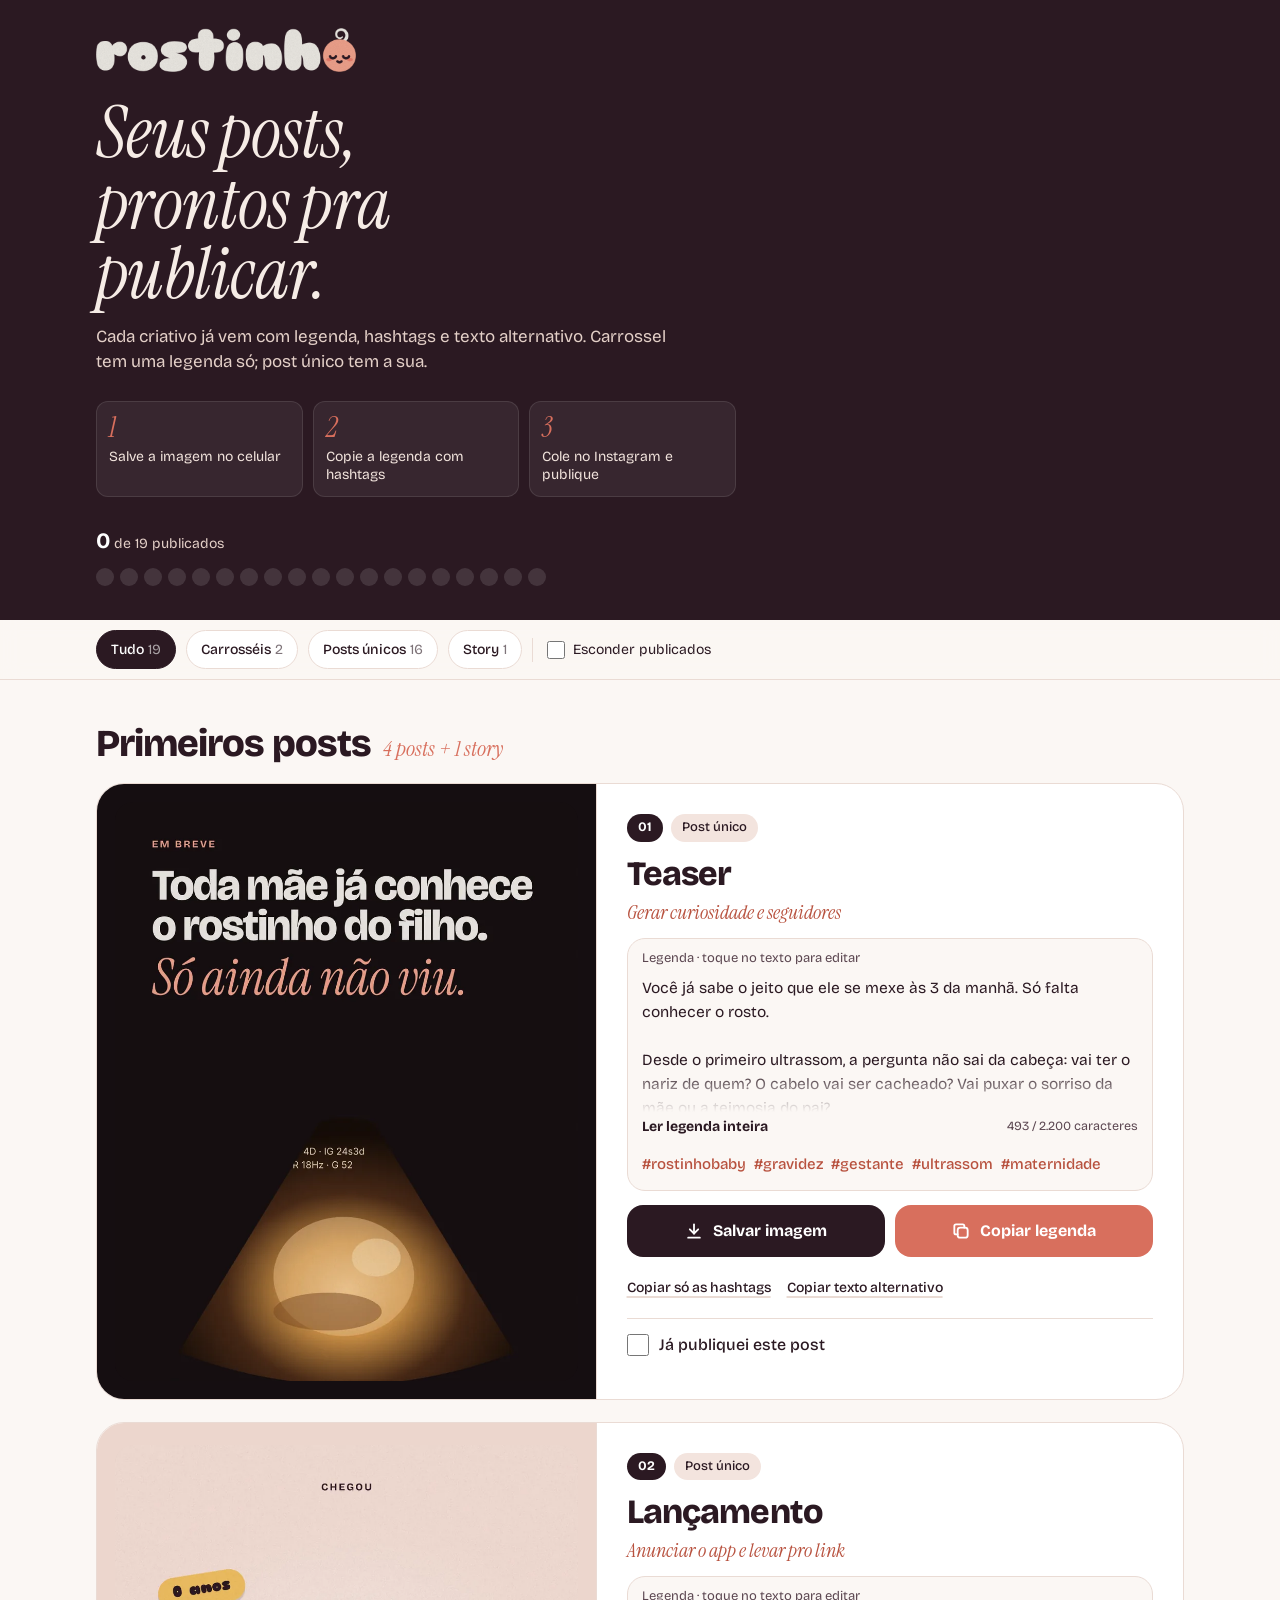
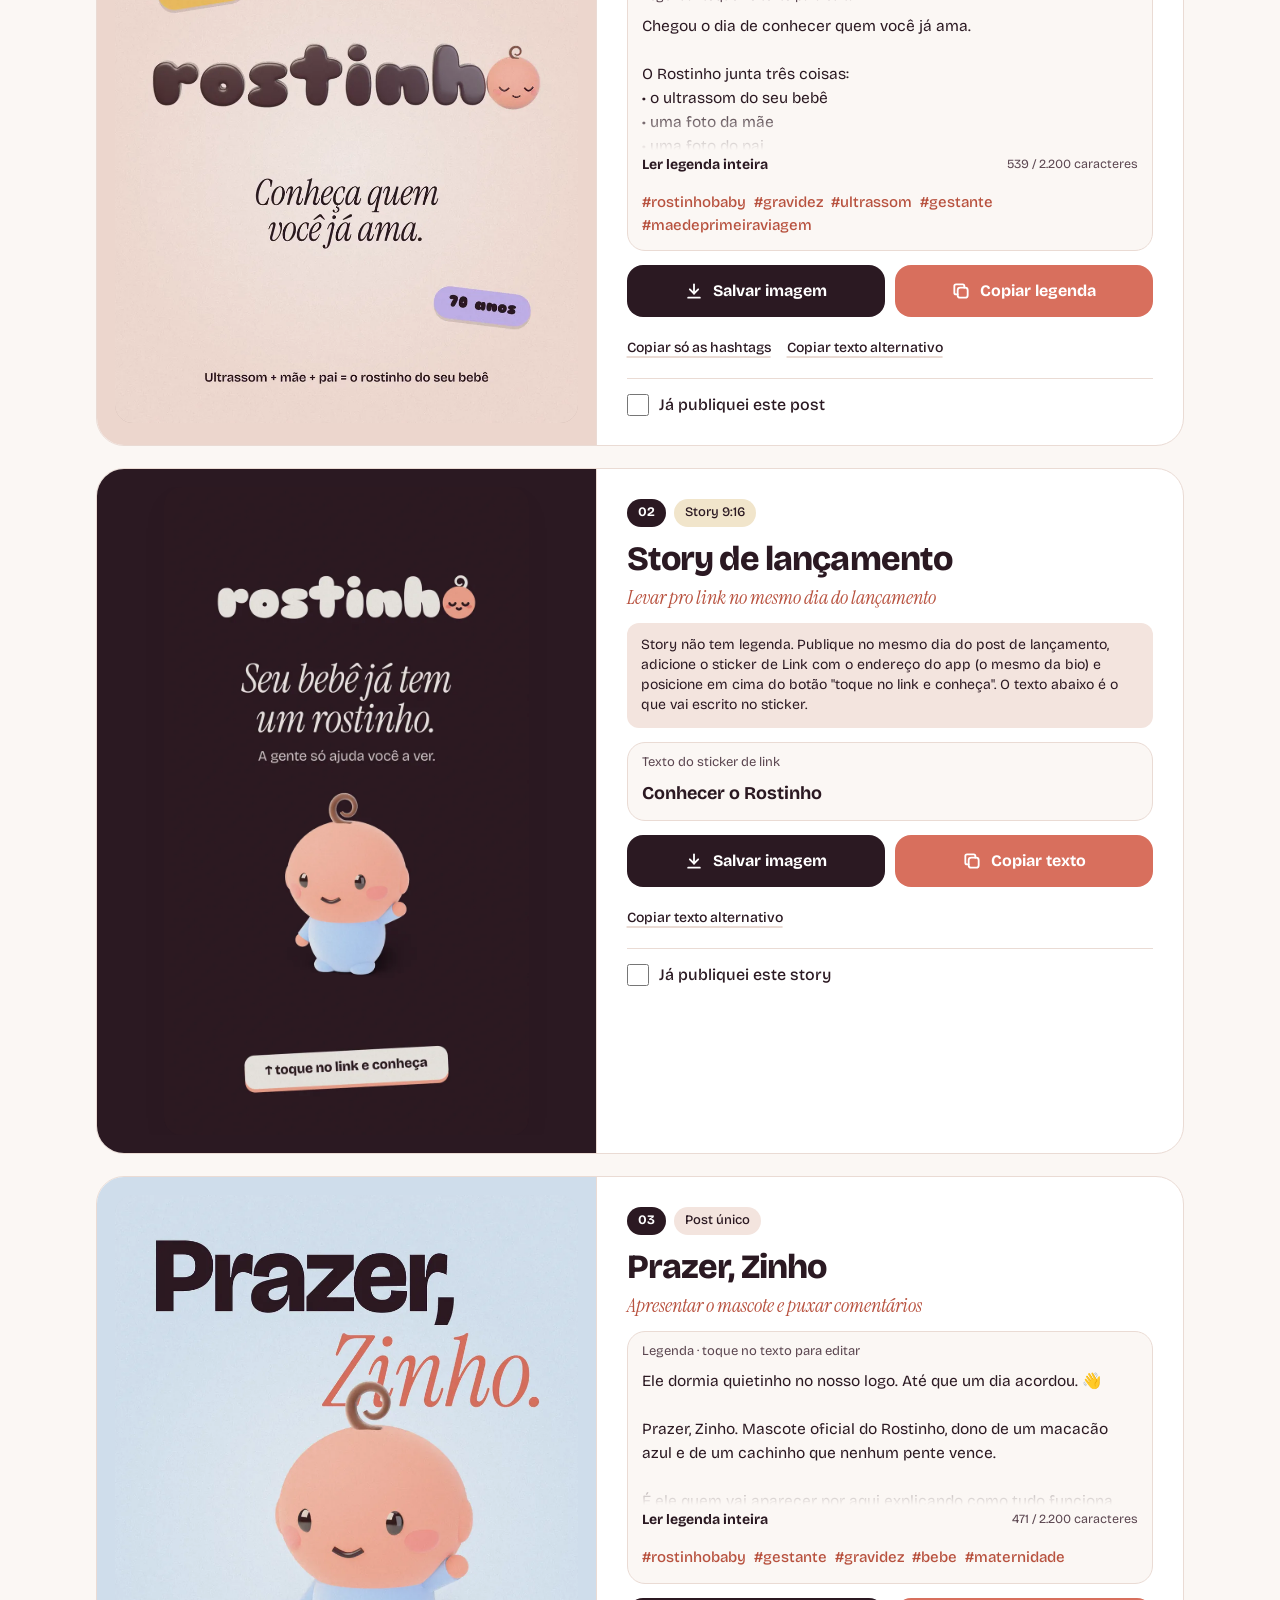
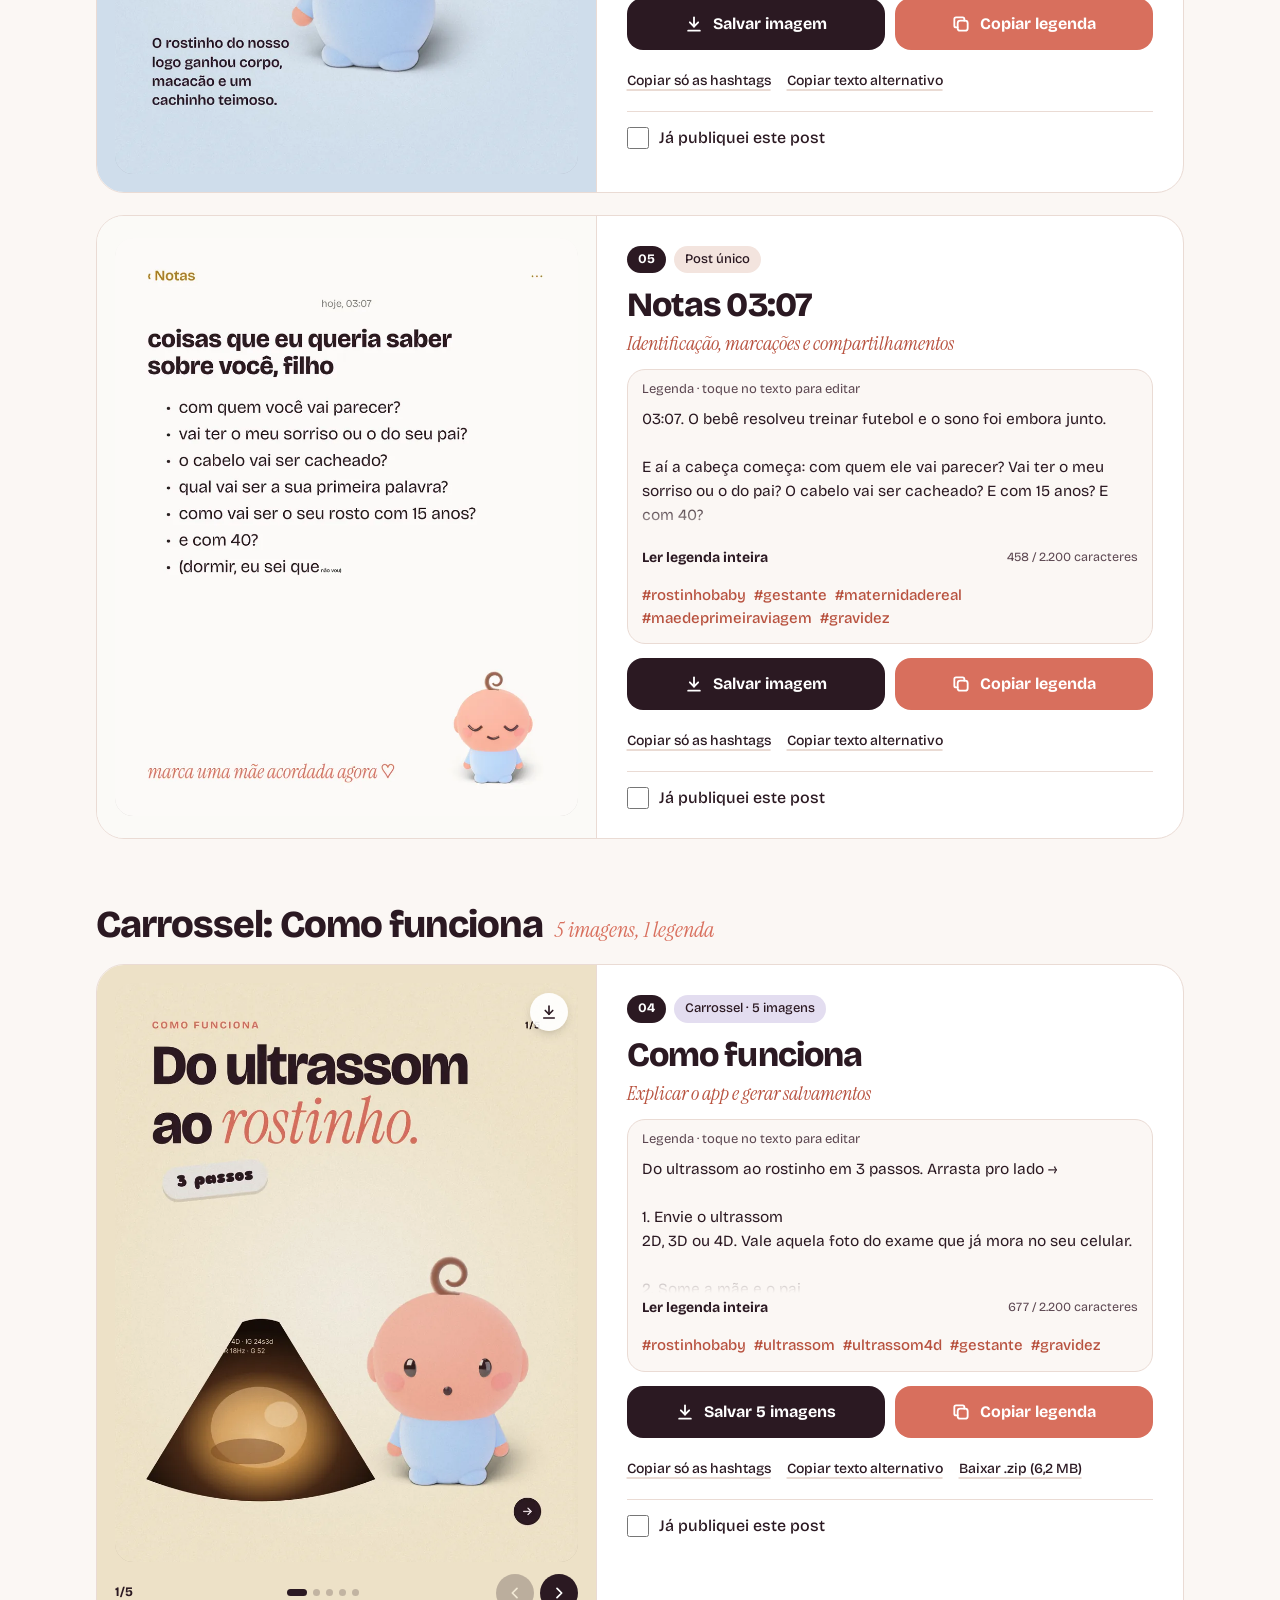
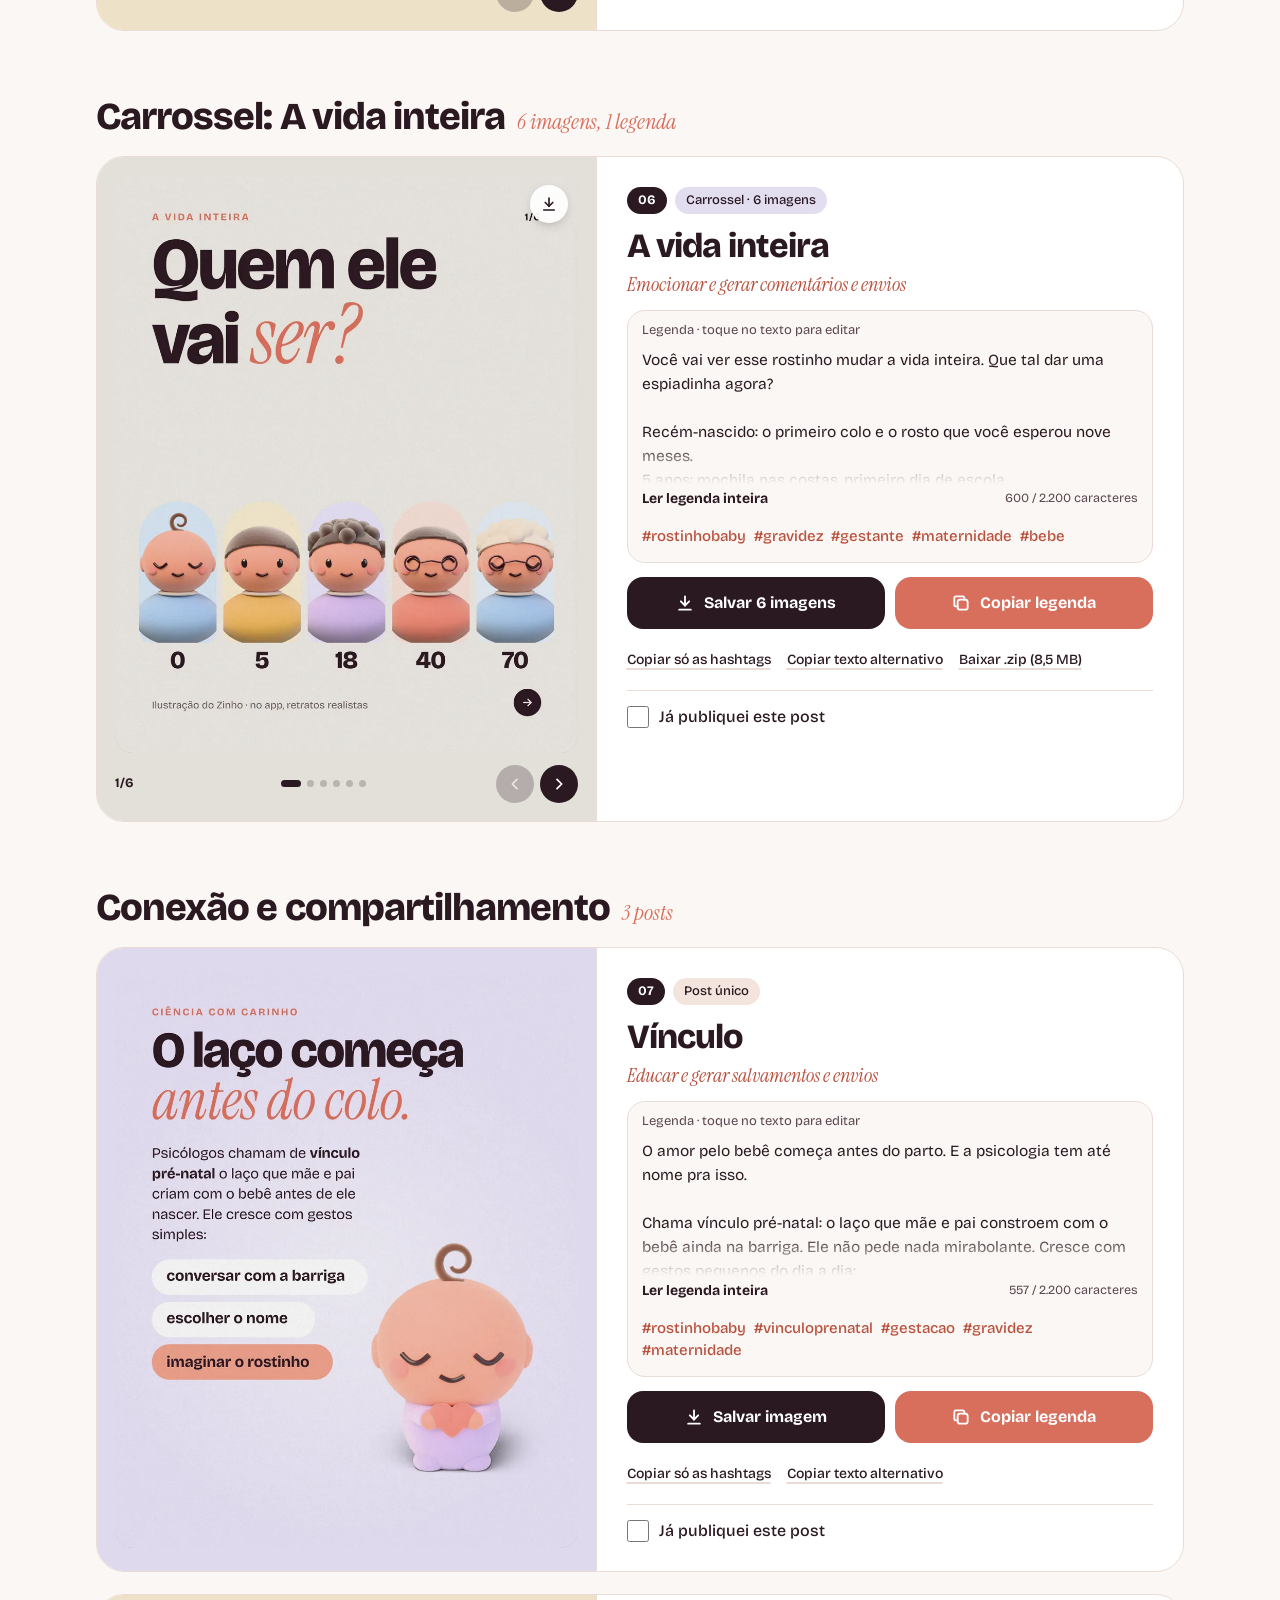
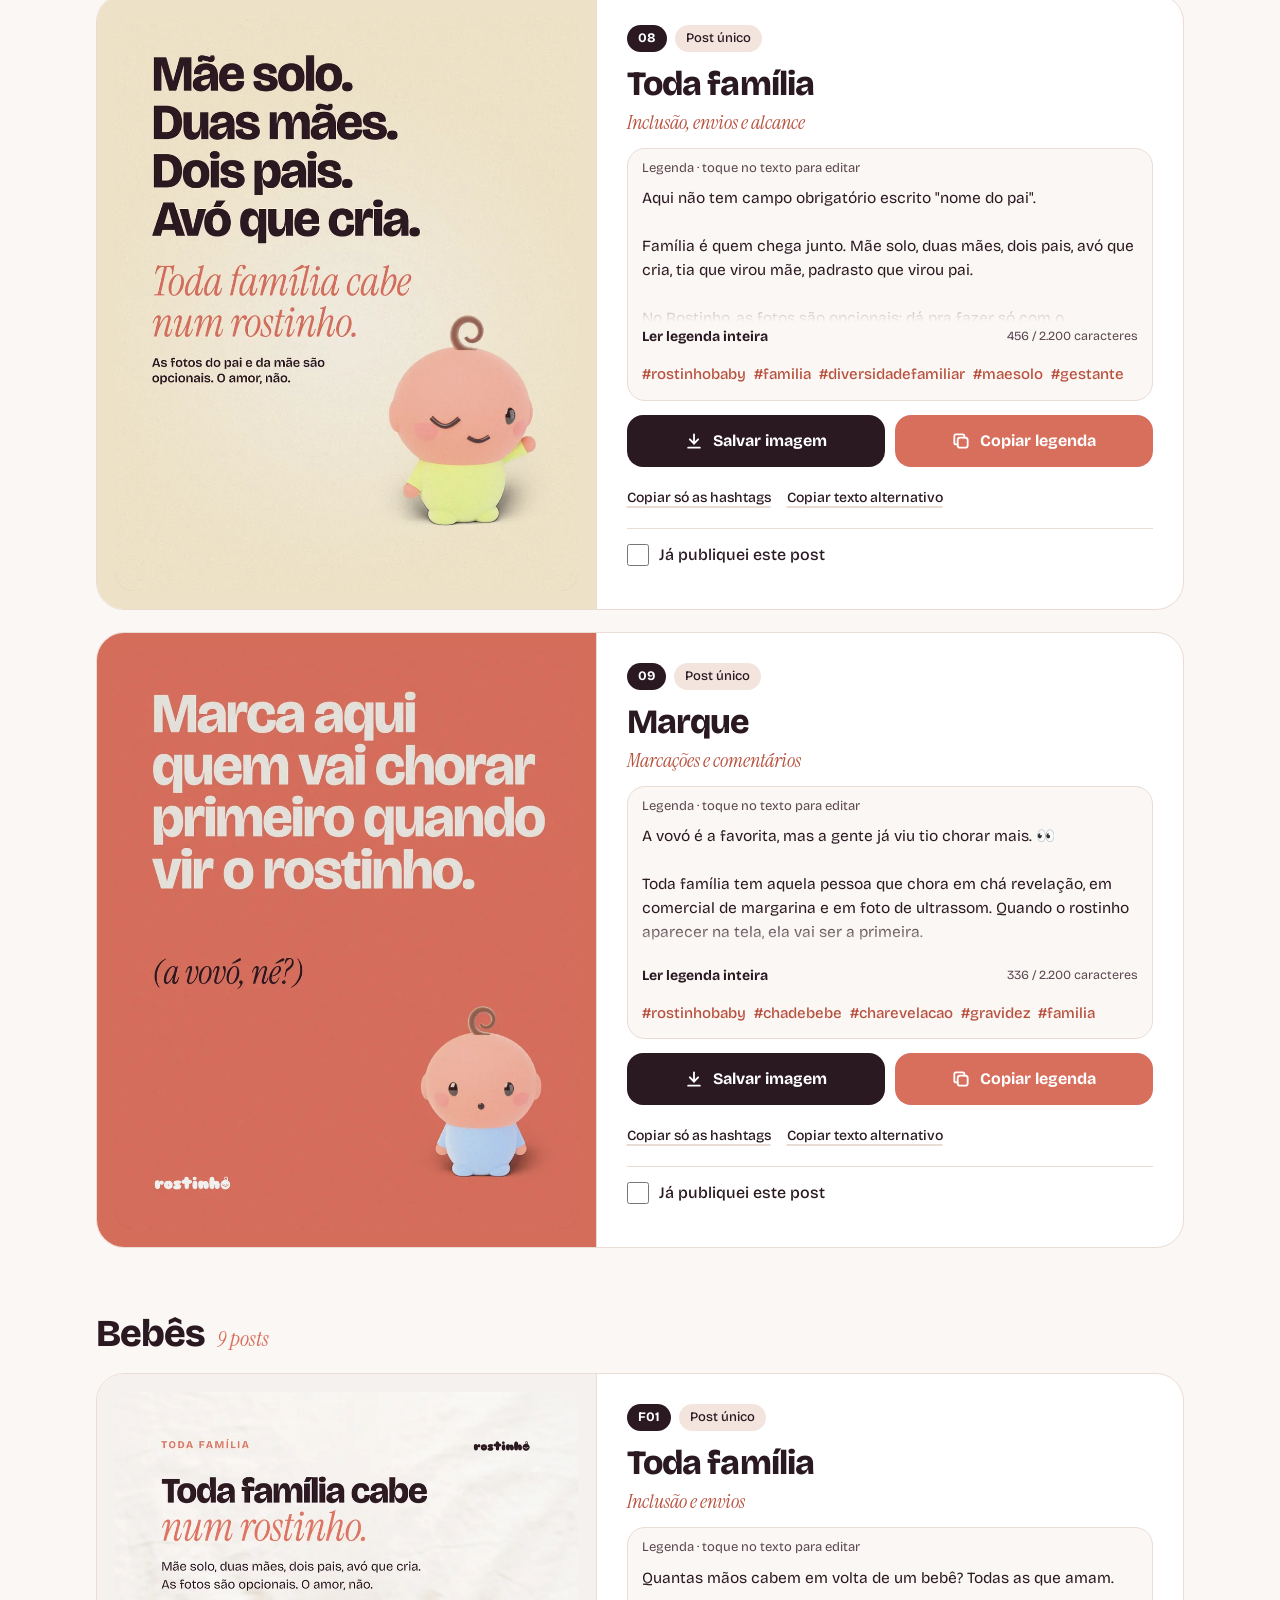
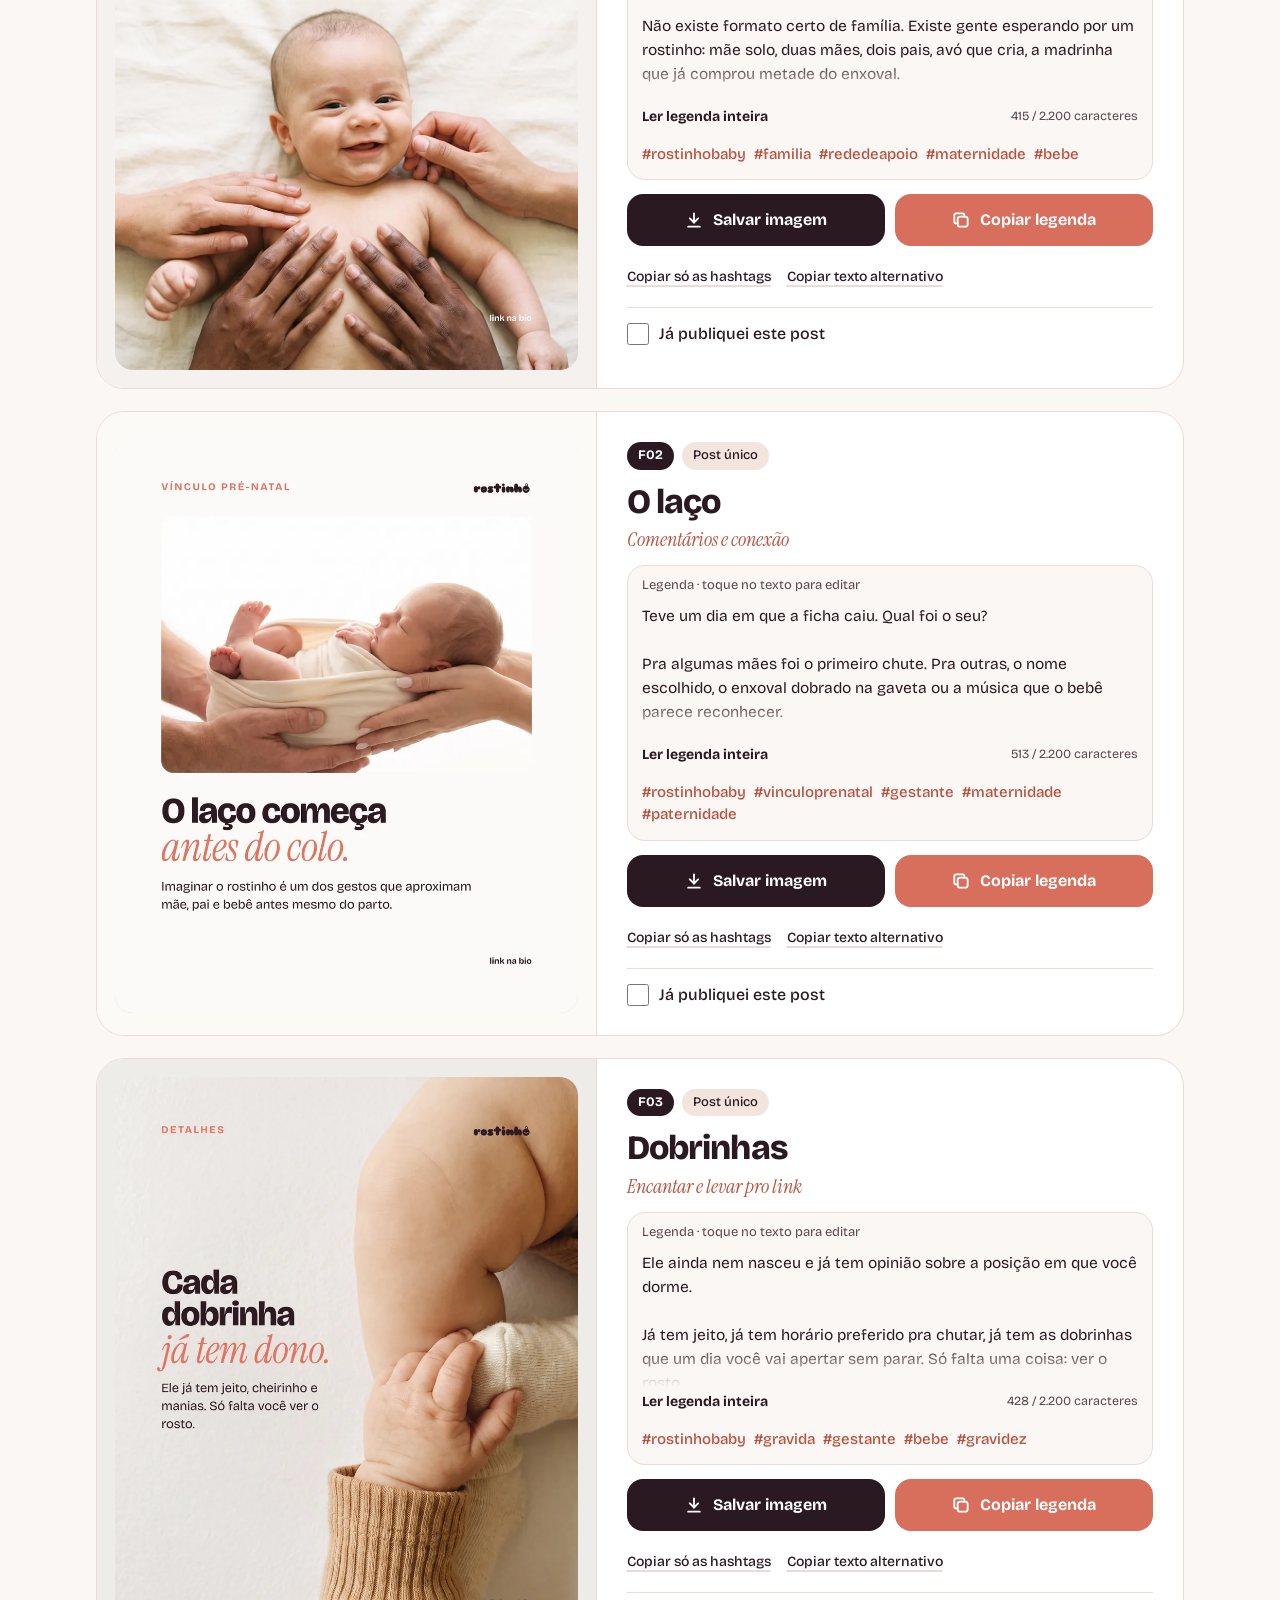
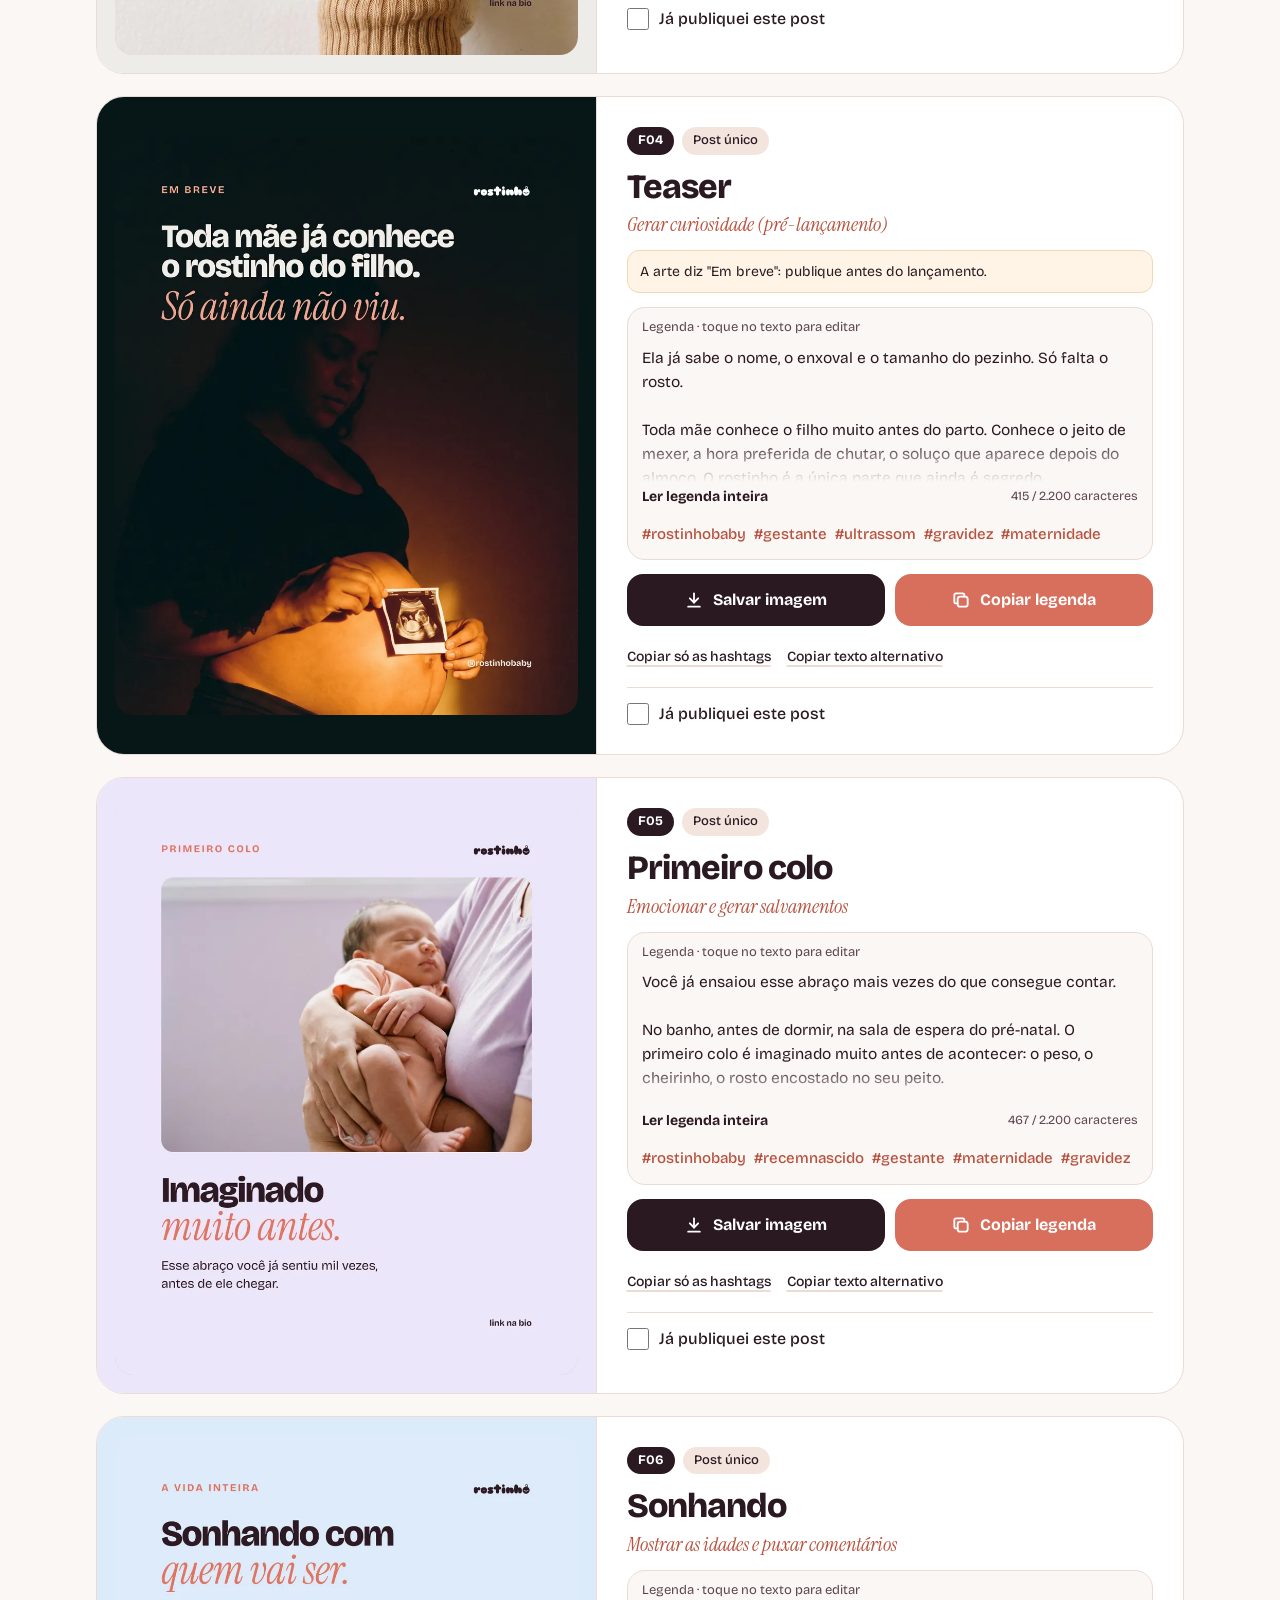
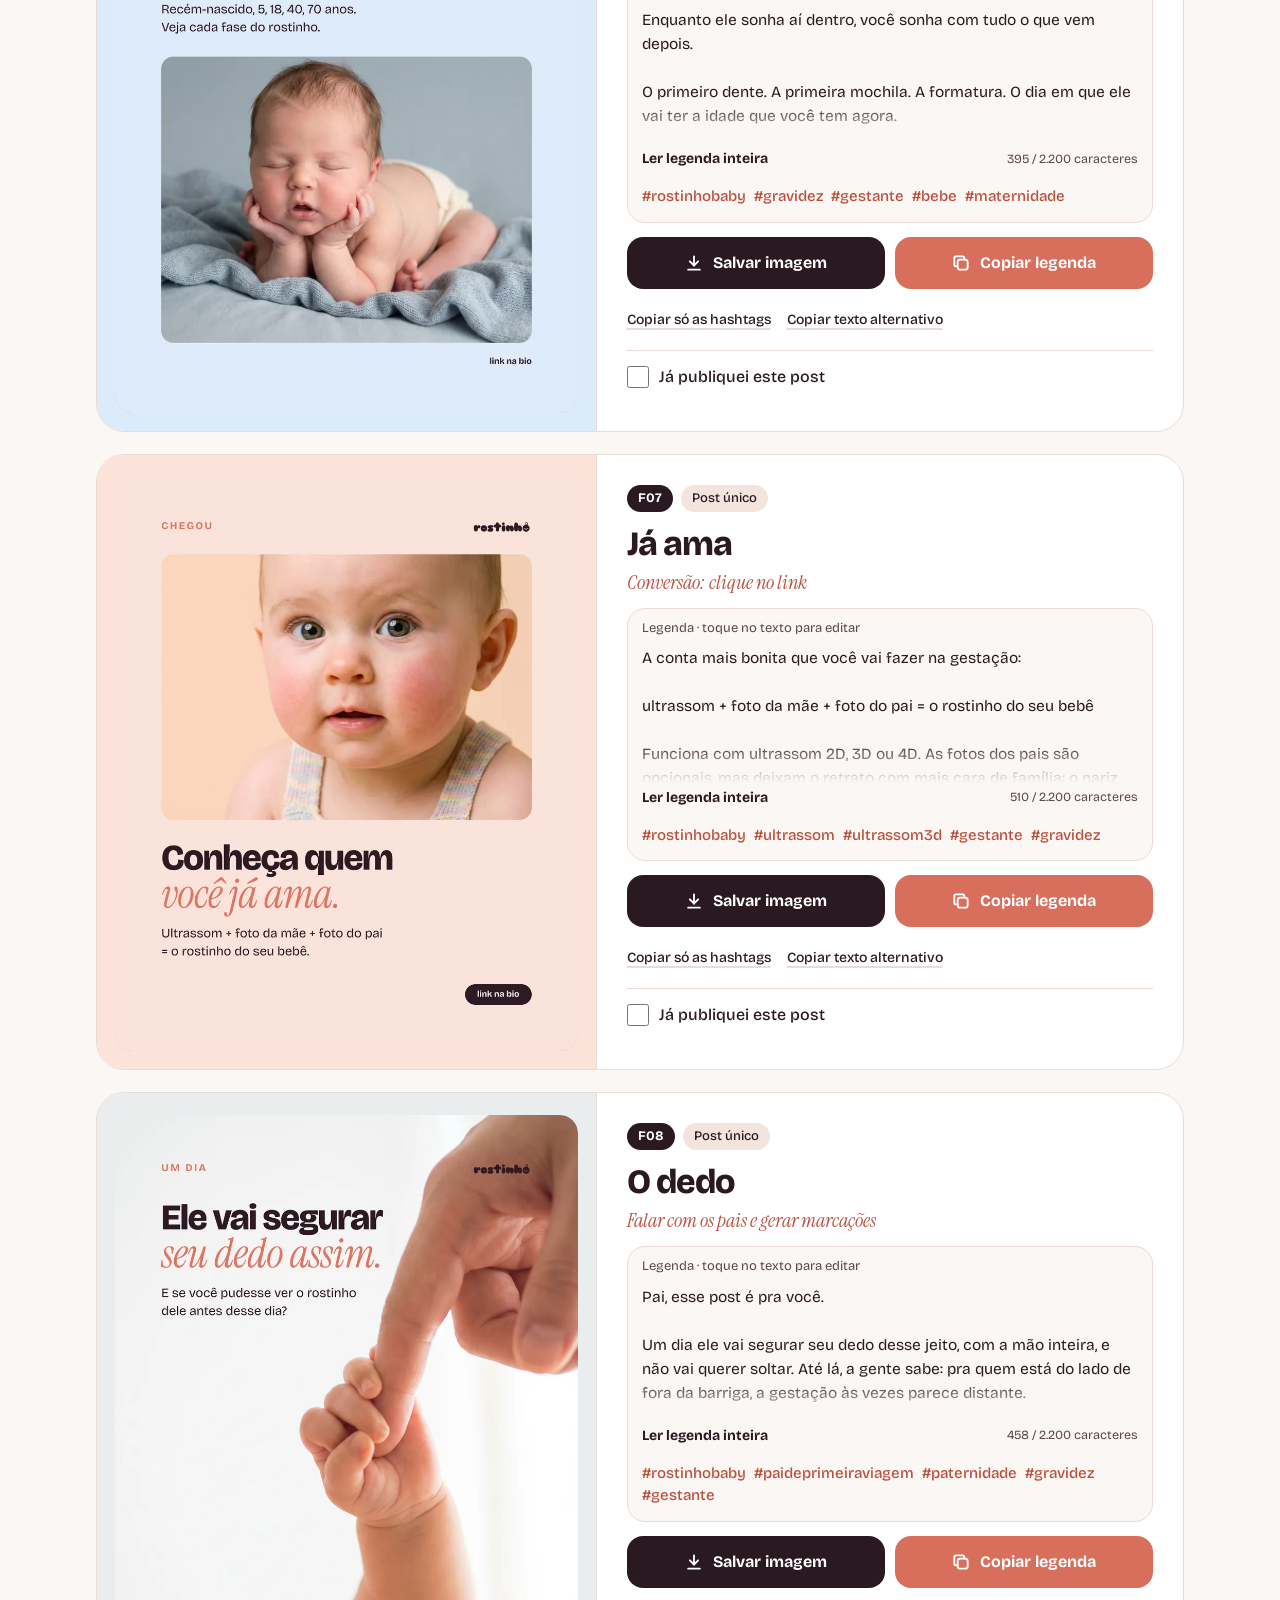
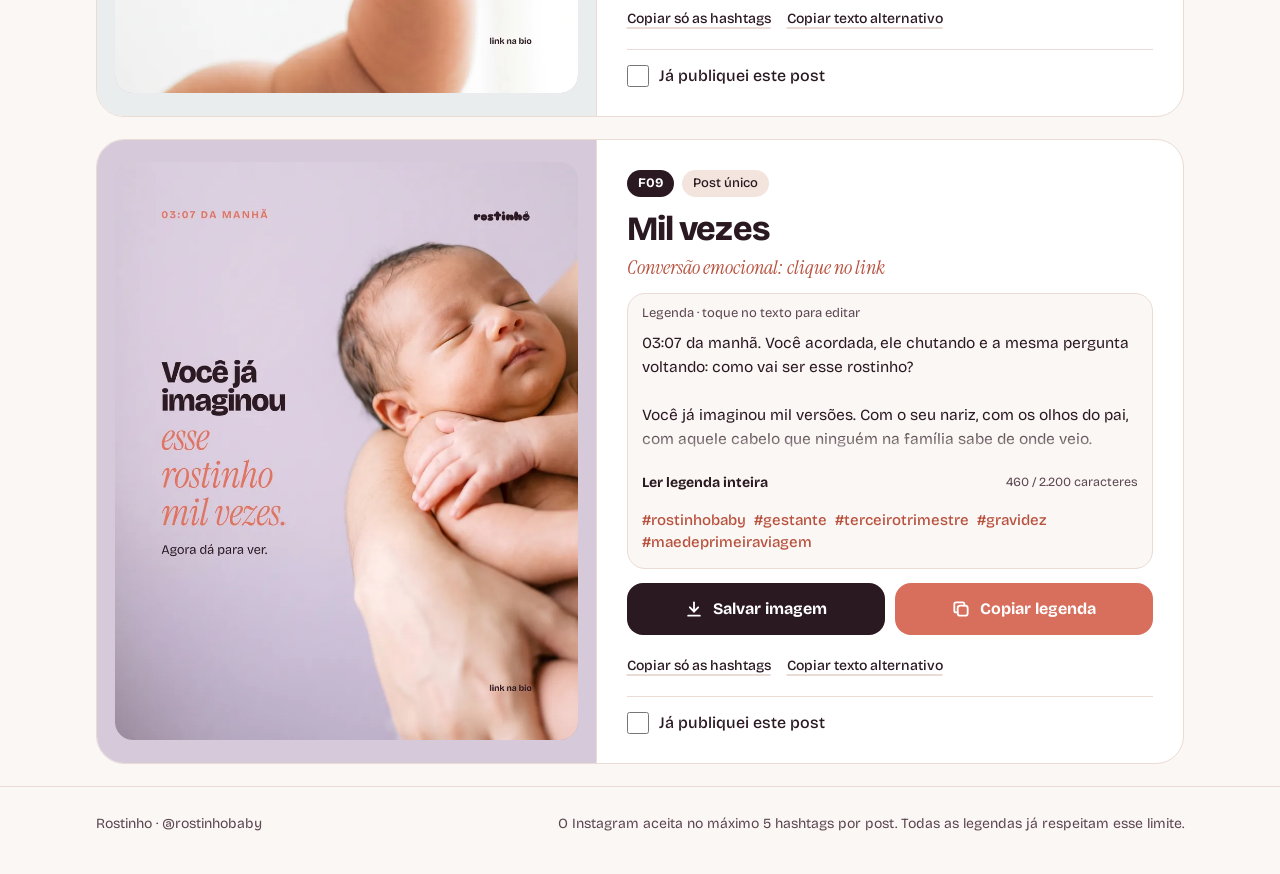
==== index.html @ 1737c858 "Central de posts do Rostinho Co-Authored-By: Claude Opus 5.5 <noreply@anthropic.com> Claude-Session:" ====
<!doctype html>
<html lang="pt-BR">
<head>
<meta charset="utf-8">
<meta name="viewport" content="width=device-width, initial-scale=1, viewport-fit=cover">
<title>Rostinho · Central de posts</title>
<meta name="description" content="Criativos do Rostinho com legenda, hashtags e download, prontos para publicar no Instagram.">
<meta name="robots" content="noindex">
<meta name="theme-color" content="#2b1922">
<link rel="icon" type="image/png" href="assets/favicon.png">
<link rel="apple-touch-icon" href="assets/icon-180.png">
<meta property="og:title" content="Rostinho · Central de posts">
<meta property="og:description" content="Baixe o criativo, copie a legenda e publique.">
<meta property="og:image" content="img/web/rostinho-02-lancamento.webp">
<link rel="preconnect" href="https://fonts.googleapis.com">
<link rel="preconnect" href="https://fonts.gstatic.com" crossorigin>
<link href="https://fonts.googleapis.com/css2?family=Bricolage+Grotesque:opsz,wght@12..96,400;12..96,500;12..96,700;12..96,800&family=Instrument+Serif:ital@0;1&display=swap" rel="stylesheet">
<style>
:root{
  --ink:#2b1922; --ink-soft:#5b4650; --coral:#d86f5d; --coral-deep:#b8523f;
  --blush:#f3e4de; --paper:#fbf7f4; --card:#ffffff; --line:#eadbd4;
  --lav:#e3ddf0; --butter:#f1e5cb; --sky:#dfe7f0; --cream:#f2ebe2;
  --ok:#3f7a5a;
  --radius-xl:28px; --radius-lg:18px; --radius-md:12px;
  --sans:"Bricolage Grotesque", system-ui, -apple-system, "Segoe UI", sans-serif;
  --serif:"Instrument Serif", Georgia, serif;
}
*{box-sizing:border-box}
html{-webkit-text-size-adjust:100%}
body{margin:0;background:var(--paper);color:var(--ink);font-family:var(--sans);font-size:16px;line-height:1.5;-webkit-font-smoothing:antialiased}
img{display:block;max-width:100%}
button{font:inherit;color:inherit}
:focus-visible{outline:3px solid var(--coral);outline-offset:2px;border-radius:8px}
.wrap{max-width:1120px;margin:0 auto;padding:0 16px}

/* ---------- topo ---------- */
.hero{background:var(--ink);color:#f6ece6;padding:28px 0 34px;position:relative;overflow:hidden}
.hero .wrap{position:relative}
.hero-logo{width:min(260px,62vw);height:auto}
.hero h1{font-family:var(--serif);font-style:italic;font-weight:400;font-size:clamp(38px,8vw,72px);line-height:.98;letter-spacing:-.01em;margin:26px 0 14px;max-width:14ch}
.hero p.lead{margin:0;max-width:52ch;color:#e3cfc7;font-size:17px}
.steps{list-style:none;padding:0;margin:26px 0 0;display:grid;grid-template-columns:repeat(3,minmax(0,1fr));gap:10px;max-width:640px}
.steps li{background:rgba(255,255,255,.06);border:1px solid rgba(255,255,255,.1);border-radius:var(--radius-md);padding:12px 12px 12px;font-size:14px;line-height:1.3;color:#f1e3dc}
.steps b{display:block;font-family:var(--serif);font-style:italic;font-weight:400;font-size:28px;line-height:1;color:var(--coral);margin-bottom:6px}

.progress{margin-top:28px;max-width:640px}
.progress-top{display:flex;justify-content:space-between;align-items:baseline;gap:12px;font-size:14px;color:#e3cfc7}
.progress-top strong{font-size:22px;color:#fff;font-weight:700}
.dots{display:flex;flex-wrap:wrap;gap:6px;margin-top:10px}
.dots span{width:18px;height:18px;border-radius:50%;background:rgba(255,255,255,.12);transition:background .25s,transform .25s}
.dots span.on{background:var(--coral);transform:scale(1.08)}

/* ---------- barra de filtros ---------- */
.bar{position:sticky;top:0;z-index:20;background:rgba(251,247,244,.92);backdrop-filter:saturate(1.4) blur(10px);-webkit-backdrop-filter:saturate(1.4) blur(10px);border-bottom:1px solid var(--line)}
.bar .wrap{display:flex;align-items:center;gap:10px;padding-top:10px;padding-bottom:10px;overflow-x:auto;scrollbar-width:none}
.bar .wrap::-webkit-scrollbar{display:none}
.chip{flex:none;border:1.5px solid var(--line);background:var(--card);border-radius:999px;padding:8px 14px;font-size:14px;font-weight:500;cursor:pointer;white-space:nowrap}
.chip[aria-pressed="true"]{background:var(--ink);border-color:var(--ink);color:#fff}
.chip .n{opacity:.6;margin-left:4px;font-weight:400}
.sep{flex:none;width:1px;height:24px;background:var(--line)}
.toggle{flex:none;display:flex;align-items:center;gap:8px;font-size:14px;cursor:pointer;white-space:nowrap;padding:6px 4px}
.toggle input{width:18px;height:18px;accent-color:var(--coral);margin:0}

/* ---------- seções ---------- */
main{padding-bottom:80px}
.section{padding-top:44px}
.section-head{display:flex;align-items:baseline;gap:12px;flex-wrap:wrap;margin-bottom:18px}
.section-head h2{font-size:clamp(26px,5vw,38px);line-height:1.05;letter-spacing:-.025em;font-weight:800;margin:0}
.section-head .count{font-family:var(--serif);font-style:italic;font-size:22px;color:var(--coral)}
.section.empty{display:none}

/* ---------- post ---------- */
.post{background:var(--card);border-radius:var(--radius-xl);border:1px solid var(--line);display:grid;grid-template-columns:minmax(0,1fr);overflow:hidden;margin-bottom:22px}
.post[hidden]{display:none}
@media (min-width:860px){
  .post{grid-template-columns:minmax(0,46%) minmax(0,1fr)}
  .post .media{border-right:1px solid var(--line)}
}
.post.is-done .media{opacity:.55}
.post.is-done .done-flag{display:inline-flex}

.media{position:relative;padding:18px;display:flex;flex-direction:column;justify-content:center;gap:12px;transition:background .3s}
.track{display:flex;overflow-x:auto;scroll-snap-type:x mandatory;gap:12px;border-radius:var(--radius-lg);scrollbar-width:none;overscroll-behavior-x:contain}
.track::-webkit-scrollbar{display:none}
.slide{flex:0 0 100%;scroll-snap-align:center;position:relative}
.slide img{width:100%;height:auto;border-radius:var(--radius-lg);box-shadow:0 1px 0 rgba(43,25,34,.06),0 12px 30px -18px rgba(43,25,34,.45);background:#eee}
.post.story .slide img{max-height:72vh;width:auto;margin:0 auto}
.slide-dl{position:absolute;right:10px;top:10px;width:38px;height:38px;border-radius:50%;border:0;background:rgba(255,255,255,.92);display:grid;place-items:center;cursor:pointer;box-shadow:0 4px 14px -6px rgba(0,0,0,.4)}
.slide-dl svg{width:18px;height:18px}
.nav{display:flex;align-items:center;justify-content:space-between;gap:10px}
.nav .pager{display:flex;gap:6px;align-items:center}
.nav .pager i{width:7px;height:7px;border-radius:50%;background:rgba(43,25,34,.22);transition:width .2s,background .2s}
.nav .pager i.cur{width:20px;border-radius:4px;background:var(--ink)}
.nav .ctr{font-size:13px;font-weight:700;min-width:36px}
.nav .arrows{display:flex;gap:6px}
.nav .arrows button{width:38px;height:38px;border-radius:50%;border:0;background:var(--ink);color:#fff;cursor:pointer;display:grid;place-items:center}
.nav .arrows button:disabled{opacity:.25;cursor:default}
.nav .arrows svg{width:16px;height:16px}
.post.single .nav, .post.story .nav{display:none}
.media.dark .ctr{color:#fff}
.media.dark .nav .pager i{background:rgba(255,255,255,.3)}
.media.dark .nav .pager i.cur{background:#fff}
.media.dark .nav .arrows button{background:#fff;color:var(--ink)}

.body{padding:22px 20px 22px;display:flex;flex-direction:column;gap:14px;min-width:0}
@media (min-width:860px){.body{padding:30px 30px 28px}}
.meta{display:flex;flex-wrap:wrap;gap:8px;align-items:center}
.tag{display:inline-flex;align-items:center;gap:6px;border-radius:999px;padding:4px 11px;font-size:13px;font-weight:500;background:var(--blush)}
.tag.order{background:var(--ink);color:#fff;font-weight:700}
.tag.carousel{background:var(--lav)}
.tag.story{background:var(--butter)}
.done-flag{display:none;background:#e3efe7;color:var(--ok)}
.post h3{margin:0;font-size:clamp(26px,4.4vw,34px);line-height:1.05;letter-spacing:-.025em;font-weight:800}
.goal{margin:-6px 0 0;font-family:var(--serif);font-style:italic;font-size:20px;color:var(--coral-deep);line-height:1.2}
.note{background:#fff4e6;border:1px solid #f1d7b3;border-radius:var(--radius-md);padding:10px 12px;font-size:14px}
.tip{background:var(--blush);border-radius:var(--radius-md);padding:12px 14px;font-size:14px;line-height:1.45}

.caption-box{border:1.5px solid var(--line);border-radius:var(--radius-lg);background:var(--paper);position:relative}
.caption-label{display:flex;justify-content:space-between;align-items:center;gap:8px;padding:10px 14px 0;font-size:13px;color:var(--ink-soft)}
.caption-label .edited{display:none;align-items:center;gap:6px}
.caption-box.is-edited .edited{display:inline-flex}
.link-btn{border:0;background:none;padding:0;color:var(--coral-deep);font-weight:700;font-size:13px;cursor:pointer;text-decoration:underline;text-underline-offset:2px}
.caption{white-space:pre-wrap;word-wrap:break-word;padding:8px 14px 12px;font-size:15.5px;line-height:1.55;max-height:9.3em;overflow:hidden;outline:none;-webkit-mask-image:linear-gradient(#000 70%,transparent);mask-image:linear-gradient(#000 70%,transparent)}
.caption-box.open .caption{max-height:none;-webkit-mask-image:none;mask-image:none}
.caption:focus{background:#fff;border-radius:0 0 var(--radius-lg) var(--radius-lg)}
.caption-foot{display:flex;justify-content:space-between;align-items:center;gap:10px;flex-wrap:wrap;padding:0 14px 12px}
.more{border:0;background:none;padding:4px 0;font-weight:700;font-size:14px;cursor:pointer;color:var(--ink)}
.chars{font-size:12.5px;color:var(--ink-soft)}
.hashtags{padding:0 14px 14px;color:var(--coral-deep);font-weight:500;font-size:15px;word-spacing:4px}

.actions{display:grid;grid-template-columns:1fr 1fr;gap:10px}
.btn{display:inline-flex;align-items:center;justify-content:center;gap:9px;min-height:52px;padding:10px 16px;border-radius:16px;border:0;font-size:16px;font-weight:700;cursor:pointer;text-decoration:none;transition:transform .12s,background .2s}
.btn:active{transform:scale(.98)}
.btn svg{width:20px;height:20px;flex:none}
.btn.primary{background:var(--ink);color:#fff}
.btn.accent{background:var(--coral);color:#fff}
.btn.ready{background:var(--ok)}
.btn[aria-busy="true"]{opacity:.7;cursor:progress}
.minor{display:flex;flex-wrap:wrap;gap:8px 16px;align-items:center;font-size:14px}
.minor button,.minor a{border:0;background:none;padding:6px 0;font-weight:500;font-size:14px;color:var(--ink);cursor:pointer;text-decoration:underline;text-decoration-color:var(--line);text-underline-offset:4px;text-decoration-thickness:2px}
.minor button:hover,.minor a:hover{text-decoration-color:var(--coral)}
.done-row{display:flex;align-items:center;gap:10px;border-top:1px solid var(--line);padding-top:14px;font-weight:500;cursor:pointer}
.done-row input{width:22px;height:22px;accent-color:var(--ok);margin:0;flex:none}

.empty-state{display:none;text-align:center;padding:60px 16px}
.empty-state.show{display:block}
.empty-state p{font-family:var(--serif);font-style:italic;font-size:30px;margin:0 0 6px}

footer{border-top:1px solid var(--line);padding:26px 0 40px;font-size:14px;color:var(--ink-soft)}
footer .wrap{display:flex;flex-wrap:wrap;gap:12px 24px;justify-content:space-between}

.toast{position:fixed;left:50%;bottom:calc(18px + env(safe-area-inset-bottom));transform:translate(-50%,30px);background:var(--ink);color:#fff;padding:12px 18px;border-radius:14px;font-weight:500;font-size:15px;opacity:0;pointer-events:none;transition:opacity .2s,transform .2s;z-index:50;max-width:calc(100% - 32px);text-align:center;box-shadow:0 12px 30px -10px rgba(0,0,0,.45)}
.toast.show{opacity:1;transform:translate(-50%,0)}

@media (max-width:600px){
  .hero{padding:22px 0 24px}
  .hero-logo{width:180px}
  .hero h1{font-size:40px;margin:18px 0 10px}
  .hero p.lead{font-size:15px}
  .steps{margin-top:18px;gap:8px}
  .steps li{font-size:13px;padding:9px 10px}
  .steps b{font-size:22px;margin-bottom:2px}
  .progress{margin-top:18px}
  .dots{gap:5px}.dots span{width:13px;height:13px}
  .section{padding-top:32px}
  .media{padding:12px}
  .body{padding:18px 16px 18px}
}
@media (max-width:420px){
  .actions{grid-template-columns:1fr}
}
@media (prefers-reduced-motion:reduce){*{transition:none!important;scroll-behavior:auto!important}}
</style>
</head>
<body>

<header class="hero">
  <div class="wrap">
    <img class="hero-logo" src="assets/logo-light.png" alt="Rostinho" width="762" height="130">
    <h1>Seus posts, prontos pra publicar.</h1>
    <p class="lead">Cada criativo já vem com legenda, hashtags e texto alternativo. Carrossel tem uma legenda só; post único tem a sua.</p>
    <ol class="steps" aria-label="Como publicar">
      <li><b>1</b>Salve a imagem no celular</li>
      <li><b>2</b>Copie a legenda com hashtags</li>
      <li><b>3</b>Cole no Instagram e publique</li>
    </ol>
    <div class="progress" aria-live="polite">
      <div class="progress-top"><span><strong id="doneCount">0</strong> de <span id="totalCount">0</span> publicados</span><button class="link-btn" id="resetBtn" style="color:#f0b3a6" hidden>Desmarcar todos</button></div>
      <div class="dots" id="dots" aria-hidden="true"></div>
    </div>
  </div>
</header>

<nav class="bar" aria-label="Filtros">
  <div class="wrap">
    <button class="chip" data-filter="all" aria-pressed="true">Tudo<span class="n" data-n="all"></span></button>
    <button class="chip" data-filter="carousel" aria-pressed="false">Carrosséis<span class="n" data-n="carousel"></span></button>
    <button class="chip" data-filter="single" aria-pressed="false">Posts únicos<span class="n" data-n="single"></span></button>
    <button class="chip" data-filter="story" aria-pressed="false">Story<span class="n" data-n="story"></span></button>
    <span class="sep" aria-hidden="true"></span>
    <label class="toggle"><input type="checkbox" id="hideDone">Esconder publicados</label>
  </div>
</nav>

<main class="wrap" id="app"></main>
<div class="wrap"><div class="empty-state" id="emptyState"><p>Tudo publicado por aqui.</p><span>Desmarque “Esconder publicados” para ver os posts de novo.</span></div></div>

<footer>
  <div class="wrap">
    <span>Rostinho · @rostinhobaby</span>
    <span>O Instagram aceita no máximo 5 hashtags por post. Todas as legendas já respeitam esse limite.</span>
  </div>
</footer>

<div class="toast" id="toast" role="status" aria-live="polite"></div>

<script id="data" type="application/json">{"sections": [{"id": "s01", "title": "Primeiros posts", "folder": "01 - PRIMEIROS POSTS"}, {"id": "s02", "title": "Carrossel: Como funciona", "folder": "02 - CARROSSEL COMO FUNCIONA"}, {"id": "s03", "title": "Carrossel: A vida inteira", "folder": "03 - CARROSSEL A VIDA INTEIRA"}, {"id": "s04", "title": "Conexão e compartilhamento", "folder": "04 - CONEXAO E COMPARTILHAMENTO"}, {"id": "s05", "title": "Bebês", "folder": "05 - BEBES"}], "posts": [{"id": "01-teaser", "section": "s01", "order": "01", "title": "Teaser", "type": "single", "goal": "Gerar curiosidade e seguidores", "caption": "Você já sabe o jeito que ele se mexe às 3 da manhã. Só falta conhecer o rosto.\n\nDesde o primeiro ultrassom, a pergunta não sai da cabeça: vai ter o nariz de quem? O cabelo vai ser cacheado? Vai puxar o sorriso da mãe ou a teimosia do pai?\n\nTá chegando um jeito novo de imaginar esse rostinho. Com carinho e com aquele friozinho na barriga que só quem está esperando conhece.\n\nSiga o perfil e ative as notificações pra ver primeiro. 🤍", "hashtags": ["#rostinhobaby", "#gravidez", "#gestante", "#ultrassom", "#maternidade"], "alt": "Fundo escuro com a imagem de um ultrassom iluminado em tons dourados e o texto: Em breve. Toda mãe já conhece o rostinho do filho. Só ainda não viu.", "slides": [{"full": "img/full/rostinho-01-teaser.png", "web": "img/web/rostinho-01-teaser.webp", "w": 1080, "h": 1350, "bg": "#150e11", "bytes": 676990}]}, {"id": "02-lancamento", "section": "s01", "order": "02", "title": "Lançamento", "type": "single", "goal": "Anunciar o app e levar pro link", "caption": "Chegou o dia de conhecer quem você já ama.\n\nO Rostinho junta três coisas:\n• o ultrassom do seu bebê\n• uma foto da mãe\n• uma foto do pai\n\nE devolve um retrato de como esse rostinho pode ser: recém-nascido, aos 5, aos 18… até os 70 anos. As fotos dos pais são opcionais.\n\nÉ um jeito carinhoso de imaginar, feito com inteligência artificial. Não é exame nem previsão médica. É aquele \"será que vai ser assim?\" finalmente ganhando forma.\n\nToque no link da bio e veja o seu. 🤍", "hashtags": ["#rostinhobaby", "#gravidez", "#ultrassom", "#gestante", "#maedeprimeiraviagem"], "alt": "Logo do Rostinho em letras arredondadas marrons, com etiquetas de 0 anos e 70 anos, e o texto: Chegou. Conheça quem você já ama. Ultrassom mais mãe mais pai igual ao rostinho do seu bebê.", "slides": [{"full": "img/full/rostinho-02-lancamento.png", "web": "img/web/rostinho-02-lancamento.webp", "w": 1080, "h": 1350, "bg": "#ecd6cd", "bytes": 1410152}]}, {"id": "story-lancamento", "section": "s01", "order": "02", "title": "Story de lançamento", "type": "story", "goal": "Levar pro link no mesmo dia do lançamento", "caption": "Conhecer o Rostinho", "hashtags": [], "storyTip": "Story não tem legenda. Publique no mesmo dia do post de lançamento, adicione o sticker de Link com o endereço do app (o mesmo da bio) e posicione em cima do botão \"toque no link e conheça\". O texto abaixo é o que vai escrito no sticker.", "alt": "Fundo vinho com o logo do Rostinho, o mascote Zinho acenando e o texto: Seu bebê já tem um rostinho. A gente só ajuda você a ver.", "slides": [{"full": "img/full/rostinho-story-lancamento.png", "web": "img/web/rostinho-story-lancamento.webp", "w": 1080, "h": 1920, "bg": "#2b1922", "bytes": 862669}]}, {"id": "03-prazer-zinho", "section": "s01", "order": "03", "title": "Prazer, Zinho", "type": "single", "goal": "Apresentar o mascote e puxar comentários", "caption": "Ele dormia quietinho no nosso logo. Até que um dia acordou. 👋\n\nPrazer, Zinho. Mascote oficial do Rostinho, dono de um macacão azul e de um cachinho que nenhum pente vence.\n\nÉ ele quem vai aparecer por aqui explicando como tudo funciona, contando curiosidades da gestação e, claro, fazendo charme.\n\nE o seu bebê, qual apelido já ganhou antes de nascer? Feijãozinho, pitoco, inquilino… vale tudo. Conta aqui embaixo 👇", "hashtags": ["#rostinhobaby", "#gestante", "#gravidez", "#bebe", "#maternidade"], "alt": "Fundo azul claro com o mascote Zinho em 3D, um bebê com macacão azul e um cachinho na cabeça, acenando. Texto: Prazer, Zinho. O rostinho do nosso logo ganhou corpo, macacão e um cachinho teimoso.", "slides": [{"full": "img/full/rostinho-03-prazer-zinho.png", "web": "img/web/rostinho-03-prazer-zinho.webp", "w": 1080, "h": 1350, "bg": "#cfddeb", "bytes": 1461837}]}, {"id": "04-como-funciona", "section": "s02", "order": "04", "title": "Como funciona", "type": "carousel", "goal": "Explicar o app e gerar salvamentos", "caption": "Do ultrassom ao rostinho em 3 passos. Arrasta pro lado →\n\n1. Envie o ultrassom\n2D, 3D ou 4D. Vale aquela foto do exame que já mora no seu celular.\n\n2. Some a mãe e o pai\nUma foto de cada, se quiser. São eles que emprestam o nariz, os olhos e o cabelo.\n\n3. Escolha a idade\nDe recém-nascido a 70 anos. Em segundos aparece um retrato de quem está chegando.\n\nPronto. Agora é só se emocionar (e mandar no grupo da família).\n\nOs retratos são gerados por inteligência artificial: um jeito carinhoso de imaginar, não uma previsão exata.\n\n📌 Salve este post pra usar no dia do próximo ultrassom. O Rostinho está no link da bio.", "hashtags": ["#rostinhobaby", "#ultrassom", "#ultrassom4d", "#gestante", "#gravidez"], "alt": "Carrossel de 5 imagens explicando o Rostinho: capa Do ultrassom ao rostinho em 3 passos; passo 1, envie o ultrassom; passo 2, some a mãe e o pai; passo 3, escolha a idade de 0 a 70 anos; e o fechamento Conheça quem você já ama, link na bio.", "slides": [{"full": "img/full/rostinho-04-como-funciona-1.png", "web": "img/web/rostinho-04-como-funciona-1.webp", "w": 1080, "h": 1350, "bg": "#ede1c7", "bytes": 1462145}, {"full": "img/full/rostinho-04-como-funciona-2.png", "web": "img/web/rostinho-04-como-funciona-2.webp", "w": 1080, "h": 1350, "bg": "#150e11", "bytes": 670738}, {"full": "img/full/rostinho-04-como-funciona-3.png", "web": "img/web/rostinho-04-como-funciona-3.webp", "w": 1080, "h": 1350, "bg": "#ded9ec", "bytes": 1505615}, {"full": "img/full/rostinho-04-como-funciona-4.png", "web": "img/web/rostinho-04-como-funciona-4.webp", "w": 1080, "h": 1350, "bg": "#ede1c7", "bytes": 1441270}, {"full": "img/full/rostinho-04-como-funciona-5.png", "web": "img/web/rostinho-04-como-funciona-5.webp", "w": 1080, "h": 1350, "bg": "#ecd6cd", "bytes": 1420270}], "zip": "zip/rostinho-04-como-funciona.zip"}, {"id": "05-notas", "section": "s01", "order": "05", "title": "Notas 03:07", "type": "single", "goal": "Identificação, marcações e compartilhamentos", "caption": "03:07. O bebê resolveu treinar futebol e o sono foi embora junto.\n\nE aí a cabeça começa: com quem ele vai parecer? Vai ter o meu sorriso ou o do pai? O cabelo vai ser cacheado? E com 15 anos? E com 40?\n\nSe você também tem uma lista assim escondida nas notas do celular, saiba que não está sozinha. 🤍\n\nMarca aqui uma mãe que está acordada agora (ou que vai se identificar amanhã cedo).", "hashtags": ["#rostinhobaby", "#gestante", "#maternidadereal", "#maedeprimeiraviagem", "#gravidez"], "alt": "Print estilizado do app de notas do celular, às 3h07, com o título Coisas que eu queria saber sobre você, filho, e perguntas como com quem você vai parecer e como vai ser seu rosto com 15 anos. Embaixo, o mascote Zinho dormindo e o texto: marca uma mãe acordada agora.", "slides": [{"full": "img/full/rostinho-05-notas.png", "web": "img/web/rostinho-05-notas.webp", "w": 1080, "h": 1350, "bg": "#fbfaf7", "bytes": 124393}]}, {"id": "06-vida-inteira", "section": "s03", "order": "06", "title": "A vida inteira", "type": "carousel", "goal": "Emocionar e gerar comentários e envios", "caption": "Você vai ver esse rostinho mudar a vida inteira. Que tal dar uma espiadinha agora?\n\nRecém-nascido: o primeiro colo e o rosto que você esperou nove meses.\n5 anos: mochila nas costas, primeiro dia de escola.\n18 anos: formatura. Você vai chorar, avisando.\n40 anos: aquele jeitinho que veio de você.\n70 anos: o cachinho virou cabelo branco. O amor continua igual.\n\nAqui quem posou foi o Zinho. No app, os retratos são realistas e feitos a partir do ultrassom e das fotos de vocês.\n\nQual idade você teria mais curiosidade de ver? Conta aqui embaixo 👇", "hashtags": ["#rostinhobaby", "#gravidez", "#gestante", "#maternidade", "#bebe"], "alt": "Carrossel de 6 imagens com o Zinho em várias idades: capa Quem ele vai ser?, depois recém-nascido, 5 anos, 18 anos, 40 anos e 70 anos, cada um com uma frase sobre aquela fase da vida.", "slides": [{"full": "img/full/rostinho-06-vida-inteira-1.png", "web": "img/web/rostinho-06-vida-inteira-1.webp", "w": 1080, "h": 1350, "bg": "#e3e0da", "bytes": 960516}, {"full": "img/full/rostinho-06-vida-inteira-2.png", "web": "img/web/rostinho-06-vida-inteira-2.webp", "w": 1080, "h": 1350, "bg": "#cfddeb", "bytes": 1598683}, {"full": "img/full/rostinho-06-vida-inteira-3.png", "web": "img/web/rostinho-06-vida-inteira-3.webp", "w": 1080, "h": 1350, "bg": "#ede1c7", "bytes": 1584353}, {"full": "img/full/rostinho-06-vida-inteira-4.png", "web": "img/web/rostinho-06-vida-inteira-4.webp", "w": 1080, "h": 1350, "bg": "#ded9ec", "bytes": 1562391}, {"full": "img/full/rostinho-06-vida-inteira-5.png", "web": "img/web/rostinho-06-vida-inteira-5.webp", "w": 1080, "h": 1350, "bg": "#ecd6cd", "bytes": 1612866}, {"full": "img/full/rostinho-06-vida-inteira-6.png", "web": "img/web/rostinho-06-vida-inteira-6.webp", "w": 1080, "h": 1350, "bg": "#dbe3eb", "bytes": 1563981}], "zip": "zip/rostinho-06-vida-inteira.zip"}, {"id": "07-vinculo", "section": "s04", "order": "07", "title": "Vínculo", "type": "single", "goal": "Educar e gerar salvamentos e envios", "caption": "O amor pelo bebê começa antes do parto. E a psicologia tem até nome pra isso.\n\nChama vínculo pré-natal: o laço que mãe e pai constroem com o bebê ainda na barriga. Ele não pede nada mirabolante. Cresce com gestos pequenos do dia a dia:\n\n• conversar com a barriga (lá pela metade da gestação, ele já começa a ouvir sua voz)\n• escolher o nome e testar como ele soa\n• imaginar o rostinho\n\nFoi por causa desse terceiro gesto que o Rostinho nasceu.\n\nEnvie pra alguém que está esperando um bebê. 🤍", "hashtags": ["#rostinhobaby", "#vinculoprenatal", "#gestacao", "#gravidez", "#maternidade"], "alt": "Fundo lilás com o Zinho segurando um coração e o texto: Ciência com carinho. O laço começa antes do colo. Psicólogos chamam de vínculo pré-natal o laço que mãe e pai criam com o bebê antes de ele nascer. Gestos: conversar com a barriga, escolher o nome, imaginar o rostinho.", "slides": [{"full": "img/full/rostinho-07-vinculo.png", "web": "img/web/rostinho-07-vinculo.webp", "w": 1080, "h": 1350, "bg": "#ded9ec", "bytes": 1407026}]}, {"id": "08-toda-familia", "section": "s04", "order": "08", "title": "Toda família", "type": "single", "goal": "Inclusão, envios e alcance", "caption": "Aqui não tem campo obrigatório escrito \"nome do pai\".\n\nFamília é quem chega junto. Mãe solo, duas mães, dois pais, avó que cria, tia que virou mãe, padrasto que virou pai.\n\nNo Rostinho, as fotos são opcionais: dá pra fazer só com o ultrassom, com uma foto ou com duas. O que não é opcional é o amor (e esse a gente sabe que já está aí).\n\nEnvie pra família que está esperando esse rostinho. 🤍", "hashtags": ["#rostinhobaby", "#familia", "#diversidadefamiliar", "#maesolo", "#gestante"], "alt": "Fundo amarelo claro com o Zinho de macacão verde acenando e o texto: Mãe solo. Duas mães. Dois pais. Avó que cria. Toda família cabe num rostinho. As fotos do pai e da mãe são opcionais. O amor, não.", "slides": [{"full": "img/full/rostinho-08-toda-familia.png", "web": "img/web/rostinho-08-toda-familia.webp", "w": 1080, "h": 1350, "bg": "#ede1c7", "bytes": 1473390}]}, {"id": "09-marque", "section": "s04", "order": "09", "title": "Marque", "type": "single", "goal": "Marcações e comentários", "caption": "A vovó é a favorita, mas a gente já viu tio chorar mais. 👀\n\nToda família tem aquela pessoa que chora em chá revelação, em comercial de margarina e em foto de ultrassom. Quando o rostinho aparecer na tela, ela vai ser a primeira.\n\nMarca ela aqui. A gente quer saber quem é 😂👇", "hashtags": ["#rostinhobaby", "#chadebebe", "#charevelacao", "#gravidez", "#familia"], "alt": "Fundo coral com o Zinho surpreso e o texto: Marca aqui quem vai chorar primeiro quando vir o rostinho. A vovó, né?", "slides": [{"full": "img/full/rostinho-09-marque.png", "web": "img/web/rostinho-09-marque.webp", "w": 1080, "h": 1350, "bg": "#d56d5b", "bytes": 756938}]}, {"id": "f01-toda-familia", "section": "s05", "order": "F01", "title": "Toda família", "type": "single", "goal": "Inclusão e envios", "caption": "Quantas mãos cabem em volta de um bebê? Todas as que amam.\n\nNão existe formato certo de família. Existe gente esperando por um rostinho: mãe solo, duas mães, dois pais, avó que cria, a madrinha que já comprou metade do enxoval.\n\nPor isso, no Rostinho, as fotos são opcionais. Você monta com quem faz parte da história.\n\nCompartilhe com a sua rede de apoio. 🤍", "hashtags": ["#rostinhobaby", "#familia", "#rededeapoio", "#maternidade", "#bebe"], "alt": "Foto de um bebê sorrindo deitado, rodeado por várias mãos de pessoas diferentes, com o texto: Toda família cabe num rostinho. Mãe solo, duas mães, dois pais, avó que cria. As fotos são opcionais. O amor, não.", "slides": [{"full": "img/full/rostinho-f01-toda-familia.png", "web": "img/web/rostinho-f01-toda-familia.webp", "w": 1080, "h": 1350, "bg": "#f5f1ee", "bytes": 1838400}]}, {"id": "f02-o-laco", "section": "s05", "order": "F02", "title": "O laço", "type": "single", "goal": "Comentários e conexão", "caption": "Teve um dia em que a ficha caiu. Qual foi o seu?\n\nPra algumas mães foi o primeiro chute. Pra outras, o nome escolhido, o enxoval dobrado na gaveta ou a música que o bebê parece reconhecer.\n\nA psicologia chama isso de vínculo pré-natal: o laço que começa antes do colo. E imaginar o rostinho é um dos gestos que aproximam mãe, pai e bebê antes mesmo do parto.\n\nConta nos comentários o momento em que você se sentiu mãe ou pai pela primeira vez 👇", "hashtags": ["#rostinhobaby", "#vinculoprenatal", "#gestante", "#maternidade", "#paternidade"], "alt": "Foto de um recém-nascido enrolado em uma manta, apoiado nas mãos de dois adultos, com o texto: Vínculo pré-natal. O laço começa antes do colo. Imaginar o rostinho é um dos gestos que aproximam mãe, pai e bebê antes mesmo do parto.", "slides": [{"full": "img/full/rostinho-f02-o-laco.png", "web": "img/web/rostinho-f02-o-laco.webp", "w": 1080, "h": 1350, "bg": "#fbfaf7", "bytes": 427457}]}, {"id": "f03-dobrinhas", "section": "s05", "order": "F03", "title": "Dobrinhas", "type": "single", "goal": "Encantar e levar pro link", "caption": "Ele ainda nem nasceu e já tem opinião sobre a posição em que você dorme.\n\nJá tem jeito, já tem horário preferido pra chutar, já tem as dobrinhas que um dia você vai apertar sem parar. Só falta uma coisa: ver o rosto.\n\nO Rostinho ajuda com essa parte. Ultrassom + fotos dos pais = um retrato de quem já é dono do seu coração (e de cada dobrinha).\n\nVeja o seu pelo link da bio. 🤍", "hashtags": ["#rostinhobaby", "#gravida", "#gestante", "#bebe", "#gravidez"], "alt": "Foto de perto das dobrinhas do braço e da perna de um bebê, com uma mãozinha segurando a meia, e o texto: Cada dobrinha já tem dono. Ele já tem jeito, cheirinho e manias. Só falta você ver o rosto.", "slides": [{"full": "img/full/rostinho-f03-dobrinhas.png", "web": "img/web/rostinho-f03-dobrinhas.webp", "w": 1080, "h": 1350, "bg": "#eeece9", "bytes": 1871372}]}, {"id": "f04-teaser", "section": "s05", "order": "F04", "title": "Teaser", "type": "single", "goal": "Gerar curiosidade (pré-lançamento)", "caption": "Ela já sabe o nome, o enxoval e o tamanho do pezinho. Só falta o rosto.\n\nToda mãe conhece o filho muito antes do parto. Conhece o jeito de mexer, a hora preferida de chutar, o soluço que aparece depois do almoço. O rostinho é a única parte que ainda é segredo.\n\nEm breve, esse segredo vai ganhar uma prévia. 🤍\n\nSiga @rostinhobaby pra ser a primeira a ver.", "hashtags": ["#rostinhobaby", "#gestante", "#ultrassom", "#gravidez", "#maternidade"], "note": "A arte diz \"Em breve\": publique antes do lançamento.", "alt": "Foto de uma gestante em ambiente escuro segurando a imagem impressa de um ultrassom junto à barriga iluminada, com o texto: Em breve. Toda mãe já conhece o rostinho do filho. Só ainda não viu.", "slides": [{"full": "img/full/rostinho-f04-teaser.png", "web": "img/web/rostinho-f04-teaser.webp", "w": 1080, "h": 1350, "bg": "#071718", "bytes": 1857703}]}, {"id": "f05-primeiro-colo", "section": "s05", "order": "F05", "title": "Primeiro colo", "type": "single", "goal": "Emocionar e gerar salvamentos", "caption": "Você já ensaiou esse abraço mais vezes do que consegue contar.\n\nNo banho, antes de dormir, na sala de espera do pré-natal. O primeiro colo é imaginado muito antes de acontecer: o peso, o cheirinho, o rosto encostado no seu peito.\n\nO Rostinho deixa esse ensaio mais nítido. Envie o ultrassom e veja um retrato do bebê que vai caber nesse abraço.\n\nSalve este post pra mostrar pra ele daqui a alguns anos. 🤍", "hashtags": ["#rostinhobaby", "#recemnascido", "#gestante", "#maternidade", "#gravidez"], "alt": "Foto de um recém-nascido dormindo no colo da mãe, com o texto: Primeiro colo. Imaginado muito antes. Esse abraço você já sentiu mil vezes, antes de ele chegar.", "slides": [{"full": "img/full/rostinho-f05-primeiro-colo.png", "web": "img/web/rostinho-f05-primeiro-colo.webp", "w": 1080, "h": 1350, "bg": "#ece6fb", "bytes": 597764}]}, {"id": "f06-sonhando", "section": "s05", "order": "F06", "title": "Sonhando", "type": "single", "goal": "Mostrar as idades e puxar comentários", "caption": "Enquanto ele sonha aí dentro, você sonha com tudo o que vem depois.\n\nO primeiro dente. A primeira mochila. A formatura. O dia em que ele vai ter a idade que você tem agora.\n\nNo Rostinho, você escolhe a fase e vê um retrato dele: recém-nascido, 5, 18, 40 ou 70 anos, e várias idades no meio do caminho.\n\nQual fase você escolheria primeiro? 👇", "hashtags": ["#rostinhobaby", "#gravidez", "#gestante", "#bebe", "#maternidade"], "alt": "Foto de um recém-nascido dormindo de bruços com as mãozinhas no rosto, com o texto: A vida inteira. Sonhando com quem vai ser. Recém-nascido, 5, 18, 40, 70 anos. Veja cada fase do rostinho.", "slides": [{"full": "img/full/rostinho-f06-sonhando.png", "web": "img/web/rostinho-f06-sonhando.webp", "w": 1080, "h": 1350, "bg": "#dcebfa", "bytes": 597183}]}, {"id": "f07-ja-ama", "section": "s05", "order": "F07", "title": "Já ama", "type": "single", "goal": "Conversão: clique no link", "caption": "A conta mais bonita que você vai fazer na gestação:\n\nultrassom + foto da mãe + foto do pai = o rostinho do seu bebê\n\nFunciona com ultrassom 2D, 3D ou 4D. As fotos dos pais são opcionais, mas deixam o retrato com mais cara de família: o nariz de um, os olhos do outro, o cabelo de quem ganhar a disputa.\n\nO resultado é uma estimativa feita com inteligência artificial, pra você imaginar com carinho.\n\nToque no link da bio e conheça quem você já ama. 🤍", "hashtags": ["#rostinhobaby", "#ultrassom", "#ultrassom3d", "#gestante", "#gravidez"], "alt": "Foto de um bebê de bochechas rosadas olhando para a câmera, com o texto: Chegou. Conheça quem você já ama. Ultrassom mais foto da mãe mais foto do pai igual ao rostinho do seu bebê.", "slides": [{"full": "img/full/rostinho-f07-ja-ama.png", "web": "img/web/rostinho-f07-ja-ama.webp", "w": 1080, "h": 1350, "bg": "#fbe3da", "bytes": 510548}]}, {"id": "f08-o-dedo", "section": "s05", "order": "F08", "title": "O dedo", "type": "single", "goal": "Falar com os pais e gerar marcações", "caption": "Pai, esse post é pra você.\n\nUm dia ele vai segurar seu dedo desse jeito, com a mão inteira, e não vai querer soltar. Até lá, a gente sabe: pra quem está do lado de fora da barriga, a gestação às vezes parece distante.\n\nQue tal ver o rostinho antes desse dia? Envie o ultrassom, junte a sua foto e a da mãe e veja um retrato de como ele pode ser.\n\nMarque um pai que está contando os dias 👇", "hashtags": ["#rostinhobaby", "#paideprimeiraviagem", "#paternidade", "#gravidez", "#gestante"], "alt": "Foto da mão de um bebê segurando o dedo indicador de um adulto, com o texto: Um dia. Ele vai segurar seu dedo assim. E se você pudesse ver o rostinho dele antes desse dia?", "slides": [{"full": "img/full/rostinho-f08-o-dedo.png", "web": "img/web/rostinho-f08-o-dedo.webp", "w": 1080, "h": 1350, "bg": "#eaeded", "bytes": 1409068}]}, {"id": "f09-mil-vezes", "section": "s05", "order": "F09", "title": "Mil vezes", "type": "single", "goal": "Conversão emocional: clique no link", "caption": "03:07 da manhã. Você acordada, ele chutando e a mesma pergunta voltando: como vai ser esse rostinho?\n\nVocê já imaginou mil versões. Com o seu nariz, com os olhos do pai, com aquele cabelo que ninguém na família sabe de onde veio.\n\nAgora dá pra ver uma delas. Envie o ultrassom pro Rostinho e conheça um retrato de quem está chegando.\n\nO link está na bio, pra quando a insônia bater. 🤍", "hashtags": ["#rostinhobaby", "#gestante", "#terceirotrimestre", "#gravidez", "#maedeprimeiraviagem"], "alt": "Foto de um recém-nascido dormindo no colo, sobre fundo lilás, com o texto: 3h07 da manhã. Você já imaginou esse rostinho mil vezes. Agora dá para ver.", "slides": [{"full": "img/full/rostinho-f09-mil-vezes.png", "web": "img/web/rostinho-f09-mil-vezes.webp", "w": 1080, "h": 1350, "bg": "#d5c9da", "bytes": 1663034}]}]}</script>
<script>
(function(){
  "use strict";
  var DATA = JSON.parse(document.getElementById("data").textContent);
  var POSTS = DATA.posts, SECTIONS = DATA.sections;
  var KEY_DONE = "rostinho.done.v1", KEY_EDIT = "rostinho.edits.v1";

  /* ---------- armazenamento local (opcional) ---------- */
  function load(k){ try{ return JSON.parse(localStorage.getItem(k)) || {}; }catch(e){ return {}; } }
  function save(k,v){ try{ localStorage.setItem(k, JSON.stringify(v)); }catch(e){} }
  var done = load(KEY_DONE), edits = load(KEY_EDIT);

  /* ---------- ícones ---------- */
  var I = {
    down:'<svg viewBox="0 0 24 24" fill="none" stroke="currentColor" stroke-width="2.2" stroke-linecap="round" stroke-linejoin="round"><path d="M12 4v11"/><path d="m7 10 5 5 5-5"/><path d="M5 20h14"/></svg>',
    copy:'<svg viewBox="0 0 24 24" fill="none" stroke="currentColor" stroke-width="2.2" stroke-linecap="round" stroke-linejoin="round"><rect x="8" y="8" width="12" height="12" rx="3"/><path d="M16 8V6a2 2 0 0 0-2-2H6a2 2 0 0 0-2 2v8a2 2 0 0 0 2 2h2"/></svg>',
    check:'<svg viewBox="0 0 24 24" fill="none" stroke="currentColor" stroke-width="2.6" stroke-linecap="round" stroke-linejoin="round"><path d="m5 12 5 5 9-10"/></svg>',
    prev:'<svg viewBox="0 0 24 24" fill="none" stroke="currentColor" stroke-width="2.6" stroke-linecap="round" stroke-linejoin="round"><path d="m15 5-7 7 7 7"/></svg>',
    next:'<svg viewBox="0 0 24 24" fill="none" stroke="currentColor" stroke-width="2.6" stroke-linecap="round" stroke-linejoin="round"><path d="m9 5 7 7-7 7"/></svg>'
  };

  function esc(s){ return String(s).replace(/[&<>"']/g,function(c){return {"&":"&amp;","<":"&lt;",">":"&gt;",'"':"&quot;","'":"&#39;"}[c];}); }
  function captionOf(p){ return edits[p.id] != null ? edits[p.id] : p.caption; }
  function fullText(p){ var c = captionOf(p).trim(); return p.hashtags.length ? c + "\n\n" + p.hashtags.join(" ") : c; }
  function plural(n, a, b){ return n + " " + (n === 1 ? a : b); }
  function fileName(path){ return path.split("/").pop(); }
  function mb(bytes){ return (bytes/1048576).toFixed(1).replace(".", ",") + " MB"; }

  /* ---------- toast ---------- */
  var toastEl = document.getElementById("toast"), toastT;
  function toast(msg){ toastEl.textContent = msg; toastEl.classList.add("show"); clearTimeout(toastT); toastT = setTimeout(function(){ toastEl.classList.remove("show"); }, 2400); }

  /* ---------- copiar ---------- */
  function copy(text, msg){
    function fallback(){
      var ta = document.createElement("textarea"); ta.value = text; ta.setAttribute("readonly",""); ta.style.position="fixed"; ta.style.opacity="0";
      document.body.appendChild(ta); ta.select(); ta.setSelectionRange(0, text.length);
      var ok = false; try{ ok = document.execCommand("copy"); }catch(e){}
      document.body.removeChild(ta);
      toast(ok ? msg : "Não deu para copiar. Selecione o texto e copie manualmente.");
    }
    if (navigator.clipboard && window.isSecureContext){
      navigator.clipboard.writeText(text).then(function(){ toast(msg); }, fallback);
    } else fallback();
  }

  /* ---------- salvar imagens ---------- */
  var isTouch = window.matchMedia("(pointer:coarse)").matches;
  var blobCache = {};
  function getFiles(paths){
    return Promise.all(paths.map(function(path){
      if (blobCache[path]) return blobCache[path];
      return fetch(path).then(function(r){ if(!r.ok) throw new Error("http"); return r.blob(); }).then(function(b){
        var f = new File([b], fileName(path), {type: b.type || "image/png"}); blobCache[path] = f; return f;
      });
    }));
  }
  function anchorDownload(href, name){
    var a = document.createElement("a"); a.href = href; a.download = name || ""; a.rel = "noopener";
    document.body.appendChild(a); a.click(); a.remove();
  }
  function canShareFiles(files){ try{ return !!(navigator.canShare && navigator.canShare({files: files})); }catch(e){ return false; } }

  function saveImages(paths, btn, zip){
    // Computador: baixa direto (carrossel vai em .zip)
    if (!isTouch){
      if (zip && paths.length > 1){ anchorDownload(zip, fileName(zip)); toast("Baixando o carrossel em .zip"); }
      else { paths.forEach(function(p,i){ setTimeout(function(){ anchorDownload(p, fileName(p)); }, i*350); }); toast(paths.length > 1 ? "Baixando " + paths.length + " imagens" : "Baixando a imagem"); }
      return;
    }
    // Celular: abre a folha de compartilhamento para "Salvar imagem"
    var label = btn.querySelector("span").textContent;
    if (btn.dataset.ready === "1"){
      share(paths, btn, label); return;
    }
    btn.setAttribute("aria-busy","true"); btn.querySelector("span").textContent = "Preparando…";
    getFiles(paths).then(function(files){
      btn.removeAttribute("aria-busy");
      if (!canShareFiles(files)){
        btn.querySelector("span").textContent = btn.dataset.label;
        paths.forEach(function(p,i){ setTimeout(function(){ anchorDownload(p, fileName(p)); }, i*400); });
        toast("Download iniciado");
        return;
      }
      navigator.share({files: files}).then(function(){
        resetBtn(btn); toast(paths.length > 1 ? "Pronto! Escolha “Salvar " + paths.length + " imagens”." : "Pronto! Escolha “Salvar imagem”.");
      }).catch(function(err){
        if (err && err.name === "NotAllowedError"){
          // o navegador pediu um toque novo: deixa o botão pronto
          btn.dataset.ready = "1"; btn.classList.add("ready"); btn.querySelector("span").textContent = "Toque para salvar";
        } else resetBtn(btn);
      });
    }).catch(function(){
      resetBtn(btn); btn.removeAttribute("aria-busy");
      toast("Não consegui carregar a imagem. Verifique a internet e tente de novo.");
    });
  }
  function share(paths, btn){
    var files = paths.map(function(p){ return blobCache[p]; });
    navigator.share({files: files}).then(function(){ resetBtn(btn); toast("Imagem enviada para salvar"); }).catch(function(){ resetBtn(btn); });
  }
  function resetBtn(btn){ btn.dataset.ready = ""; btn.classList.remove("ready"); btn.querySelector("span").textContent = btn.dataset.label; }

  /* ---------- render ---------- */
  var app = document.getElementById("app");
  var html = "";
  SECTIONS.forEach(function(sec){
    var list = POSTS.filter(function(p){ return p.section === sec.id; });
    if (!list.length) return;
    var feed = list.filter(function(p){ return p.type !== "story"; }).length;
    var st = list.length - feed;
    var countTxt = list[0].type === "carousel" && list.length === 1 ? plural(list[0].slides.length, "imagem", "imagens") + ", 1 legenda" : plural(feed, "post", "posts") + (st ? " + " + plural(st, "story", "stories") : "");
    html += '<section class="section" data-section="'+sec.id+'"><div class="section-head"><h2>'+esc(sec.title)+'</h2><span class="count">'+countTxt+'</span></div>';
    list.forEach(function(p){ html += card(p); });
    html += "</section>";
  });
  app.innerHTML = html;

  function card(p){
    var n = p.slides.length, isCar = p.type === "carousel", isStory = p.type === "story";
    var typeTag = isCar ? '<span class="tag carousel">Carrossel · '+n+' imagens</span>' : isStory ? '<span class="tag story">Story 9:16</span>' : '<span class="tag">Post único</span>';
    var slides = p.slides.map(function(s,i){
      return '<div class="slide" data-bg="'+s.bg+'"><img src="'+s.web+'" width="'+s.w+'" height="'+s.h+'" loading="lazy" decoding="async" alt="'+(n>1? "Imagem "+(i+1)+" de "+n : esc(p.title))+'">'+
        (n>1 ? '<button class="slide-dl" data-act="slide" data-i="'+i+'" aria-label="Salvar só a imagem '+(i+1)+'">'+I.down+'</button>' : '')+'</div>';
    }).join("");
    var pager = isCar ? p.slides.map(function(_,i){ return '<i'+(i===0?' class="cur"':'')+'></i>'; }).join("") : "";
    var saveLabel = n > 1 ? "Salvar " + n + " imagens" : "Salvar imagem";
    var size = p.slides.reduce(function(a,s){ return a + s.bytes; }, 0);
    var editedCls = edits[p.id] != null ? " is-edited" : "";

    var textBlock;
    if (isStory){
      textBlock =
        '<div class="tip">'+esc(p.storyTip)+'</div>'+
        '<div class="caption-box open"><div class="caption-label"><span>Texto do sticker de link</span></div><div class="caption" style="font-weight:700;font-size:18px">'+esc(p.caption)+'</div></div>';
    } else {
      textBlock =
        '<div class="caption-box'+editedCls+'">'+
          '<div class="caption-label"><span>Legenda <span class="edit-hint">· toque no texto para editar</span></span><span class="edited">editada · <button class="link-btn" data-act="restore">desfazer</button></span></div>'+
          '<div class="caption" contenteditable="plaintext-only" spellcheck="true" aria-label="Legenda de '+esc(p.title)+'">'+esc(captionOf(p))+'</div>'+
          '<div class="caption-foot"><button class="more" data-act="more" aria-expanded="false">Ler legenda inteira</button><span class="chars"></span></div>'+
          '<div class="hashtags">'+esc(p.hashtags.join(" "))+'</div>'+
        '</div>';
    }

    var copyLabel = isStory ? "Copiar texto" : "Copiar legenda";
    var minor = [];
    if (!isStory) minor.push('<button data-act="tags">Copiar só as hashtags</button>');
    minor.push('<button data-act="alt">Copiar texto alternativo</button>');
    if (p.zip) minor.push('<a href="'+p.zip+'" download>Baixar .zip ('+mb(size)+')</a>');

    return '<article class="post '+p.type+(done[p.id] ? " is-done" : "")+'" id="'+p.id+'" data-id="'+p.id+'" data-type="'+p.type+'">'+
      '<div class="media" style="background:'+p.slides[0].bg+'">'+
        '<div class="track" tabindex="0" aria-label="Pré-visualização">'+slides+'</div>'+
        '<div class="nav"><span class="ctr">1/'+n+'</span><span class="pager">'+pager+'</span><span class="arrows"><button data-act="prev" aria-label="Imagem anterior" disabled>'+I.prev+'</button><button data-act="next" aria-label="Próxima imagem">'+I.next+'</button></span></div>'+
      '</div>'+
      '<div class="body">'+
        '<div class="meta"><span class="tag order">'+esc(p.order)+'</span>'+typeTag+'<span class="tag done-flag">'+I.check.replace('<svg','<svg width="14" height="14"')+'Publicado</span></div>'+
        '<h3>'+esc(p.title)+'</h3>'+
        '<p class="goal">'+esc(p.goal)+'</p>'+
        (p.note ? '<div class="note">'+esc(p.note)+'</div>' : '')+
        textBlock+
        '<div class="actions">'+
          '<button class="btn primary" data-act="save" data-label="'+saveLabel+'">'+I.down+'<span>'+saveLabel+'</span></button>'+
          '<button class="btn accent" data-act="copy">'+I.copy+'<span>'+copyLabel+'</span></button>'+
        '</div>'+
        '<div class="minor">'+minor.join("")+'</div>'+
        '<label class="done-row"><input type="checkbox" data-act="done"'+(done[p.id]?" checked":"")+'>Já publiquei este '+(isStory ? "story" : "post")+'</label>'+
      '</div>'+
    '</article>';
  }

  var byId = {}; POSTS.forEach(function(p){ byId[p.id] = p; });

  /* ---------- contadores e progresso ---------- */
  var dotsEl = document.getElementById("dots");
  dotsEl.innerHTML = POSTS.map(function(p){ return '<span data-dot="'+p.id+'"></span>'; }).join("");
  document.getElementById("totalCount").textContent = POSTS.length;
  ["all","carousel","single","story"].forEach(function(t){
    var c = t === "all" ? POSTS.length : POSTS.filter(function(p){ return p.type === t; }).length;
    var el = document.querySelector('[data-n="'+t+'"]'); if (el) el.textContent = c;
  });
  function updateProgress(){
    var c = 0;
    POSTS.forEach(function(p){ var on = !!done[p.id]; if (on) c++; var d = dotsEl.querySelector('[data-dot="'+p.id+'"]'); d.classList.toggle("on", on); });
    document.getElementById("doneCount").textContent = c;
    document.getElementById("resetBtn").hidden = c === 0;
  }
  updateProgress();

  /* ---------- legenda: tamanho e expandir ---------- */
  function updateChars(art){
    var p = byId[art.dataset.id], el = art.querySelector(".chars"); if (!el) return;
    var len = fullText(p).length;
    el.textContent = len + " / 2.200 caracteres";
    el.style.color = len > 2200 ? "#b3261e" : "";
  }
  document.querySelectorAll(".post").forEach(function(art){
    updateChars(art);
    var cap = art.querySelector(".caption-box:not(.open) .caption");
    if (cap && cap.scrollHeight <= cap.clientHeight + 4){ art.querySelector(".caption-box").classList.add("open"); var m = art.querySelector('[data-act="more"]'); if (m) m.hidden = true; }
  });
  // navegadores sem plaintext-only
  var probe = document.createElement("div"); probe.contentEditable = "plaintext-only";
  if (probe.contentEditable !== "plaintext-only") document.querySelectorAll('.caption[contenteditable]').forEach(function(c){ c.contentEditable = "true"; });

  app.addEventListener("input", function(e){
    var cap = e.target.closest(".caption"); if (!cap) return;
    var art = cap.closest(".post"), p = byId[art.dataset.id];
    var val = cap.innerText.replace(/ /g," ");
    if (val.trim() === p.caption.trim()) delete edits[p.id]; else edits[p.id] = val;
    save(KEY_EDIT, edits);
    art.querySelector(".caption-box").classList.toggle("is-edited", edits[p.id] != null);
    updateChars(art);
  });
  app.addEventListener("focusin", function(e){
    var cap = e.target.closest(".caption"); if (!cap) return;
    var box = cap.closest(".caption-box"); box.classList.add("open");
    var m = box.querySelector('[data-act="more"]'); if (m){ m.textContent = "Recolher legenda"; m.setAttribute("aria-expanded","true"); }
  });

  /* ---------- carrossel ---------- */
  function setupTrack(art){
    var track = art.querySelector(".track"), slides = track.children, n = slides.length;
    var media = art.querySelector(".media"), ctr = art.querySelector(".ctr"), pager = art.querySelectorAll(".pager i");
    var prev = art.querySelector('[data-act="prev"]'), next = art.querySelector('[data-act="next"]');
    function idx(){ return Math.round(track.scrollLeft / (track.clientWidth + 12)); }
    function sync(){
      var i = Math.max(0, Math.min(n-1, idx()));
      ctr.textContent = (i+1) + "/" + n;
      pager.forEach(function(d,k){ d.classList.toggle("cur", k === i); });
      prev.disabled = i === 0; next.disabled = i === n-1;
      paint(media, slides[i].dataset.bg);
    }
    var t; track.addEventListener("scroll", function(){ clearTimeout(t); t = setTimeout(sync, 60); }, {passive:true});
    track._go = function(d){ var i = Math.max(0, Math.min(n-1, idx()+d)); track.scrollTo({left: i*(track.clientWidth+12), behavior:"smooth"}); };
    track.addEventListener("keydown", function(e){ if (e.key === "ArrowRight"){ e.preventDefault(); track._go(1); } if (e.key === "ArrowLeft"){ e.preventDefault(); track._go(-1); } });
  }
  function paint(el, hex){ el.style.background = hex; var r=parseInt(hex.substr(1,2),16),g=parseInt(hex.substr(3,2),16),b=parseInt(hex.substr(5,2),16); el.classList.toggle("dark", (0.299*r+0.587*g+0.114*b) < 110); }
  document.querySelectorAll(".post").forEach(function(a){ var m=a.querySelector(".media"); paint(m, a.querySelector(".slide").dataset.bg); });
  document.querySelectorAll(".post.carousel").forEach(setupTrack);

  /* ---------- ações ---------- */
  app.addEventListener("click", function(e){
    var el = e.target.closest("[data-act]"); if (!el) return;
    var art = el.closest(".post"), p = byId[art.dataset.id], act = el.dataset.act;
    if (act === "copy"){ copy(fullText(p), p.type === "story" ? "Texto do sticker copiado" : "Legenda copiada. Agora é só colar no Instagram."); }
    else if (act === "tags"){ copy(p.hashtags.join(" "), "Hashtags copiadas"); }
    else if (act === "alt"){ copy(p.alt, "Texto alternativo copiado"); }
    else if (act === "save"){ saveImages(p.slides.map(function(s){ return s.full; }), el, p.zip); }
    else if (act === "slide"){ var s = p.slides[+el.dataset.i]; if (isTouch && navigator.share){ getFiles([s.full]).then(function(f){ if (canShareFiles(f)) navigator.share({files:f}).catch(function(){}); else anchorDownload(s.full, fileName(s.full)); }); } else anchorDownload(s.full, fileName(s.full)); }
    else if (act === "prev"){ art.querySelector(".track")._go(-1); }
    else if (act === "next"){ art.querySelector(".track")._go(1); }
    else if (act === "more"){
      var box = art.querySelector(".caption-box"), open = box.classList.toggle("open");
      el.textContent = open ? "Recolher legenda" : "Ler legenda inteira"; el.setAttribute("aria-expanded", open);
      if (!open) box.scrollIntoView({block:"nearest"});
    }
    else if (act === "restore"){
      delete edits[p.id]; save(KEY_EDIT, edits);
      art.querySelector(".caption").textContent = p.caption;
      art.querySelector(".caption-box").classList.remove("is-edited"); updateChars(art); toast("Legenda original de volta");
    }
  });
  app.addEventListener("change", function(e){
    if (e.target.dataset.act !== "done") return;
    var art = e.target.closest(".post"), id = art.dataset.id;
    if (e.target.checked) done[id] = Date.now(); else delete done[id];
    save(KEY_DONE, done); art.classList.toggle("is-done", e.target.checked); updateProgress(); applyFilter();
    if (e.target.checked) toast("Marcado como publicado");
  });
  document.getElementById("resetBtn").addEventListener("click", function(){
    done = {}; save(KEY_DONE, done);
    document.querySelectorAll('[data-act="done"]').forEach(function(c){ c.checked = false; });
    document.querySelectorAll(".post").forEach(function(a){ a.classList.remove("is-done"); });
    updateProgress(); applyFilter(); toast("Todos desmarcados");
  });

  /* ---------- filtros ---------- */
  var filter = "all", hide = document.getElementById("hideDone");
  try{ var f0 = sessionStorage.getItem("rostinho.filter"); if (f0) filter = f0; hide.checked = sessionStorage.getItem("rostinho.hide") === "1"; }catch(e){}
  document.querySelectorAll(".chip").forEach(function(c){
    c.addEventListener("click", function(){ filter = c.dataset.filter; try{ sessionStorage.setItem("rostinho.filter", filter); }catch(e){} applyFilter(); });
  });
  hide.addEventListener("change", function(){ try{ sessionStorage.setItem("rostinho.hide", hide.checked ? "1" : "0"); }catch(e){} applyFilter(); });
  function applyFilter(){
    document.querySelectorAll(".chip").forEach(function(c){ c.setAttribute("aria-pressed", c.dataset.filter === filter); });
    var visible = 0;
    document.querySelectorAll(".post").forEach(function(a){
      var show = (filter === "all" || a.dataset.type === filter) && !(hide.checked && done[a.dataset.id]);
      a.hidden = !show; if (show) visible++;
    });
    document.querySelectorAll(".section").forEach(function(s){ s.classList.toggle("empty", !s.querySelector(".post:not([hidden])")); });
    document.getElementById("emptyState").classList.toggle("show", visible === 0);
  }
  applyFilter();
})();
</script>
</body>
</html>
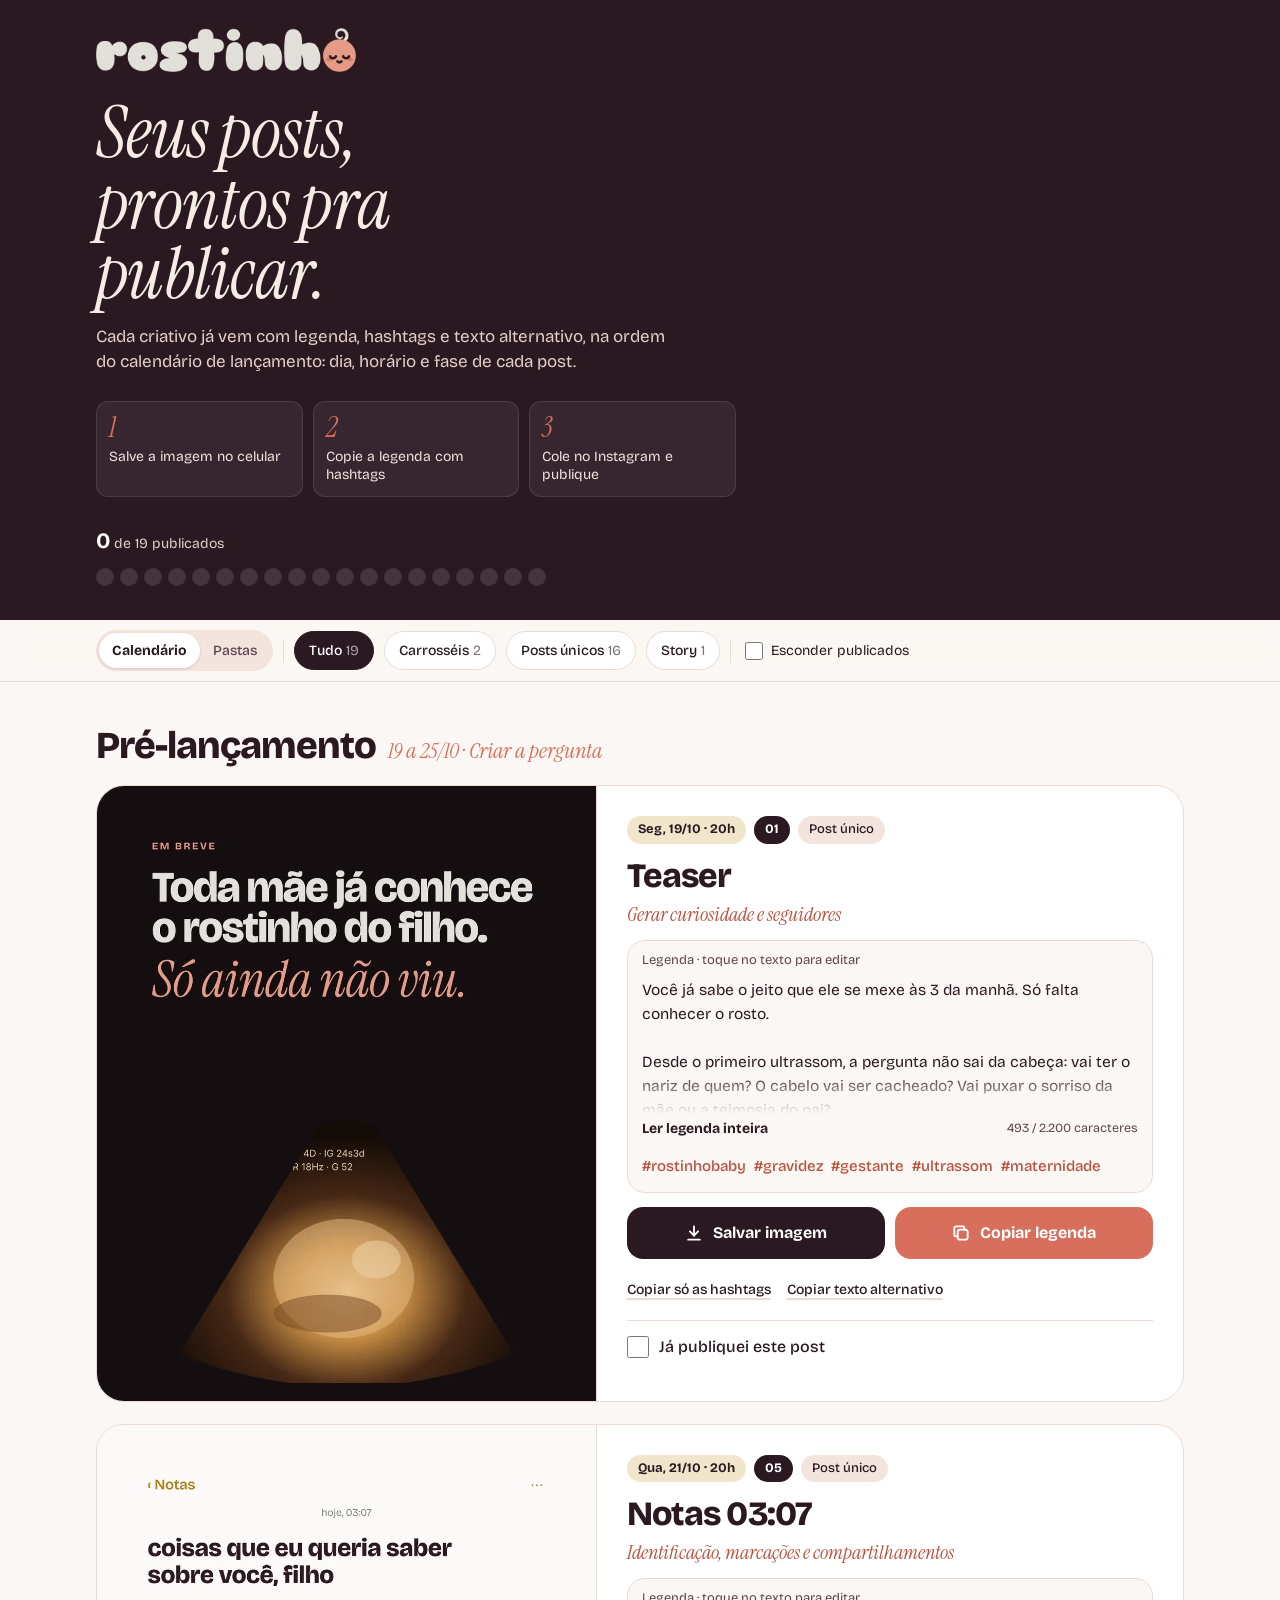
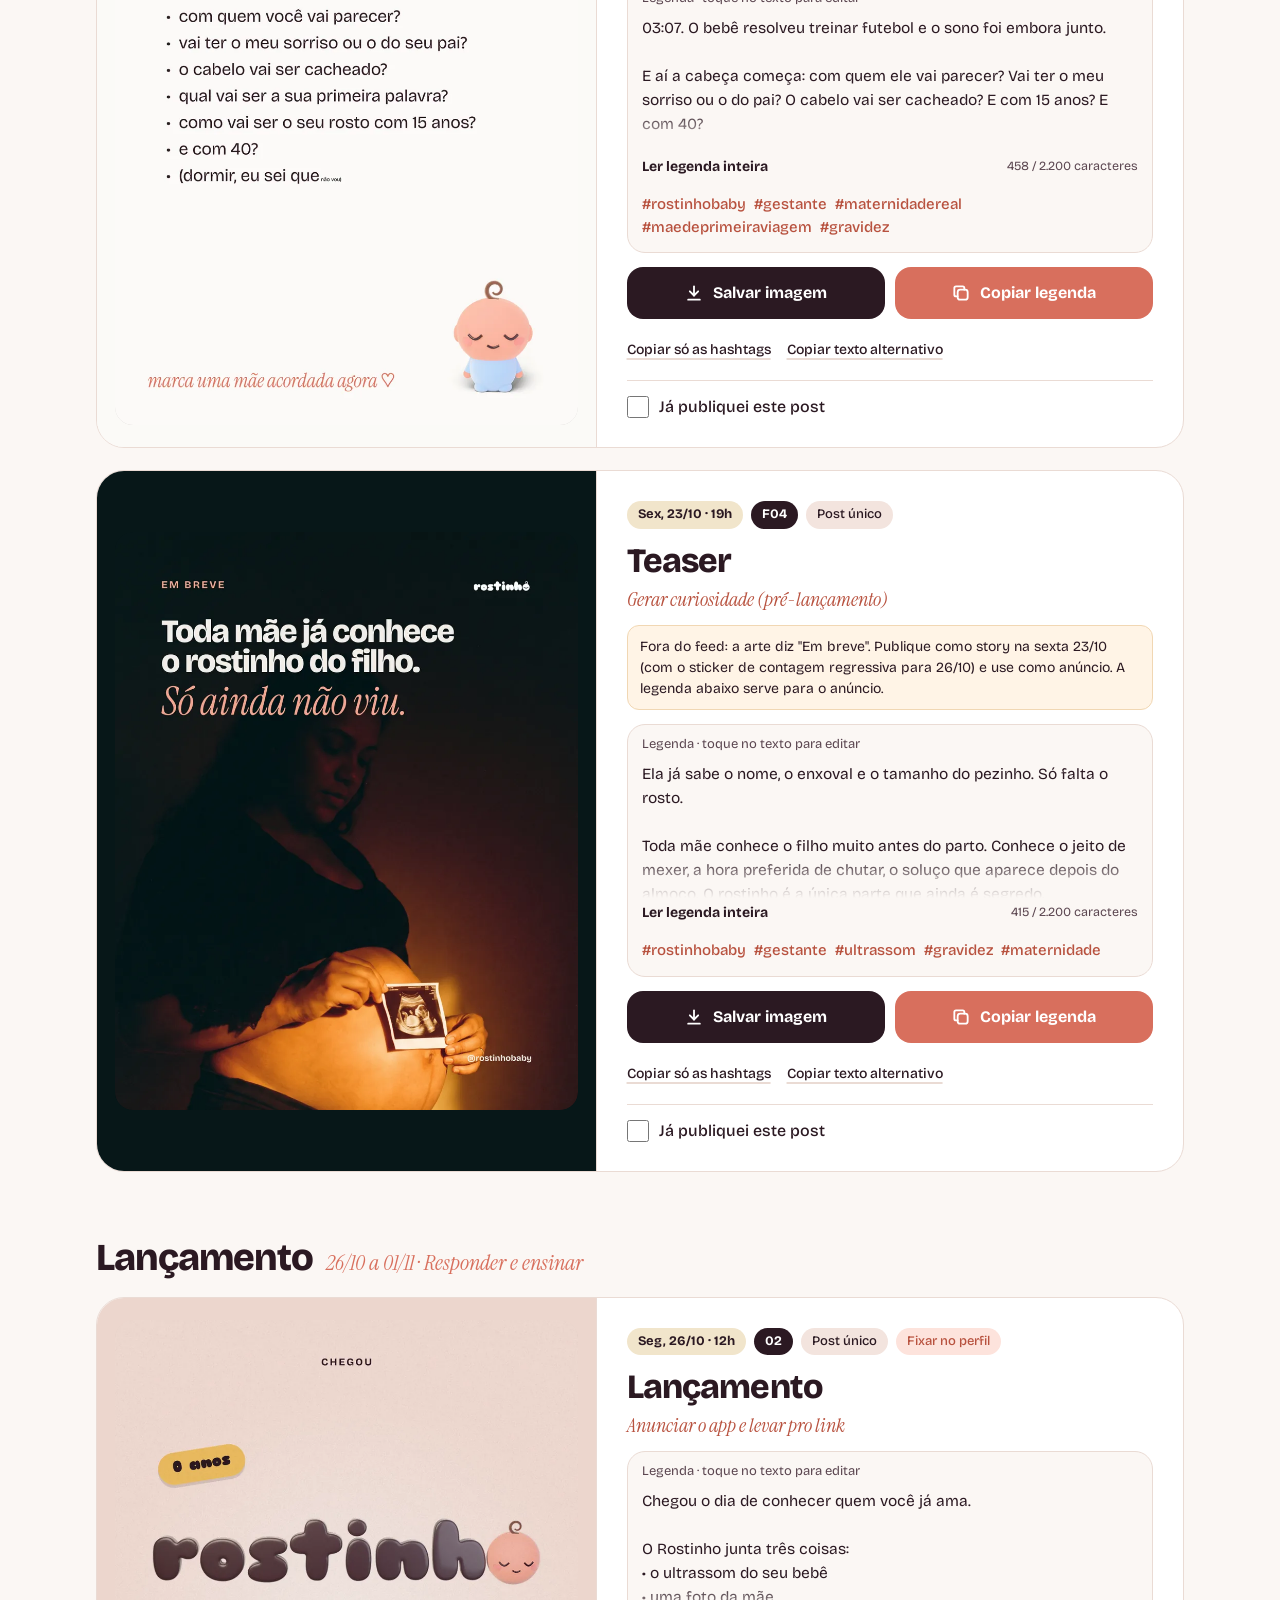
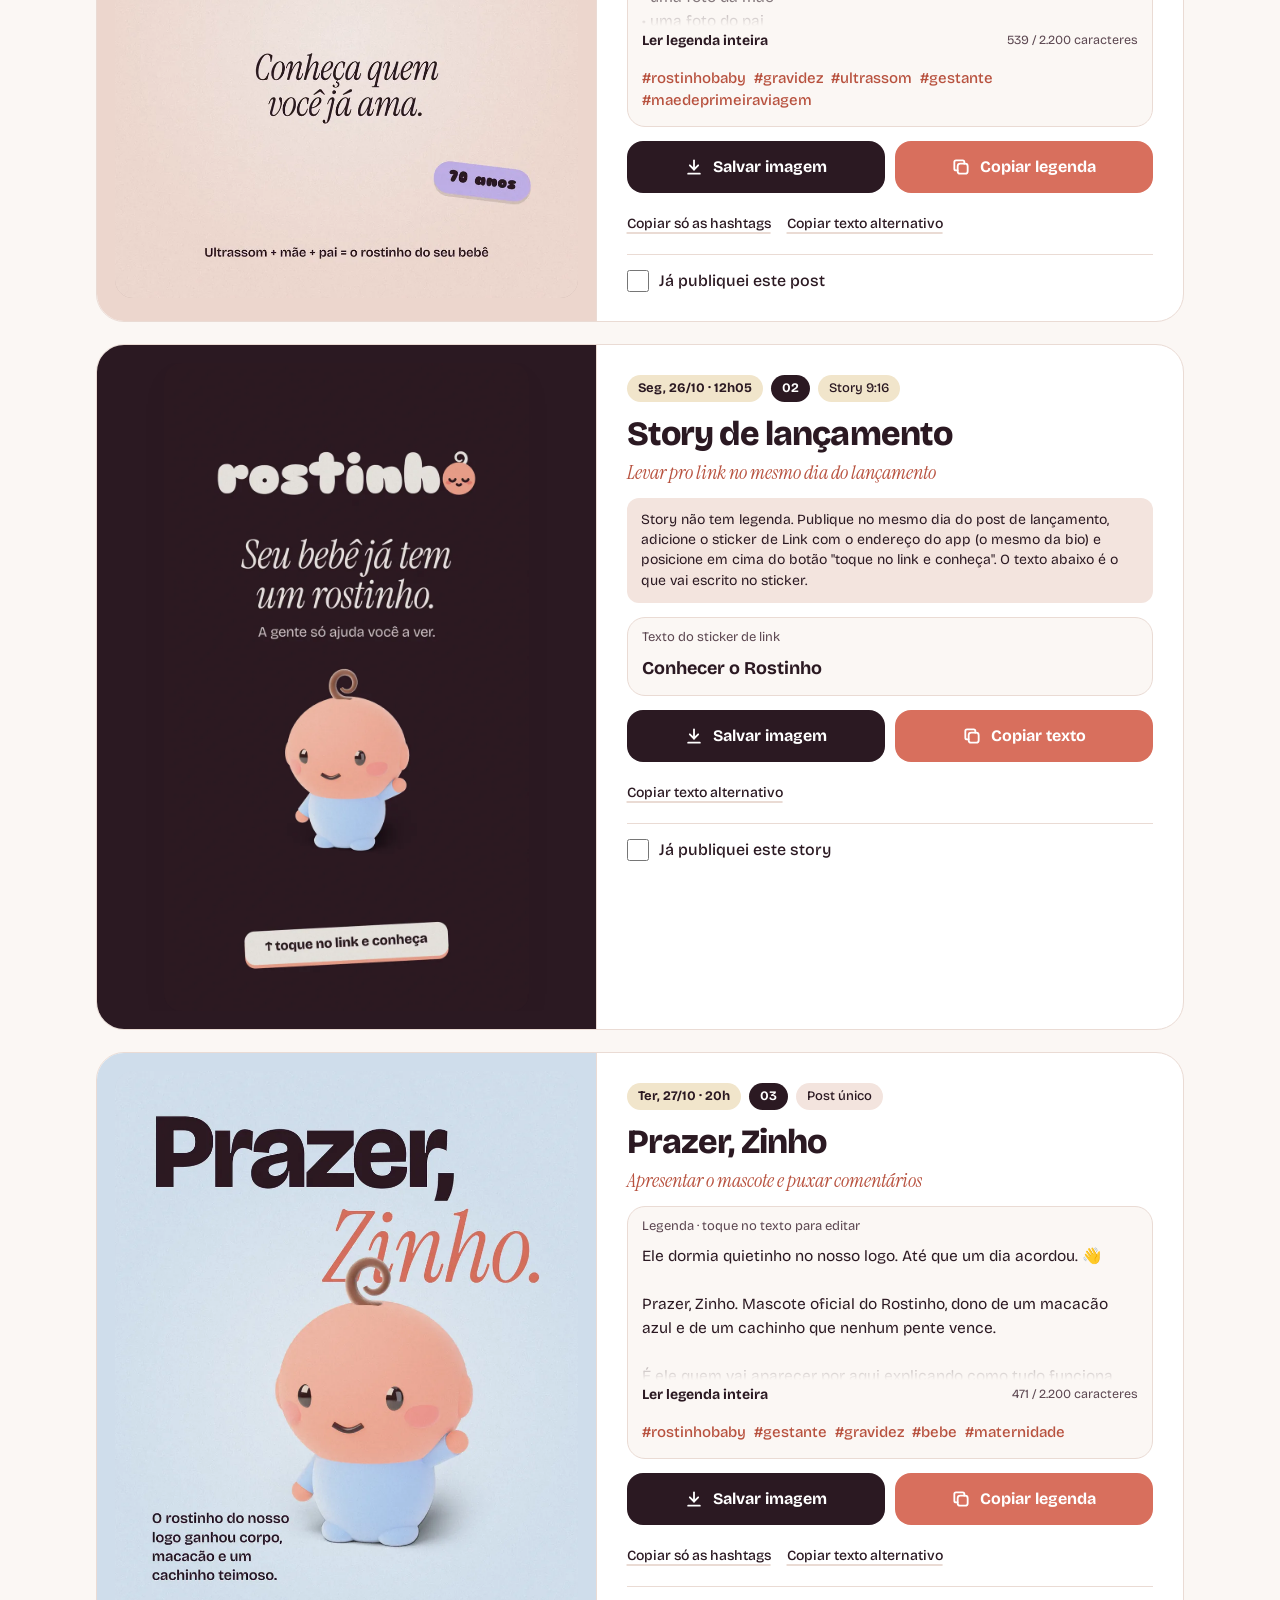
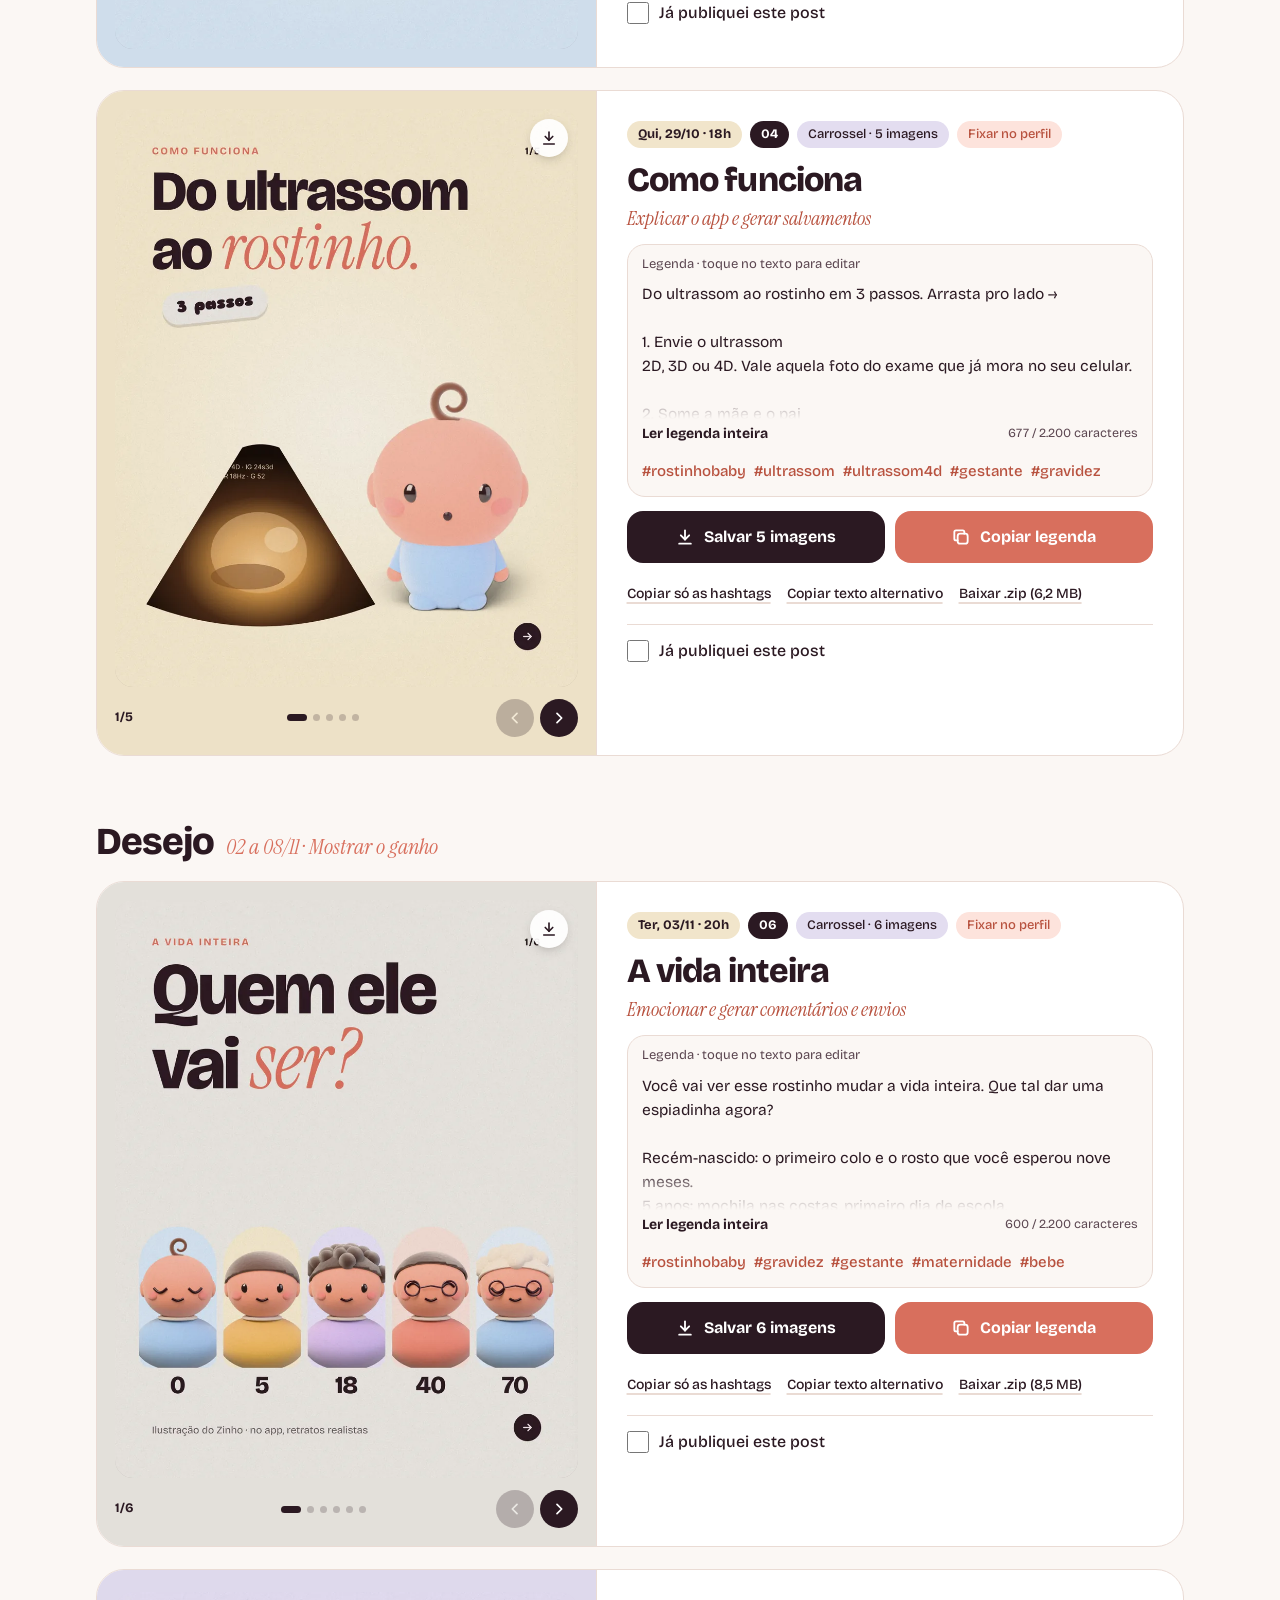
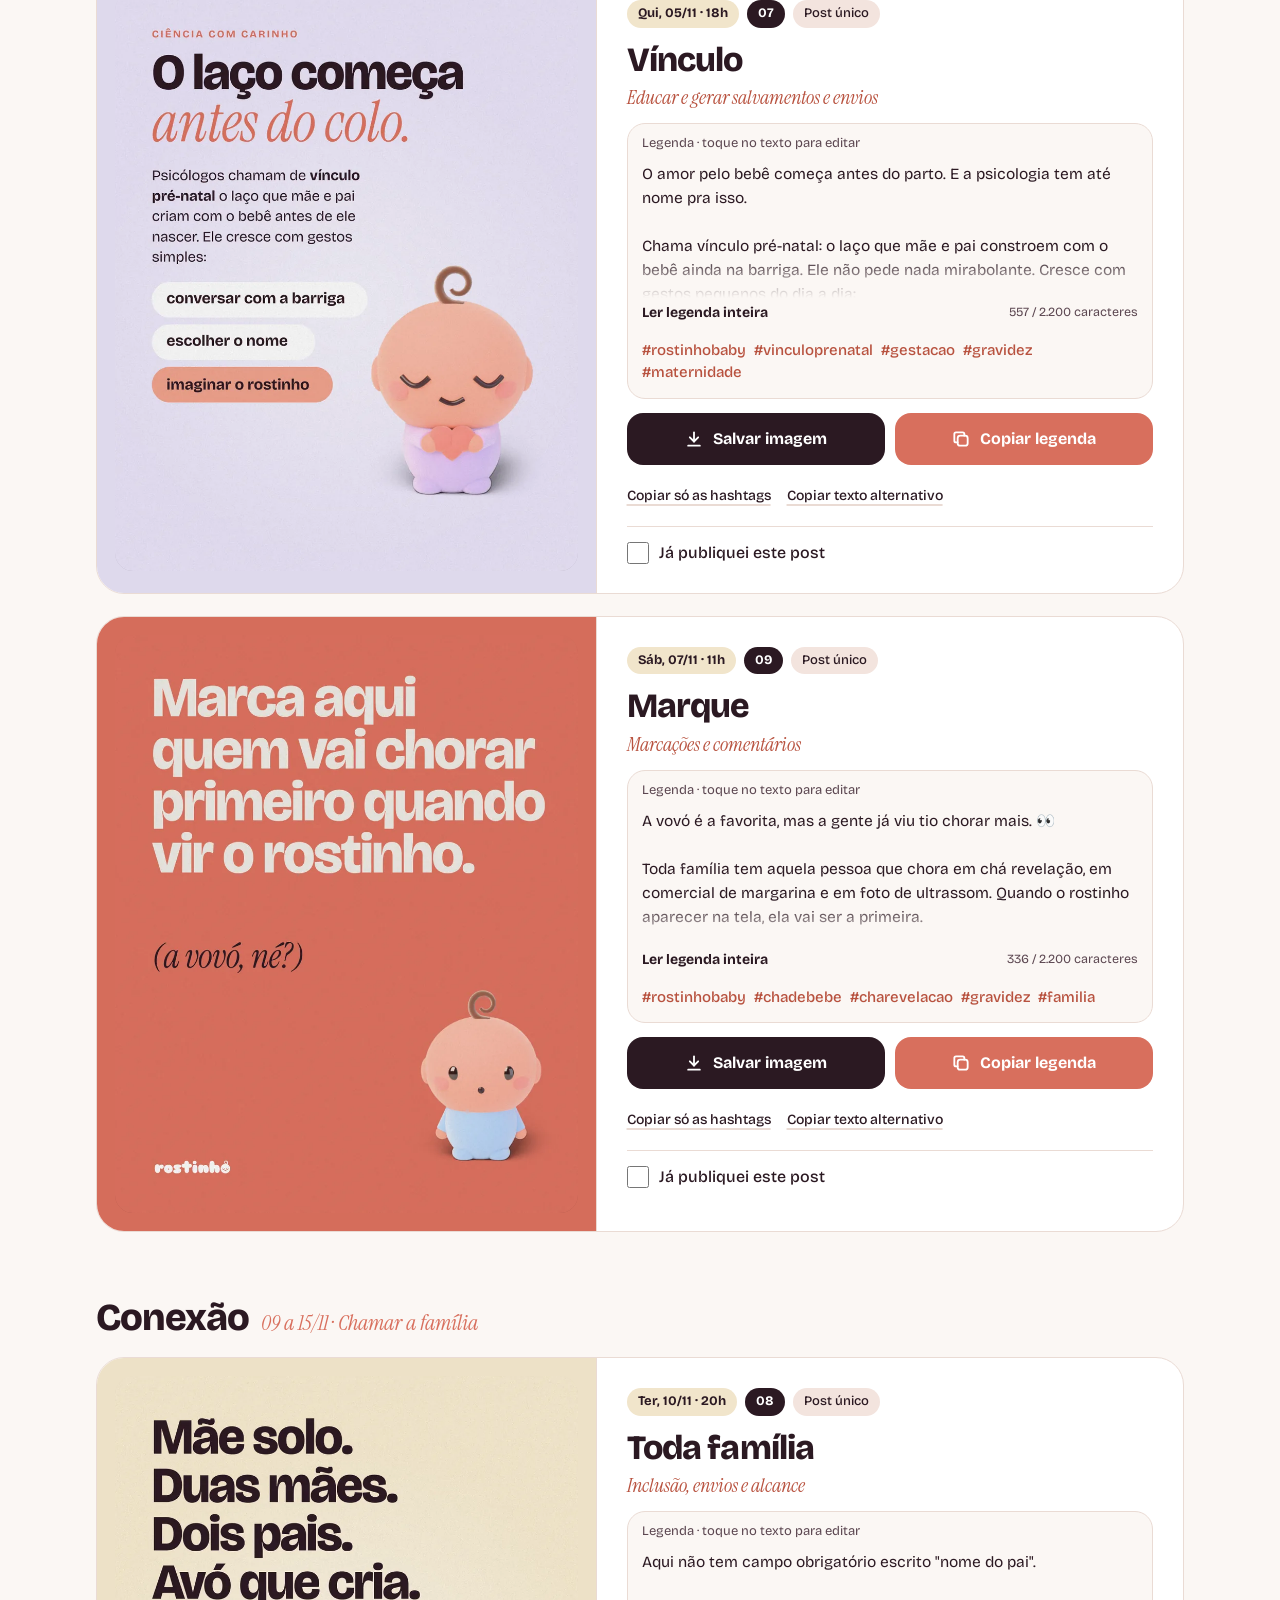
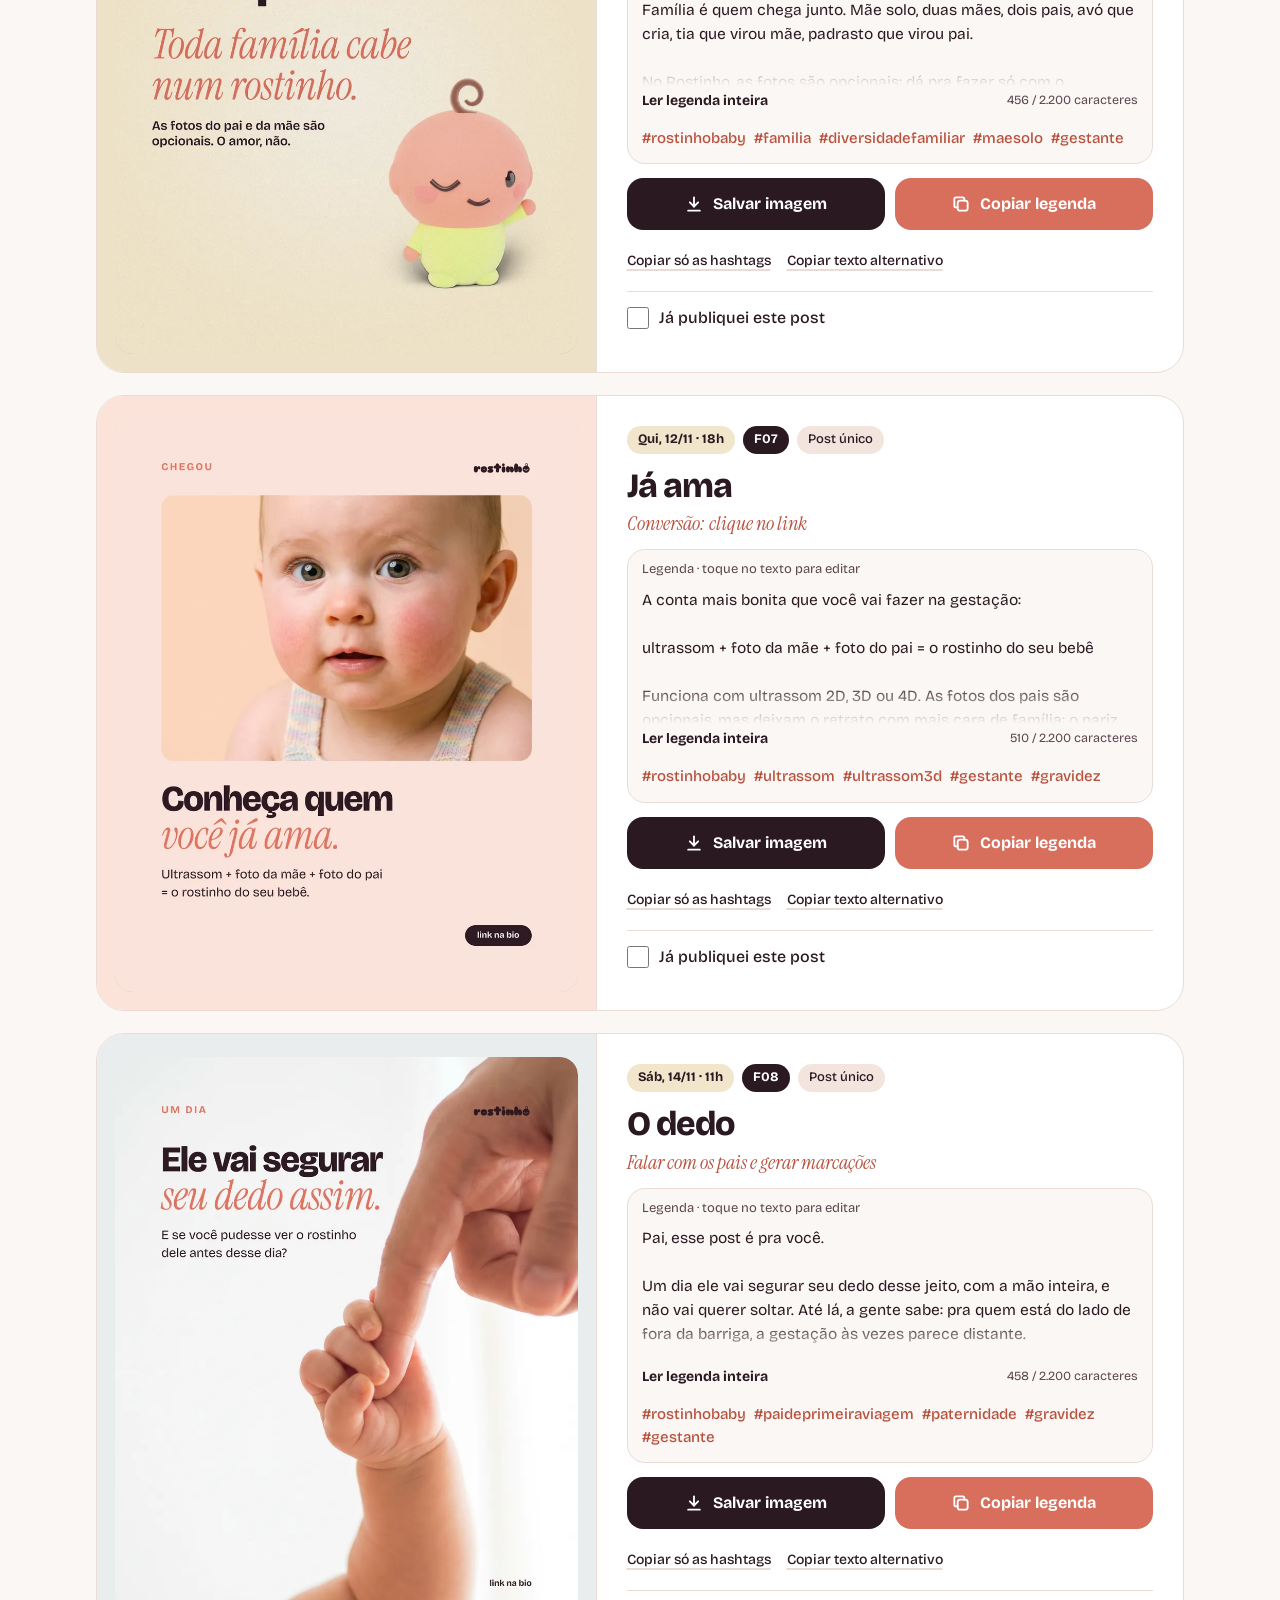
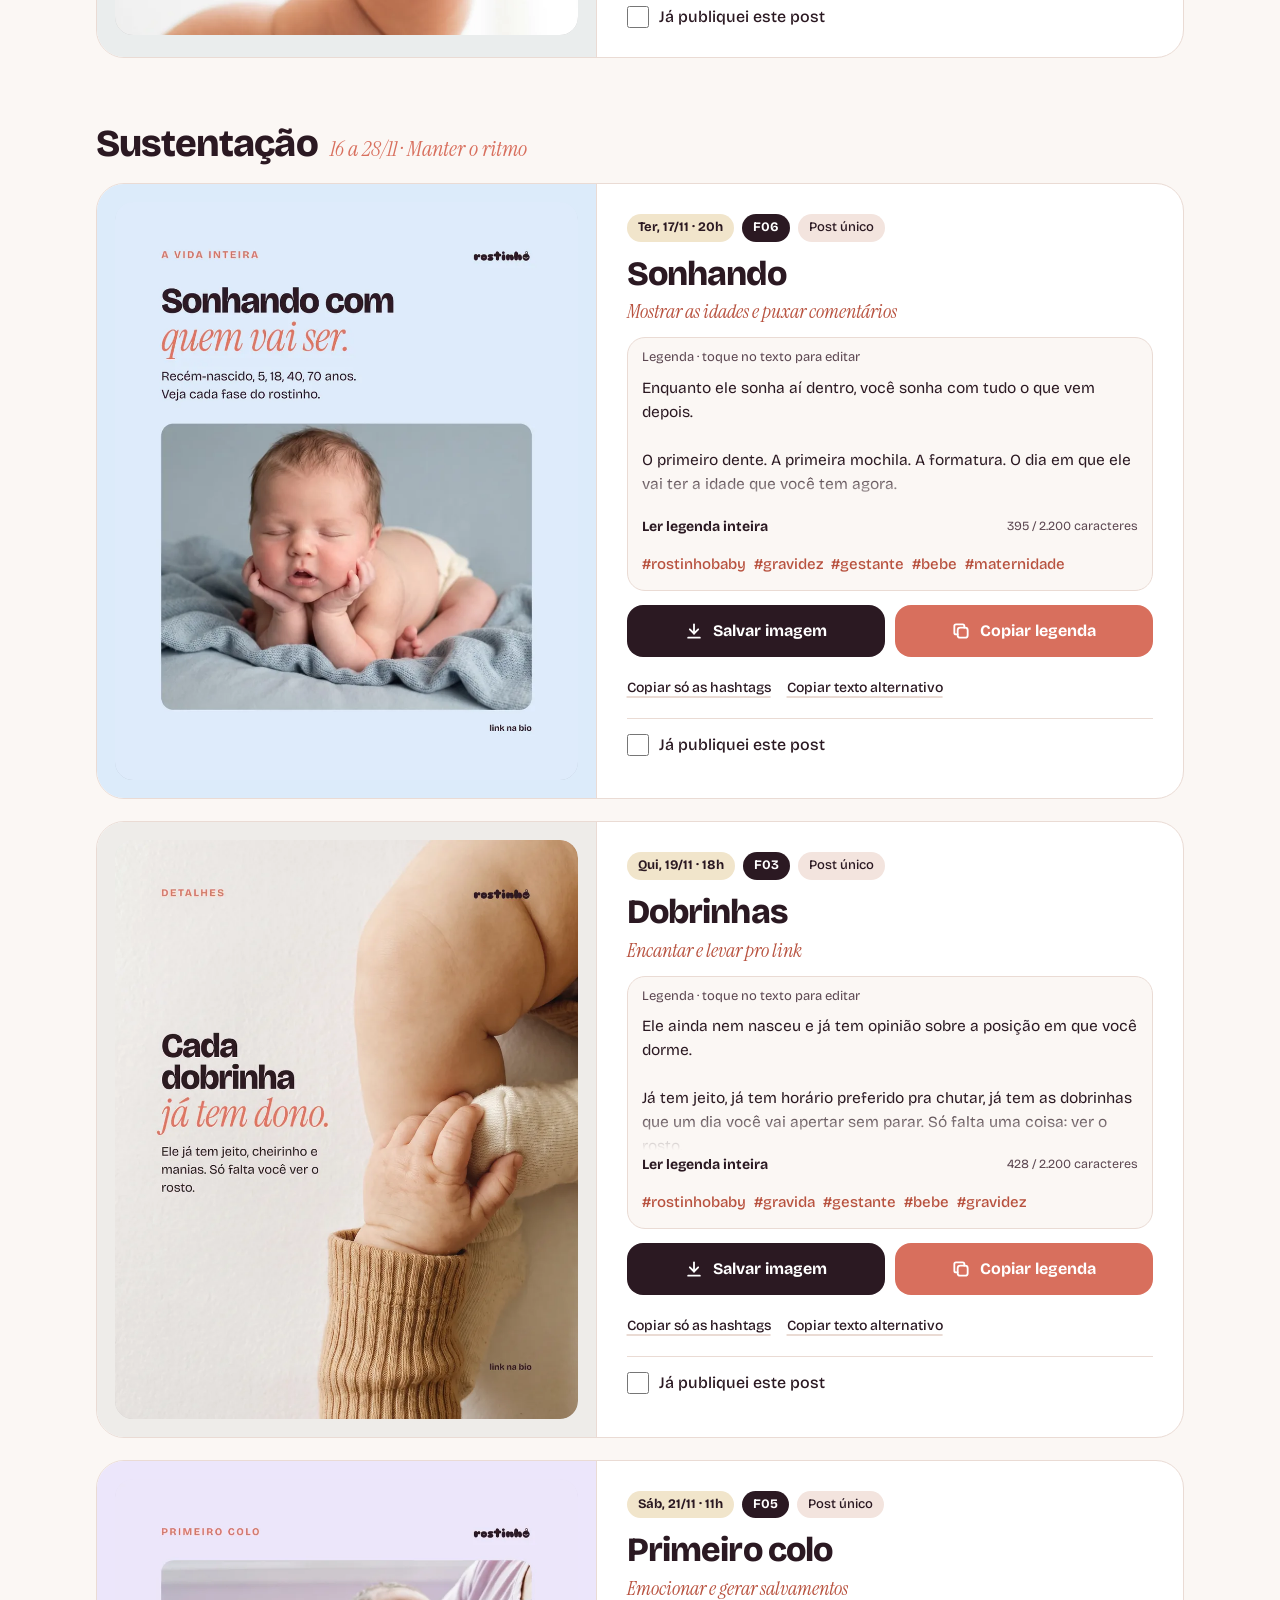
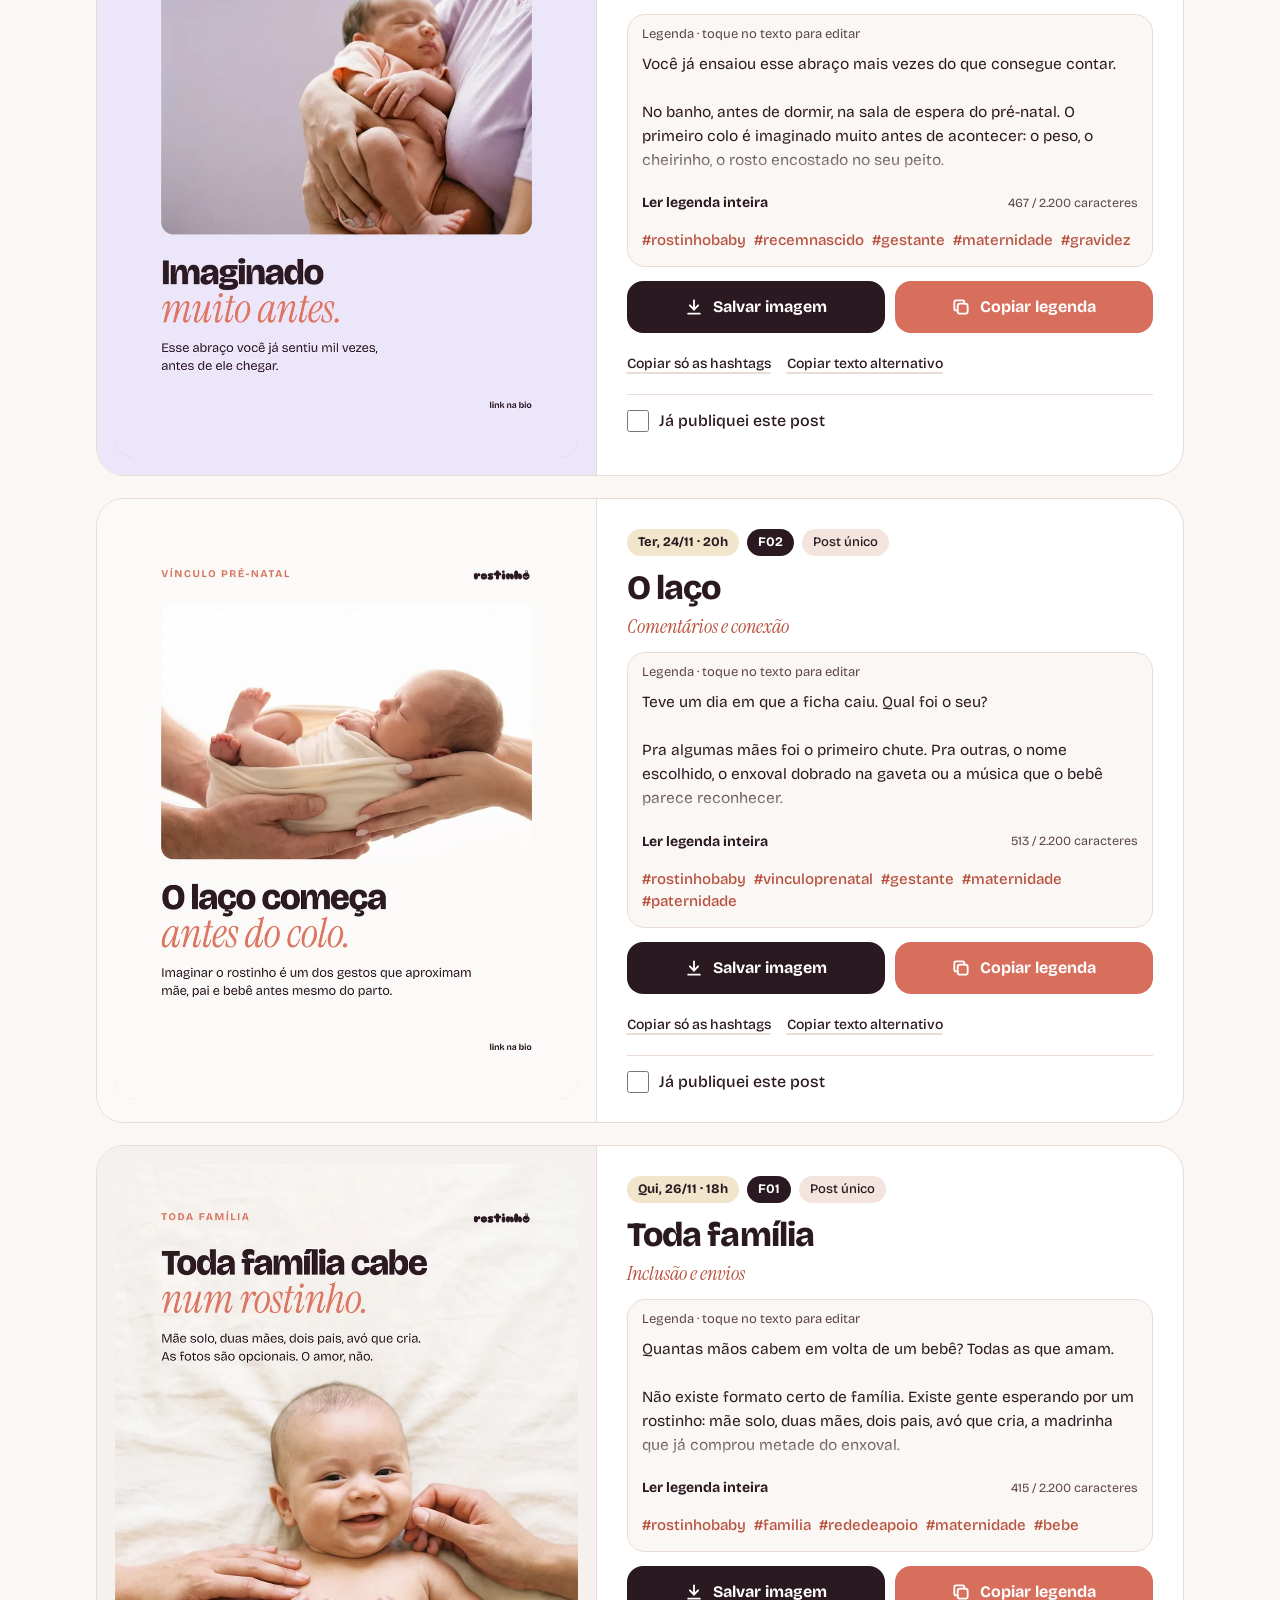
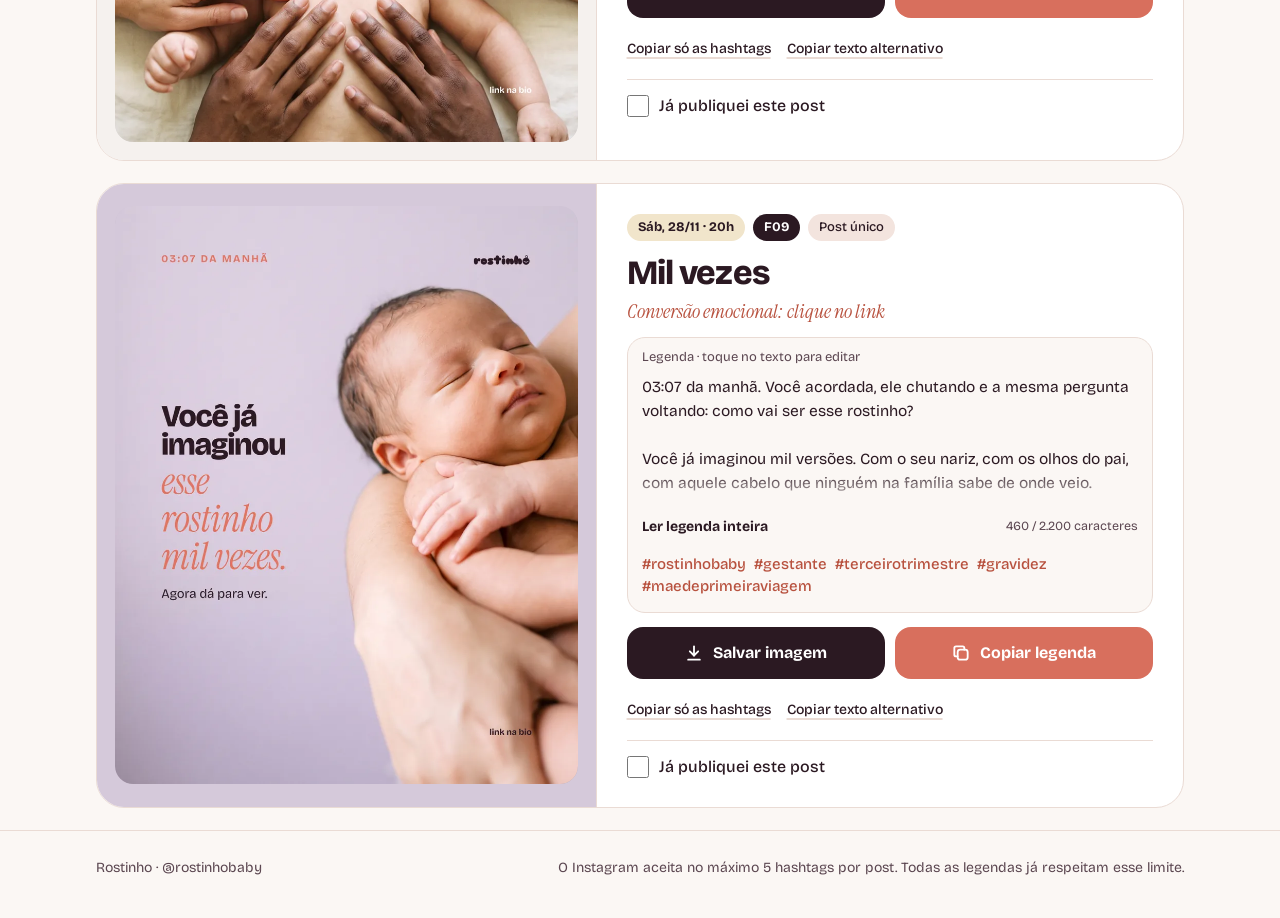
==== commit 443a4d57: "Calendário de lançamento: ordem, data e horário de cada post Co-Authored-By: Claude Opus 5.5 <norepl" ====
--- a/index.html
+++ b/index.html
@@ -57,13 +57,18 @@
 .chip{flex:none;border:1.5px solid var(--line);background:var(--card);border-radius:999px;padding:8px 14px;font-size:14px;font-weight:500;cursor:pointer;white-space:nowrap}
 .chip[aria-pressed="true"]{background:var(--ink);border-color:var(--ink);color:#fff}
 .chip .n{opacity:.6;margin-left:4px;font-weight:400}
+.seg{flex:none;display:inline-flex;background:var(--blush);border-radius:999px;padding:3px}
+.view-btn{border:0;background:none;border-radius:999px;padding:7px 13px;font-size:14px;font-weight:500;cursor:pointer;white-space:nowrap;color:var(--ink-soft)}
+.view-btn[aria-pressed="true"]{background:var(--card);color:var(--ink);font-weight:700;box-shadow:0 1px 3px rgba(43,25,34,.15)}
+.tag.when{background:var(--butter);font-weight:700}
+.tag.pin{background:#fde3dc;color:var(--coral-deep)}
 .sep{flex:none;width:1px;height:24px;background:var(--line)}
 .toggle{flex:none;display:flex;align-items:center;gap:8px;font-size:14px;cursor:pointer;white-space:nowrap;padding:6px 4px}
 .toggle input{width:18px;height:18px;accent-color:var(--coral);margin:0}
 
 /* ---------- seções ---------- */
 main{padding-bottom:80px}
-.section{padding-top:44px}
+.section{padding-top:44px;scroll-margin-top:64px}
 .section-head{display:flex;align-items:baseline;gap:12px;flex-wrap:wrap;margin-bottom:18px}
 .section-head h2{font-size:clamp(26px,5vw,38px);line-height:1.05;letter-spacing:-.025em;font-weight:800;margin:0}
 .section-head .count{font-family:var(--serif);font-style:italic;font-size:22px;color:var(--coral)}
@@ -178,7 +183,7 @@
   <div class="wrap">
     <img class="hero-logo" src="assets/logo-light.png" alt="Rostinho" width="762" height="130">
     <h1>Seus posts, prontos pra publicar.</h1>
-    <p class="lead">Cada criativo já vem com legenda, hashtags e texto alternativo. Carrossel tem uma legenda só; post único tem a sua.</p>
+    <p class="lead">Cada criativo já vem com legenda, hashtags e texto alternativo, na ordem do calendário de lançamento: dia, horário e fase de cada post.</p>
     <ol class="steps" aria-label="Como publicar">
       <li><b>1</b>Salve a imagem no celular</li>
       <li><b>2</b>Copie a legenda com hashtags</li>
@@ -193,6 +198,8 @@
 
 <nav class="bar" aria-label="Filtros">
   <div class="wrap">
+    <span class="seg" role="group" aria-label="Organizar por"><button class="view-btn" data-view="plan" aria-pressed="true">Calendário</button><button class="view-btn" data-view="folders" aria-pressed="false">Pastas</button></span>
+    <span class="sep" aria-hidden="true"></span>
     <button class="chip" data-filter="all" aria-pressed="true">Tudo<span class="n" data-n="all"></span></button>
     <button class="chip" data-filter="carousel" aria-pressed="false">Carrosséis<span class="n" data-n="carousel"></span></button>
     <button class="chip" data-filter="single" aria-pressed="false">Posts únicos<span class="n" data-n="single"></span></button>
@@ -214,7 +221,7 @@
 
 <div class="toast" id="toast" role="status" aria-live="polite"></div>
 
-<script id="data" type="application/json">{"sections": [{"id": "s01", "title": "Primeiros posts", "folder": "01 - PRIMEIROS POSTS"}, {"id": "s02", "title": "Carrossel: Como funciona", "folder": "02 - CARROSSEL COMO FUNCIONA"}, {"id": "s03", "title": "Carrossel: A vida inteira", "folder": "03 - CARROSSEL A VIDA INTEIRA"}, {"id": "s04", "title": "Conexão e compartilhamento", "folder": "04 - CONEXAO E COMPARTILHAMENTO"}, {"id": "s05", "title": "Bebês", "folder": "05 - BEBES"}], "posts": [{"id": "01-teaser", "section": "s01", "order": "01", "title": "Teaser", "type": "single", "goal": "Gerar curiosidade e seguidores", "caption": "Você já sabe o jeito que ele se mexe às 3 da manhã. Só falta conhecer o rosto.\n\nDesde o primeiro ultrassom, a pergunta não sai da cabeça: vai ter o nariz de quem? O cabelo vai ser cacheado? Vai puxar o sorriso da mãe ou a teimosia do pai?\n\nTá chegando um jeito novo de imaginar esse rostinho. Com carinho e com aquele friozinho na barriga que só quem está esperando conhece.\n\nSiga o perfil e ative as notificações pra ver primeiro. 🤍", "hashtags": ["#rostinhobaby", "#gravidez", "#gestante", "#ultrassom", "#maternidade"], "alt": "Fundo escuro com a imagem de um ultrassom iluminado em tons dourados e o texto: Em breve. Toda mãe já conhece o rostinho do filho. Só ainda não viu.", "slides": [{"full": "img/full/rostinho-01-teaser.png", "web": "img/web/rostinho-01-teaser.webp", "w": 1080, "h": 1350, "bg": "#150e11", "bytes": 676990}]}, {"id": "02-lancamento", "section": "s01", "order": "02", "title": "Lançamento", "type": "single", "goal": "Anunciar o app e levar pro link", "caption": "Chegou o dia de conhecer quem você já ama.\n\nO Rostinho junta três coisas:\n• o ultrassom do seu bebê\n• uma foto da mãe\n• uma foto do pai\n\nE devolve um retrato de como esse rostinho pode ser: recém-nascido, aos 5, aos 18… até os 70 anos. As fotos dos pais são opcionais.\n\nÉ um jeito carinhoso de imaginar, feito com inteligência artificial. Não é exame nem previsão médica. É aquele \"será que vai ser assim?\" finalmente ganhando forma.\n\nToque no link da bio e veja o seu. 🤍", "hashtags": ["#rostinhobaby", "#gravidez", "#ultrassom", "#gestante", "#maedeprimeiraviagem"], "alt": "Logo do Rostinho em letras arredondadas marrons, com etiquetas de 0 anos e 70 anos, e o texto: Chegou. Conheça quem você já ama. Ultrassom mais mãe mais pai igual ao rostinho do seu bebê.", "slides": [{"full": "img/full/rostinho-02-lancamento.png", "web": "img/web/rostinho-02-lancamento.webp", "w": 1080, "h": 1350, "bg": "#ecd6cd", "bytes": 1410152}]}, {"id": "story-lancamento", "section": "s01", "order": "02", "title": "Story de lançamento", "type": "story", "goal": "Levar pro link no mesmo dia do lançamento", "caption": "Conhecer o Rostinho", "hashtags": [], "storyTip": "Story não tem legenda. Publique no mesmo dia do post de lançamento, adicione o sticker de Link com o endereço do app (o mesmo da bio) e posicione em cima do botão \"toque no link e conheça\". O texto abaixo é o que vai escrito no sticker.", "alt": "Fundo vinho com o logo do Rostinho, o mascote Zinho acenando e o texto: Seu bebê já tem um rostinho. A gente só ajuda você a ver.", "slides": [{"full": "img/full/rostinho-story-lancamento.png", "web": "img/web/rostinho-story-lancamento.webp", "w": 1080, "h": 1920, "bg": "#2b1922", "bytes": 862669}]}, {"id": "03-prazer-zinho", "section": "s01", "order": "03", "title": "Prazer, Zinho", "type": "single", "goal": "Apresentar o mascote e puxar comentários", "caption": "Ele dormia quietinho no nosso logo. Até que um dia acordou. 👋\n\nPrazer, Zinho. Mascote oficial do Rostinho, dono de um macacão azul e de um cachinho que nenhum pente vence.\n\nÉ ele quem vai aparecer por aqui explicando como tudo funciona, contando curiosidades da gestação e, claro, fazendo charme.\n\nE o seu bebê, qual apelido já ganhou antes de nascer? Feijãozinho, pitoco, inquilino… vale tudo. Conta aqui embaixo 👇", "hashtags": ["#rostinhobaby", "#gestante", "#gravidez", "#bebe", "#maternidade"], "alt": "Fundo azul claro com o mascote Zinho em 3D, um bebê com macacão azul e um cachinho na cabeça, acenando. Texto: Prazer, Zinho. O rostinho do nosso logo ganhou corpo, macacão e um cachinho teimoso.", "slides": [{"full": "img/full/rostinho-03-prazer-zinho.png", "web": "img/web/rostinho-03-prazer-zinho.webp", "w": 1080, "h": 1350, "bg": "#cfddeb", "bytes": 1461837}]}, {"id": "04-como-funciona", "section": "s02", "order": "04", "title": "Como funciona", "type": "carousel", "goal": "Explicar o app e gerar salvamentos", "caption": "Do ultrassom ao rostinho em 3 passos. Arrasta pro lado →\n\n1. Envie o ultrassom\n2D, 3D ou 4D. Vale aquela foto do exame que já mora no seu celular.\n\n2. Some a mãe e o pai\nUma foto de cada, se quiser. São eles que emprestam o nariz, os olhos e o cabelo.\n\n3. Escolha a idade\nDe recém-nascido a 70 anos. Em segundos aparece um retrato de quem está chegando.\n\nPronto. Agora é só se emocionar (e mandar no grupo da família).\n\nOs retratos são gerados por inteligência artificial: um jeito carinhoso de imaginar, não uma previsão exata.\n\n📌 Salve este post pra usar no dia do próximo ultrassom. O Rostinho está no link da bio.", "hashtags": ["#rostinhobaby", "#ultrassom", "#ultrassom4d", "#gestante", "#gravidez"], "alt": "Carrossel de 5 imagens explicando o Rostinho: capa Do ultrassom ao rostinho em 3 passos; passo 1, envie o ultrassom; passo 2, some a mãe e o pai; passo 3, escolha a idade de 0 a 70 anos; e o fechamento Conheça quem você já ama, link na bio.", "slides": [{"full": "img/full/rostinho-04-como-funciona-1.png", "web": "img/web/rostinho-04-como-funciona-1.webp", "w": 1080, "h": 1350, "bg": "#ede1c7", "bytes": 1462145}, {"full": "img/full/rostinho-04-como-funciona-2.png", "web": "img/web/rostinho-04-como-funciona-2.webp", "w": 1080, "h": 1350, "bg": "#150e11", "bytes": 670738}, {"full": "img/full/rostinho-04-como-funciona-3.png", "web": "img/web/rostinho-04-como-funciona-3.webp", "w": 1080, "h": 1350, "bg": "#ded9ec", "bytes": 1505615}, {"full": "img/full/rostinho-04-como-funciona-4.png", "web": "img/web/rostinho-04-como-funciona-4.webp", "w": 1080, "h": 1350, "bg": "#ede1c7", "bytes": 1441270}, {"full": "img/full/rostinho-04-como-funciona-5.png", "web": "img/web/rostinho-04-como-funciona-5.webp", "w": 1080, "h": 1350, "bg": "#ecd6cd", "bytes": 1420270}], "zip": "zip/rostinho-04-como-funciona.zip"}, {"id": "05-notas", "section": "s01", "order": "05", "title": "Notas 03:07", "type": "single", "goal": "Identificação, marcações e compartilhamentos", "caption": "03:07. O bebê resolveu treinar futebol e o sono foi embora junto.\n\nE aí a cabeça começa: com quem ele vai parecer? Vai ter o meu sorriso ou o do pai? O cabelo vai ser cacheado? E com 15 anos? E com 40?\n\nSe você também tem uma lista assim escondida nas notas do celular, saiba que não está sozinha. 🤍\n\nMarca aqui uma mãe que está acordada agora (ou que vai se identificar amanhã cedo).", "hashtags": ["#rostinhobaby", "#gestante", "#maternidadereal", "#maedeprimeiraviagem", "#gravidez"], "alt": "Print estilizado do app de notas do celular, às 3h07, com o título Coisas que eu queria saber sobre você, filho, e perguntas como com quem você vai parecer e como vai ser seu rosto com 15 anos. Embaixo, o mascote Zinho dormindo e o texto: marca uma mãe acordada agora.", "slides": [{"full": "img/full/rostinho-05-notas.png", "web": "img/web/rostinho-05-notas.webp", "w": 1080, "h": 1350, "bg": "#fbfaf7", "bytes": 124393}]}, {"id": "06-vida-inteira", "section": "s03", "order": "06", "title": "A vida inteira", "type": "carousel", "goal": "Emocionar e gerar comentários e envios", "caption": "Você vai ver esse rostinho mudar a vida inteira. Que tal dar uma espiadinha agora?\n\nRecém-nascido: o primeiro colo e o rosto que você esperou nove meses.\n5 anos: mochila nas costas, primeiro dia de escola.\n18 anos: formatura. Você vai chorar, avisando.\n40 anos: aquele jeitinho que veio de você.\n70 anos: o cachinho virou cabelo branco. O amor continua igual.\n\nAqui quem posou foi o Zinho. No app, os retratos são realistas e feitos a partir do ultrassom e das fotos de vocês.\n\nQual idade você teria mais curiosidade de ver? Conta aqui embaixo 👇", "hashtags": ["#rostinhobaby", "#gravidez", "#gestante", "#maternidade", "#bebe"], "alt": "Carrossel de 6 imagens com o Zinho em várias idades: capa Quem ele vai ser?, depois recém-nascido, 5 anos, 18 anos, 40 anos e 70 anos, cada um com uma frase sobre aquela fase da vida.", "slides": [{"full": "img/full/rostinho-06-vida-inteira-1.png", "web": "img/web/rostinho-06-vida-inteira-1.webp", "w": 1080, "h": 1350, "bg": "#e3e0da", "bytes": 960516}, {"full": "img/full/rostinho-06-vida-inteira-2.png", "web": "img/web/rostinho-06-vida-inteira-2.webp", "w": 1080, "h": 1350, "bg": "#cfddeb", "bytes": 1598683}, {"full": "img/full/rostinho-06-vida-inteira-3.png", "web": "img/web/rostinho-06-vida-inteira-3.webp", "w": 1080, "h": 1350, "bg": "#ede1c7", "bytes": 1584353}, {"full": "img/full/rostinho-06-vida-inteira-4.png", "web": "img/web/rostinho-06-vida-inteira-4.webp", "w": 1080, "h": 1350, "bg": "#ded9ec", "bytes": 1562391}, {"full": "img/full/rostinho-06-vida-inteira-5.png", "web": "img/web/rostinho-06-vida-inteira-5.webp", "w": 1080, "h": 1350, "bg": "#ecd6cd", "bytes": 1612866}, {"full": "img/full/rostinho-06-vida-inteira-6.png", "web": "img/web/rostinho-06-vida-inteira-6.webp", "w": 1080, "h": 1350, "bg": "#dbe3eb", "bytes": 1563981}], "zip": "zip/rostinho-06-vida-inteira.zip"}, {"id": "07-vinculo", "section": "s04", "order": "07", "title": "Vínculo", "type": "single", "goal": "Educar e gerar salvamentos e envios", "caption": "O amor pelo bebê começa antes do parto. E a psicologia tem até nome pra isso.\n\nChama vínculo pré-natal: o laço que mãe e pai constroem com o bebê ainda na barriga. Ele não pede nada mirabolante. Cresce com gestos pequenos do dia a dia:\n\n• conversar com a barriga (lá pela metade da gestação, ele já começa a ouvir sua voz)\n• escolher o nome e testar como ele soa\n• imaginar o rostinho\n\nFoi por causa desse terceiro gesto que o Rostinho nasceu.\n\nEnvie pra alguém que está esperando um bebê. 🤍", "hashtags": ["#rostinhobaby", "#vinculoprenatal", "#gestacao", "#gravidez", "#maternidade"], "alt": "Fundo lilás com o Zinho segurando um coração e o texto: Ciência com carinho. O laço começa antes do colo. Psicólogos chamam de vínculo pré-natal o laço que mãe e pai criam com o bebê antes de ele nascer. Gestos: conversar com a barriga, escolher o nome, imaginar o rostinho.", "slides": [{"full": "img/full/rostinho-07-vinculo.png", "web": "img/web/rostinho-07-vinculo.webp", "w": 1080, "h": 1350, "bg": "#ded9ec", "bytes": 1407026}]}, {"id": "08-toda-familia", "section": "s04", "order": "08", "title": "Toda família", "type": "single", "goal": "Inclusão, envios e alcance", "caption": "Aqui não tem campo obrigatório escrito \"nome do pai\".\n\nFamília é quem chega junto. Mãe solo, duas mães, dois pais, avó que cria, tia que virou mãe, padrasto que virou pai.\n\nNo Rostinho, as fotos são opcionais: dá pra fazer só com o ultrassom, com uma foto ou com duas. O que não é opcional é o amor (e esse a gente sabe que já está aí).\n\nEnvie pra família que está esperando esse rostinho. 🤍", "hashtags": ["#rostinhobaby", "#familia", "#diversidadefamiliar", "#maesolo", "#gestante"], "alt": "Fundo amarelo claro com o Zinho de macacão verde acenando e o texto: Mãe solo. Duas mães. Dois pais. Avó que cria. Toda família cabe num rostinho. As fotos do pai e da mãe são opcionais. O amor, não.", "slides": [{"full": "img/full/rostinho-08-toda-familia.png", "web": "img/web/rostinho-08-toda-familia.webp", "w": 1080, "h": 1350, "bg": "#ede1c7", "bytes": 1473390}]}, {"id": "09-marque", "section": "s04", "order": "09", "title": "Marque", "type": "single", "goal": "Marcações e comentários", "caption": "A vovó é a favorita, mas a gente já viu tio chorar mais. 👀\n\nToda família tem aquela pessoa que chora em chá revelação, em comercial de margarina e em foto de ultrassom. Quando o rostinho aparecer na tela, ela vai ser a primeira.\n\nMarca ela aqui. A gente quer saber quem é 😂👇", "hashtags": ["#rostinhobaby", "#chadebebe", "#charevelacao", "#gravidez", "#familia"], "alt": "Fundo coral com o Zinho surpreso e o texto: Marca aqui quem vai chorar primeiro quando vir o rostinho. A vovó, né?", "slides": [{"full": "img/full/rostinho-09-marque.png", "web": "img/web/rostinho-09-marque.webp", "w": 1080, "h": 1350, "bg": "#d56d5b", "bytes": 756938}]}, {"id": "f01-toda-familia", "section": "s05", "order": "F01", "title": "Toda família", "type": "single", "goal": "Inclusão e envios", "caption": "Quantas mãos cabem em volta de um bebê? Todas as que amam.\n\nNão existe formato certo de família. Existe gente esperando por um rostinho: mãe solo, duas mães, dois pais, avó que cria, a madrinha que já comprou metade do enxoval.\n\nPor isso, no Rostinho, as fotos são opcionais. Você monta com quem faz parte da história.\n\nCompartilhe com a sua rede de apoio. 🤍", "hashtags": ["#rostinhobaby", "#familia", "#rededeapoio", "#maternidade", "#bebe"], "alt": "Foto de um bebê sorrindo deitado, rodeado por várias mãos de pessoas diferentes, com o texto: Toda família cabe num rostinho. Mãe solo, duas mães, dois pais, avó que cria. As fotos são opcionais. O amor, não.", "slides": [{"full": "img/full/rostinho-f01-toda-familia.png", "web": "img/web/rostinho-f01-toda-familia.webp", "w": 1080, "h": 1350, "bg": "#f5f1ee", "bytes": 1838400}]}, {"id": "f02-o-laco", "section": "s05", "order": "F02", "title": "O laço", "type": "single", "goal": "Comentários e conexão", "caption": "Teve um dia em que a ficha caiu. Qual foi o seu?\n\nPra algumas mães foi o primeiro chute. Pra outras, o nome escolhido, o enxoval dobrado na gaveta ou a música que o bebê parece reconhecer.\n\nA psicologia chama isso de vínculo pré-natal: o laço que começa antes do colo. E imaginar o rostinho é um dos gestos que aproximam mãe, pai e bebê antes mesmo do parto.\n\nConta nos comentários o momento em que você se sentiu mãe ou pai pela primeira vez 👇", "hashtags": ["#rostinhobaby", "#vinculoprenatal", "#gestante", "#maternidade", "#paternidade"], "alt": "Foto de um recém-nascido enrolado em uma manta, apoiado nas mãos de dois adultos, com o texto: Vínculo pré-natal. O laço começa antes do colo. Imaginar o rostinho é um dos gestos que aproximam mãe, pai e bebê antes mesmo do parto.", "slides": [{"full": "img/full/rostinho-f02-o-laco.png", "web": "img/web/rostinho-f02-o-laco.webp", "w": 1080, "h": 1350, "bg": "#fbfaf7", "bytes": 427457}]}, {"id": "f03-dobrinhas", "section": "s05", "order": "F03", "title": "Dobrinhas", "type": "single", "goal": "Encantar e levar pro link", "caption": "Ele ainda nem nasceu e já tem opinião sobre a posição em que você dorme.\n\nJá tem jeito, já tem horário preferido pra chutar, já tem as dobrinhas que um dia você vai apertar sem parar. Só falta uma coisa: ver o rosto.\n\nO Rostinho ajuda com essa parte. Ultrassom + fotos dos pais = um retrato de quem já é dono do seu coração (e de cada dobrinha).\n\nVeja o seu pelo link da bio. 🤍", "hashtags": ["#rostinhobaby", "#gravida", "#gestante", "#bebe", "#gravidez"], "alt": "Foto de perto das dobrinhas do braço e da perna de um bebê, com uma mãozinha segurando a meia, e o texto: Cada dobrinha já tem dono. Ele já tem jeito, cheirinho e manias. Só falta você ver o rosto.", "slides": [{"full": "img/full/rostinho-f03-dobrinhas.png", "web": "img/web/rostinho-f03-dobrinhas.webp", "w": 1080, "h": 1350, "bg": "#eeece9", "bytes": 1871372}]}, {"id": "f04-teaser", "section": "s05", "order": "F04", "title": "Teaser", "type": "single", "goal": "Gerar curiosidade (pré-lançamento)", "caption": "Ela já sabe o nome, o enxoval e o tamanho do pezinho. Só falta o rosto.\n\nToda mãe conhece o filho muito antes do parto. Conhece o jeito de mexer, a hora preferida de chutar, o soluço que aparece depois do almoço. O rostinho é a única parte que ainda é segredo.\n\nEm breve, esse segredo vai ganhar uma prévia. 🤍\n\nSiga @rostinhobaby pra ser a primeira a ver.", "hashtags": ["#rostinhobaby", "#gestante", "#ultrassom", "#gravidez", "#maternidade"], "note": "A arte diz \"Em breve\": publique antes do lançamento.", "alt": "Foto de uma gestante em ambiente escuro segurando a imagem impressa de um ultrassom junto à barriga iluminada, com o texto: Em breve. Toda mãe já conhece o rostinho do filho. Só ainda não viu.", "slides": [{"full": "img/full/rostinho-f04-teaser.png", "web": "img/web/rostinho-f04-teaser.webp", "w": 1080, "h": 1350, "bg": "#071718", "bytes": 1857703}]}, {"id": "f05-primeiro-colo", "section": "s05", "order": "F05", "title": "Primeiro colo", "type": "single", "goal": "Emocionar e gerar salvamentos", "caption": "Você já ensaiou esse abraço mais vezes do que consegue contar.\n\nNo banho, antes de dormir, na sala de espera do pré-natal. O primeiro colo é imaginado muito antes de acontecer: o peso, o cheirinho, o rosto encostado no seu peito.\n\nO Rostinho deixa esse ensaio mais nítido. Envie o ultrassom e veja um retrato do bebê que vai caber nesse abraço.\n\nSalve este post pra mostrar pra ele daqui a alguns anos. 🤍", "hashtags": ["#rostinhobaby", "#recemnascido", "#gestante", "#maternidade", "#gravidez"], "alt": "Foto de um recém-nascido dormindo no colo da mãe, com o texto: Primeiro colo. Imaginado muito antes. Esse abraço você já sentiu mil vezes, antes de ele chegar.", "slides": [{"full": "img/full/rostinho-f05-primeiro-colo.png", "web": "img/web/rostinho-f05-primeiro-colo.webp", "w": 1080, "h": 1350, "bg": "#ece6fb", "bytes": 597764}]}, {"id": "f06-sonhando", "section": "s05", "order": "F06", "title": "Sonhando", "type": "single", "goal": "Mostrar as idades e puxar comentários", "caption": "Enquanto ele sonha aí dentro, você sonha com tudo o que vem depois.\n\nO primeiro dente. A primeira mochila. A formatura. O dia em que ele vai ter a idade que você tem agora.\n\nNo Rostinho, você escolhe a fase e vê um retrato dele: recém-nascido, 5, 18, 40 ou 70 anos, e várias idades no meio do caminho.\n\nQual fase você escolheria primeiro? 👇", "hashtags": ["#rostinhobaby", "#gravidez", "#gestante", "#bebe", "#maternidade"], "alt": "Foto de um recém-nascido dormindo de bruços com as mãozinhas no rosto, com o texto: A vida inteira. Sonhando com quem vai ser. Recém-nascido, 5, 18, 40, 70 anos. Veja cada fase do rostinho.", "slides": [{"full": "img/full/rostinho-f06-sonhando.png", "web": "img/web/rostinho-f06-sonhando.webp", "w": 1080, "h": 1350, "bg": "#dcebfa", "bytes": 597183}]}, {"id": "f07-ja-ama", "section": "s05", "order": "F07", "title": "Já ama", "type": "single", "goal": "Conversão: clique no link", "caption": "A conta mais bonita que você vai fazer na gestação:\n\nultrassom + foto da mãe + foto do pai = o rostinho do seu bebê\n\nFunciona com ultrassom 2D, 3D ou 4D. As fotos dos pais são opcionais, mas deixam o retrato com mais cara de família: o nariz de um, os olhos do outro, o cabelo de quem ganhar a disputa.\n\nO resultado é uma estimativa feita com inteligência artificial, pra você imaginar com carinho.\n\nToque no link da bio e conheça quem você já ama. 🤍", "hashtags": ["#rostinhobaby", "#ultrassom", "#ultrassom3d", "#gestante", "#gravidez"], "alt": "Foto de um bebê de bochechas rosadas olhando para a câmera, com o texto: Chegou. Conheça quem você já ama. Ultrassom mais foto da mãe mais foto do pai igual ao rostinho do seu bebê.", "slides": [{"full": "img/full/rostinho-f07-ja-ama.png", "web": "img/web/rostinho-f07-ja-ama.webp", "w": 1080, "h": 1350, "bg": "#fbe3da", "bytes": 510548}]}, {"id": "f08-o-dedo", "section": "s05", "order": "F08", "title": "O dedo", "type": "single", "goal": "Falar com os pais e gerar marcações", "caption": "Pai, esse post é pra você.\n\nUm dia ele vai segurar seu dedo desse jeito, com a mão inteira, e não vai querer soltar. Até lá, a gente sabe: pra quem está do lado de fora da barriga, a gestação às vezes parece distante.\n\nQue tal ver o rostinho antes desse dia? Envie o ultrassom, junte a sua foto e a da mãe e veja um retrato de como ele pode ser.\n\nMarque um pai que está contando os dias 👇", "hashtags": ["#rostinhobaby", "#paideprimeiraviagem", "#paternidade", "#gravidez", "#gestante"], "alt": "Foto da mão de um bebê segurando o dedo indicador de um adulto, com o texto: Um dia. Ele vai segurar seu dedo assim. E se você pudesse ver o rostinho dele antes desse dia?", "slides": [{"full": "img/full/rostinho-f08-o-dedo.png", "web": "img/web/rostinho-f08-o-dedo.webp", "w": 1080, "h": 1350, "bg": "#eaeded", "bytes": 1409068}]}, {"id": "f09-mil-vezes", "section": "s05", "order": "F09", "title": "Mil vezes", "type": "single", "goal": "Conversão emocional: clique no link", "caption": "03:07 da manhã. Você acordada, ele chutando e a mesma pergunta voltando: como vai ser esse rostinho?\n\nVocê já imaginou mil versões. Com o seu nariz, com os olhos do pai, com aquele cabelo que ninguém na família sabe de onde veio.\n\nAgora dá pra ver uma delas. Envie o ultrassom pro Rostinho e conheça um retrato de quem está chegando.\n\nO link está na bio, pra quando a insônia bater. 🤍", "hashtags": ["#rostinhobaby", "#gestante", "#terceirotrimestre", "#gravidez", "#maedeprimeiraviagem"], "alt": "Foto de um recém-nascido dormindo no colo, sobre fundo lilás, com o texto: 3h07 da manhã. Você já imaginou esse rostinho mil vezes. Agora dá para ver.", "slides": [{"full": "img/full/rostinho-f09-mil-vezes.png", "web": "img/web/rostinho-f09-mil-vezes.webp", "w": 1080, "h": 1350, "bg": "#d5c9da", "bytes": 1663034}]}]}</script>
+<script id="data" type="application/json">{"sections": [{"id": "s01", "title": "Primeiros posts", "folder": "01 - PRIMEIROS POSTS"}, {"id": "s02", "title": "Carrossel: Como funciona", "folder": "02 - CARROSSEL COMO FUNCIONA"}, {"id": "s03", "title": "Carrossel: A vida inteira", "folder": "03 - CARROSSEL A VIDA INTEIRA"}, {"id": "s04", "title": "Conexão e compartilhamento", "folder": "04 - CONEXAO E COMPARTILHAMENTO"}, {"id": "s05", "title": "Bebês", "folder": "05 - BEBES"}], "posts": [{"id": "01-teaser", "section": "s01", "order": "01", "title": "Teaser", "type": "single", "goal": "Gerar curiosidade e seguidores", "caption": "Você já sabe o jeito que ele se mexe às 3 da manhã. Só falta conhecer o rosto.\n\nDesde o primeiro ultrassom, a pergunta não sai da cabeça: vai ter o nariz de quem? O cabelo vai ser cacheado? Vai puxar o sorriso da mãe ou a teimosia do pai?\n\nTá chegando um jeito novo de imaginar esse rostinho. Com carinho e com aquele friozinho na barriga que só quem está esperando conhece.\n\nSiga o perfil e ative as notificações pra ver primeiro. 🤍", "hashtags": ["#rostinhobaby", "#gravidez", "#gestante", "#ultrassom", "#maternidade"], "alt": "Fundo escuro com a imagem de um ultrassom iluminado em tons dourados e o texto: Em breve. Toda mãe já conhece o rostinho do filho. Só ainda não viu.", "slides": [{"full": "img/full/rostinho-01-teaser.png", "web": "img/web/rostinho-01-teaser.webp", "w": 1080, "h": 1350, "bg": "#150e11", "bytes": 676990}], "plan": {"n": 1, "day": "Seg, 19/10", "time": "20h", "phase": "f1"}, "pin": false}, {"id": "02-lancamento", "section": "s01", "order": "02", "title": "Lançamento", "type": "single", "goal": "Anunciar o app e levar pro link", "caption": "Chegou o dia de conhecer quem você já ama.\n\nO Rostinho junta três coisas:\n• o ultrassom do seu bebê\n• uma foto da mãe\n• uma foto do pai\n\nE devolve um retrato de como esse rostinho pode ser: recém-nascido, aos 5, aos 18… até os 70 anos. As fotos dos pais são opcionais.\n\nÉ um jeito carinhoso de imaginar, feito com inteligência artificial. Não é exame nem previsão médica. É aquele \"será que vai ser assim?\" finalmente ganhando forma.\n\nToque no link da bio e veja o seu. 🤍", "hashtags": ["#rostinhobaby", "#gravidez", "#ultrassom", "#gestante", "#maedeprimeiraviagem"], "alt": "Logo do Rostinho em letras arredondadas marrons, com etiquetas de 0 anos e 70 anos, e o texto: Chegou. Conheça quem você já ama. Ultrassom mais mãe mais pai igual ao rostinho do seu bebê.", "slides": [{"full": "img/full/rostinho-02-lancamento.png", "web": "img/web/rostinho-02-lancamento.webp", "w": 1080, "h": 1350, "bg": "#ecd6cd", "bytes": 1410152}], "plan": {"n": 3, "day": "Seg, 26/10", "time": "12h", "phase": "f2"}, "pin": true}, {"id": "story-lancamento", "section": "s01", "order": "02", "title": "Story de lançamento", "type": "story", "goal": "Levar pro link no mesmo dia do lançamento", "caption": "Conhecer o Rostinho", "hashtags": [], "storyTip": "Story não tem legenda. Publique no mesmo dia do post de lançamento, adicione o sticker de Link com o endereço do app (o mesmo da bio) e posicione em cima do botão \"toque no link e conheça\". O texto abaixo é o que vai escrito no sticker.", "alt": "Fundo vinho com o logo do Rostinho, o mascote Zinho acenando e o texto: Seu bebê já tem um rostinho. A gente só ajuda você a ver.", "slides": [{"full": "img/full/rostinho-story-lancamento.png", "web": "img/web/rostinho-story-lancamento.webp", "w": 1080, "h": 1920, "bg": "#2b1922", "bytes": 862669}], "plan": {"n": 3.5, "day": "Seg, 26/10", "time": "12h05", "phase": "f2"}, "pin": false}, {"id": "03-prazer-zinho", "section": "s01", "order": "03", "title": "Prazer, Zinho", "type": "single", "goal": "Apresentar o mascote e puxar comentários", "caption": "Ele dormia quietinho no nosso logo. Até que um dia acordou. 👋\n\nPrazer, Zinho. Mascote oficial do Rostinho, dono de um macacão azul e de um cachinho que nenhum pente vence.\n\nÉ ele quem vai aparecer por aqui explicando como tudo funciona, contando curiosidades da gestação e, claro, fazendo charme.\n\nE o seu bebê, qual apelido já ganhou antes de nascer? Feijãozinho, pitoco, inquilino… vale tudo. Conta aqui embaixo 👇", "hashtags": ["#rostinhobaby", "#gestante", "#gravidez", "#bebe", "#maternidade"], "alt": "Fundo azul claro com o mascote Zinho em 3D, um bebê com macacão azul e um cachinho na cabeça, acenando. Texto: Prazer, Zinho. O rostinho do nosso logo ganhou corpo, macacão e um cachinho teimoso.", "slides": [{"full": "img/full/rostinho-03-prazer-zinho.png", "web": "img/web/rostinho-03-prazer-zinho.webp", "w": 1080, "h": 1350, "bg": "#cfddeb", "bytes": 1461837}], "plan": {"n": 4, "day": "Ter, 27/10", "time": "20h", "phase": "f2"}, "pin": false}, {"id": "04-como-funciona", "section": "s02", "order": "04", "title": "Como funciona", "type": "carousel", "goal": "Explicar o app e gerar salvamentos", "caption": "Do ultrassom ao rostinho em 3 passos. Arrasta pro lado →\n\n1. Envie o ultrassom\n2D, 3D ou 4D. Vale aquela foto do exame que já mora no seu celular.\n\n2. Some a mãe e o pai\nUma foto de cada, se quiser. São eles que emprestam o nariz, os olhos e o cabelo.\n\n3. Escolha a idade\nDe recém-nascido a 70 anos. Em segundos aparece um retrato de quem está chegando.\n\nPronto. Agora é só se emocionar (e mandar no grupo da família).\n\nOs retratos são gerados por inteligência artificial: um jeito carinhoso de imaginar, não uma previsão exata.\n\n📌 Salve este post pra usar no dia do próximo ultrassom. O Rostinho está no link da bio.", "hashtags": ["#rostinhobaby", "#ultrassom", "#ultrassom4d", "#gestante", "#gravidez"], "alt": "Carrossel de 5 imagens explicando o Rostinho: capa Do ultrassom ao rostinho em 3 passos; passo 1, envie o ultrassom; passo 2, some a mãe e o pai; passo 3, escolha a idade de 0 a 70 anos; e o fechamento Conheça quem você já ama, link na bio.", "slides": [{"full": "img/full/rostinho-04-como-funciona-1.png", "web": "img/web/rostinho-04-como-funciona-1.webp", "w": 1080, "h": 1350, "bg": "#ede1c7", "bytes": 1462145}, {"full": "img/full/rostinho-04-como-funciona-2.png", "web": "img/web/rostinho-04-como-funciona-2.webp", "w": 1080, "h": 1350, "bg": "#150e11", "bytes": 670738}, {"full": "img/full/rostinho-04-como-funciona-3.png", "web": "img/web/rostinho-04-como-funciona-3.webp", "w": 1080, "h": 1350, "bg": "#ded9ec", "bytes": 1505615}, {"full": "img/full/rostinho-04-como-funciona-4.png", "web": "img/web/rostinho-04-como-funciona-4.webp", "w": 1080, "h": 1350, "bg": "#ede1c7", "bytes": 1441270}, {"full": "img/full/rostinho-04-como-funciona-5.png", "web": "img/web/rostinho-04-como-funciona-5.webp", "w": 1080, "h": 1350, "bg": "#ecd6cd", "bytes": 1420270}], "zip": "zip/rostinho-04-como-funciona.zip", "plan": {"n": 5, "day": "Qui, 29/10", "time": "18h", "phase": "f2"}, "pin": true}, {"id": "05-notas", "section": "s01", "order": "05", "title": "Notas 03:07", "type": "single", "goal": "Identificação, marcações e compartilhamentos", "caption": "03:07. O bebê resolveu treinar futebol e o sono foi embora junto.\n\nE aí a cabeça começa: com quem ele vai parecer? Vai ter o meu sorriso ou o do pai? O cabelo vai ser cacheado? E com 15 anos? E com 40?\n\nSe você também tem uma lista assim escondida nas notas do celular, saiba que não está sozinha. 🤍\n\nMarca aqui uma mãe que está acordada agora (ou que vai se identificar amanhã cedo).", "hashtags": ["#rostinhobaby", "#gestante", "#maternidadereal", "#maedeprimeiraviagem", "#gravidez"], "alt": "Print estilizado do app de notas do celular, às 3h07, com o título Coisas que eu queria saber sobre você, filho, e perguntas como com quem você vai parecer e como vai ser seu rosto com 15 anos. Embaixo, o mascote Zinho dormindo e o texto: marca uma mãe acordada agora.", "slides": [{"full": "img/full/rostinho-05-notas.png", "web": "img/web/rostinho-05-notas.webp", "w": 1080, "h": 1350, "bg": "#fbfaf7", "bytes": 124393}], "plan": {"n": 2, "day": "Qua, 21/10", "time": "20h", "phase": "f1"}, "pin": false}, {"id": "06-vida-inteira", "section": "s03", "order": "06", "title": "A vida inteira", "type": "carousel", "goal": "Emocionar e gerar comentários e envios", "caption": "Você vai ver esse rostinho mudar a vida inteira. Que tal dar uma espiadinha agora?\n\nRecém-nascido: o primeiro colo e o rosto que você esperou nove meses.\n5 anos: mochila nas costas, primeiro dia de escola.\n18 anos: formatura. Você vai chorar, avisando.\n40 anos: aquele jeitinho que veio de você.\n70 anos: o cachinho virou cabelo branco. O amor continua igual.\n\nAqui quem posou foi o Zinho. No app, os retratos são realistas e feitos a partir do ultrassom e das fotos de vocês.\n\nQual idade você teria mais curiosidade de ver? Conta aqui embaixo 👇", "hashtags": ["#rostinhobaby", "#gravidez", "#gestante", "#maternidade", "#bebe"], "alt": "Carrossel de 6 imagens com o Zinho em várias idades: capa Quem ele vai ser?, depois recém-nascido, 5 anos, 18 anos, 40 anos e 70 anos, cada um com uma frase sobre aquela fase da vida.", "slides": [{"full": "img/full/rostinho-06-vida-inteira-1.png", "web": "img/web/rostinho-06-vida-inteira-1.webp", "w": 1080, "h": 1350, "bg": "#e3e0da", "bytes": 960516}, {"full": "img/full/rostinho-06-vida-inteira-2.png", "web": "img/web/rostinho-06-vida-inteira-2.webp", "w": 1080, "h": 1350, "bg": "#cfddeb", "bytes": 1598683}, {"full": "img/full/rostinho-06-vida-inteira-3.png", "web": "img/web/rostinho-06-vida-inteira-3.webp", "w": 1080, "h": 1350, "bg": "#ede1c7", "bytes": 1584353}, {"full": "img/full/rostinho-06-vida-inteira-4.png", "web": "img/web/rostinho-06-vida-inteira-4.webp", "w": 1080, "h": 1350, "bg": "#ded9ec", "bytes": 1562391}, {"full": "img/full/rostinho-06-vida-inteira-5.png", "web": "img/web/rostinho-06-vida-inteira-5.webp", "w": 1080, "h": 1350, "bg": "#ecd6cd", "bytes": 1612866}, {"full": "img/full/rostinho-06-vida-inteira-6.png", "web": "img/web/rostinho-06-vida-inteira-6.webp", "w": 1080, "h": 1350, "bg": "#dbe3eb", "bytes": 1563981}], "zip": "zip/rostinho-06-vida-inteira.zip", "plan": {"n": 6, "day": "Ter, 03/11", "time": "20h", "phase": "f3"}, "pin": true}, {"id": "07-vinculo", "section": "s04", "order": "07", "title": "Vínculo", "type": "single", "goal": "Educar e gerar salvamentos e envios", "caption": "O amor pelo bebê começa antes do parto. E a psicologia tem até nome pra isso.\n\nChama vínculo pré-natal: o laço que mãe e pai constroem com o bebê ainda na barriga. Ele não pede nada mirabolante. Cresce com gestos pequenos do dia a dia:\n\n• conversar com a barriga (lá pela metade da gestação, ele já começa a ouvir sua voz)\n• escolher o nome e testar como ele soa\n• imaginar o rostinho\n\nFoi por causa desse terceiro gesto que o Rostinho nasceu.\n\nEnvie pra alguém que está esperando um bebê. 🤍", "hashtags": ["#rostinhobaby", "#vinculoprenatal", "#gestacao", "#gravidez", "#maternidade"], "alt": "Fundo lilás com o Zinho segurando um coração e o texto: Ciência com carinho. O laço começa antes do colo. Psicólogos chamam de vínculo pré-natal o laço que mãe e pai criam com o bebê antes de ele nascer. Gestos: conversar com a barriga, escolher o nome, imaginar o rostinho.", "slides": [{"full": "img/full/rostinho-07-vinculo.png", "web": "img/web/rostinho-07-vinculo.webp", "w": 1080, "h": 1350, "bg": "#ded9ec", "bytes": 1407026}], "plan": {"n": 7, "day": "Qui, 05/11", "time": "18h", "phase": "f3"}, "pin": false}, {"id": "08-toda-familia", "section": "s04", "order": "08", "title": "Toda família", "type": "single", "goal": "Inclusão, envios e alcance", "caption": "Aqui não tem campo obrigatório escrito \"nome do pai\".\n\nFamília é quem chega junto. Mãe solo, duas mães, dois pais, avó que cria, tia que virou mãe, padrasto que virou pai.\n\nNo Rostinho, as fotos são opcionais: dá pra fazer só com o ultrassom, com uma foto ou com duas. O que não é opcional é o amor (e esse a gente sabe que já está aí).\n\nEnvie pra família que está esperando esse rostinho. 🤍", "hashtags": ["#rostinhobaby", "#familia", "#diversidadefamiliar", "#maesolo", "#gestante"], "alt": "Fundo amarelo claro com o Zinho de macacão verde acenando e o texto: Mãe solo. Duas mães. Dois pais. Avó que cria. Toda família cabe num rostinho. As fotos do pai e da mãe são opcionais. O amor, não.", "slides": [{"full": "img/full/rostinho-08-toda-familia.png", "web": "img/web/rostinho-08-toda-familia.webp", "w": 1080, "h": 1350, "bg": "#ede1c7", "bytes": 1473390}], "plan": {"n": 9, "day": "Ter, 10/11", "time": "20h", "phase": "f4"}, "pin": false}, {"id": "09-marque", "section": "s04", "order": "09", "title": "Marque", "type": "single", "goal": "Marcações e comentários", "caption": "A vovó é a favorita, mas a gente já viu tio chorar mais. 👀\n\nToda família tem aquela pessoa que chora em chá revelação, em comercial de margarina e em foto de ultrassom. Quando o rostinho aparecer na tela, ela vai ser a primeira.\n\nMarca ela aqui. A gente quer saber quem é 😂👇", "hashtags": ["#rostinhobaby", "#chadebebe", "#charevelacao", "#gravidez", "#familia"], "alt": "Fundo coral com o Zinho surpreso e o texto: Marca aqui quem vai chorar primeiro quando vir o rostinho. A vovó, né?", "slides": [{"full": "img/full/rostinho-09-marque.png", "web": "img/web/rostinho-09-marque.webp", "w": 1080, "h": 1350, "bg": "#d56d5b", "bytes": 756938}], "plan": {"n": 8, "day": "Sáb, 07/11", "time": "11h", "phase": "f3"}, "pin": false}, {"id": "f01-toda-familia", "section": "s05", "order": "F01", "title": "Toda família", "type": "single", "goal": "Inclusão e envios", "caption": "Quantas mãos cabem em volta de um bebê? Todas as que amam.\n\nNão existe formato certo de família. Existe gente esperando por um rostinho: mãe solo, duas mães, dois pais, avó que cria, a madrinha que já comprou metade do enxoval.\n\nPor isso, no Rostinho, as fotos são opcionais. Você monta com quem faz parte da história.\n\nCompartilhe com a sua rede de apoio. 🤍", "hashtags": ["#rostinhobaby", "#familia", "#rededeapoio", "#maternidade", "#bebe"], "alt": "Foto de um bebê sorrindo deitado, rodeado por várias mãos de pessoas diferentes, com o texto: Toda família cabe num rostinho. Mãe solo, duas mães, dois pais, avó que cria. As fotos são opcionais. O amor, não.", "slides": [{"full": "img/full/rostinho-f01-toda-familia.png", "web": "img/web/rostinho-f01-toda-familia.webp", "w": 1080, "h": 1350, "bg": "#f5f1ee", "bytes": 1838400}], "plan": {"n": 16, "day": "Qui, 26/11", "time": "18h", "phase": "f5"}, "pin": false}, {"id": "f02-o-laco", "section": "s05", "order": "F02", "title": "O laço", "type": "single", "goal": "Comentários e conexão", "caption": "Teve um dia em que a ficha caiu. Qual foi o seu?\n\nPra algumas mães foi o primeiro chute. Pra outras, o nome escolhido, o enxoval dobrado na gaveta ou a música que o bebê parece reconhecer.\n\nA psicologia chama isso de vínculo pré-natal: o laço que começa antes do colo. E imaginar o rostinho é um dos gestos que aproximam mãe, pai e bebê antes mesmo do parto.\n\nConta nos comentários o momento em que você se sentiu mãe ou pai pela primeira vez 👇", "hashtags": ["#rostinhobaby", "#vinculoprenatal", "#gestante", "#maternidade", "#paternidade"], "alt": "Foto de um recém-nascido enrolado em uma manta, apoiado nas mãos de dois adultos, com o texto: Vínculo pré-natal. O laço começa antes do colo. Imaginar o rostinho é um dos gestos que aproximam mãe, pai e bebê antes mesmo do parto.", "slides": [{"full": "img/full/rostinho-f02-o-laco.png", "web": "img/web/rostinho-f02-o-laco.webp", "w": 1080, "h": 1350, "bg": "#fbfaf7", "bytes": 427457}], "plan": {"n": 15, "day": "Ter, 24/11", "time": "20h", "phase": "f5"}, "pin": false}, {"id": "f03-dobrinhas", "section": "s05", "order": "F03", "title": "Dobrinhas", "type": "single", "goal": "Encantar e levar pro link", "caption": "Ele ainda nem nasceu e já tem opinião sobre a posição em que você dorme.\n\nJá tem jeito, já tem horário preferido pra chutar, já tem as dobrinhas que um dia você vai apertar sem parar. Só falta uma coisa: ver o rosto.\n\nO Rostinho ajuda com essa parte. Ultrassom + fotos dos pais = um retrato de quem já é dono do seu coração (e de cada dobrinha).\n\nVeja o seu pelo link da bio. 🤍", "hashtags": ["#rostinhobaby", "#gravida", "#gestante", "#bebe", "#gravidez"], "alt": "Foto de perto das dobrinhas do braço e da perna de um bebê, com uma mãozinha segurando a meia, e o texto: Cada dobrinha já tem dono. Ele já tem jeito, cheirinho e manias. Só falta você ver o rosto.", "slides": [{"full": "img/full/rostinho-f03-dobrinhas.png", "web": "img/web/rostinho-f03-dobrinhas.webp", "w": 1080, "h": 1350, "bg": "#eeece9", "bytes": 1871372}], "plan": {"n": 13, "day": "Qui, 19/11", "time": "18h", "phase": "f5"}, "pin": false}, {"id": "f04-teaser", "section": "s05", "order": "F04", "title": "Teaser", "type": "single", "goal": "Gerar curiosidade (pré-lançamento)", "caption": "Ela já sabe o nome, o enxoval e o tamanho do pezinho. Só falta o rosto.\n\nToda mãe conhece o filho muito antes do parto. Conhece o jeito de mexer, a hora preferida de chutar, o soluço que aparece depois do almoço. O rostinho é a única parte que ainda é segredo.\n\nEm breve, esse segredo vai ganhar uma prévia. 🤍\n\nSiga @rostinhobaby pra ser a primeira a ver.", "hashtags": ["#rostinhobaby", "#gestante", "#ultrassom", "#gravidez", "#maternidade"], "note": "Fora do feed: a arte diz \"Em breve\". Publique como story na sexta 23/10 (com o sticker de contagem regressiva para 26/10) e use como anúncio. A legenda abaixo serve para o anúncio.", "alt": "Foto de uma gestante em ambiente escuro segurando a imagem impressa de um ultrassom junto à barriga iluminada, com o texto: Em breve. Toda mãe já conhece o rostinho do filho. Só ainda não viu.", "slides": [{"full": "img/full/rostinho-f04-teaser.png", "web": "img/web/rostinho-f04-teaser.webp", "w": 1080, "h": 1350, "bg": "#071718", "bytes": 1857703}], "plan": {"n": 2.5, "day": "Sex, 23/10", "time": "19h", "phase": "f1"}, "pin": false}, {"id": "f05-primeiro-colo", "section": "s05", "order": "F05", "title": "Primeiro colo", "type": "single", "goal": "Emocionar e gerar salvamentos", "caption": "Você já ensaiou esse abraço mais vezes do que consegue contar.\n\nNo banho, antes de dormir, na sala de espera do pré-natal. O primeiro colo é imaginado muito antes de acontecer: o peso, o cheirinho, o rosto encostado no seu peito.\n\nO Rostinho deixa esse ensaio mais nítido. Envie o ultrassom e veja um retrato do bebê que vai caber nesse abraço.\n\nSalve este post pra mostrar pra ele daqui a alguns anos. 🤍", "hashtags": ["#rostinhobaby", "#recemnascido", "#gestante", "#maternidade", "#gravidez"], "alt": "Foto de um recém-nascido dormindo no colo da mãe, com o texto: Primeiro colo. Imaginado muito antes. Esse abraço você já sentiu mil vezes, antes de ele chegar.", "slides": [{"full": "img/full/rostinho-f05-primeiro-colo.png", "web": "img/web/rostinho-f05-primeiro-colo.webp", "w": 1080, "h": 1350, "bg": "#ece6fb", "bytes": 597764}], "plan": {"n": 14, "day": "Sáb, 21/11", "time": "11h", "phase": "f5"}, "pin": false}, {"id": "f06-sonhando", "section": "s05", "order": "F06", "title": "Sonhando", "type": "single", "goal": "Mostrar as idades e puxar comentários", "caption": "Enquanto ele sonha aí dentro, você sonha com tudo o que vem depois.\n\nO primeiro dente. A primeira mochila. A formatura. O dia em que ele vai ter a idade que você tem agora.\n\nNo Rostinho, você escolhe a fase e vê um retrato dele: recém-nascido, 5, 18, 40 ou 70 anos, e várias idades no meio do caminho.\n\nQual fase você escolheria primeiro? 👇", "hashtags": ["#rostinhobaby", "#gravidez", "#gestante", "#bebe", "#maternidade"], "alt": "Foto de um recém-nascido dormindo de bruços com as mãozinhas no rosto, com o texto: A vida inteira. Sonhando com quem vai ser. Recém-nascido, 5, 18, 40, 70 anos. Veja cada fase do rostinho.", "slides": [{"full": "img/full/rostinho-f06-sonhando.png", "web": "img/web/rostinho-f06-sonhando.webp", "w": 1080, "h": 1350, "bg": "#dcebfa", "bytes": 597183}], "plan": {"n": 12, "day": "Ter, 17/11", "time": "20h", "phase": "f5"}, "pin": false}, {"id": "f07-ja-ama", "section": "s05", "order": "F07", "title": "Já ama", "type": "single", "goal": "Conversão: clique no link", "caption": "A conta mais bonita que você vai fazer na gestação:\n\nultrassom + foto da mãe + foto do pai = o rostinho do seu bebê\n\nFunciona com ultrassom 2D, 3D ou 4D. As fotos dos pais são opcionais, mas deixam o retrato com mais cara de família: o nariz de um, os olhos do outro, o cabelo de quem ganhar a disputa.\n\nO resultado é uma estimativa feita com inteligência artificial, pra você imaginar com carinho.\n\nToque no link da bio e conheça quem você já ama. 🤍", "hashtags": ["#rostinhobaby", "#ultrassom", "#ultrassom3d", "#gestante", "#gravidez"], "alt": "Foto de um bebê de bochechas rosadas olhando para a câmera, com o texto: Chegou. Conheça quem você já ama. Ultrassom mais foto da mãe mais foto do pai igual ao rostinho do seu bebê.", "slides": [{"full": "img/full/rostinho-f07-ja-ama.png", "web": "img/web/rostinho-f07-ja-ama.webp", "w": 1080, "h": 1350, "bg": "#fbe3da", "bytes": 510548}], "plan": {"n": 10, "day": "Qui, 12/11", "time": "18h", "phase": "f4"}, "pin": false}, {"id": "f08-o-dedo", "section": "s05", "order": "F08", "title": "O dedo", "type": "single", "goal": "Falar com os pais e gerar marcações", "caption": "Pai, esse post é pra você.\n\nUm dia ele vai segurar seu dedo desse jeito, com a mão inteira, e não vai querer soltar. Até lá, a gente sabe: pra quem está do lado de fora da barriga, a gestação às vezes parece distante.\n\nQue tal ver o rostinho antes desse dia? Envie o ultrassom, junte a sua foto e a da mãe e veja um retrato de como ele pode ser.\n\nMarque um pai que está contando os dias 👇", "hashtags": ["#rostinhobaby", "#paideprimeiraviagem", "#paternidade", "#gravidez", "#gestante"], "alt": "Foto da mão de um bebê segurando o dedo indicador de um adulto, com o texto: Um dia. Ele vai segurar seu dedo assim. E se você pudesse ver o rostinho dele antes desse dia?", "slides": [{"full": "img/full/rostinho-f08-o-dedo.png", "web": "img/web/rostinho-f08-o-dedo.webp", "w": 1080, "h": 1350, "bg": "#eaeded", "bytes": 1409068}], "plan": {"n": 11, "day": "Sáb, 14/11", "time": "11h", "phase": "f4"}, "pin": false}, {"id": "f09-mil-vezes", "section": "s05", "order": "F09", "title": "Mil vezes", "type": "single", "goal": "Conversão emocional: clique no link", "caption": "03:07 da manhã. Você acordada, ele chutando e a mesma pergunta voltando: como vai ser esse rostinho?\n\nVocê já imaginou mil versões. Com o seu nariz, com os olhos do pai, com aquele cabelo que ninguém na família sabe de onde veio.\n\nAgora dá pra ver uma delas. Envie o ultrassom pro Rostinho e conheça um retrato de quem está chegando.\n\nO link está na bio, pra quando a insônia bater. 🤍", "hashtags": ["#rostinhobaby", "#gestante", "#terceirotrimestre", "#gravidez", "#maedeprimeiraviagem"], "alt": "Foto de um recém-nascido dormindo no colo, sobre fundo lilás, com o texto: 3h07 da manhã. Você já imaginou esse rostinho mil vezes. Agora dá para ver.", "slides": [{"full": "img/full/rostinho-f09-mil-vezes.png", "web": "img/web/rostinho-f09-mil-vezes.webp", "w": 1080, "h": 1350, "bg": "#d5c9da", "bytes": 1663034}], "plan": {"n": 17, "day": "Sáb, 28/11", "time": "20h", "phase": "f5"}, "pin": false}], "phases": [{"id": "f1", "title": "Pré-lançamento", "range": "19 a 25/10", "goal": "Criar a pergunta"}, {"id": "f2", "title": "Lançamento", "range": "26/10 a 01/11", "goal": "Responder e ensinar"}, {"id": "f3", "title": "Desejo", "range": "02 a 08/11", "goal": "Mostrar o ganho"}, {"id": "f4", "title": "Conexão", "range": "09 a 15/11", "goal": "Chamar a família"}, {"id": "f5", "title": "Sustentação", "range": "16 a 28/11", "goal": "Manter o ritmo"}]}</script>
 <script>
 (function(){
   "use strict";
@@ -320,18 +327,36 @@
 
   /* ---------- render ---------- */
   var app = document.getElementById("app");
-  var html = "";
-  SECTIONS.forEach(function(sec){
-    var list = POSTS.filter(function(p){ return p.section === sec.id; });
-    if (!list.length) return;
-    var feed = list.filter(function(p){ return p.type !== "story"; }).length;
-    var st = list.length - feed;
-    var countTxt = list[0].type === "carousel" && list.length === 1 ? plural(list[0].slides.length, "imagem", "imagens") + ", 1 legenda" : plural(feed, "post", "posts") + (st ? " + " + plural(st, "story", "stories") : "");
-    html += '<section class="section" data-section="'+sec.id+'"><div class="section-head"><h2>'+esc(sec.title)+'</h2><span class="count">'+countTxt+'</span></div>';
-    list.forEach(function(p){ html += card(p); });
-    html += "</section>";
-  });
-  app.innerHTML = html;
+  var PHASES = DATA.phases || [];
+  var VIEW = "plan";
+  try{ VIEW = localStorage.getItem("rostinho.view") || "plan"; }catch(e){}
+  function render(){
+    var html = "";
+    if (VIEW === "plan"){
+      var ordered = POSTS.slice().sort(function(a,b){ return a.plan.n - b.plan.n; });
+      PHASES.forEach(function(ph){
+        var list = ordered.filter(function(p){ return p.plan.phase === ph.id; });
+        if (!list.length) return;
+        html += '<section class="section" data-section="'+ph.id+'"><div class="section-head"><h2>'+esc(ph.title)+'</h2><span class="count">'+esc(ph.range)+' · '+esc(ph.goal)+'</span></div>';
+        list.forEach(function(p){ html += card(p); });
+        html += "</section>";
+      });
+    } else {
+      SECTIONS.forEach(function(sec){
+        var list = POSTS.filter(function(p){ return p.section === sec.id; });
+        if (!list.length) return;
+        var feed = list.filter(function(p){ return p.type !== "story"; }).length;
+        var st = list.length - feed;
+        var countTxt = list[0].type === "carousel" && list.length === 1 ? plural(list[0].slides.length, "imagem", "imagens") + ", 1 legenda" : plural(feed, "post", "posts") + (st ? " + " + plural(st, "story", "stories") : "");
+        html += '<section class="section" data-section="'+sec.id+'"><div class="section-head"><h2>'+esc(sec.title)+'</h2><span class="count">'+countTxt+'</span></div>';
+        list.forEach(function(p){ html += card(p); });
+        html += "</section>";
+      });
+    }
+    app.innerHTML = html;
+    document.querySelectorAll(".view-btn").forEach(function(b){ b.setAttribute("aria-pressed", b.dataset.view === VIEW); });
+    initCards();
+  }
 
   function card(p){
     var n = p.slides.length, isCar = p.type === "carousel", isStory = p.type === "story";
@@ -372,7 +397,7 @@
         '<div class="nav"><span class="ctr">1/'+n+'</span><span class="pager">'+pager+'</span><span class="arrows"><button data-act="prev" aria-label="Imagem anterior" disabled>'+I.prev+'</button><button data-act="next" aria-label="Próxima imagem">'+I.next+'</button></span></div>'+
       '</div>'+
       '<div class="body">'+
-        '<div class="meta"><span class="tag order">'+esc(p.order)+'</span>'+typeTag+'<span class="tag done-flag">'+I.check.replace('<svg','<svg width="14" height="14"')+'Publicado</span></div>'+
+        '<div class="meta">'+(p.plan ? '<span class="tag when">'+esc(p.plan.day)+' · '+esc(p.plan.time)+'</span>' : '')+'<span class="tag order">'+esc(p.order)+'</span>'+typeTag+(p.pin ? '<span class="tag pin">Fixar no perfil</span>' : '')+'<span class="tag done-flag">'+I.check.replace('<svg','<svg width="14" height="14"')+'Publicado</span></div>'+
         '<h3>'+esc(p.title)+'</h3>'+
         '<p class="goal">'+esc(p.goal)+'</p>'+
         (p.note ? '<div class="note">'+esc(p.note)+'</div>' : '')+
@@ -412,6 +437,7 @@
     el.textContent = len + " / 2.200 caracteres";
     el.style.color = len > 2200 ? "#b3261e" : "";
   }
+  function initCards(){
   document.querySelectorAll(".post").forEach(function(art){
     updateChars(art);
     var cap = art.querySelector(".caption-box:not(.open) .caption");
@@ -420,6 +446,9 @@
   // navegadores sem plaintext-only
   var probe = document.createElement("div"); probe.contentEditable = "plaintext-only";
   if (probe.contentEditable !== "plaintext-only") document.querySelectorAll('.caption[contenteditable]').forEach(function(c){ c.contentEditable = "true"; });
+  document.querySelectorAll(".post").forEach(function(a){ var m=a.querySelector(".media"); paint(m, a.querySelector(".slide").dataset.bg); });
+  document.querySelectorAll(".post.carousel").forEach(setupTrack);
+  }
 
   app.addEventListener("input", function(e){
     var cap = e.target.closest(".caption"); if (!cap) return;
@@ -454,8 +483,6 @@
     track.addEventListener("keydown", function(e){ if (e.key === "ArrowRight"){ e.preventDefault(); track._go(1); } if (e.key === "ArrowLeft"){ e.preventDefault(); track._go(-1); } });
   }
   function paint(el, hex){ el.style.background = hex; var r=parseInt(hex.substr(1,2),16),g=parseInt(hex.substr(3,2),16),b=parseInt(hex.substr(5,2),16); el.classList.toggle("dark", (0.299*r+0.587*g+0.114*b) < 110); }
-  document.querySelectorAll(".post").forEach(function(a){ var m=a.querySelector(".media"); paint(m, a.querySelector(".slide").dataset.bg); });
-  document.querySelectorAll(".post.carousel").forEach(setupTrack);
 
   /* ---------- ações ---------- */
   app.addEventListener("click", function(e){
@@ -510,6 +537,10 @@
     document.querySelectorAll(".section").forEach(function(s){ s.classList.toggle("empty", !s.querySelector(".post:not([hidden])")); });
     document.getElementById("emptyState").classList.toggle("show", visible === 0);
   }
+  document.querySelectorAll(".view-btn").forEach(function(b){
+    b.addEventListener("click", function(){ VIEW = b.dataset.view; try{ localStorage.setItem("rostinho.view", VIEW); }catch(e){} render(); applyFilter(); });
+  });
+  render();
   applyFilter();
 })();
 </script>
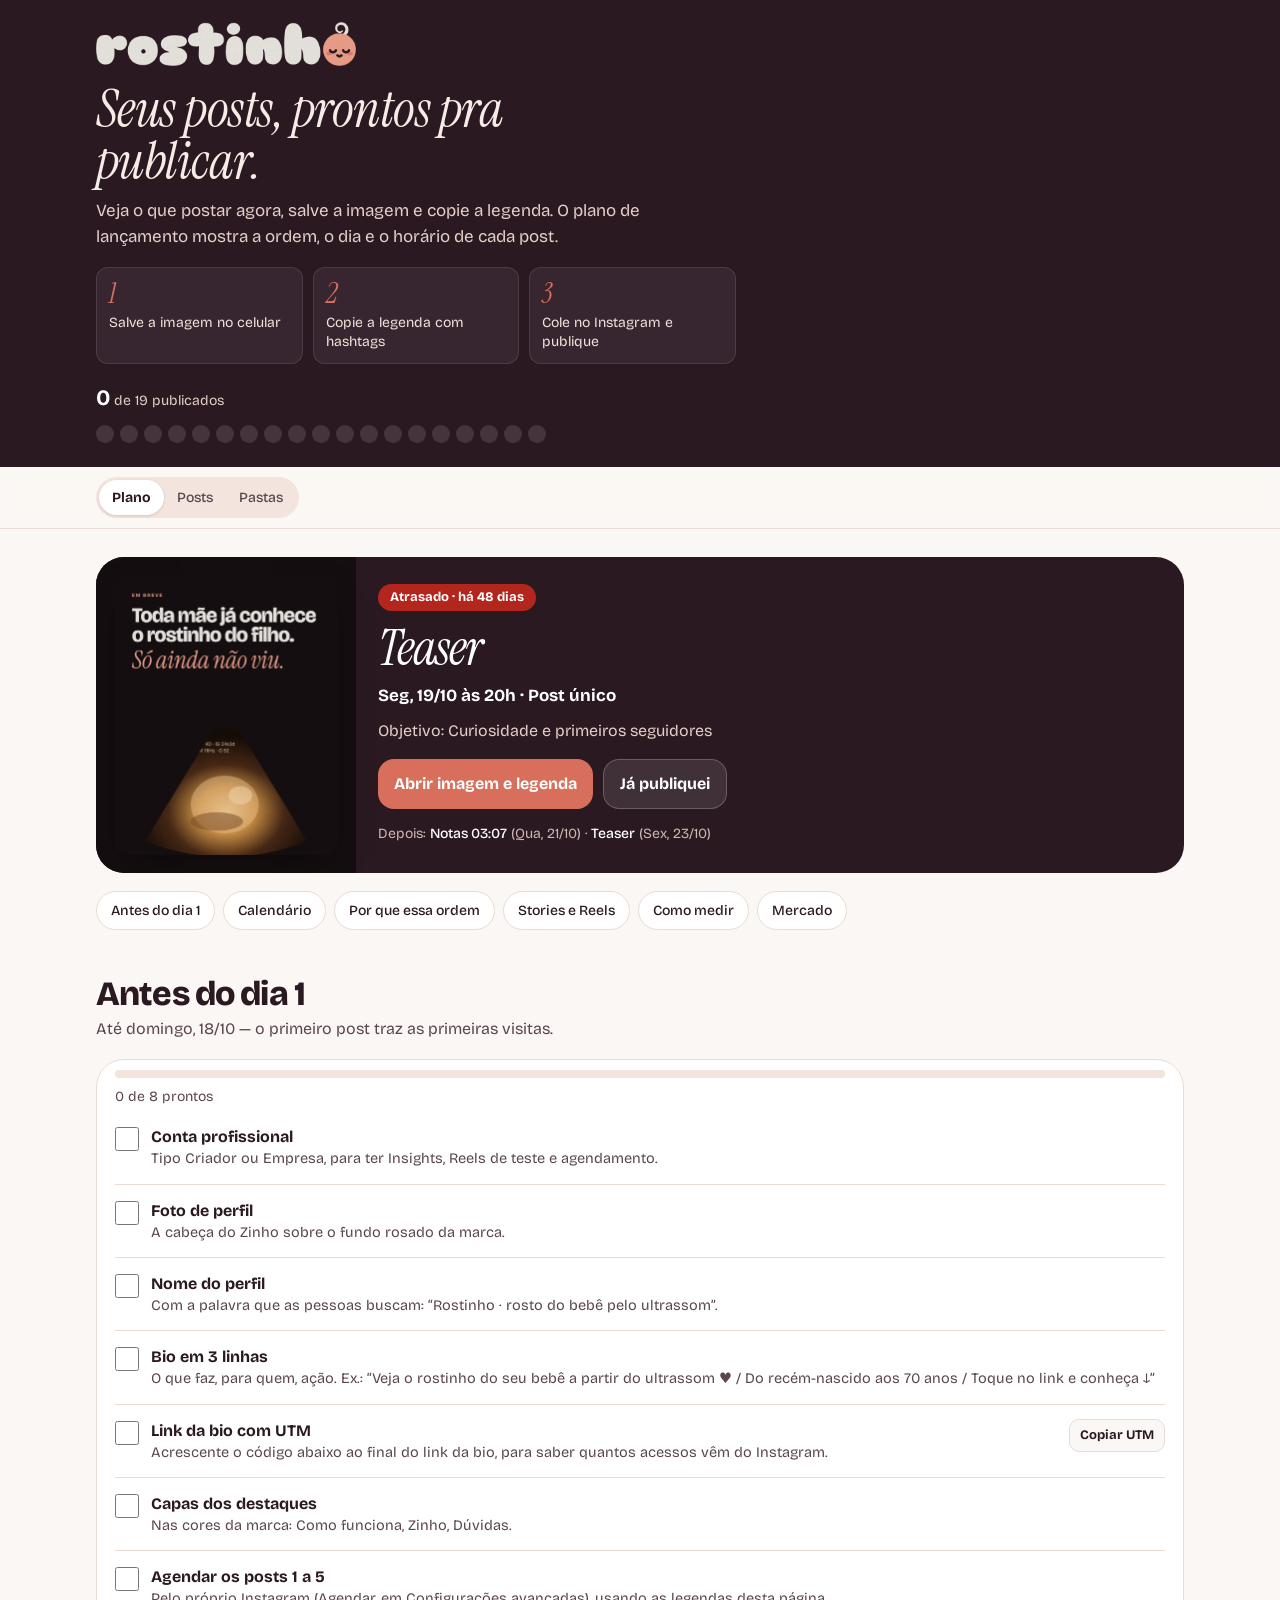
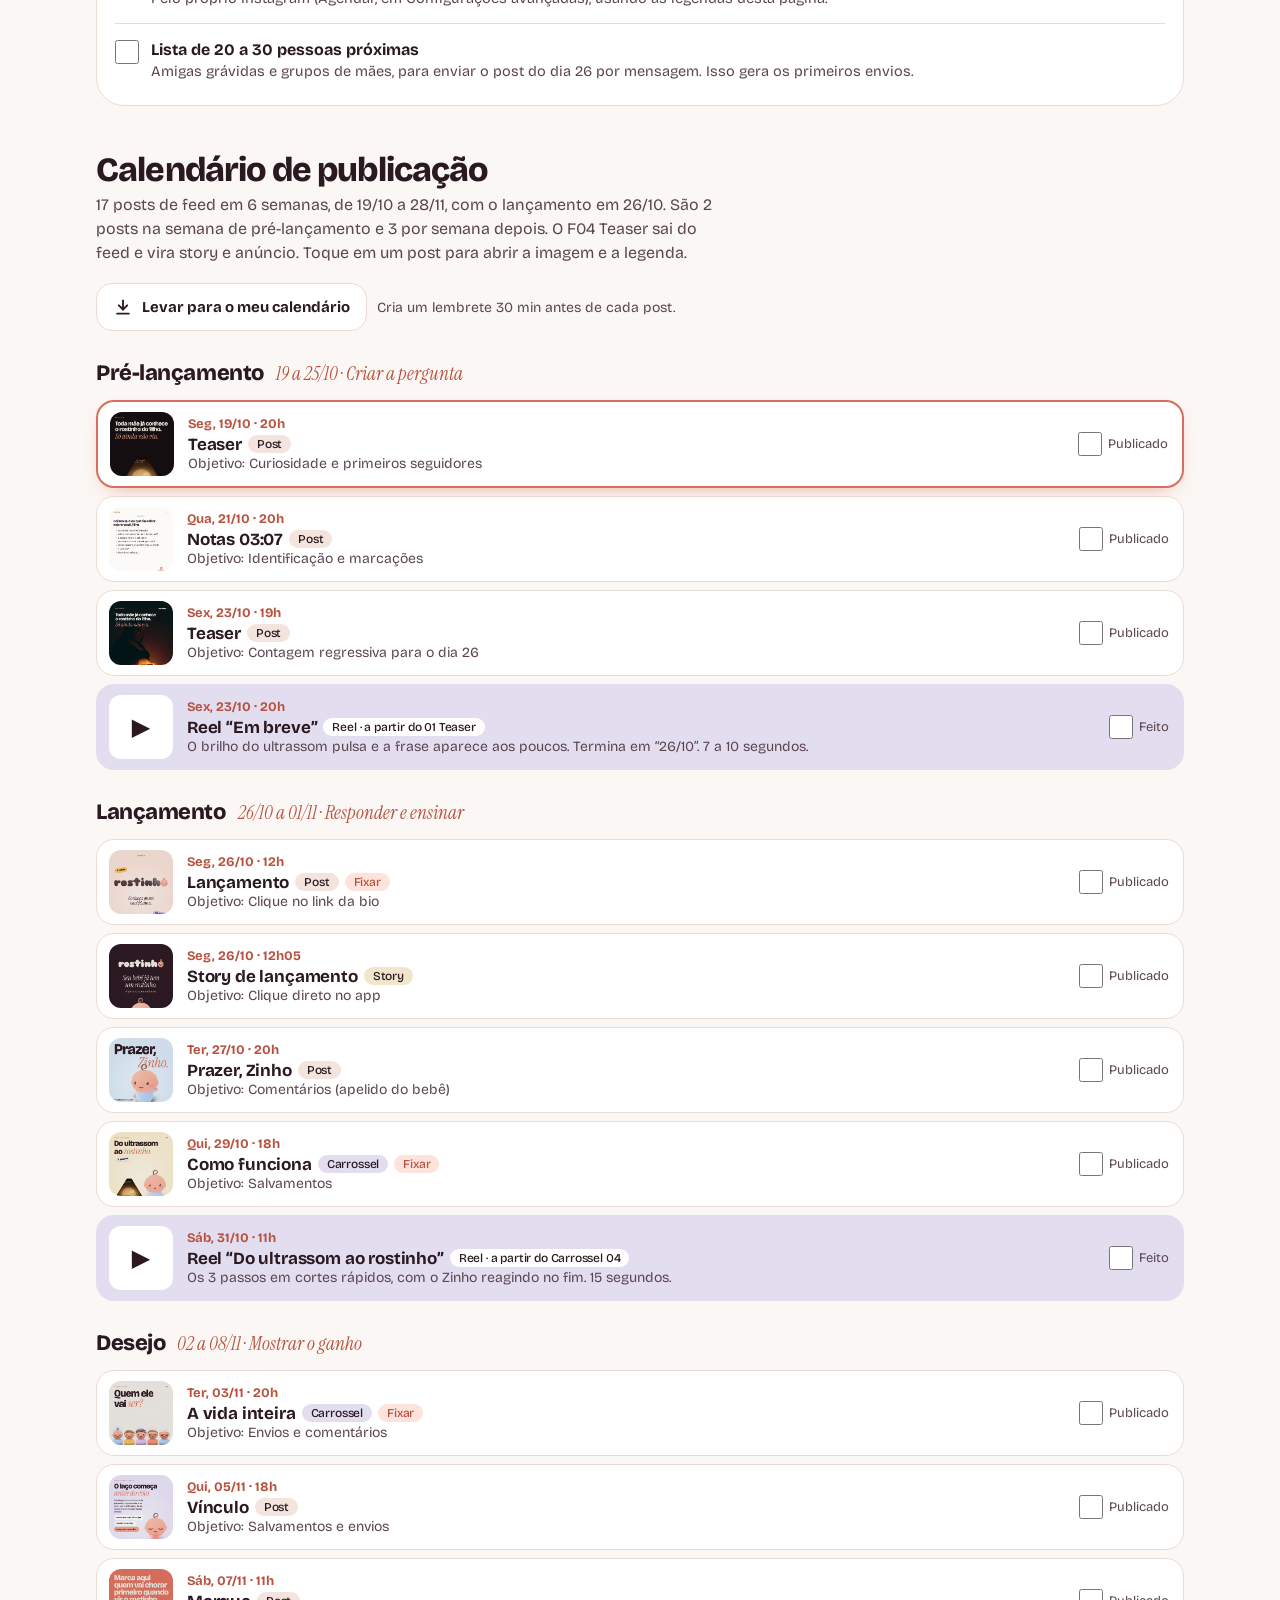
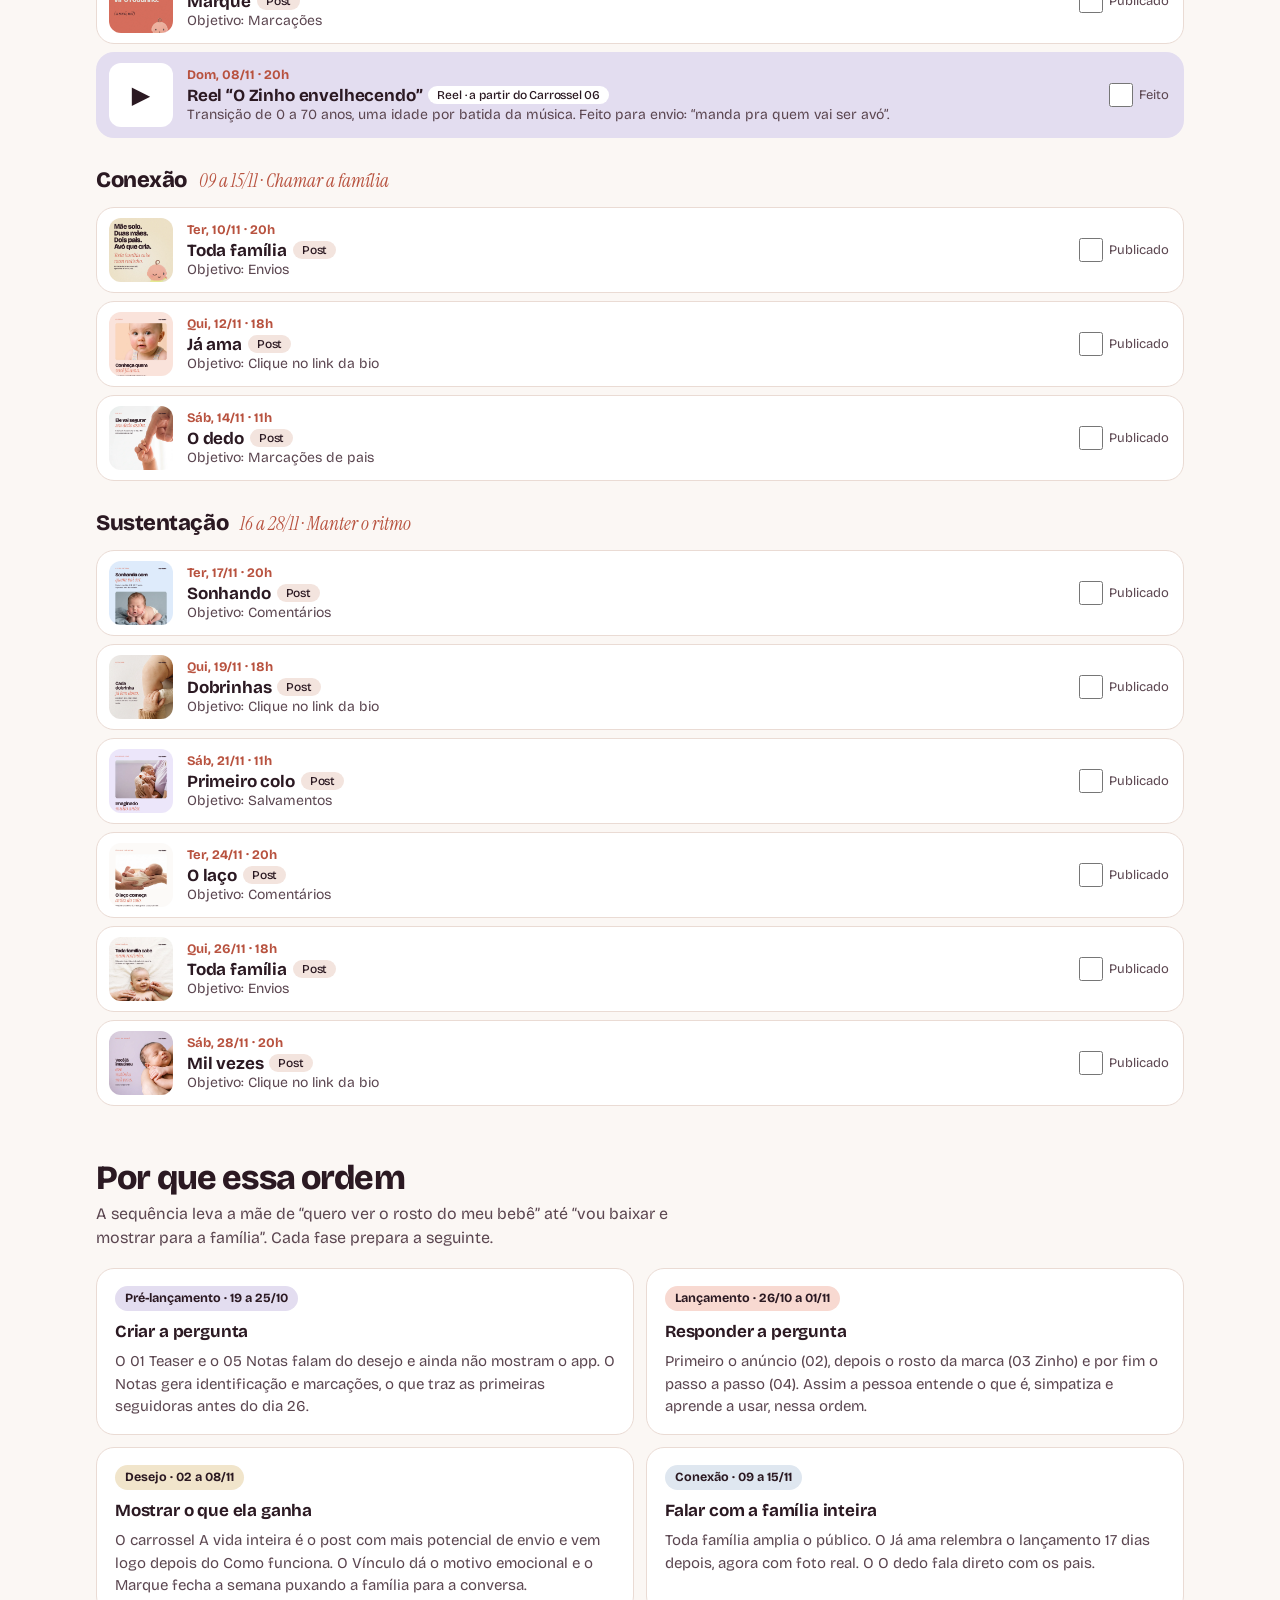
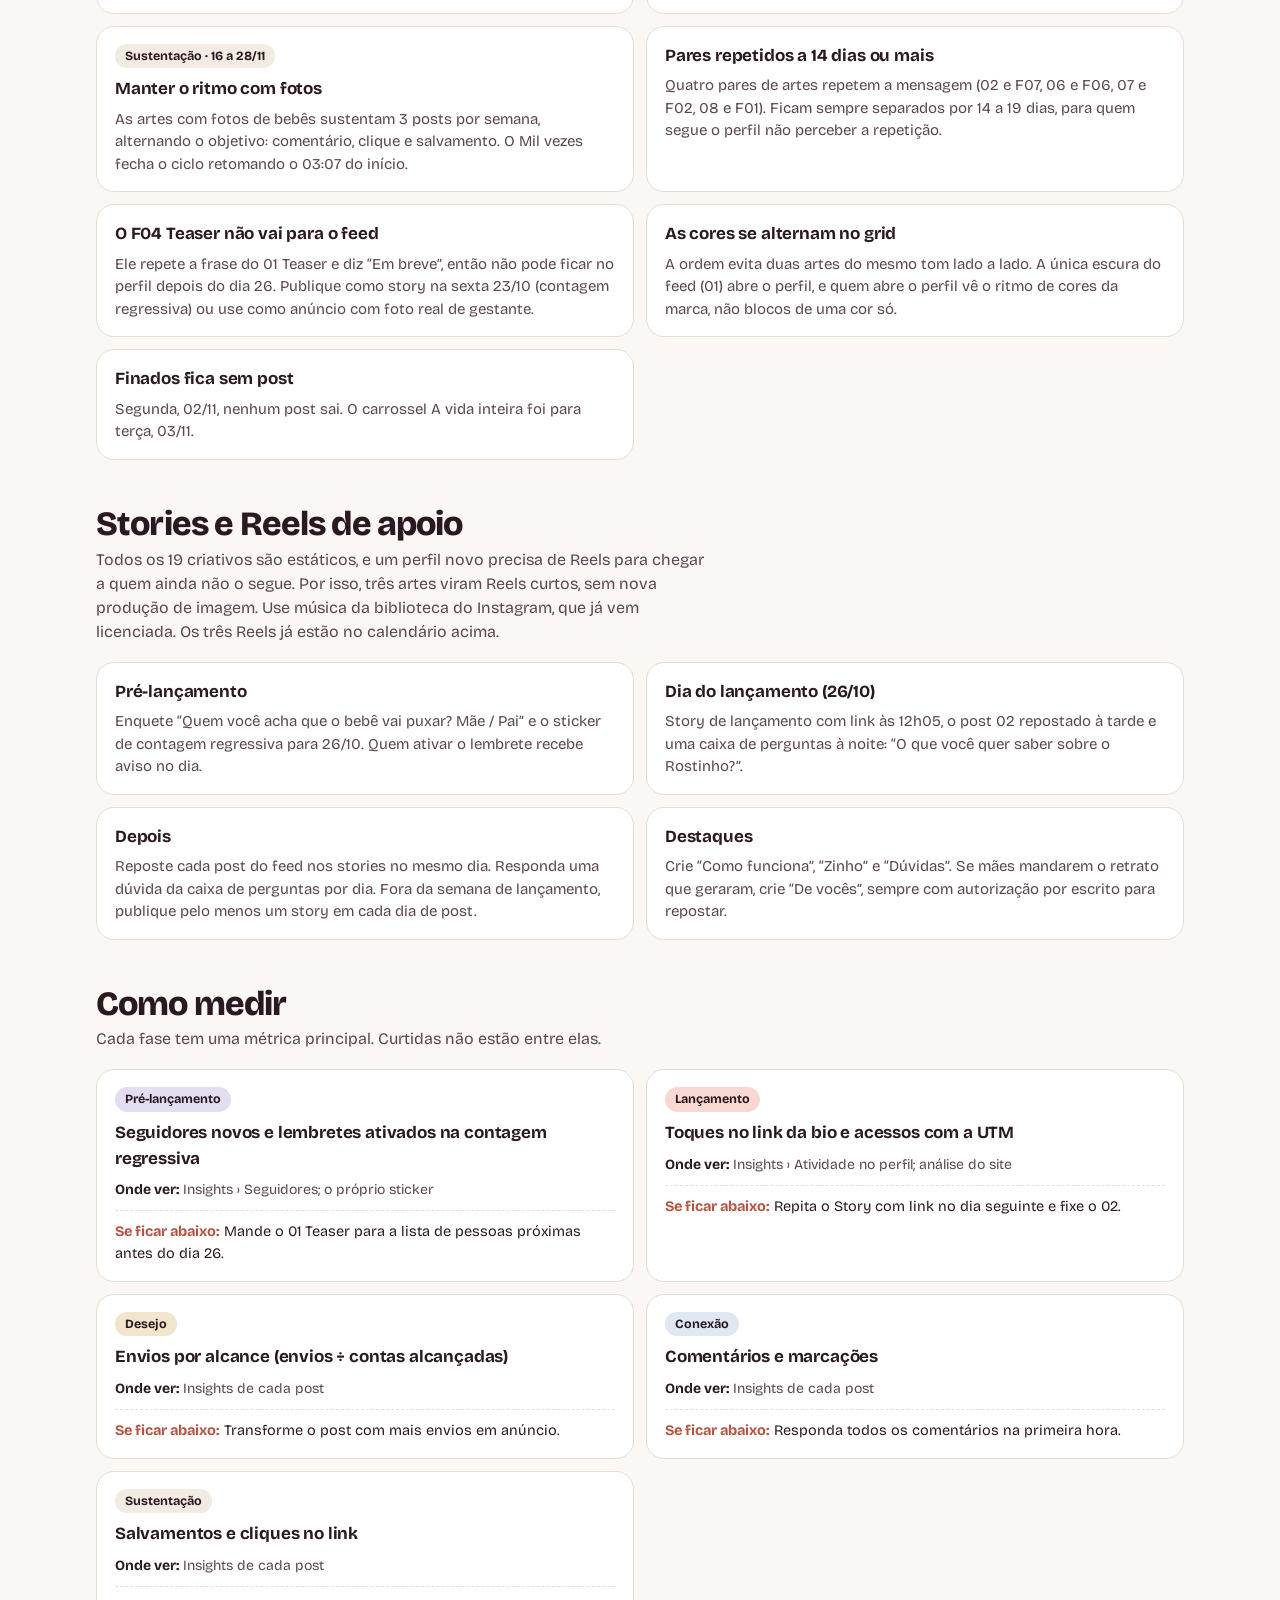
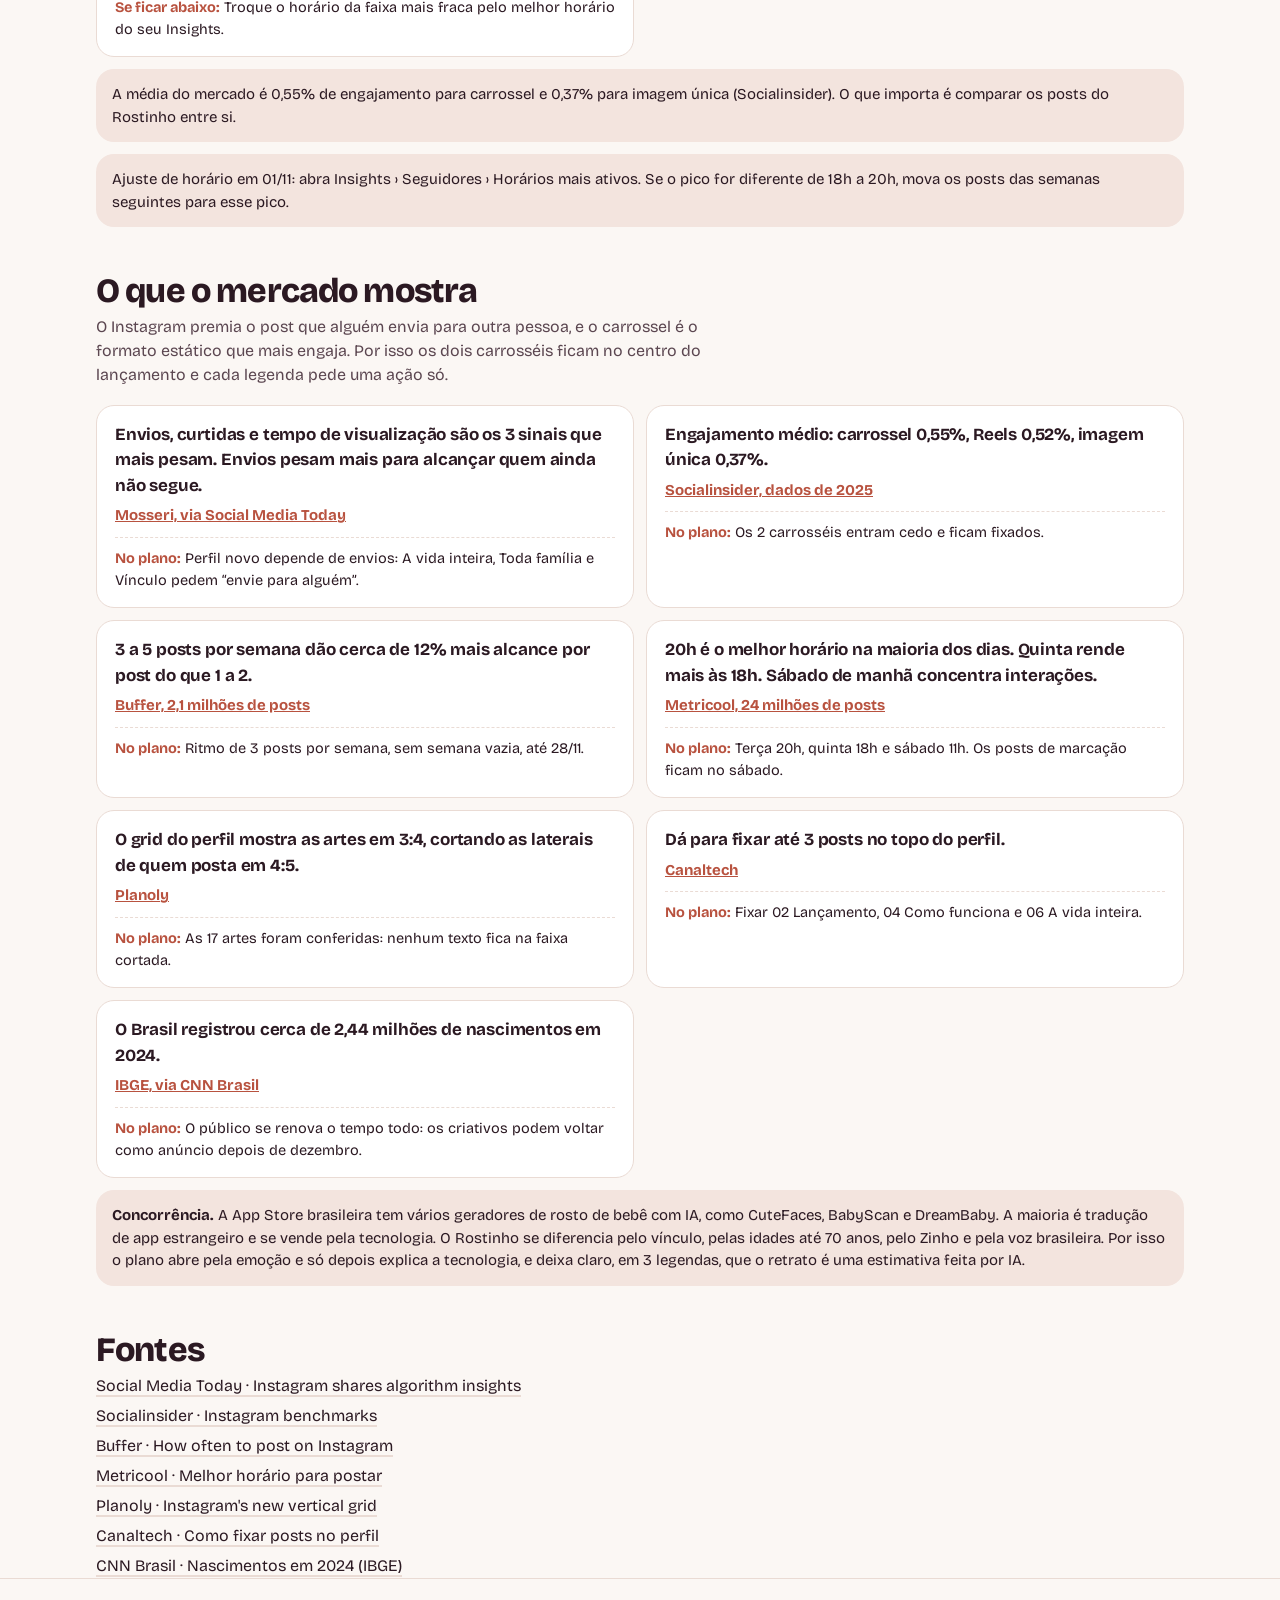
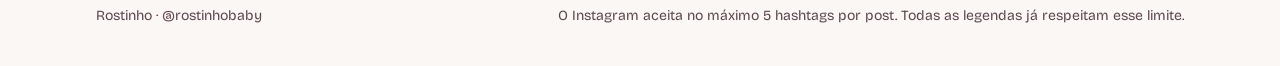
==== commit a65ab721: "Aba Plano: próximo post, checklist, calendário de lançamento, Reels, métricas, mercado e arquivo .ic" ====
--- a/index.html
+++ b/index.html
@@ -34,16 +34,16 @@
 .wrap{max-width:1120px;margin:0 auto;padding:0 16px}
 
 /* ---------- topo ---------- */
-.hero{background:var(--ink);color:#f6ece6;padding:28px 0 34px;position:relative;overflow:hidden}
+.hero{background:var(--ink);color:#f6ece6;padding:22px 0 24px;position:relative;overflow:hidden}
 .hero .wrap{position:relative}
 .hero-logo{width:min(260px,62vw);height:auto}
-.hero h1{font-family:var(--serif);font-style:italic;font-weight:400;font-size:clamp(38px,8vw,72px);line-height:.98;letter-spacing:-.01em;margin:26px 0 14px;max-width:14ch}
+.hero h1{font-family:var(--serif);font-style:italic;font-weight:400;font-size:clamp(34px,6vw,52px);line-height:1;letter-spacing:-.01em;margin:18px 0 10px;max-width:22ch}
 .hero p.lead{margin:0;max-width:52ch;color:#e3cfc7;font-size:17px}
-.steps{list-style:none;padding:0;margin:26px 0 0;display:grid;grid-template-columns:repeat(3,minmax(0,1fr));gap:10px;max-width:640px}
+.steps{list-style:none;padding:0;margin:18px 0 0;display:grid;grid-template-columns:repeat(3,minmax(0,1fr));gap:10px;max-width:640px}
 .steps li{background:rgba(255,255,255,.06);border:1px solid rgba(255,255,255,.1);border-radius:var(--radius-md);padding:12px 12px 12px;font-size:14px;line-height:1.3;color:#f1e3dc}
 .steps b{display:block;font-family:var(--serif);font-style:italic;font-weight:400;font-size:28px;line-height:1;color:var(--coral);margin-bottom:6px}
 
-.progress{margin-top:28px;max-width:640px}
+.progress{margin-top:18px;max-width:640px}
 .progress-top{display:flex;justify-content:space-between;align-items:baseline;gap:12px;font-size:14px;color:#e3cfc7}
 .progress-top strong{font-size:22px;color:#fff;font-weight:700}
 .dots{display:flex;flex-wrap:wrap;gap:6px;margin-top:10px}
@@ -157,10 +157,92 @@
 .toast{position:fixed;left:50%;bottom:calc(18px + env(safe-area-inset-bottom));transform:translate(-50%,30px);background:var(--ink);color:#fff;padding:12px 18px;border-radius:14px;font-weight:500;font-size:15px;opacity:0;pointer-events:none;transition:opacity .2s,transform .2s;z-index:50;max-width:calc(100% - 32px);text-align:center;box-shadow:0 12px 30px -10px rgba(0,0,0,.45)}
 .toast.show{opacity:1;transform:translate(-50%,0)}
 
+
+/* ---------- aba Plano ---------- */
+.filters{display:contents}.filters[hidden]{display:none}
+.post{scroll-margin-top:72px}
+.post.flash{animation:flash 1.6s ease-out}
+@keyframes flash{0%,35%{box-shadow:0 0 0 4px var(--coral)}100%{box-shadow:0 0 0 4px transparent}}
+.plan{padding-top:28px}
+.plan section{scroll-margin-top:68px}
+.plan h2{font-size:clamp(24px,4.6vw,34px);line-height:1.05;letter-spacing:-.025em;font-weight:800;margin:0 0 6px}
+.plan .sub{margin:0 0 18px;color:var(--ink-soft);max-width:62ch}
+.plan section.blk{padding-top:46px}
+.next{display:grid;grid-template-columns:minmax(0,1fr);gap:0;background:var(--ink);color:#f6ece6;border-radius:var(--radius-xl);overflow:hidden}
+@media (min-width:760px){.next{grid-template-columns:260px minmax(0,1fr)}}
+.next-img{padding:18px;display:grid;place-items:center}
+.next-img img{width:100%;max-width:230px;border-radius:14px;box-shadow:0 14px 34px -14px rgba(0,0,0,.6)}
+.next.is-story .next-img img{max-height:300px;width:auto}
+.next-body{padding:22px 22px 24px;display:flex;flex-direction:column;gap:10px;justify-content:center}
+.eyebrow{display:inline-flex;align-self:flex-start;align-items:center;gap:8px;background:var(--coral);color:#fff;border-radius:999px;padding:4px 12px;font-size:13px;font-weight:700}
+.eyebrow.late{background:#b3261e}
+.next h2{font-family:var(--serif);font-style:italic;font-weight:400;font-size:clamp(34px,6vw,50px);line-height:1;margin:2px 0 0;color:#fff}
+.next .when{font-size:17px;font-weight:700;color:#fff}
+.next .obj{color:#e3cfc7;margin:0}
+.next .btns{display:flex;flex-wrap:wrap;gap:10px;margin-top:6px}
+.next .btn{min-height:50px}
+.btn.ghost{background:rgba(255,255,255,.1);color:#fff;border:1px solid rgba(255,255,255,.22)}
+.btn.outline{background:var(--card);border:1.5px solid var(--line);color:var(--ink)}
+.after{font-size:14px;color:#cdb8b0;margin-top:4px}
+.after b{color:#fff;font-weight:500}
+.jump{display:flex;gap:8px;flex-wrap:wrap;margin:18px 0 0}
+.jump a{border:1.5px solid var(--line);background:var(--card);border-radius:999px;padding:8px 14px;font-size:14px;font-weight:500;text-decoration:none;color:var(--ink)}
+.jump a:hover{border-color:var(--coral)}
+.card-box{background:var(--card);border:1px solid var(--line);border-radius:var(--radius-xl);padding:8px 18px}
+.todo{display:flex;gap:12px;align-items:flex-start;padding:14px 0;border-bottom:1px solid var(--line)}
+.todo:last-child{border-bottom:0}
+.todo input{width:24px;height:24px;margin:2px 0 0;accent-color:var(--ok);flex:none}
+.todo label{display:block;cursor:pointer;flex:1;min-width:0}
+.todo b{display:block;font-size:16px}
+.todo span{display:block;overflow-wrap:anywhere;color:var(--ink-soft);font-size:14.5px;line-height:1.4}
+.todo.on b{text-decoration:line-through;text-decoration-color:var(--ok);color:var(--ink-soft)}
+.todo .mini{flex:none;border:1.5px solid var(--line);background:var(--paper);border-radius:10px;padding:6px 10px;font-size:13px;font-weight:700;cursor:pointer}
+.bar-prog{height:8px;border-radius:99px;background:var(--blush);overflow:hidden;margin:2px 0 8px}
+.bar-prog i{display:block;height:100%;background:var(--ok);border-radius:99px;transition:width .3s}
+.tl-actions{display:flex;flex-wrap:wrap;gap:10px;align-items:center;margin:0 0 6px}
+.tl-actions .btn{min-height:48px;font-size:15px}
+.hint{font-size:14px;color:var(--ink-soft)}
+.phase{margin-top:26px}
+.phase-head{display:flex;flex-wrap:wrap;align-items:baseline;gap:6px 12px;margin-bottom:10px}
+.phase-head h3{margin:0;font-size:22px;letter-spacing:-.02em;font-weight:800}
+.phase-head span{font-family:var(--serif);font-style:italic;font-size:19px;color:var(--coral-deep)}
+.row{display:grid;grid-template-columns:64px minmax(0,1fr) auto;gap:6px 14px;align-items:center;background:var(--card);border:1px solid var(--line);border-radius:var(--radius-lg);padding:10px 12px;margin-bottom:8px;cursor:pointer;position:relative}
+.row:hover{border-color:var(--coral)}
+.row.reel{background:var(--lav);border-color:transparent;cursor:default}
+.row.done{opacity:.55}
+.row.is-next{border:2px solid var(--coral);box-shadow:0 8px 22px -14px var(--coral)}
+.thumb{width:64px;height:64px;border-radius:12px;overflow:hidden;display:grid;place-items:center;background:var(--blush)}
+.thumb img{width:100%;height:100%;object-fit:cover}
+.thumb.reel{background:#fff;font-size:24px}
+.r-when{font-size:13px;font-weight:700;color:var(--coral-deep)}
+.r-title{font-size:17px;font-weight:700;line-height:1.2;letter-spacing:-.01em}
+.r-title .tag{margin-left:6px;vertical-align:2px;font-size:12px;padding:2px 9px}
+.r-obj{font-size:14px;color:var(--ink-soft);line-height:1.35}
+.r-chk{display:flex;align-items:center;gap:6px;font-size:13px;color:var(--ink-soft);cursor:pointer;padding:8px 2px}
+.r-chk input{width:24px;height:24px;margin:0;accent-color:var(--ok)}
+.r-chk span{display:none}
+@media (min-width:640px){.r-chk span{display:inline}}
+.grid2{display:grid;grid-template-columns:minmax(0,1fr);gap:12px}
+@media (min-width:760px){.grid2{grid-template-columns:repeat(2,minmax(0,1fr))}}
+.info{background:var(--card);border:1px solid var(--line);border-radius:var(--radius-lg);padding:16px 18px}
+.info h4{margin:0 0 6px;font-size:17px;letter-spacing:-.01em}
+.info p{margin:0;font-size:15px;color:var(--ink-soft);line-height:1.5}
+.info .badge{display:inline-block;font-size:12.5px;font-weight:700;border-radius:999px;padding:3px 10px;margin-bottom:8px;color:var(--ink)}
+.info .does{margin-top:10px;padding-top:10px;border-top:1px dashed var(--line);font-size:14.5px;color:var(--ink)}
+.info .does b{color:var(--coral-deep)}
+.info a{color:var(--coral-deep);font-weight:700}
+.info .kv{font-size:14px;margin-top:8px;color:var(--ink-soft)}
+.info .kv b{color:var(--ink)}
+.callout{background:var(--blush);border-radius:var(--radius-lg);padding:14px 16px;font-size:15px;margin-top:12px}
+.srcs{margin:0;padding:0;list-style:none;display:grid;gap:6px}
+.srcs a{color:var(--ink);text-decoration-color:var(--line);text-underline-offset:4px;text-decoration-thickness:2px}
+.srcs a:hover{text-decoration-color:var(--coral)}
+.ph-f1{background:var(--lav)}.ph-f2{background:#f8d9d1}.ph-f3{background:var(--butter)}.ph-f4{background:var(--sky)}.ph-f5{background:var(--cream)}
+
 @media (max-width:600px){
   .hero{padding:22px 0 24px}
   .hero-logo{width:180px}
-  .hero h1{font-size:40px;margin:18px 0 10px}
+  .hero h1{font-size:34px;margin:14px 0 8px}
   .hero p.lead{font-size:15px}
   .steps{margin-top:18px;gap:8px}
   .steps li{font-size:13px;padding:9px 10px}
@@ -183,7 +265,7 @@
   <div class="wrap">
     <img class="hero-logo" src="assets/logo-light.png" alt="Rostinho" width="762" height="130">
     <h1>Seus posts, prontos pra publicar.</h1>
-    <p class="lead">Cada criativo já vem com legenda, hashtags e texto alternativo, na ordem do calendário de lançamento: dia, horário e fase de cada post.</p>
+    <p class="lead">Veja o que postar agora, salve a imagem e copie a legenda. O plano de lançamento mostra a ordem, o dia e o horário de cada post.</p>
     <ol class="steps" aria-label="Como publicar">
       <li><b>1</b>Salve a imagem no celular</li>
       <li><b>2</b>Copie a legenda com hashtags</li>
@@ -198,7 +280,8 @@
 
 <nav class="bar" aria-label="Filtros">
   <div class="wrap">
-    <span class="seg" role="group" aria-label="Organizar por"><button class="view-btn" data-view="plan" aria-pressed="true">Calendário</button><button class="view-btn" data-view="folders" aria-pressed="false">Pastas</button></span>
+    <span class="seg" role="group" aria-label="Ver"><button class="view-btn" data-view="plano" aria-pressed="true">Plano</button><button class="view-btn" data-view="cal" aria-pressed="false">Posts</button><button class="view-btn" data-view="folders" aria-pressed="false">Pastas</button></span>
+    <span class="filters" id="filters" hidden>
     <span class="sep" aria-hidden="true"></span>
     <button class="chip" data-filter="all" aria-pressed="true">Tudo<span class="n" data-n="all"></span></button>
     <button class="chip" data-filter="carousel" aria-pressed="false">Carrosséis<span class="n" data-n="carousel"></span></button>
@@ -206,6 +289,7 @@
     <button class="chip" data-filter="story" aria-pressed="false">Story<span class="n" data-n="story"></span></button>
     <span class="sep" aria-hidden="true"></span>
     <label class="toggle"><input type="checkbox" id="hideDone">Esconder publicados</label>
+    </span>
   </div>
 </nav>
 
@@ -221,7 +305,7 @@
 
 <div class="toast" id="toast" role="status" aria-live="polite"></div>
 
-<script id="data" type="application/json">{"sections": [{"id": "s01", "title": "Primeiros posts", "folder": "01 - PRIMEIROS POSTS"}, {"id": "s02", "title": "Carrossel: Como funciona", "folder": "02 - CARROSSEL COMO FUNCIONA"}, {"id": "s03", "title": "Carrossel: A vida inteira", "folder": "03 - CARROSSEL A VIDA INTEIRA"}, {"id": "s04", "title": "Conexão e compartilhamento", "folder": "04 - CONEXAO E COMPARTILHAMENTO"}, {"id": "s05", "title": "Bebês", "folder": "05 - BEBES"}], "posts": [{"id": "01-teaser", "section": "s01", "order": "01", "title": "Teaser", "type": "single", "goal": "Gerar curiosidade e seguidores", "caption": "Você já sabe o jeito que ele se mexe às 3 da manhã. Só falta conhecer o rosto.\n\nDesde o primeiro ultrassom, a pergunta não sai da cabeça: vai ter o nariz de quem? O cabelo vai ser cacheado? Vai puxar o sorriso da mãe ou a teimosia do pai?\n\nTá chegando um jeito novo de imaginar esse rostinho. Com carinho e com aquele friozinho na barriga que só quem está esperando conhece.\n\nSiga o perfil e ative as notificações pra ver primeiro. 🤍", "hashtags": ["#rostinhobaby", "#gravidez", "#gestante", "#ultrassom", "#maternidade"], "alt": "Fundo escuro com a imagem de um ultrassom iluminado em tons dourados e o texto: Em breve. Toda mãe já conhece o rostinho do filho. Só ainda não viu.", "slides": [{"full": "img/full/rostinho-01-teaser.png", "web": "img/web/rostinho-01-teaser.webp", "w": 1080, "h": 1350, "bg": "#150e11", "bytes": 676990}], "plan": {"n": 1, "day": "Seg, 19/10", "time": "20h", "phase": "f1"}, "pin": false}, {"id": "02-lancamento", "section": "s01", "order": "02", "title": "Lançamento", "type": "single", "goal": "Anunciar o app e levar pro link", "caption": "Chegou o dia de conhecer quem você já ama.\n\nO Rostinho junta três coisas:\n• o ultrassom do seu bebê\n• uma foto da mãe\n• uma foto do pai\n\nE devolve um retrato de como esse rostinho pode ser: recém-nascido, aos 5, aos 18… até os 70 anos. As fotos dos pais são opcionais.\n\nÉ um jeito carinhoso de imaginar, feito com inteligência artificial. Não é exame nem previsão médica. É aquele \"será que vai ser assim?\" finalmente ganhando forma.\n\nToque no link da bio e veja o seu. 🤍", "hashtags": ["#rostinhobaby", "#gravidez", "#ultrassom", "#gestante", "#maedeprimeiraviagem"], "alt": "Logo do Rostinho em letras arredondadas marrons, com etiquetas de 0 anos e 70 anos, e o texto: Chegou. Conheça quem você já ama. Ultrassom mais mãe mais pai igual ao rostinho do seu bebê.", "slides": [{"full": "img/full/rostinho-02-lancamento.png", "web": "img/web/rostinho-02-lancamento.webp", "w": 1080, "h": 1350, "bg": "#ecd6cd", "bytes": 1410152}], "plan": {"n": 3, "day": "Seg, 26/10", "time": "12h", "phase": "f2"}, "pin": true}, {"id": "story-lancamento", "section": "s01", "order": "02", "title": "Story de lançamento", "type": "story", "goal": "Levar pro link no mesmo dia do lançamento", "caption": "Conhecer o Rostinho", "hashtags": [], "storyTip": "Story não tem legenda. Publique no mesmo dia do post de lançamento, adicione o sticker de Link com o endereço do app (o mesmo da bio) e posicione em cima do botão \"toque no link e conheça\". O texto abaixo é o que vai escrito no sticker.", "alt": "Fundo vinho com o logo do Rostinho, o mascote Zinho acenando e o texto: Seu bebê já tem um rostinho. A gente só ajuda você a ver.", "slides": [{"full": "img/full/rostinho-story-lancamento.png", "web": "img/web/rostinho-story-lancamento.webp", "w": 1080, "h": 1920, "bg": "#2b1922", "bytes": 862669}], "plan": {"n": 3.5, "day": "Seg, 26/10", "time": "12h05", "phase": "f2"}, "pin": false}, {"id": "03-prazer-zinho", "section": "s01", "order": "03", "title": "Prazer, Zinho", "type": "single", "goal": "Apresentar o mascote e puxar comentários", "caption": "Ele dormia quietinho no nosso logo. Até que um dia acordou. 👋\n\nPrazer, Zinho. Mascote oficial do Rostinho, dono de um macacão azul e de um cachinho que nenhum pente vence.\n\nÉ ele quem vai aparecer por aqui explicando como tudo funciona, contando curiosidades da gestação e, claro, fazendo charme.\n\nE o seu bebê, qual apelido já ganhou antes de nascer? Feijãozinho, pitoco, inquilino… vale tudo. Conta aqui embaixo 👇", "hashtags": ["#rostinhobaby", "#gestante", "#gravidez", "#bebe", "#maternidade"], "alt": "Fundo azul claro com o mascote Zinho em 3D, um bebê com macacão azul e um cachinho na cabeça, acenando. Texto: Prazer, Zinho. O rostinho do nosso logo ganhou corpo, macacão e um cachinho teimoso.", "slides": [{"full": "img/full/rostinho-03-prazer-zinho.png", "web": "img/web/rostinho-03-prazer-zinho.webp", "w": 1080, "h": 1350, "bg": "#cfddeb", "bytes": 1461837}], "plan": {"n": 4, "day": "Ter, 27/10", "time": "20h", "phase": "f2"}, "pin": false}, {"id": "04-como-funciona", "section": "s02", "order": "04", "title": "Como funciona", "type": "carousel", "goal": "Explicar o app e gerar salvamentos", "caption": "Do ultrassom ao rostinho em 3 passos. Arrasta pro lado →\n\n1. Envie o ultrassom\n2D, 3D ou 4D. Vale aquela foto do exame que já mora no seu celular.\n\n2. Some a mãe e o pai\nUma foto de cada, se quiser. São eles que emprestam o nariz, os olhos e o cabelo.\n\n3. Escolha a idade\nDe recém-nascido a 70 anos. Em segundos aparece um retrato de quem está chegando.\n\nPronto. Agora é só se emocionar (e mandar no grupo da família).\n\nOs retratos são gerados por inteligência artificial: um jeito carinhoso de imaginar, não uma previsão exata.\n\n📌 Salve este post pra usar no dia do próximo ultrassom. O Rostinho está no link da bio.", "hashtags": ["#rostinhobaby", "#ultrassom", "#ultrassom4d", "#gestante", "#gravidez"], "alt": "Carrossel de 5 imagens explicando o Rostinho: capa Do ultrassom ao rostinho em 3 passos; passo 1, envie o ultrassom; passo 2, some a mãe e o pai; passo 3, escolha a idade de 0 a 70 anos; e o fechamento Conheça quem você já ama, link na bio.", "slides": [{"full": "img/full/rostinho-04-como-funciona-1.png", "web": "img/web/rostinho-04-como-funciona-1.webp", "w": 1080, "h": 1350, "bg": "#ede1c7", "bytes": 1462145}, {"full": "img/full/rostinho-04-como-funciona-2.png", "web": "img/web/rostinho-04-como-funciona-2.webp", "w": 1080, "h": 1350, "bg": "#150e11", "bytes": 670738}, {"full": "img/full/rostinho-04-como-funciona-3.png", "web": "img/web/rostinho-04-como-funciona-3.webp", "w": 1080, "h": 1350, "bg": "#ded9ec", "bytes": 1505615}, {"full": "img/full/rostinho-04-como-funciona-4.png", "web": "img/web/rostinho-04-como-funciona-4.webp", "w": 1080, "h": 1350, "bg": "#ede1c7", "bytes": 1441270}, {"full": "img/full/rostinho-04-como-funciona-5.png", "web": "img/web/rostinho-04-como-funciona-5.webp", "w": 1080, "h": 1350, "bg": "#ecd6cd", "bytes": 1420270}], "zip": "zip/rostinho-04-como-funciona.zip", "plan": {"n": 5, "day": "Qui, 29/10", "time": "18h", "phase": "f2"}, "pin": true}, {"id": "05-notas", "section": "s01", "order": "05", "title": "Notas 03:07", "type": "single", "goal": "Identificação, marcações e compartilhamentos", "caption": "03:07. O bebê resolveu treinar futebol e o sono foi embora junto.\n\nE aí a cabeça começa: com quem ele vai parecer? Vai ter o meu sorriso ou o do pai? O cabelo vai ser cacheado? E com 15 anos? E com 40?\n\nSe você também tem uma lista assim escondida nas notas do celular, saiba que não está sozinha. 🤍\n\nMarca aqui uma mãe que está acordada agora (ou que vai se identificar amanhã cedo).", "hashtags": ["#rostinhobaby", "#gestante", "#maternidadereal", "#maedeprimeiraviagem", "#gravidez"], "alt": "Print estilizado do app de notas do celular, às 3h07, com o título Coisas que eu queria saber sobre você, filho, e perguntas como com quem você vai parecer e como vai ser seu rosto com 15 anos. Embaixo, o mascote Zinho dormindo e o texto: marca uma mãe acordada agora.", "slides": [{"full": "img/full/rostinho-05-notas.png", "web": "img/web/rostinho-05-notas.webp", "w": 1080, "h": 1350, "bg": "#fbfaf7", "bytes": 124393}], "plan": {"n": 2, "day": "Qua, 21/10", "time": "20h", "phase": "f1"}, "pin": false}, {"id": "06-vida-inteira", "section": "s03", "order": "06", "title": "A vida inteira", "type": "carousel", "goal": "Emocionar e gerar comentários e envios", "caption": "Você vai ver esse rostinho mudar a vida inteira. Que tal dar uma espiadinha agora?\n\nRecém-nascido: o primeiro colo e o rosto que você esperou nove meses.\n5 anos: mochila nas costas, primeiro dia de escola.\n18 anos: formatura. Você vai chorar, avisando.\n40 anos: aquele jeitinho que veio de você.\n70 anos: o cachinho virou cabelo branco. O amor continua igual.\n\nAqui quem posou foi o Zinho. No app, os retratos são realistas e feitos a partir do ultrassom e das fotos de vocês.\n\nQual idade você teria mais curiosidade de ver? Conta aqui embaixo 👇", "hashtags": ["#rostinhobaby", "#gravidez", "#gestante", "#maternidade", "#bebe"], "alt": "Carrossel de 6 imagens com o Zinho em várias idades: capa Quem ele vai ser?, depois recém-nascido, 5 anos, 18 anos, 40 anos e 70 anos, cada um com uma frase sobre aquela fase da vida.", "slides": [{"full": "img/full/rostinho-06-vida-inteira-1.png", "web": "img/web/rostinho-06-vida-inteira-1.webp", "w": 1080, "h": 1350, "bg": "#e3e0da", "bytes": 960516}, {"full": "img/full/rostinho-06-vida-inteira-2.png", "web": "img/web/rostinho-06-vida-inteira-2.webp", "w": 1080, "h": 1350, "bg": "#cfddeb", "bytes": 1598683}, {"full": "img/full/rostinho-06-vida-inteira-3.png", "web": "img/web/rostinho-06-vida-inteira-3.webp", "w": 1080, "h": 1350, "bg": "#ede1c7", "bytes": 1584353}, {"full": "img/full/rostinho-06-vida-inteira-4.png", "web": "img/web/rostinho-06-vida-inteira-4.webp", "w": 1080, "h": 1350, "bg": "#ded9ec", "bytes": 1562391}, {"full": "img/full/rostinho-06-vida-inteira-5.png", "web": "img/web/rostinho-06-vida-inteira-5.webp", "w": 1080, "h": 1350, "bg": "#ecd6cd", "bytes": 1612866}, {"full": "img/full/rostinho-06-vida-inteira-6.png", "web": "img/web/rostinho-06-vida-inteira-6.webp", "w": 1080, "h": 1350, "bg": "#dbe3eb", "bytes": 1563981}], "zip": "zip/rostinho-06-vida-inteira.zip", "plan": {"n": 6, "day": "Ter, 03/11", "time": "20h", "phase": "f3"}, "pin": true}, {"id": "07-vinculo", "section": "s04", "order": "07", "title": "Vínculo", "type": "single", "goal": "Educar e gerar salvamentos e envios", "caption": "O amor pelo bebê começa antes do parto. E a psicologia tem até nome pra isso.\n\nChama vínculo pré-natal: o laço que mãe e pai constroem com o bebê ainda na barriga. Ele não pede nada mirabolante. Cresce com gestos pequenos do dia a dia:\n\n• conversar com a barriga (lá pela metade da gestação, ele já começa a ouvir sua voz)\n• escolher o nome e testar como ele soa\n• imaginar o rostinho\n\nFoi por causa desse terceiro gesto que o Rostinho nasceu.\n\nEnvie pra alguém que está esperando um bebê. 🤍", "hashtags": ["#rostinhobaby", "#vinculoprenatal", "#gestacao", "#gravidez", "#maternidade"], "alt": "Fundo lilás com o Zinho segurando um coração e o texto: Ciência com carinho. O laço começa antes do colo. Psicólogos chamam de vínculo pré-natal o laço que mãe e pai criam com o bebê antes de ele nascer. Gestos: conversar com a barriga, escolher o nome, imaginar o rostinho.", "slides": [{"full": "img/full/rostinho-07-vinculo.png", "web": "img/web/rostinho-07-vinculo.webp", "w": 1080, "h": 1350, "bg": "#ded9ec", "bytes": 1407026}], "plan": {"n": 7, "day": "Qui, 05/11", "time": "18h", "phase": "f3"}, "pin": false}, {"id": "08-toda-familia", "section": "s04", "order": "08", "title": "Toda família", "type": "single", "goal": "Inclusão, envios e alcance", "caption": "Aqui não tem campo obrigatório escrito \"nome do pai\".\n\nFamília é quem chega junto. Mãe solo, duas mães, dois pais, avó que cria, tia que virou mãe, padrasto que virou pai.\n\nNo Rostinho, as fotos são opcionais: dá pra fazer só com o ultrassom, com uma foto ou com duas. O que não é opcional é o amor (e esse a gente sabe que já está aí).\n\nEnvie pra família que está esperando esse rostinho. 🤍", "hashtags": ["#rostinhobaby", "#familia", "#diversidadefamiliar", "#maesolo", "#gestante"], "alt": "Fundo amarelo claro com o Zinho de macacão verde acenando e o texto: Mãe solo. Duas mães. Dois pais. Avó que cria. Toda família cabe num rostinho. As fotos do pai e da mãe são opcionais. O amor, não.", "slides": [{"full": "img/full/rostinho-08-toda-familia.png", "web": "img/web/rostinho-08-toda-familia.webp", "w": 1080, "h": 1350, "bg": "#ede1c7", "bytes": 1473390}], "plan": {"n": 9, "day": "Ter, 10/11", "time": "20h", "phase": "f4"}, "pin": false}, {"id": "09-marque", "section": "s04", "order": "09", "title": "Marque", "type": "single", "goal": "Marcações e comentários", "caption": "A vovó é a favorita, mas a gente já viu tio chorar mais. 👀\n\nToda família tem aquela pessoa que chora em chá revelação, em comercial de margarina e em foto de ultrassom. Quando o rostinho aparecer na tela, ela vai ser a primeira.\n\nMarca ela aqui. A gente quer saber quem é 😂👇", "hashtags": ["#rostinhobaby", "#chadebebe", "#charevelacao", "#gravidez", "#familia"], "alt": "Fundo coral com o Zinho surpreso e o texto: Marca aqui quem vai chorar primeiro quando vir o rostinho. A vovó, né?", "slides": [{"full": "img/full/rostinho-09-marque.png", "web": "img/web/rostinho-09-marque.webp", "w": 1080, "h": 1350, "bg": "#d56d5b", "bytes": 756938}], "plan": {"n": 8, "day": "Sáb, 07/11", "time": "11h", "phase": "f3"}, "pin": false}, {"id": "f01-toda-familia", "section": "s05", "order": "F01", "title": "Toda família", "type": "single", "goal": "Inclusão e envios", "caption": "Quantas mãos cabem em volta de um bebê? Todas as que amam.\n\nNão existe formato certo de família. Existe gente esperando por um rostinho: mãe solo, duas mães, dois pais, avó que cria, a madrinha que já comprou metade do enxoval.\n\nPor isso, no Rostinho, as fotos são opcionais. Você monta com quem faz parte da história.\n\nCompartilhe com a sua rede de apoio. 🤍", "hashtags": ["#rostinhobaby", "#familia", "#rededeapoio", "#maternidade", "#bebe"], "alt": "Foto de um bebê sorrindo deitado, rodeado por várias mãos de pessoas diferentes, com o texto: Toda família cabe num rostinho. Mãe solo, duas mães, dois pais, avó que cria. As fotos são opcionais. O amor, não.", "slides": [{"full": "img/full/rostinho-f01-toda-familia.png", "web": "img/web/rostinho-f01-toda-familia.webp", "w": 1080, "h": 1350, "bg": "#f5f1ee", "bytes": 1838400}], "plan": {"n": 16, "day": "Qui, 26/11", "time": "18h", "phase": "f5"}, "pin": false}, {"id": "f02-o-laco", "section": "s05", "order": "F02", "title": "O laço", "type": "single", "goal": "Comentários e conexão", "caption": "Teve um dia em que a ficha caiu. Qual foi o seu?\n\nPra algumas mães foi o primeiro chute. Pra outras, o nome escolhido, o enxoval dobrado na gaveta ou a música que o bebê parece reconhecer.\n\nA psicologia chama isso de vínculo pré-natal: o laço que começa antes do colo. E imaginar o rostinho é um dos gestos que aproximam mãe, pai e bebê antes mesmo do parto.\n\nConta nos comentários o momento em que você se sentiu mãe ou pai pela primeira vez 👇", "hashtags": ["#rostinhobaby", "#vinculoprenatal", "#gestante", "#maternidade", "#paternidade"], "alt": "Foto de um recém-nascido enrolado em uma manta, apoiado nas mãos de dois adultos, com o texto: Vínculo pré-natal. O laço começa antes do colo. Imaginar o rostinho é um dos gestos que aproximam mãe, pai e bebê antes mesmo do parto.", "slides": [{"full": "img/full/rostinho-f02-o-laco.png", "web": "img/web/rostinho-f02-o-laco.webp", "w": 1080, "h": 1350, "bg": "#fbfaf7", "bytes": 427457}], "plan": {"n": 15, "day": "Ter, 24/11", "time": "20h", "phase": "f5"}, "pin": false}, {"id": "f03-dobrinhas", "section": "s05", "order": "F03", "title": "Dobrinhas", "type": "single", "goal": "Encantar e levar pro link", "caption": "Ele ainda nem nasceu e já tem opinião sobre a posição em que você dorme.\n\nJá tem jeito, já tem horário preferido pra chutar, já tem as dobrinhas que um dia você vai apertar sem parar. Só falta uma coisa: ver o rosto.\n\nO Rostinho ajuda com essa parte. Ultrassom + fotos dos pais = um retrato de quem já é dono do seu coração (e de cada dobrinha).\n\nVeja o seu pelo link da bio. 🤍", "hashtags": ["#rostinhobaby", "#gravida", "#gestante", "#bebe", "#gravidez"], "alt": "Foto de perto das dobrinhas do braço e da perna de um bebê, com uma mãozinha segurando a meia, e o texto: Cada dobrinha já tem dono. Ele já tem jeito, cheirinho e manias. Só falta você ver o rosto.", "slides": [{"full": "img/full/rostinho-f03-dobrinhas.png", "web": "img/web/rostinho-f03-dobrinhas.webp", "w": 1080, "h": 1350, "bg": "#eeece9", "bytes": 1871372}], "plan": {"n": 13, "day": "Qui, 19/11", "time": "18h", "phase": "f5"}, "pin": false}, {"id": "f04-teaser", "section": "s05", "order": "F04", "title": "Teaser", "type": "single", "goal": "Gerar curiosidade (pré-lançamento)", "caption": "Ela já sabe o nome, o enxoval e o tamanho do pezinho. Só falta o rosto.\n\nToda mãe conhece o filho muito antes do parto. Conhece o jeito de mexer, a hora preferida de chutar, o soluço que aparece depois do almoço. O rostinho é a única parte que ainda é segredo.\n\nEm breve, esse segredo vai ganhar uma prévia. 🤍\n\nSiga @rostinhobaby pra ser a primeira a ver.", "hashtags": ["#rostinhobaby", "#gestante", "#ultrassom", "#gravidez", "#maternidade"], "note": "Fora do feed: a arte diz \"Em breve\". Publique como story na sexta 23/10 (com o sticker de contagem regressiva para 26/10) e use como anúncio. A legenda abaixo serve para o anúncio.", "alt": "Foto de uma gestante em ambiente escuro segurando a imagem impressa de um ultrassom junto à barriga iluminada, com o texto: Em breve. Toda mãe já conhece o rostinho do filho. Só ainda não viu.", "slides": [{"full": "img/full/rostinho-f04-teaser.png", "web": "img/web/rostinho-f04-teaser.webp", "w": 1080, "h": 1350, "bg": "#071718", "bytes": 1857703}], "plan": {"n": 2.5, "day": "Sex, 23/10", "time": "19h", "phase": "f1"}, "pin": false}, {"id": "f05-primeiro-colo", "section": "s05", "order": "F05", "title": "Primeiro colo", "type": "single", "goal": "Emocionar e gerar salvamentos", "caption": "Você já ensaiou esse abraço mais vezes do que consegue contar.\n\nNo banho, antes de dormir, na sala de espera do pré-natal. O primeiro colo é imaginado muito antes de acontecer: o peso, o cheirinho, o rosto encostado no seu peito.\n\nO Rostinho deixa esse ensaio mais nítido. Envie o ultrassom e veja um retrato do bebê que vai caber nesse abraço.\n\nSalve este post pra mostrar pra ele daqui a alguns anos. 🤍", "hashtags": ["#rostinhobaby", "#recemnascido", "#gestante", "#maternidade", "#gravidez"], "alt": "Foto de um recém-nascido dormindo no colo da mãe, com o texto: Primeiro colo. Imaginado muito antes. Esse abraço você já sentiu mil vezes, antes de ele chegar.", "slides": [{"full": "img/full/rostinho-f05-primeiro-colo.png", "web": "img/web/rostinho-f05-primeiro-colo.webp", "w": 1080, "h": 1350, "bg": "#ece6fb", "bytes": 597764}], "plan": {"n": 14, "day": "Sáb, 21/11", "time": "11h", "phase": "f5"}, "pin": false}, {"id": "f06-sonhando", "section": "s05", "order": "F06", "title": "Sonhando", "type": "single", "goal": "Mostrar as idades e puxar comentários", "caption": "Enquanto ele sonha aí dentro, você sonha com tudo o que vem depois.\n\nO primeiro dente. A primeira mochila. A formatura. O dia em que ele vai ter a idade que você tem agora.\n\nNo Rostinho, você escolhe a fase e vê um retrato dele: recém-nascido, 5, 18, 40 ou 70 anos, e várias idades no meio do caminho.\n\nQual fase você escolheria primeiro? 👇", "hashtags": ["#rostinhobaby", "#gravidez", "#gestante", "#bebe", "#maternidade"], "alt": "Foto de um recém-nascido dormindo de bruços com as mãozinhas no rosto, com o texto: A vida inteira. Sonhando com quem vai ser. Recém-nascido, 5, 18, 40, 70 anos. Veja cada fase do rostinho.", "slides": [{"full": "img/full/rostinho-f06-sonhando.png", "web": "img/web/rostinho-f06-sonhando.webp", "w": 1080, "h": 1350, "bg": "#dcebfa", "bytes": 597183}], "plan": {"n": 12, "day": "Ter, 17/11", "time": "20h", "phase": "f5"}, "pin": false}, {"id": "f07-ja-ama", "section": "s05", "order": "F07", "title": "Já ama", "type": "single", "goal": "Conversão: clique no link", "caption": "A conta mais bonita que você vai fazer na gestação:\n\nultrassom + foto da mãe + foto do pai = o rostinho do seu bebê\n\nFunciona com ultrassom 2D, 3D ou 4D. As fotos dos pais são opcionais, mas deixam o retrato com mais cara de família: o nariz de um, os olhos do outro, o cabelo de quem ganhar a disputa.\n\nO resultado é uma estimativa feita com inteligência artificial, pra você imaginar com carinho.\n\nToque no link da bio e conheça quem você já ama. 🤍", "hashtags": ["#rostinhobaby", "#ultrassom", "#ultrassom3d", "#gestante", "#gravidez"], "alt": "Foto de um bebê de bochechas rosadas olhando para a câmera, com o texto: Chegou. Conheça quem você já ama. Ultrassom mais foto da mãe mais foto do pai igual ao rostinho do seu bebê.", "slides": [{"full": "img/full/rostinho-f07-ja-ama.png", "web": "img/web/rostinho-f07-ja-ama.webp", "w": 1080, "h": 1350, "bg": "#fbe3da", "bytes": 510548}], "plan": {"n": 10, "day": "Qui, 12/11", "time": "18h", "phase": "f4"}, "pin": false}, {"id": "f08-o-dedo", "section": "s05", "order": "F08", "title": "O dedo", "type": "single", "goal": "Falar com os pais e gerar marcações", "caption": "Pai, esse post é pra você.\n\nUm dia ele vai segurar seu dedo desse jeito, com a mão inteira, e não vai querer soltar. Até lá, a gente sabe: pra quem está do lado de fora da barriga, a gestação às vezes parece distante.\n\nQue tal ver o rostinho antes desse dia? Envie o ultrassom, junte a sua foto e a da mãe e veja um retrato de como ele pode ser.\n\nMarque um pai que está contando os dias 👇", "hashtags": ["#rostinhobaby", "#paideprimeiraviagem", "#paternidade", "#gravidez", "#gestante"], "alt": "Foto da mão de um bebê segurando o dedo indicador de um adulto, com o texto: Um dia. Ele vai segurar seu dedo assim. E se você pudesse ver o rostinho dele antes desse dia?", "slides": [{"full": "img/full/rostinho-f08-o-dedo.png", "web": "img/web/rostinho-f08-o-dedo.webp", "w": 1080, "h": 1350, "bg": "#eaeded", "bytes": 1409068}], "plan": {"n": 11, "day": "Sáb, 14/11", "time": "11h", "phase": "f4"}, "pin": false}, {"id": "f09-mil-vezes", "section": "s05", "order": "F09", "title": "Mil vezes", "type": "single", "goal": "Conversão emocional: clique no link", "caption": "03:07 da manhã. Você acordada, ele chutando e a mesma pergunta voltando: como vai ser esse rostinho?\n\nVocê já imaginou mil versões. Com o seu nariz, com os olhos do pai, com aquele cabelo que ninguém na família sabe de onde veio.\n\nAgora dá pra ver uma delas. Envie o ultrassom pro Rostinho e conheça um retrato de quem está chegando.\n\nO link está na bio, pra quando a insônia bater. 🤍", "hashtags": ["#rostinhobaby", "#gestante", "#terceirotrimestre", "#gravidez", "#maedeprimeiraviagem"], "alt": "Foto de um recém-nascido dormindo no colo, sobre fundo lilás, com o texto: 3h07 da manhã. Você já imaginou esse rostinho mil vezes. Agora dá para ver.", "slides": [{"full": "img/full/rostinho-f09-mil-vezes.png", "web": "img/web/rostinho-f09-mil-vezes.webp", "w": 1080, "h": 1350, "bg": "#d5c9da", "bytes": 1663034}], "plan": {"n": 17, "day": "Sáb, 28/11", "time": "20h", "phase": "f5"}, "pin": false}], "phases": [{"id": "f1", "title": "Pré-lançamento", "range": "19 a 25/10", "goal": "Criar a pergunta"}, {"id": "f2", "title": "Lançamento", "range": "26/10 a 01/11", "goal": "Responder e ensinar"}, {"id": "f3", "title": "Desejo", "range": "02 a 08/11", "goal": "Mostrar o ganho"}, {"id": "f4", "title": "Conexão", "range": "09 a 15/11", "goal": "Chamar a família"}, {"id": "f5", "title": "Sustentação", "range": "16 a 28/11", "goal": "Manter o ritmo"}]}</script>
+<script id="data" type="application/json">{"sections": [{"id": "s01", "title": "Primeiros posts", "folder": "01 - PRIMEIROS POSTS"}, {"id": "s02", "title": "Carrossel: Como funciona", "folder": "02 - CARROSSEL COMO FUNCIONA"}, {"id": "s03", "title": "Carrossel: A vida inteira", "folder": "03 - CARROSSEL A VIDA INTEIRA"}, {"id": "s04", "title": "Conexão e compartilhamento", "folder": "04 - CONEXAO E COMPARTILHAMENTO"}, {"id": "s05", "title": "Bebês", "folder": "05 - BEBES"}], "posts": [{"id": "01-teaser", "section": "s01", "order": "01", "title": "Teaser", "type": "single", "goal": "Gerar curiosidade e seguidores", "caption": "Você já sabe o jeito que ele se mexe às 3 da manhã. Só falta conhecer o rosto.\n\nDesde o primeiro ultrassom, a pergunta não sai da cabeça: vai ter o nariz de quem? O cabelo vai ser cacheado? Vai puxar o sorriso da mãe ou a teimosia do pai?\n\nTá chegando um jeito novo de imaginar esse rostinho. Com carinho e com aquele friozinho na barriga que só quem está esperando conhece.\n\nSiga o perfil e ative as notificações pra ver primeiro. 🤍", "hashtags": ["#rostinhobaby", "#gravidez", "#gestante", "#ultrassom", "#maternidade"], "alt": "Fundo escuro com a imagem de um ultrassom iluminado em tons dourados e o texto: Em breve. Toda mãe já conhece o rostinho do filho. Só ainda não viu.", "slides": [{"full": "img/full/rostinho-01-teaser.png", "web": "img/web/rostinho-01-teaser.webp", "w": 1080, "h": 1350, "bg": "#150e11", "bytes": 676990}], "plan": {"n": 1, "day": "Seg, 19/10", "time": "20h", "phase": "f1"}, "pin": false}, {"id": "02-lancamento", "section": "s01", "order": "02", "title": "Lançamento", "type": "single", "goal": "Anunciar o app e levar pro link", "caption": "Chegou o dia de conhecer quem você já ama.\n\nO Rostinho junta três coisas:\n• o ultrassom do seu bebê\n• uma foto da mãe\n• uma foto do pai\n\nE devolve um retrato de como esse rostinho pode ser: recém-nascido, aos 5, aos 18… até os 70 anos. As fotos dos pais são opcionais.\n\nÉ um jeito carinhoso de imaginar, feito com inteligência artificial. Não é exame nem previsão médica. É aquele \"será que vai ser assim?\" finalmente ganhando forma.\n\nToque no link da bio e veja o seu. 🤍", "hashtags": ["#rostinhobaby", "#gravidez", "#ultrassom", "#gestante", "#maedeprimeiraviagem"], "alt": "Logo do Rostinho em letras arredondadas marrons, com etiquetas de 0 anos e 70 anos, e o texto: Chegou. Conheça quem você já ama. Ultrassom mais mãe mais pai igual ao rostinho do seu bebê.", "slides": [{"full": "img/full/rostinho-02-lancamento.png", "web": "img/web/rostinho-02-lancamento.webp", "w": 1080, "h": 1350, "bg": "#ecd6cd", "bytes": 1410152}], "plan": {"n": 3, "day": "Seg, 26/10", "time": "12h", "phase": "f2"}, "pin": true}, {"id": "story-lancamento", "section": "s01", "order": "02", "title": "Story de lançamento", "type": "story", "goal": "Levar pro link no mesmo dia do lançamento", "caption": "Conhecer o Rostinho", "hashtags": [], "storyTip": "Story não tem legenda. Publique no mesmo dia do post de lançamento, adicione o sticker de Link com o endereço do app (o mesmo da bio) e posicione em cima do botão \"toque no link e conheça\". O texto abaixo é o que vai escrito no sticker.", "alt": "Fundo vinho com o logo do Rostinho, o mascote Zinho acenando e o texto: Seu bebê já tem um rostinho. A gente só ajuda você a ver.", "slides": [{"full": "img/full/rostinho-story-lancamento.png", "web": "img/web/rostinho-story-lancamento.webp", "w": 1080, "h": 1920, "bg": "#2b1922", "bytes": 862669}], "plan": {"n": 3.5, "day": "Seg, 26/10", "time": "12h05", "phase": "f2"}, "pin": false}, {"id": "03-prazer-zinho", "section": "s01", "order": "03", "title": "Prazer, Zinho", "type": "single", "goal": "Apresentar o mascote e puxar comentários", "caption": "Ele dormia quietinho no nosso logo. Até que um dia acordou. 👋\n\nPrazer, Zinho. Mascote oficial do Rostinho, dono de um macacão azul e de um cachinho que nenhum pente vence.\n\nÉ ele quem vai aparecer por aqui explicando como tudo funciona, contando curiosidades da gestação e, claro, fazendo charme.\n\nE o seu bebê, qual apelido já ganhou antes de nascer? Feijãozinho, pitoco, inquilino… vale tudo. Conta aqui embaixo 👇", "hashtags": ["#rostinhobaby", "#gestante", "#gravidez", "#bebe", "#maternidade"], "alt": "Fundo azul claro com o mascote Zinho em 3D, um bebê com macacão azul e um cachinho na cabeça, acenando. Texto: Prazer, Zinho. O rostinho do nosso logo ganhou corpo, macacão e um cachinho teimoso.", "slides": [{"full": "img/full/rostinho-03-prazer-zinho.png", "web": "img/web/rostinho-03-prazer-zinho.webp", "w": 1080, "h": 1350, "bg": "#cfddeb", "bytes": 1461837}], "plan": {"n": 4, "day": "Ter, 27/10", "time": "20h", "phase": "f2"}, "pin": false}, {"id": "04-como-funciona", "section": "s02", "order": "04", "title": "Como funciona", "type": "carousel", "goal": "Explicar o app e gerar salvamentos", "caption": "Do ultrassom ao rostinho em 3 passos. Arrasta pro lado →\n\n1. Envie o ultrassom\n2D, 3D ou 4D. Vale aquela foto do exame que já mora no seu celular.\n\n2. Some a mãe e o pai\nUma foto de cada, se quiser. São eles que emprestam o nariz, os olhos e o cabelo.\n\n3. Escolha a idade\nDe recém-nascido a 70 anos. Em segundos aparece um retrato de quem está chegando.\n\nPronto. Agora é só se emocionar (e mandar no grupo da família).\n\nOs retratos são gerados por inteligência artificial: um jeito carinhoso de imaginar, não uma previsão exata.\n\n📌 Salve este post pra usar no dia do próximo ultrassom. O Rostinho está no link da bio.", "hashtags": ["#rostinhobaby", "#ultrassom", "#ultrassom4d", "#gestante", "#gravidez"], "alt": "Carrossel de 5 imagens explicando o Rostinho: capa Do ultrassom ao rostinho em 3 passos; passo 1, envie o ultrassom; passo 2, some a mãe e o pai; passo 3, escolha a idade de 0 a 70 anos; e o fechamento Conheça quem você já ama, link na bio.", "slides": [{"full": "img/full/rostinho-04-como-funciona-1.png", "web": "img/web/rostinho-04-como-funciona-1.webp", "w": 1080, "h": 1350, "bg": "#ede1c7", "bytes": 1462145}, {"full": "img/full/rostinho-04-como-funciona-2.png", "web": "img/web/rostinho-04-como-funciona-2.webp", "w": 1080, "h": 1350, "bg": "#150e11", "bytes": 670738}, {"full": "img/full/rostinho-04-como-funciona-3.png", "web": "img/web/rostinho-04-como-funciona-3.webp", "w": 1080, "h": 1350, "bg": "#ded9ec", "bytes": 1505615}, {"full": "img/full/rostinho-04-como-funciona-4.png", "web": "img/web/rostinho-04-como-funciona-4.webp", "w": 1080, "h": 1350, "bg": "#ede1c7", "bytes": 1441270}, {"full": "img/full/rostinho-04-como-funciona-5.png", "web": "img/web/rostinho-04-como-funciona-5.webp", "w": 1080, "h": 1350, "bg": "#ecd6cd", "bytes": 1420270}], "zip": "zip/rostinho-04-como-funciona.zip", "plan": {"n": 5, "day": "Qui, 29/10", "time": "18h", "phase": "f2"}, "pin": true}, {"id": "05-notas", "section": "s01", "order": "05", "title": "Notas 03:07", "type": "single", "goal": "Identificação, marcações e compartilhamentos", "caption": "03:07. O bebê resolveu treinar futebol e o sono foi embora junto.\n\nE aí a cabeça começa: com quem ele vai parecer? Vai ter o meu sorriso ou o do pai? O cabelo vai ser cacheado? E com 15 anos? E com 40?\n\nSe você também tem uma lista assim escondida nas notas do celular, saiba que não está sozinha. 🤍\n\nMarca aqui uma mãe que está acordada agora (ou que vai se identificar amanhã cedo).", "hashtags": ["#rostinhobaby", "#gestante", "#maternidadereal", "#maedeprimeiraviagem", "#gravidez"], "alt": "Print estilizado do app de notas do celular, às 3h07, com o título Coisas que eu queria saber sobre você, filho, e perguntas como com quem você vai parecer e como vai ser seu rosto com 15 anos. Embaixo, o mascote Zinho dormindo e o texto: marca uma mãe acordada agora.", "slides": [{"full": "img/full/rostinho-05-notas.png", "web": "img/web/rostinho-05-notas.webp", "w": 1080, "h": 1350, "bg": "#fbfaf7", "bytes": 124393}], "plan": {"n": 2, "day": "Qua, 21/10", "time": "20h", "phase": "f1"}, "pin": false}, {"id": "06-vida-inteira", "section": "s03", "order": "06", "title": "A vida inteira", "type": "carousel", "goal": "Emocionar e gerar comentários e envios", "caption": "Você vai ver esse rostinho mudar a vida inteira. Que tal dar uma espiadinha agora?\n\nRecém-nascido: o primeiro colo e o rosto que você esperou nove meses.\n5 anos: mochila nas costas, primeiro dia de escola.\n18 anos: formatura. Você vai chorar, avisando.\n40 anos: aquele jeitinho que veio de você.\n70 anos: o cachinho virou cabelo branco. O amor continua igual.\n\nAqui quem posou foi o Zinho. No app, os retratos são realistas e feitos a partir do ultrassom e das fotos de vocês.\n\nQual idade você teria mais curiosidade de ver? Conta aqui embaixo 👇", "hashtags": ["#rostinhobaby", "#gravidez", "#gestante", "#maternidade", "#bebe"], "alt": "Carrossel de 6 imagens com o Zinho em várias idades: capa Quem ele vai ser?, depois recém-nascido, 5 anos, 18 anos, 40 anos e 70 anos, cada um com uma frase sobre aquela fase da vida.", "slides": [{"full": "img/full/rostinho-06-vida-inteira-1.png", "web": "img/web/rostinho-06-vida-inteira-1.webp", "w": 1080, "h": 1350, "bg": "#e3e0da", "bytes": 960516}, {"full": "img/full/rostinho-06-vida-inteira-2.png", "web": "img/web/rostinho-06-vida-inteira-2.webp", "w": 1080, "h": 1350, "bg": "#cfddeb", "bytes": 1598683}, {"full": "img/full/rostinho-06-vida-inteira-3.png", "web": "img/web/rostinho-06-vida-inteira-3.webp", "w": 1080, "h": 1350, "bg": "#ede1c7", "bytes": 1584353}, {"full": "img/full/rostinho-06-vida-inteira-4.png", "web": "img/web/rostinho-06-vida-inteira-4.webp", "w": 1080, "h": 1350, "bg": "#ded9ec", "bytes": 1562391}, {"full": "img/full/rostinho-06-vida-inteira-5.png", "web": "img/web/rostinho-06-vida-inteira-5.webp", "w": 1080, "h": 1350, "bg": "#ecd6cd", "bytes": 1612866}, {"full": "img/full/rostinho-06-vida-inteira-6.png", "web": "img/web/rostinho-06-vida-inteira-6.webp", "w": 1080, "h": 1350, "bg": "#dbe3eb", "bytes": 1563981}], "zip": "zip/rostinho-06-vida-inteira.zip", "plan": {"n": 6, "day": "Ter, 03/11", "time": "20h", "phase": "f3"}, "pin": true}, {"id": "07-vinculo", "section": "s04", "order": "07", "title": "Vínculo", "type": "single", "goal": "Educar e gerar salvamentos e envios", "caption": "O amor pelo bebê começa antes do parto. E a psicologia tem até nome pra isso.\n\nChama vínculo pré-natal: o laço que mãe e pai constroem com o bebê ainda na barriga. Ele não pede nada mirabolante. Cresce com gestos pequenos do dia a dia:\n\n• conversar com a barriga (lá pela metade da gestação, ele já começa a ouvir sua voz)\n• escolher o nome e testar como ele soa\n• imaginar o rostinho\n\nFoi por causa desse terceiro gesto que o Rostinho nasceu.\n\nEnvie pra alguém que está esperando um bebê. 🤍", "hashtags": ["#rostinhobaby", "#vinculoprenatal", "#gestacao", "#gravidez", "#maternidade"], "alt": "Fundo lilás com o Zinho segurando um coração e o texto: Ciência com carinho. O laço começa antes do colo. Psicólogos chamam de vínculo pré-natal o laço que mãe e pai criam com o bebê antes de ele nascer. Gestos: conversar com a barriga, escolher o nome, imaginar o rostinho.", "slides": [{"full": "img/full/rostinho-07-vinculo.png", "web": "img/web/rostinho-07-vinculo.webp", "w": 1080, "h": 1350, "bg": "#ded9ec", "bytes": 1407026}], "plan": {"n": 7, "day": "Qui, 05/11", "time": "18h", "phase": "f3"}, "pin": false}, {"id": "08-toda-familia", "section": "s04", "order": "08", "title": "Toda família", "type": "single", "goal": "Inclusão, envios e alcance", "caption": "Aqui não tem campo obrigatório escrito \"nome do pai\".\n\nFamília é quem chega junto. Mãe solo, duas mães, dois pais, avó que cria, tia que virou mãe, padrasto que virou pai.\n\nNo Rostinho, as fotos são opcionais: dá pra fazer só com o ultrassom, com uma foto ou com duas. O que não é opcional é o amor (e esse a gente sabe que já está aí).\n\nEnvie pra família que está esperando esse rostinho. 🤍", "hashtags": ["#rostinhobaby", "#familia", "#diversidadefamiliar", "#maesolo", "#gestante"], "alt": "Fundo amarelo claro com o Zinho de macacão verde acenando e o texto: Mãe solo. Duas mães. Dois pais. Avó que cria. Toda família cabe num rostinho. As fotos do pai e da mãe são opcionais. O amor, não.", "slides": [{"full": "img/full/rostinho-08-toda-familia.png", "web": "img/web/rostinho-08-toda-familia.webp", "w": 1080, "h": 1350, "bg": "#ede1c7", "bytes": 1473390}], "plan": {"n": 9, "day": "Ter, 10/11", "time": "20h", "phase": "f4"}, "pin": false}, {"id": "09-marque", "section": "s04", "order": "09", "title": "Marque", "type": "single", "goal": "Marcações e comentários", "caption": "A vovó é a favorita, mas a gente já viu tio chorar mais. 👀\n\nToda família tem aquela pessoa que chora em chá revelação, em comercial de margarina e em foto de ultrassom. Quando o rostinho aparecer na tela, ela vai ser a primeira.\n\nMarca ela aqui. A gente quer saber quem é 😂👇", "hashtags": ["#rostinhobaby", "#chadebebe", "#charevelacao", "#gravidez", "#familia"], "alt": "Fundo coral com o Zinho surpreso e o texto: Marca aqui quem vai chorar primeiro quando vir o rostinho. A vovó, né?", "slides": [{"full": "img/full/rostinho-09-marque.png", "web": "img/web/rostinho-09-marque.webp", "w": 1080, "h": 1350, "bg": "#d56d5b", "bytes": 756938}], "plan": {"n": 8, "day": "Sáb, 07/11", "time": "11h", "phase": "f3"}, "pin": false}, {"id": "f01-toda-familia", "section": "s05", "order": "F01", "title": "Toda família", "type": "single", "goal": "Inclusão e envios", "caption": "Quantas mãos cabem em volta de um bebê? Todas as que amam.\n\nNão existe formato certo de família. Existe gente esperando por um rostinho: mãe solo, duas mães, dois pais, avó que cria, a madrinha que já comprou metade do enxoval.\n\nPor isso, no Rostinho, as fotos são opcionais. Você monta com quem faz parte da história.\n\nCompartilhe com a sua rede de apoio. 🤍", "hashtags": ["#rostinhobaby", "#familia", "#rededeapoio", "#maternidade", "#bebe"], "alt": "Foto de um bebê sorrindo deitado, rodeado por várias mãos de pessoas diferentes, com o texto: Toda família cabe num rostinho. Mãe solo, duas mães, dois pais, avó que cria. As fotos são opcionais. O amor, não.", "slides": [{"full": "img/full/rostinho-f01-toda-familia.png", "web": "img/web/rostinho-f01-toda-familia.webp", "w": 1080, "h": 1350, "bg": "#f5f1ee", "bytes": 1838400}], "plan": {"n": 16, "day": "Qui, 26/11", "time": "18h", "phase": "f5"}, "pin": false}, {"id": "f02-o-laco", "section": "s05", "order": "F02", "title": "O laço", "type": "single", "goal": "Comentários e conexão", "caption": "Teve um dia em que a ficha caiu. Qual foi o seu?\n\nPra algumas mães foi o primeiro chute. Pra outras, o nome escolhido, o enxoval dobrado na gaveta ou a música que o bebê parece reconhecer.\n\nA psicologia chama isso de vínculo pré-natal: o laço que começa antes do colo. E imaginar o rostinho é um dos gestos que aproximam mãe, pai e bebê antes mesmo do parto.\n\nConta nos comentários o momento em que você se sentiu mãe ou pai pela primeira vez 👇", "hashtags": ["#rostinhobaby", "#vinculoprenatal", "#gestante", "#maternidade", "#paternidade"], "alt": "Foto de um recém-nascido enrolado em uma manta, apoiado nas mãos de dois adultos, com o texto: Vínculo pré-natal. O laço começa antes do colo. Imaginar o rostinho é um dos gestos que aproximam mãe, pai e bebê antes mesmo do parto.", "slides": [{"full": "img/full/rostinho-f02-o-laco.png", "web": "img/web/rostinho-f02-o-laco.webp", "w": 1080, "h": 1350, "bg": "#fbfaf7", "bytes": 427457}], "plan": {"n": 15, "day": "Ter, 24/11", "time": "20h", "phase": "f5"}, "pin": false}, {"id": "f03-dobrinhas", "section": "s05", "order": "F03", "title": "Dobrinhas", "type": "single", "goal": "Encantar e levar pro link", "caption": "Ele ainda nem nasceu e já tem opinião sobre a posição em que você dorme.\n\nJá tem jeito, já tem horário preferido pra chutar, já tem as dobrinhas que um dia você vai apertar sem parar. Só falta uma coisa: ver o rosto.\n\nO Rostinho ajuda com essa parte. Ultrassom + fotos dos pais = um retrato de quem já é dono do seu coração (e de cada dobrinha).\n\nVeja o seu pelo link da bio. 🤍", "hashtags": ["#rostinhobaby", "#gravida", "#gestante", "#bebe", "#gravidez"], "alt": "Foto de perto das dobrinhas do braço e da perna de um bebê, com uma mãozinha segurando a meia, e o texto: Cada dobrinha já tem dono. Ele já tem jeito, cheirinho e manias. Só falta você ver o rosto.", "slides": [{"full": "img/full/rostinho-f03-dobrinhas.png", "web": "img/web/rostinho-f03-dobrinhas.webp", "w": 1080, "h": 1350, "bg": "#eeece9", "bytes": 1871372}], "plan": {"n": 13, "day": "Qui, 19/11", "time": "18h", "phase": "f5"}, "pin": false}, {"id": "f04-teaser", "section": "s05", "order": "F04", "title": "Teaser", "type": "single", "goal": "Gerar curiosidade (pré-lançamento)", "caption": "Ela já sabe o nome, o enxoval e o tamanho do pezinho. Só falta o rosto.\n\nToda mãe conhece o filho muito antes do parto. Conhece o jeito de mexer, a hora preferida de chutar, o soluço que aparece depois do almoço. O rostinho é a única parte que ainda é segredo.\n\nEm breve, esse segredo vai ganhar uma prévia. 🤍\n\nSiga @rostinhobaby pra ser a primeira a ver.", "hashtags": ["#rostinhobaby", "#gestante", "#ultrassom", "#gravidez", "#maternidade"], "note": "Fora do feed: a arte diz \"Em breve\". Publique como story na sexta 23/10 (com o sticker de contagem regressiva para 26/10) e use como anúncio. A legenda abaixo serve para o anúncio.", "alt": "Foto de uma gestante em ambiente escuro segurando a imagem impressa de um ultrassom junto à barriga iluminada, com o texto: Em breve. Toda mãe já conhece o rostinho do filho. Só ainda não viu.", "slides": [{"full": "img/full/rostinho-f04-teaser.png", "web": "img/web/rostinho-f04-teaser.webp", "w": 1080, "h": 1350, "bg": "#071718", "bytes": 1857703}], "plan": {"n": 2.5, "day": "Sex, 23/10", "time": "19h", "phase": "f1"}, "pin": false}, {"id": "f05-primeiro-colo", "section": "s05", "order": "F05", "title": "Primeiro colo", "type": "single", "goal": "Emocionar e gerar salvamentos", "caption": "Você já ensaiou esse abraço mais vezes do que consegue contar.\n\nNo banho, antes de dormir, na sala de espera do pré-natal. O primeiro colo é imaginado muito antes de acontecer: o peso, o cheirinho, o rosto encostado no seu peito.\n\nO Rostinho deixa esse ensaio mais nítido. Envie o ultrassom e veja um retrato do bebê que vai caber nesse abraço.\n\nSalve este post pra mostrar pra ele daqui a alguns anos. 🤍", "hashtags": ["#rostinhobaby", "#recemnascido", "#gestante", "#maternidade", "#gravidez"], "alt": "Foto de um recém-nascido dormindo no colo da mãe, com o texto: Primeiro colo. Imaginado muito antes. Esse abraço você já sentiu mil vezes, antes de ele chegar.", "slides": [{"full": "img/full/rostinho-f05-primeiro-colo.png", "web": "img/web/rostinho-f05-primeiro-colo.webp", "w": 1080, "h": 1350, "bg": "#ece6fb", "bytes": 597764}], "plan": {"n": 14, "day": "Sáb, 21/11", "time": "11h", "phase": "f5"}, "pin": false}, {"id": "f06-sonhando", "section": "s05", "order": "F06", "title": "Sonhando", "type": "single", "goal": "Mostrar as idades e puxar comentários", "caption": "Enquanto ele sonha aí dentro, você sonha com tudo o que vem depois.\n\nO primeiro dente. A primeira mochila. A formatura. O dia em que ele vai ter a idade que você tem agora.\n\nNo Rostinho, você escolhe a fase e vê um retrato dele: recém-nascido, 5, 18, 40 ou 70 anos, e várias idades no meio do caminho.\n\nQual fase você escolheria primeiro? 👇", "hashtags": ["#rostinhobaby", "#gravidez", "#gestante", "#bebe", "#maternidade"], "alt": "Foto de um recém-nascido dormindo de bruços com as mãozinhas no rosto, com o texto: A vida inteira. Sonhando com quem vai ser. Recém-nascido, 5, 18, 40, 70 anos. Veja cada fase do rostinho.", "slides": [{"full": "img/full/rostinho-f06-sonhando.png", "web": "img/web/rostinho-f06-sonhando.webp", "w": 1080, "h": 1350, "bg": "#dcebfa", "bytes": 597183}], "plan": {"n": 12, "day": "Ter, 17/11", "time": "20h", "phase": "f5"}, "pin": false}, {"id": "f07-ja-ama", "section": "s05", "order": "F07", "title": "Já ama", "type": "single", "goal": "Conversão: clique no link", "caption": "A conta mais bonita que você vai fazer na gestação:\n\nultrassom + foto da mãe + foto do pai = o rostinho do seu bebê\n\nFunciona com ultrassom 2D, 3D ou 4D. As fotos dos pais são opcionais, mas deixam o retrato com mais cara de família: o nariz de um, os olhos do outro, o cabelo de quem ganhar a disputa.\n\nO resultado é uma estimativa feita com inteligência artificial, pra você imaginar com carinho.\n\nToque no link da bio e conheça quem você já ama. 🤍", "hashtags": ["#rostinhobaby", "#ultrassom", "#ultrassom3d", "#gestante", "#gravidez"], "alt": "Foto de um bebê de bochechas rosadas olhando para a câmera, com o texto: Chegou. Conheça quem você já ama. Ultrassom mais foto da mãe mais foto do pai igual ao rostinho do seu bebê.", "slides": [{"full": "img/full/rostinho-f07-ja-ama.png", "web": "img/web/rostinho-f07-ja-ama.webp", "w": 1080, "h": 1350, "bg": "#fbe3da", "bytes": 510548}], "plan": {"n": 10, "day": "Qui, 12/11", "time": "18h", "phase": "f4"}, "pin": false}, {"id": "f08-o-dedo", "section": "s05", "order": "F08", "title": "O dedo", "type": "single", "goal": "Falar com os pais e gerar marcações", "caption": "Pai, esse post é pra você.\n\nUm dia ele vai segurar seu dedo desse jeito, com a mão inteira, e não vai querer soltar. Até lá, a gente sabe: pra quem está do lado de fora da barriga, a gestação às vezes parece distante.\n\nQue tal ver o rostinho antes desse dia? Envie o ultrassom, junte a sua foto e a da mãe e veja um retrato de como ele pode ser.\n\nMarque um pai que está contando os dias 👇", "hashtags": ["#rostinhobaby", "#paideprimeiraviagem", "#paternidade", "#gravidez", "#gestante"], "alt": "Foto da mão de um bebê segurando o dedo indicador de um adulto, com o texto: Um dia. Ele vai segurar seu dedo assim. E se você pudesse ver o rostinho dele antes desse dia?", "slides": [{"full": "img/full/rostinho-f08-o-dedo.png", "web": "img/web/rostinho-f08-o-dedo.webp", "w": 1080, "h": 1350, "bg": "#eaeded", "bytes": 1409068}], "plan": {"n": 11, "day": "Sáb, 14/11", "time": "11h", "phase": "f4"}, "pin": false}, {"id": "f09-mil-vezes", "section": "s05", "order": "F09", "title": "Mil vezes", "type": "single", "goal": "Conversão emocional: clique no link", "caption": "03:07 da manhã. Você acordada, ele chutando e a mesma pergunta voltando: como vai ser esse rostinho?\n\nVocê já imaginou mil versões. Com o seu nariz, com os olhos do pai, com aquele cabelo que ninguém na família sabe de onde veio.\n\nAgora dá pra ver uma delas. Envie o ultrassom pro Rostinho e conheça um retrato de quem está chegando.\n\nO link está na bio, pra quando a insônia bater. 🤍", "hashtags": ["#rostinhobaby", "#gestante", "#terceirotrimestre", "#gravidez", "#maedeprimeiraviagem"], "alt": "Foto de um recém-nascido dormindo no colo, sobre fundo lilás, com o texto: 3h07 da manhã. Você já imaginou esse rostinho mil vezes. Agora dá para ver.", "slides": [{"full": "img/full/rostinho-f09-mil-vezes.png", "web": "img/web/rostinho-f09-mil-vezes.webp", "w": 1080, "h": 1350, "bg": "#d5c9da", "bytes": 1663034}], "plan": {"n": 17, "day": "Sáb, 28/11", "time": "20h", "phase": "f5"}, "pin": false}], "phases": [{"id": "f1", "title": "Pré-lançamento", "range": "19 a 25/10", "goal": "Criar a pergunta"}, {"id": "f2", "title": "Lançamento", "range": "26/10 a 01/11", "goal": "Responder e ensinar"}, {"id": "f3", "title": "Desejo", "range": "02 a 08/11", "goal": "Mostrar o ganho"}, {"id": "f4", "title": "Conexão", "range": "09 a 15/11", "goal": "Chamar a família"}, {"id": "f5", "title": "Sustentação", "range": "16 a 28/11", "goal": "Manter o ritmo"}], "plan": {"intro": "17 posts de feed em 6 semanas, de 19/10 a 28/11, com o lançamento em 26/10. São 2 posts na semana de pré-lançamento e 3 por semana depois. O F04 Teaser sai do feed e vira story e anúncio.", "objectives": {"01-teaser": "Curiosidade e primeiros seguidores", "05-notas": "Identificação e marcações", "f04-teaser": "Contagem regressiva para o dia 26", "02-lancamento": "Clique no link da bio", "story-lancamento": "Clique direto no app", "03-prazer-zinho": "Comentários (apelido do bebê)", "04-como-funciona": "Salvamentos", "06-vida-inteira": "Envios e comentários", "07-vinculo": "Salvamentos e envios", "09-marque": "Marcações", "08-toda-familia": "Envios", "f07-ja-ama": "Clique no link da bio", "f08-o-dedo": "Marcações de pais", "f06-sonhando": "Comentários", "f03-dobrinhas": "Clique no link da bio", "f05-primeiro-colo": "Salvamentos", "f02-o-laco": "Comentários", "f01-toda-familia": "Envios", "f09-mil-vezes": "Clique no link da bio"}, "reels": [{"id": "reel-1", "title": "Reel “Em breve”", "day": "Sex, 23/10", "time": "20h", "phase": "f1", "from": "01 Teaser", "idea": "O brilho do ultrassom pulsa e a frase aparece aos poucos. Termina em “26/10”. 7 a 10 segundos."}, {"id": "reel-2", "title": "Reel “Do ultrassom ao rostinho”", "day": "Sáb, 31/10", "time": "11h", "phase": "f2", "from": "Carrossel 04", "idea": "Os 3 passos em cortes rápidos, com o Zinho reagindo no fim. 15 segundos."}, {"id": "reel-3", "title": "Reel “O Zinho envelhecendo”", "day": "Dom, 08/11", "time": "20h", "phase": "f3", "from": "Carrossel 06", "idea": "Transição de 0 a 70 anos, uma idade por batida da música. Feito para envio: “manda pra quem vai ser avó”."}], "reelsNote": "Todos os 19 criativos são estáticos, e um perfil novo precisa de Reels para chegar a quem ainda não o segue. Por isso, três artes viram Reels curtos, sem nova produção de imagem. Use música da biblioteca do Instagram, que já vem licenciada.", "why": [{"phase": "f1", "text": "Criar a pergunta. O 01 Teaser e o 05 Notas falam do desejo e ainda não mostram o app. O Notas gera identificação e marcações, o que traz as primeiras seguidoras antes do dia 26."}, {"phase": "f2", "text": "Responder a pergunta. Primeiro o anúncio (02), depois o rosto da marca (03 Zinho) e por fim o passo a passo (04). Assim a pessoa entende o que é, simpatiza e aprende a usar, nessa ordem."}, {"phase": "f3", "text": "Mostrar o que ela ganha. O carrossel A vida inteira é o post com mais potencial de envio e vem logo depois do Como funciona. O Vínculo dá o motivo emocional e o Marque fecha a semana puxando a família para a conversa."}, {"phase": "f4", "text": "Falar com a família inteira. Toda família amplia o público. O Já ama relembra o lançamento 17 dias depois, agora com foto real. O O dedo fala direto com os pais."}, {"phase": "f5", "text": "Manter o ritmo com fotos. As artes com fotos de bebês sustentam 3 posts por semana, alternando o objetivo: comentário, clique e salvamento. O Mil vezes fecha o ciclo retomando o 03:07 do início."}], "rules": [{"t": "Pares repetidos a 14 dias ou mais", "d": "Quatro pares de artes repetem a mensagem (02 e F07, 06 e F06, 07 e F02, 08 e F01). Ficam sempre separados por 14 a 19 dias, para quem segue o perfil não perceber a repetição."}, {"t": "O F04 Teaser não vai para o feed", "d": "Ele repete a frase do 01 Teaser e diz “Em breve”, então não pode ficar no perfil depois do dia 26. Publique como story na sexta 23/10 (contagem regressiva) ou use como anúncio com foto real de gestante."}, {"t": "As cores se alternam no grid", "d": "A ordem evita duas artes do mesmo tom lado a lado. A única escura do feed (01) abre o perfil, e quem abre o perfil vê o ritmo de cores da marca, não blocos de uma cor só."}, {"t": "Finados fica sem post", "d": "Segunda, 02/11, nenhum post sai. O carrossel A vida inteira foi para terça, 03/11."}], "stories": [{"t": "Pré-lançamento", "d": "Enquete “Quem você acha que o bebê vai puxar? Mãe / Pai” e o sticker de contagem regressiva para 26/10. Quem ativar o lembrete recebe aviso no dia."}, {"t": "Dia do lançamento (26/10)", "d": "Story de lançamento com link às 12h05, o post 02 repostado à tarde e uma caixa de perguntas à noite: “O que você quer saber sobre o Rostinho?”."}, {"t": "Depois", "d": "Reposte cada post do feed nos stories no mesmo dia. Responda uma dúvida da caixa de perguntas por dia. Fora da semana de lançamento, publique pelo menos um story em cada dia de post."}, {"t": "Destaques", "d": "Crie “Como funciona”, “Zinho” e “Dúvidas”. Se mães mandarem o retrato que geraram, crie “De vocês”, sempre com autorização por escrito para repostar."}], "todoDeadline": "Até domingo, 18/10 — o primeiro post traz as primeiras visitas", "todo": [{"id": "t1", "t": "Conta profissional", "d": "Tipo Criador ou Empresa, para ter Insights, Reels de teste e agendamento."}, {"id": "t2", "t": "Foto de perfil", "d": "A cabeça do Zinho sobre o fundo rosado da marca."}, {"id": "t3", "t": "Nome do perfil", "d": "Com a palavra que as pessoas buscam: “Rostinho · rosto do bebê pelo ultrassom”."}, {"id": "t4", "t": "Bio em 3 linhas", "d": "O que faz, para quem, ação. Ex.: “Veja o rostinho do seu bebê a partir do ultrassom ♥ / Do recém-nascido aos 70 anos / Toque no link e conheça ↓”"}, {"id": "t5", "t": "Link da bio com UTM", "d": "Acrescente o código abaixo ao final do link da bio, para saber quantos acessos vêm do Instagram.", "copy": "?utm_source=instagram&utm_medium=bio"}, {"id": "t6", "t": "Capas dos destaques", "d": "Nas cores da marca: Como funciona, Zinho, Dúvidas."}, {"id": "t7", "t": "Agendar os posts 1 a 5", "d": "Pelo próprio Instagram (Agendar, em Configurações avançadas), usando as legendas desta página."}, {"id": "t8", "t": "Lista de 20 a 30 pessoas próximas", "d": "Amigas grávidas e grupos de mães, para enviar o post do dia 26 por mensagem. Isso gera os primeiros envios."}], "metrics": [{"phase": "f1", "m": "Seguidores novos e lembretes ativados na contagem regressiva", "where": "Insights › Seguidores; o próprio sticker", "fix": "Mande o 01 Teaser para a lista de pessoas próximas antes do dia 26."}, {"phase": "f2", "m": "Toques no link da bio e acessos com a UTM", "where": "Insights › Atividade no perfil; análise do site", "fix": "Repita o Story com link no dia seguinte e fixe o 02."}, {"phase": "f3", "m": "Envios por alcance (envios ÷ contas alcançadas)", "where": "Insights de cada post", "fix": "Transforme o post com mais envios em anúncio."}, {"phase": "f4", "m": "Comentários e marcações", "where": "Insights de cada post", "fix": "Responda todos os comentários na primeira hora."}, {"phase": "f5", "m": "Salvamentos e cliques no link", "where": "Insights de cada post", "fix": "Troque o horário da faixa mais fraca pelo melhor horário do seu Insights."}], "metricsNote": "A média do mercado é 0,55% de engajamento para carrossel e 0,37% para imagem única (Socialinsider). O que importa é comparar os posts do Rostinho entre si.", "timing": "Ajuste de horário em 01/11: abra Insights › Seguidores › Horários mais ativos. Se o pico for diferente de 18h a 20h, mova os posts das semanas seguintes para esse pico.", "market": [{"fact": "Envios, curtidas e tempo de visualização são os 3 sinais que mais pesam. Envios pesam mais para alcançar quem ainda não segue.", "src": "Mosseri, via Social Media Today", "url": "https://www.socialmediatoday.com/news/instagram-shares-algorithm-insights-2025/738034/", "does": "Perfil novo depende de envios: A vida inteira, Toda família e Vínculo pedem “envie para alguém”."}, {"fact": "Engajamento médio: carrossel 0,55%, Reels 0,52%, imagem única 0,37%.", "src": "Socialinsider, dados de 2025", "url": "https://www.socialinsider.io/instagram-engagement-rate", "does": "Os 2 carrosséis entram cedo e ficam fixados."}, {"fact": "3 a 5 posts por semana dão cerca de 12% mais alcance por post do que 1 a 2.", "src": "Buffer, 2,1 milhões de posts", "url": "https://buffer.com/resources/how-often-to-post-on-instagram/", "does": "Ritmo de 3 posts por semana, sem semana vazia, até 28/11."}, {"fact": "20h é o melhor horário na maioria dos dias. Quinta rende mais às 18h. Sábado de manhã concentra interações.", "src": "Metricool, 24 milhões de posts", "url": "https://metricool.com/pt/melhor-horario-para-postar-instagram/", "does": "Terça 20h, quinta 18h e sábado 11h. Os posts de marcação ficam no sábado."}, {"fact": "O grid do perfil mostra as artes em 3:4, cortando as laterais de quem posta em 4:5.", "src": "Planoly", "url": "https://planoly.com/blog/guide-to-instagrams-new-vertical-grid", "does": "As 17 artes foram conferidas: nenhum texto fica na faixa cortada."}, {"fact": "Dá para fixar até 3 posts no topo do perfil.", "src": "Canaltech", "url": "https://canaltech.com.br/apps/como-fixar-posts-no-perfil-do-instagram/", "does": "Fixar 02 Lançamento, 04 Como funciona e 06 A vida inteira."}, {"fact": "O Brasil registrou cerca de 2,44 milhões de nascimentos em 2024.", "src": "IBGE, via CNN Brasil", "url": "https://www.cnnbrasil.com.br/nacional/brasil/brasil-registra-queda-no-numero-de-nascimentos-em-2024-diz-ibge/", "does": "O público se renova o tempo todo: os criativos podem voltar como anúncio depois de dezembro."}], "competition": "A App Store brasileira tem vários geradores de rosto de bebê com IA, como CuteFaces, BabyScan e DreamBaby. A maioria é tradução de app estrangeiro e se vende pela tecnologia. O Rostinho se diferencia pelo vínculo, pelas idades até 70 anos, pelo Zinho e pela voz brasileira. Por isso o plano abre pela emoção e só depois explica a tecnologia, e deixa claro, em 3 legendas, que o retrato é uma estimativa feita por IA.", "sources": [["Social Media Today · Instagram shares algorithm insights", "https://www.socialmediatoday.com/news/instagram-shares-algorithm-insights-2025/738034/"], ["Socialinsider · Instagram benchmarks", "https://www.socialinsider.io/instagram-engagement-rate"], ["Buffer · How often to post on Instagram", "https://buffer.com/resources/how-often-to-post-on-instagram/"], ["Metricool · Melhor horário para postar", "https://metricool.com/pt/melhor-horario-para-postar-instagram/"], ["Planoly · Instagram's new vertical grid", "https://planoly.com/blog/guide-to-instagrams-new-vertical-grid"], ["Canaltech · Como fixar posts no perfil", "https://canaltech.com.br/apps/como-fixar-posts-no-perfil-do-instagram/"], ["CNN Brasil · Nascimentos em 2024 (IBGE)", "https://www.cnnbrasil.com.br/nacional/brasil/brasil-registra-queda-no-numero-de-nascimentos-em-2024-diz-ibge/"]]}}</script>
 <script>
 (function(){
   "use strict";
@@ -328,11 +412,15 @@
   /* ---------- render ---------- */
   var app = document.getElementById("app");
   var PHASES = DATA.phases || [];
-  var VIEW = "plan";
-  try{ VIEW = localStorage.getItem("rostinho.view") || "plan"; }catch(e){}
+  var VIEW = "plano";
+  try{ VIEW = localStorage.getItem("rostinho.view2") || "plano"; }catch(e){}
+  if (location.hash && /^#[\w-]+$/.test(location.hash) && POSTS.some(function(p){ return "#"+p.id === location.hash; })) VIEW = "cal";
   function render(){
     var html = "";
-    if (VIEW === "plan"){
+    document.getElementById("filters").hidden = VIEW === "plano";
+    if (VIEW === "plano"){
+      html = planHtml();
+    } else if (VIEW === "cal"){
       var ordered = POSTS.slice().sort(function(a,b){ return a.plan.n - b.plan.n; });
       PHASES.forEach(function(ph){
         var list = ordered.filter(function(p){ return p.plan.phase === ph.id; });
@@ -355,7 +443,7 @@
     }
     app.innerHTML = html;
     document.querySelectorAll(".view-btn").forEach(function(b){ b.setAttribute("aria-pressed", b.dataset.view === VIEW); });
-    initCards();
+    if (VIEW !== "plano") initCards();
   }
 
   function card(p){
@@ -487,7 +575,8 @@
   /* ---------- ações ---------- */
   app.addEventListener("click", function(e){
     var el = e.target.closest("[data-act]"); if (!el) return;
-    var art = el.closest(".post"), p = byId[art.dataset.id], act = el.dataset.act;
+    var art = el.closest(".post"); if (!art) return;
+    var p = byId[art.dataset.id], act = el.dataset.act;
     if (act === "copy"){ copy(fullText(p), p.type === "story" ? "Texto do sticker copiado" : "Legenda copiada. Agora é só colar no Instagram."); }
     else if (act === "tags"){ copy(p.hashtags.join(" "), "Hashtags copiadas"); }
     else if (act === "alt"){ copy(p.alt, "Texto alternativo copiado"); }
@@ -535,13 +624,183 @@
       a.hidden = !show; if (show) visible++;
     });
     document.querySelectorAll(".section").forEach(function(s){ s.classList.toggle("empty", !s.querySelector(".post:not([hidden])")); });
-    document.getElementById("emptyState").classList.toggle("show", visible === 0);
+    document.getElementById("emptyState").classList.toggle("show", VIEW !== "plano" && visible === 0);
   }
   document.querySelectorAll(".view-btn").forEach(function(b){
-    b.addEventListener("click", function(){ VIEW = b.dataset.view; try{ localStorage.setItem("rostinho.view", VIEW); }catch(e){} render(); applyFilter(); });
-  });
+    b.addEventListener("click", function(){ setView(b.dataset.view); });
+  });
+
+  /* ---------- aba Plano ---------- */
+  var PLAN = DATA.plan, YEAR = 2026;
+  var KEY_TODO = "rostinho.todo.v1", todo = load(KEY_TODO);
+  var PH = {}; PHASES.forEach(function(ph){ PH[ph.id] = ph; });
+  function parseWhen(day, time){
+    var m = day.match(/(\d+)\/(\d+)/), t = time.match(/(\d+)h(\d*)/);
+    return new Date(YEAR, +m[2]-1, +m[1], +t[1], t[2] ? +t[2] : 0);
+  }
+  function fmtOf(p){ return p.type === "carousel" ? "Carrossel · " + p.slides.length + " imagens" : p.type === "story" ? "Story" : "Post único"; }
+  function items(){
+    var a = POSTS.map(function(p){ return {id:p.id, kind:"post", p:p, title:p.title, day:p.plan.day, time:p.plan.time, phase:p.plan.phase, n:p.plan.n, obj:PLAN.objectives[p.id] || p.goal, when:parseWhen(p.plan.day, p.plan.time)}; });
+    PLAN.reels.forEach(function(r){ a.push({id:r.id, kind:"reel", r:r, title:r.title, day:r.day, time:r.time, phase:r.phase, n:99, obj:r.idea, when:parseWhen(r.day, r.time)}); });
+    a.sort(function(x,y){ return (x.when - y.when) || (x.n - y.n); });
+    return a;
+  }
+  function rel(d){
+    var t = new Date(), a = new Date(t.getFullYear(), t.getMonth(), t.getDate()), b = new Date(d.getFullYear(), d.getMonth(), d.getDate());
+    var n = Math.round((b - a) / 864e5);
+    return {n:n, txt: n === 0 ? "hoje" : n === 1 ? "amanhã" : n > 1 ? "em " + n + " dias" : n === -1 ? "ontem" : "há " + (-n) + " dias"};
+  }
+  function planHtml(){
+    var all = items();
+    var posts = all.filter(function(i){ return i.kind === "post"; });
+    var next = posts.filter(function(i){ return !done[i.id]; })[0];
+    var h = '<div class="plan">';
+
+    /* próximo post */
+    if (next){
+      var r = rel(next.when), late = r.n < 0, p = next.p;
+      var after = posts.filter(function(i){ return !done[i.id] && i !== next; }).slice(0,2);
+      h += '<section class="next'+(p.type==="story"?" is-story":"")+'" aria-label="Próximo post">'+
+        '<div class="next-img" style="background:'+p.slides[0].bg+'"><img src="'+p.slides[0].web+'" alt="'+esc(p.title)+'"></div>'+
+        '<div class="next-body"><span class="eyebrow'+(late?" late":"")+'">'+(late?"Atrasado · ":"Próximo post · ")+r.txt+'</span>'+
+        '<h2>'+esc(p.title)+'</h2>'+
+        '<div class="when">'+esc(next.day)+' às '+esc(next.time)+' · '+fmtOf(p)+'</div>'+
+        '<p class="obj">Objetivo: '+esc(next.obj)+'</p>'+
+        '<div class="btns"><button class="btn accent" data-go="'+p.id+'">Abrir imagem e legenda</button><button class="btn ghost" data-pdone="'+p.id+'">Já publiquei</button></div>'+
+        (after.length ? '<div class="after">Depois: '+after.map(function(a){ return '<b>'+esc(a.title)+'</b> ('+esc(a.day)+')'; }).join(" · ")+'</div>' : '')+
+        '</div></section>';
+    } else {
+      h += '<section class="next" style="padding:28px"><div class="next-body"><span class="eyebrow" style="background:var(--ok)">Plano concluído</span><h2>Todos os posts publicados.</h2><p class="obj">Agora é acompanhar os números e conversar com quem comentou.</p></div></section>';
+    }
+
+    h += '<nav class="jump" aria-label="Ir para">'+
+      '<a href="#pl-todo">Antes do dia 1</a><a href="#pl-cal">Calendário</a><a href="#pl-why">Por que essa ordem</a><a href="#pl-stories">Stories e Reels</a><a href="#pl-metrics">Como medir</a><a href="#pl-market">Mercado</a></nav>';
+
+    /* checklist */
+    var tdone = PLAN.todo.filter(function(t){ return todo[t.id]; }).length;
+    h += '<section class="blk" id="pl-todo"><h2>Antes do dia 1</h2><p class="sub">'+esc(PLAN.todoDeadline)+'.</p>'+
+      '<div class="card-box"><div class="bar-prog" aria-hidden="true"><i style="width:'+Math.round(tdone/PLAN.todo.length*100)+'%"></i></div><div class="hint" style="margin-bottom:4px">'+tdone+' de '+PLAN.todo.length+' prontos</div>';
+    PLAN.todo.forEach(function(t){
+      h += '<div class="todo'+(todo[t.id]?" on":"")+'"><input type="checkbox" id="td-'+t.id+'" data-todo="'+t.id+'"'+(todo[t.id]?" checked":"")+'><label for="td-'+t.id+'"><b>'+esc(t.t)+'</b><span>'+esc(t.d)+'</span></label>'+
+        (t.copy ? '<button class="mini" data-copy="'+esc(t.copy)+'">Copiar UTM</button>' : '')+'</div>';
+    });
+    h += '</div></section>';
+
+    /* calendário */
+    h += '<section class="blk" id="pl-cal"><h2>Calendário de publicação</h2><p class="sub">'+esc(PLAN.intro)+' Toque em um post para abrir a imagem e a legenda.</p>'+
+      '<div class="tl-actions"><button class="btn outline" data-ics="1">'+I.down+'<span>Levar para o meu calendário</span></button><span class="hint">Cria um lembrete 30 min antes de cada post.</span></div>';
+    var firstUndone = next ? next.id : null;
+    PHASES.forEach(function(ph){
+      var list = all.filter(function(i){ return i.phase === ph.id; });
+      if (!list.length) return;
+      h += '<div class="phase"><div class="phase-head"><h3>'+esc(ph.title)+'</h3><span>'+esc(ph.range)+' · '+esc(ph.goal)+'</span></div>';
+      list.forEach(function(i){
+        var isPost = i.kind === "post", on = !!done[i.id];
+        var thumb = isPost ? '<div class="thumb" style="background:'+i.p.slides[0].bg+'"><img src="'+i.p.slides[0].web+'" alt="" loading="lazy"></div>' : '<div class="thumb reel" aria-hidden="true">▶</div>';
+        var tags = isPost ? '<span class="tag '+(i.p.type==="carousel"?"carousel":i.p.type==="story"?"story":"")+'">'+(i.p.type==="carousel"?"Carrossel":i.p.type==="story"?"Story":"Post")+'</span>'+(i.p.pin?'<span class="tag pin">Fixar</span>':'') : '<span class="tag" style="background:#fff">Reel · a partir do '+esc(i.r.from)+'</span>';
+        h += '<div class="row'+(isPost?"":" reel")+(on?" done":"")+(i.id===firstUndone?" is-next":"")+'"'+(isPost?' data-go="'+i.id+'" role="button" tabindex="0"':'')+'>'+thumb+
+          '<div><div class="r-when">'+esc(i.day)+' · '+esc(i.time)+'</div><div class="r-title">'+esc(i.title)+tags+'</div><div class="r-obj">'+(isPost?"Objetivo: ":"")+esc(i.obj)+'</div></div>'+
+          '<label class="r-chk"><input type="checkbox" data-pdone="'+i.id+'" aria-label="Marcar '+esc(i.title)+' como feito"'+(on?" checked":"")+'><span>'+(isPost?"Publicado":"Feito")+'</span></label></div>';
+      });
+      h += '</div>';
+    });
+    h += '</section>';
+
+    /* por que essa ordem */
+    h += '<section class="blk" id="pl-why"><h2>Por que essa ordem</h2><p class="sub">A sequência leva a mãe de “quero ver o rosto do meu bebê” até “vou baixar e mostrar para a família”. Cada fase prepara a seguinte.</p><div class="grid2">';
+    PLAN.why.forEach(function(w){
+      var ph = PH[w.phase], i = w.text.indexOf(". ");
+      h += '<div class="info"><span class="badge ph-'+ph.id+'">'+esc(ph.title)+' · '+esc(ph.range)+'</span><h4>'+esc(w.text.slice(0,i))+'</h4><p>'+esc(w.text.slice(i+2))+'</p></div>';
+    });
+    PLAN.rules.forEach(function(r){ h += '<div class="info"><h4>'+esc(r.t)+'</h4><p>'+esc(r.d)+'</p></div>'; });
+    h += '</div></section>';
+
+    /* stories e reels */
+    h += '<section class="blk" id="pl-stories"><h2>Stories e Reels de apoio</h2><p class="sub">'+esc(PLAN.reelsNote)+' Os três Reels já estão no calendário acima.</p><div class="grid2">';
+    PLAN.stories.forEach(function(x){ h += '<div class="info"><h4>'+esc(x.t)+'</h4><p>'+esc(x.d)+'</p></div>'; });
+    h += '</div></section>';
+
+    /* métricas */
+    h += '<section class="blk" id="pl-metrics"><h2>Como medir</h2><p class="sub">Cada fase tem uma métrica principal. Curtidas não estão entre elas.</p><div class="grid2">';
+    PLAN.metrics.forEach(function(m){
+      var ph = PH[m.phase];
+      h += '<div class="info"><span class="badge ph-'+ph.id+'">'+esc(ph.title)+'</span><h4>'+esc(m.m)+'</h4><div class="kv"><b>Onde ver:</b> '+esc(m.where)+'</div><div class="does"><b>Se ficar abaixo:</b> '+esc(m.fix)+'</div></div>';
+    });
+    h += '</div><div class="callout">'+esc(PLAN.metricsNote)+'</div><div class="callout">'+esc(PLAN.timing)+'</div></section>';
+
+    /* mercado */
+    h += '<section class="blk" id="pl-market"><h2>O que o mercado mostra</h2><p class="sub">O Instagram premia o post que alguém envia para outra pessoa, e o carrossel é o formato estático que mais engaja. Por isso os dois carrosséis ficam no centro do lançamento e cada legenda pede uma ação só.</p><div class="grid2">';
+    PLAN.market.forEach(function(m){
+      h += '<div class="info"><h4>'+esc(m.fact)+'</h4><p><a href="'+m.url+'" target="_blank" rel="noopener">'+esc(m.src)+'</a></p><div class="does"><b>No plano:</b> '+esc(m.does)+'</div></div>';
+    });
+    h += '</div><div class="callout"><b>Concorrência.</b> '+esc(PLAN.competition)+'</div></section>';
+
+    /* fontes */
+    h += '<section class="blk" id="pl-src"><h2>Fontes</h2><ul class="srcs">'+PLAN.sources.map(function(x){ return '<li><a href="'+x[1]+'" target="_blank" rel="noopener">'+esc(x[0])+'</a></li>'; }).join("")+'</ul></section>';
+    return h + '</div>';
+  }
+
+  function setView(v){
+    VIEW = v; try{ localStorage.setItem("rostinho.view2", VIEW); }catch(e){}
+    render(); applyFilter();
+    var top = app.offsetTop - 56; if (window.scrollY > top) window.scrollTo(0, Math.max(0, top));
+  }
+  function openPost(id){
+    VIEW = "cal"; filter = "all"; hide.checked = false;
+    try{ localStorage.setItem("rostinho.view2", VIEW); sessionStorage.setItem("rostinho.filter","all"); sessionStorage.setItem("rostinho.hide","0"); }catch(e){}
+    render(); applyFilter();
+    var el = document.getElementById(id);
+    if (el){ el.scrollIntoView({block:"start"}); el.classList.add("flash"); setTimeout(function(){ el.classList.remove("flash"); }, 1700); }
+  }
+  function icsEsc(t){ return String(t).replace(/\\/g,"\\\\").replace(/;/g,"\;").replace(/,/g,"\\,").replace(/\n/g,"\\n"); }
+  function pad(n){ return (n<10?"0":"")+n; }
+  function loc(d){ return d.getFullYear()+pad(d.getMonth()+1)+pad(d.getDate())+"T"+pad(d.getHours())+pad(d.getMinutes())+"00"; }
+  function downloadIcs(){
+    var base = location.href.split("#")[0], now = new Date();
+    var stamp = now.getUTCFullYear()+pad(now.getUTCMonth()+1)+pad(now.getUTCDate())+"T"+pad(now.getUTCHours())+pad(now.getUTCMinutes())+"00Z";
+    var L = ["BEGIN:VCALENDAR","VERSION:2.0","PRODID:-//Rostinho//Plano de posts//PT","CALSCALE:GREGORIAN","X-WR-CALNAME:Rostinho · Plano de posts"];
+    items().forEach(function(i){
+      var end = new Date(i.when.getTime() + 30*60000);
+      var desc = (i.kind === "post" ? "Objetivo: " + i.obj + "\nAbra a imagem e a legenda: " + base + "#" + i.id : i.obj);
+      L.push("BEGIN:VEVENT","UID:"+i.id+"@rostinho-posts","DTSTAMP:"+stamp,"DTSTART:"+loc(i.when),"DTEND:"+loc(end),
+        "SUMMARY:"+icsEsc((i.kind === "post" ? "Postar: " : "Gravar e postar: ") + i.title),"DESCRIPTION:"+icsEsc(desc),
+        "BEGIN:VALARM","TRIGGER:-PT30M","ACTION:DISPLAY","DESCRIPTION:Hora de postar","END:VALARM","END:VEVENT");
+    });
+    L.push("END:VCALENDAR");
+    var url = URL.createObjectURL(new Blob([L.join("\r\n")], {type:"text/calendar;charset=utf-8"}));
+    anchorDownload(url, "rostinho-plano-de-posts.ics");
+    setTimeout(function(){ URL.revokeObjectURL(url); }, 4000);
+    toast("Arquivo de calendário baixado. Abra para adicionar.");
+  }
+  app.addEventListener("click", function(e){
+    var t = e.target;
+    if (t.closest("[data-pdone]") || t.closest(".r-chk")) return;
+    var c;
+    if ((c = t.closest("[data-copy]"))){ copy(c.dataset.copy, "Copiado"); return; }
+    if (t.closest("[data-ics]")){ downloadIcs(); return; }
+    if ((c = t.closest("[data-go]"))){ openPost(c.dataset.go); return; }
+  });
+  app.addEventListener("keydown", function(e){
+    if ((e.key === "Enter" || e.key === " ") && e.target.matches(".row[data-go]")){ e.preventDefault(); openPost(e.target.dataset.go); }
+  });
+  app.addEventListener("click", function(e){
+    var b = e.target.closest("button[data-pdone]"); if (!b) return;
+    toggleDone(b.dataset.pdone, true);
+  });
+  app.addEventListener("change", function(e){
+    var c = e.target;
+    if (c.dataset.pdone){ toggleDone(c.dataset.pdone, c.checked); }
+    else if (c.dataset.todo){ if (c.checked) todo[c.dataset.todo] = 1; else delete todo[c.dataset.todo]; save(KEY_TODO, todo); render(); }
+  });
+  function toggleDone(id, on){
+    if (on) done[id] = Date.now(); else delete done[id];
+    save(KEY_DONE, done); updateProgress(); render();
+    if (on) toast("Marcado como publicado");
+  }
+
   render();
   applyFilter();
+  if (VIEW === "cal" && location.hash){ var h0 = document.getElementById(location.hash.slice(1)); if (h0) setTimeout(function(){ h0.scrollIntoView({block:"start"}); }, 50); }
 })();
 </script>
 </body>
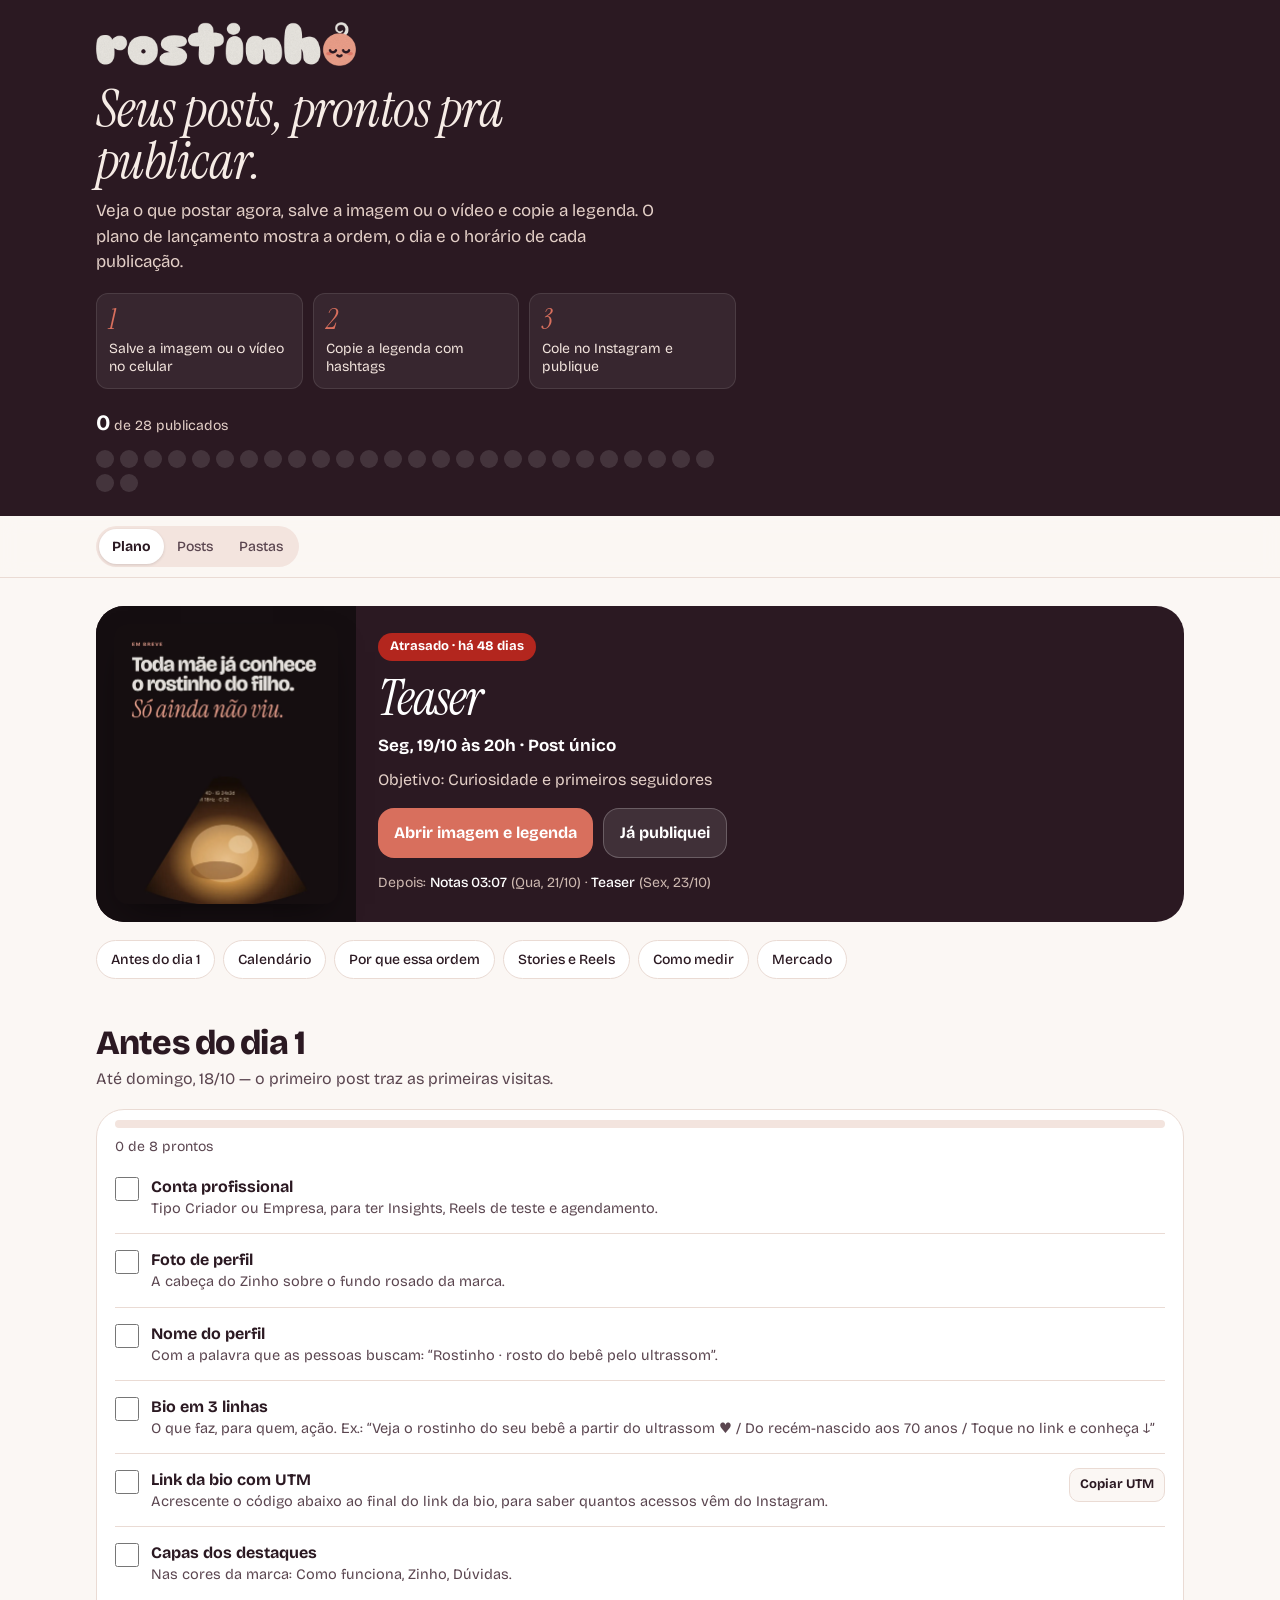
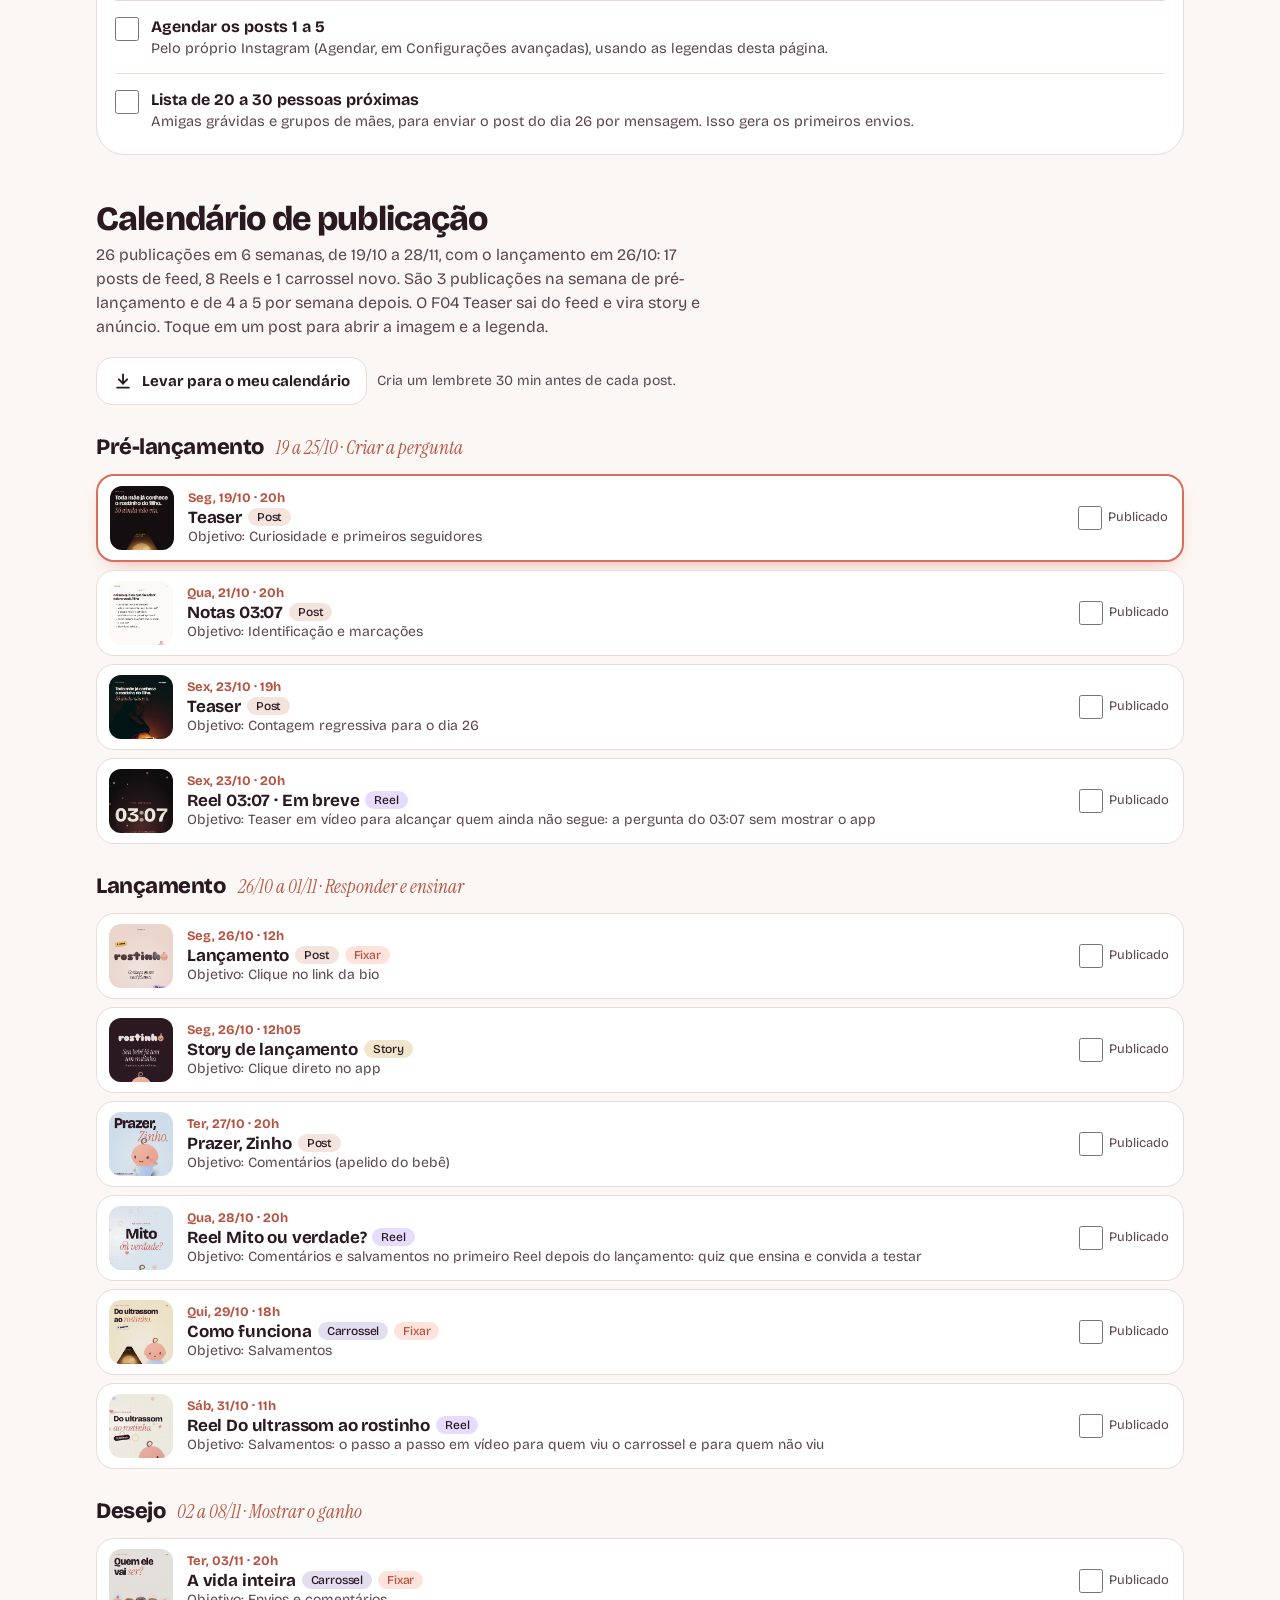
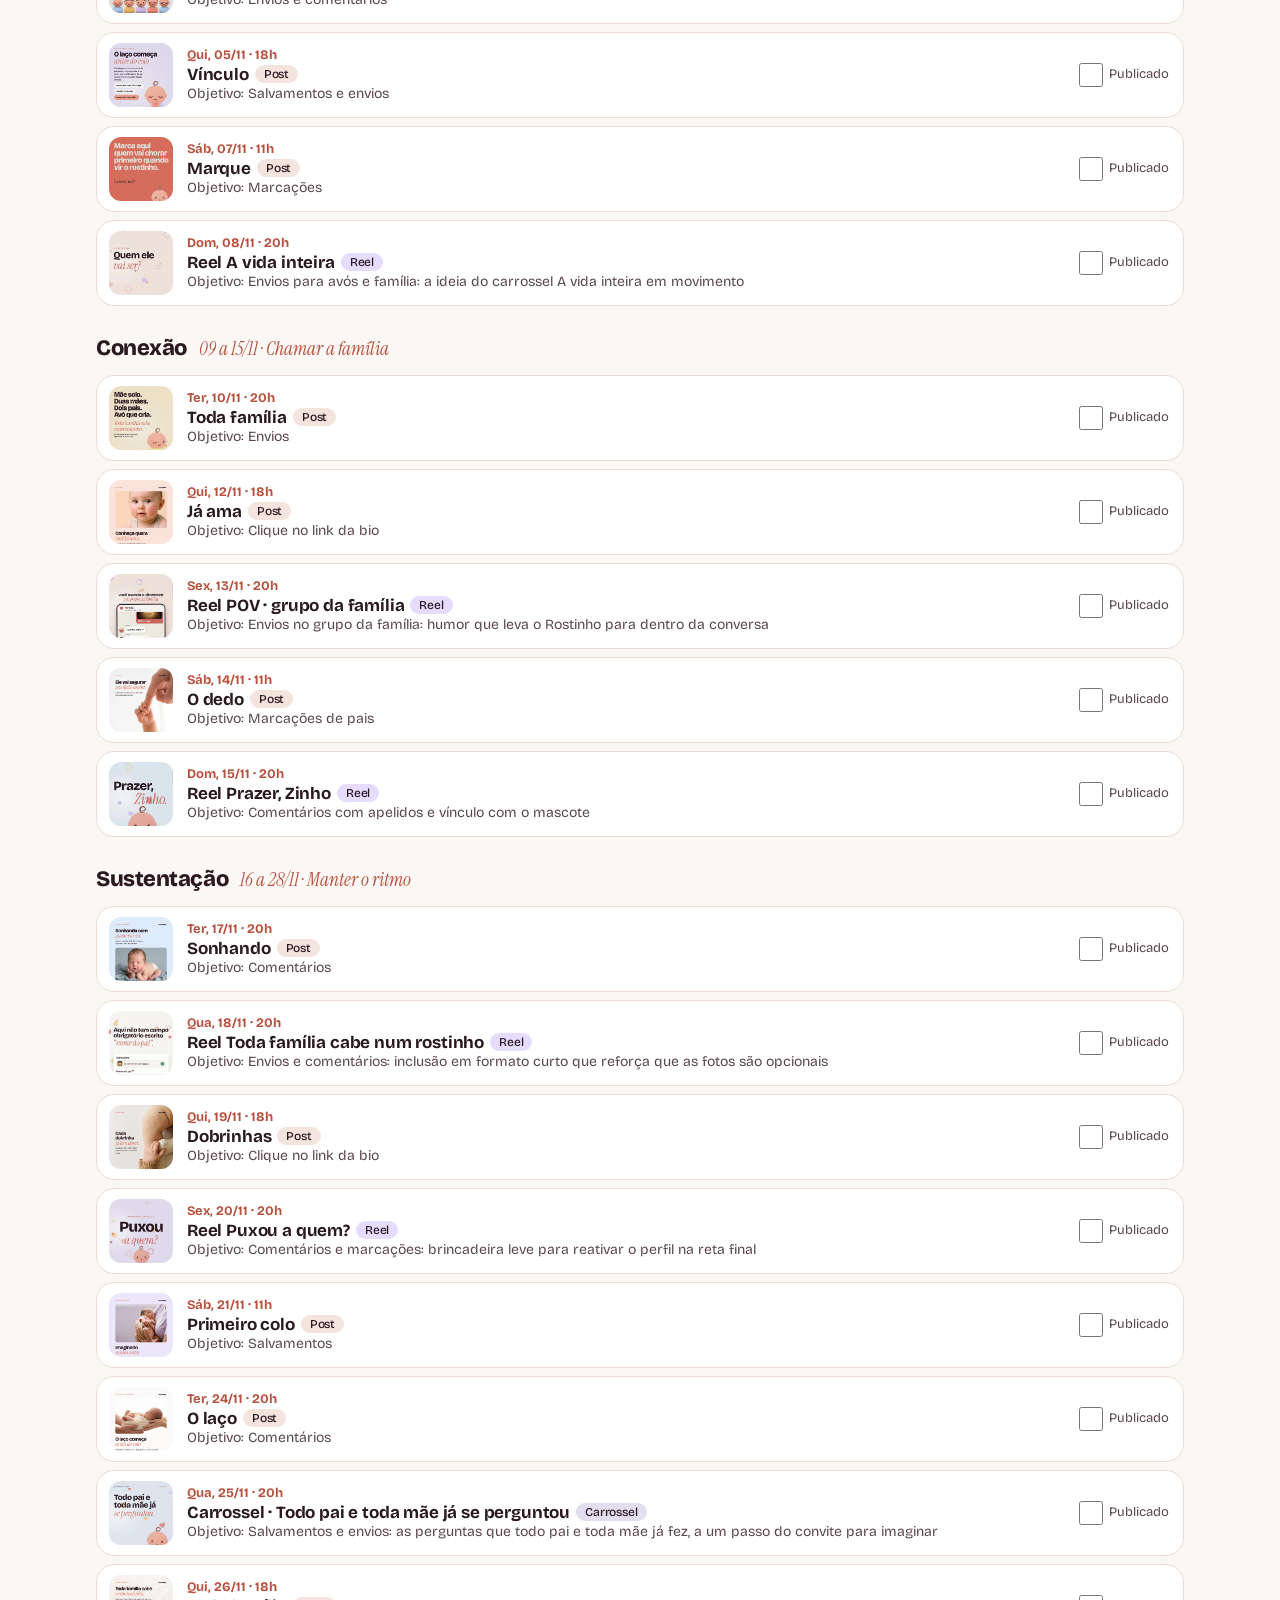
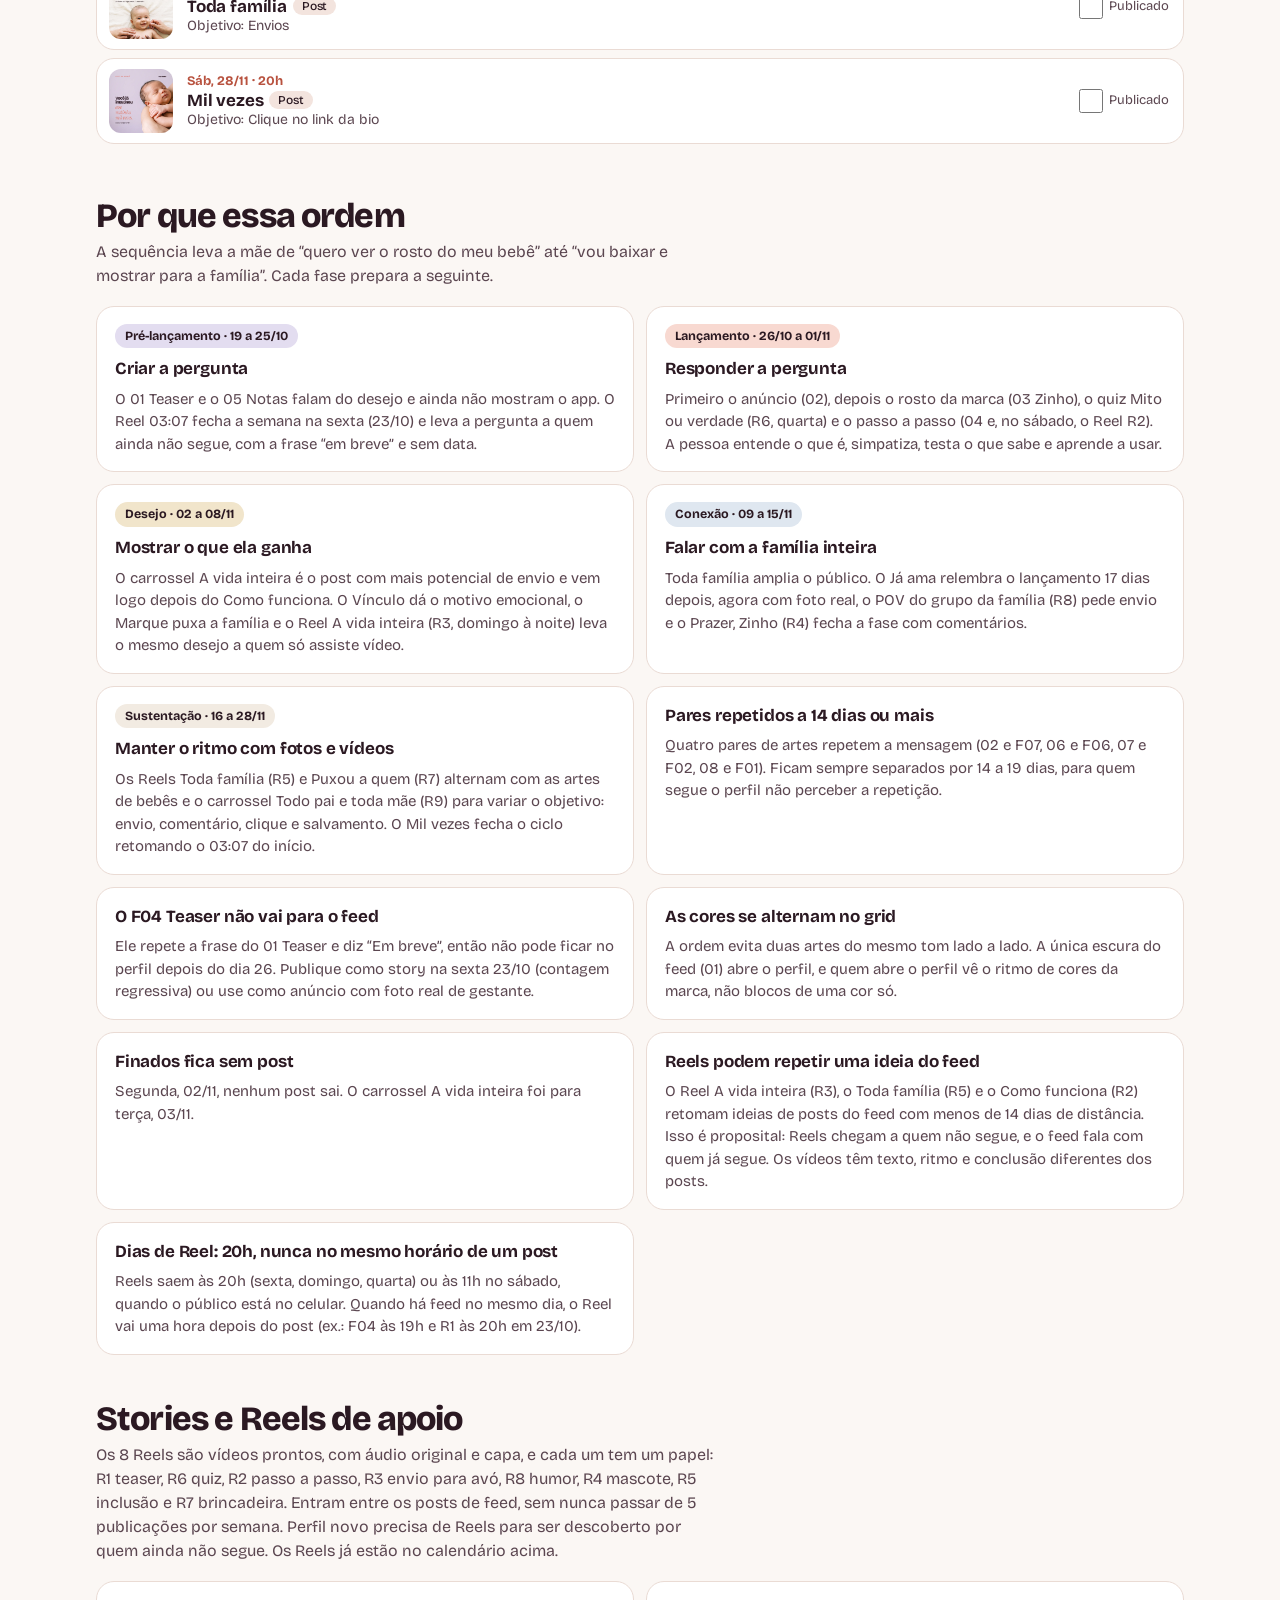
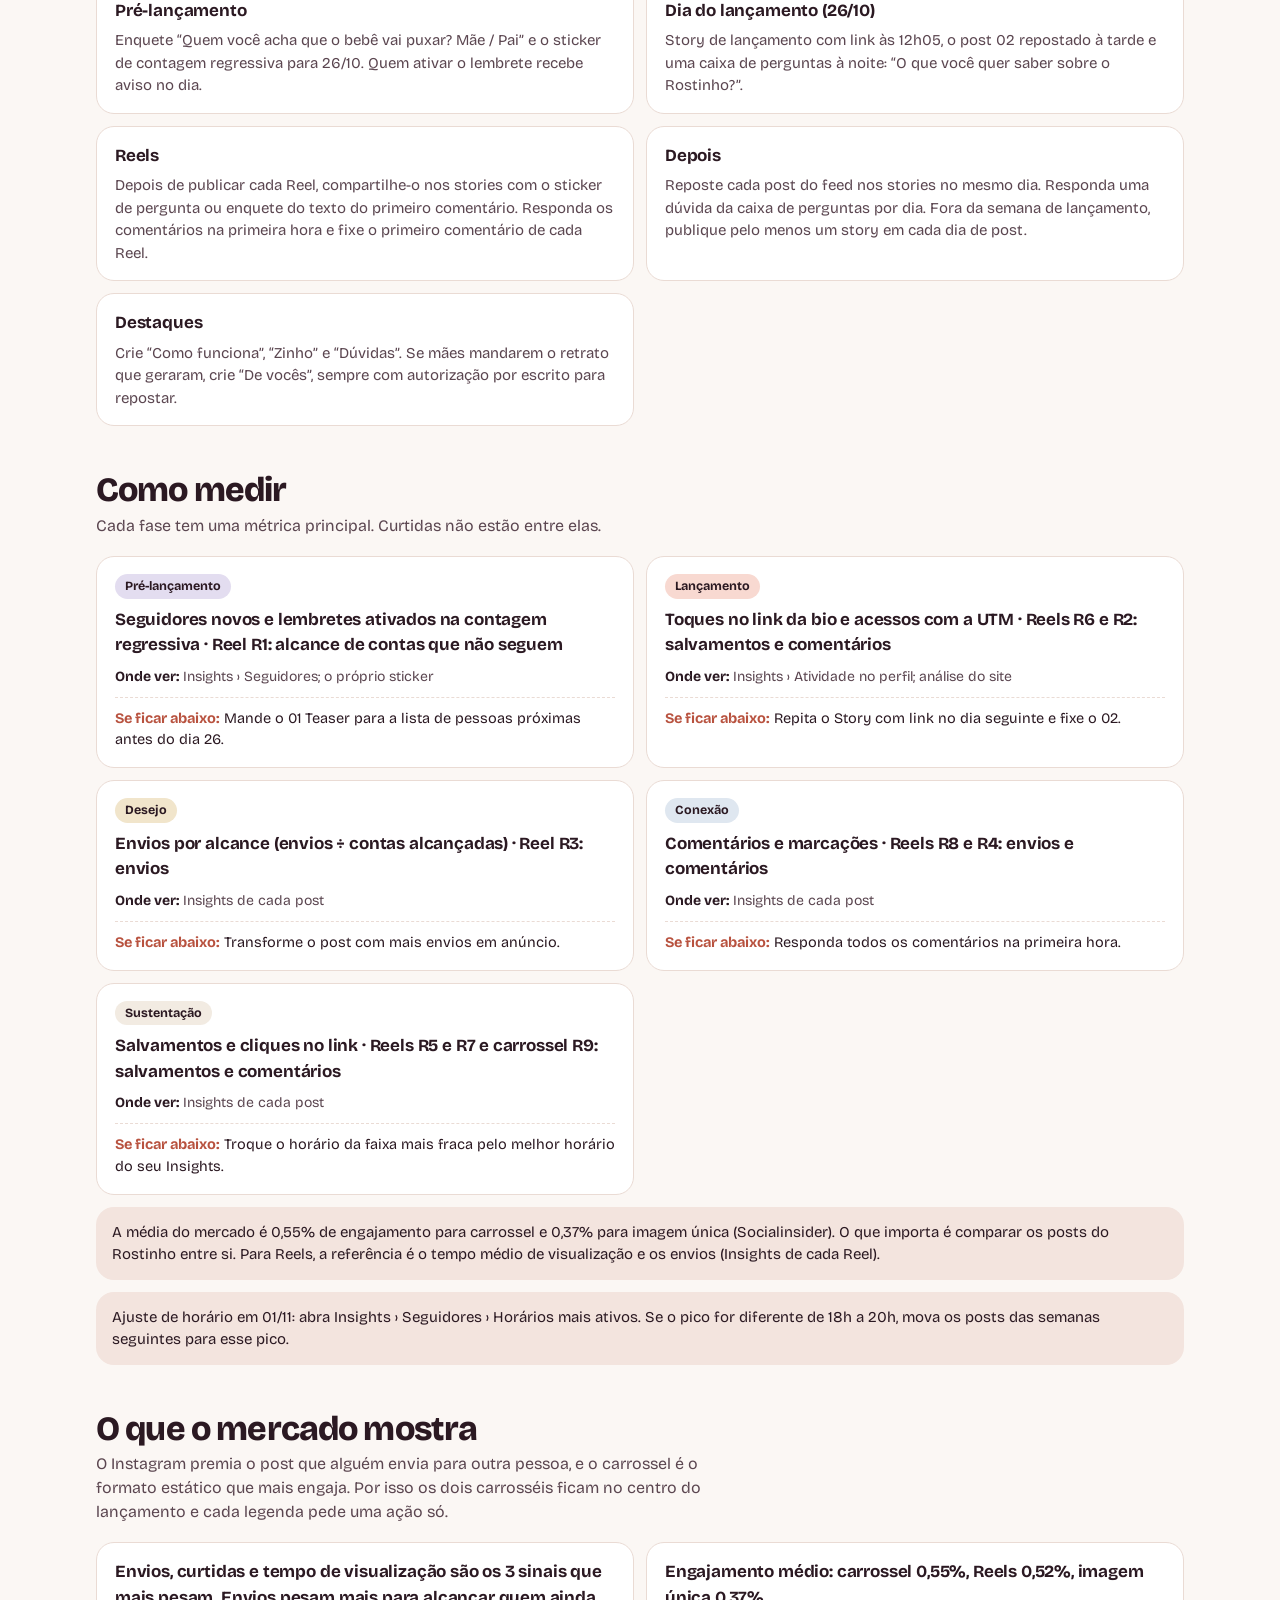
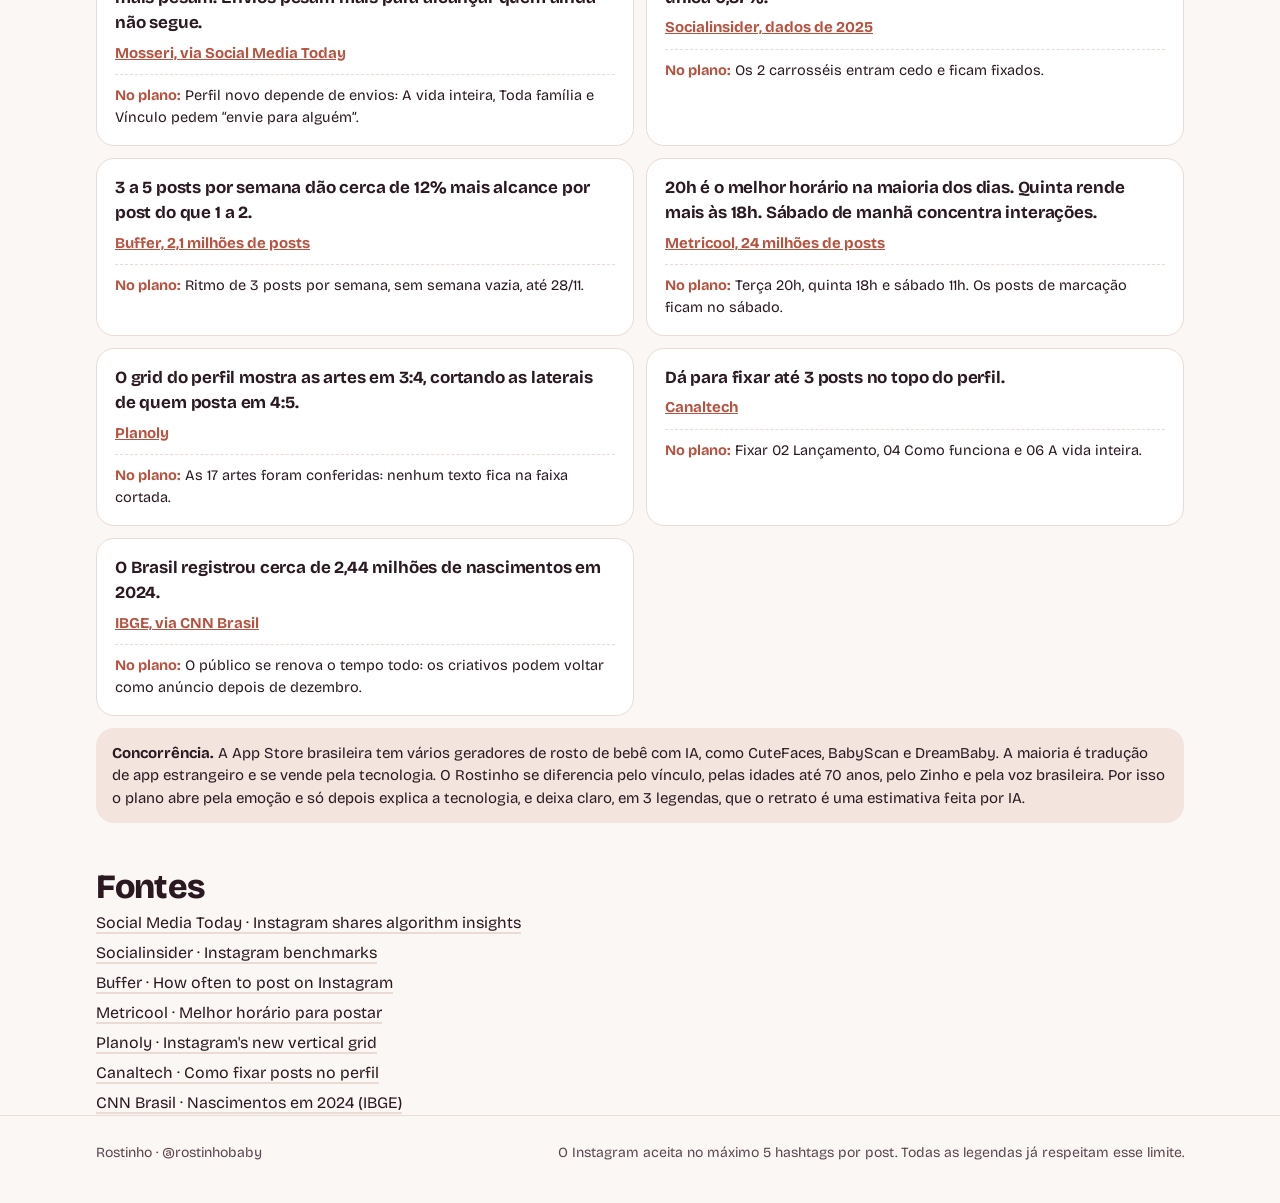
==== commit db952e63: "Plano com 8 Reels e carrossel R9: sequência, legendas, docs e site Co-Authored-By: Claude Sonnet 5.5" ====
--- a/index.html
+++ b/index.html
@@ -90,6 +90,12 @@
 .slide{flex:0 0 100%;scroll-snap-align:center;position:relative}
 .slide img{width:100%;height:auto;border-radius:var(--radius-lg);box-shadow:0 1px 0 rgba(43,25,34,.06),0 12px 30px -18px rgba(43,25,34,.45);background:#eee}
 .post.story .slide img{max-height:72vh;width:auto;margin:0 auto}
+.tag.reel{background:#e6dcff}
+.reel-slide{display:flex;justify-content:center}
+.vwrap{position:relative;width:min(100%,360px);aspect-ratio:9/16;border-radius:var(--radius-lg);overflow:hidden;background:#111;box-shadow:0 12px 30px -18px rgba(43,25,34,.45)}
+.vwrap img,.vwrap video{width:100%;height:100%;object-fit:cover;display:block;border-radius:0;box-shadow:none}
+.vwrap .play{position:absolute;left:50%;top:50%;width:68px;height:68px;margin:-34px 0 0 -34px;border-radius:50%;border:0;background:rgba(255,255,255,.94);color:var(--ink);display:grid;place-items:center;cursor:pointer;box-shadow:0 8px 24px -8px rgba(0,0,0,.5)}
+.post.reel .nav{display:none}
 .slide-dl{position:absolute;right:10px;top:10px;width:38px;height:38px;border-radius:50%;border:0;background:rgba(255,255,255,.92);display:grid;place-items:center;cursor:pointer;box-shadow:0 4px 14px -6px rgba(0,0,0,.4)}
 .slide-dl svg{width:18px;height:18px}
 .nav{display:flex;align-items:center;justify-content:space-between;gap:10px}
@@ -265,9 +271,9 @@
   <div class="wrap">
     <img class="hero-logo" src="assets/logo-light.png" alt="Rostinho" width="762" height="130">
     <h1>Seus posts, prontos pra publicar.</h1>
-    <p class="lead">Veja o que postar agora, salve a imagem e copie a legenda. O plano de lançamento mostra a ordem, o dia e o horário de cada post.</p>
+    <p class="lead">Veja o que postar agora, salve a imagem ou o vídeo e copie a legenda. O plano de lançamento mostra a ordem, o dia e o horário de cada publicação.</p>
     <ol class="steps" aria-label="Como publicar">
-      <li><b>1</b>Salve a imagem no celular</li>
+      <li><b>1</b>Salve a imagem ou o vídeo no celular</li>
       <li><b>2</b>Copie a legenda com hashtags</li>
       <li><b>3</b>Cole no Instagram e publique</li>
     </ol>
@@ -286,6 +292,7 @@
     <button class="chip" data-filter="all" aria-pressed="true">Tudo<span class="n" data-n="all"></span></button>
     <button class="chip" data-filter="carousel" aria-pressed="false">Carrosséis<span class="n" data-n="carousel"></span></button>
     <button class="chip" data-filter="single" aria-pressed="false">Posts únicos<span class="n" data-n="single"></span></button>
+    <button class="chip" data-filter="reel" aria-pressed="false">Reels<span class="n" data-n="reel"></span></button>
     <button class="chip" data-filter="story" aria-pressed="false">Story<span class="n" data-n="story"></span></button>
     <span class="sep" aria-hidden="true"></span>
     <label class="toggle"><input type="checkbox" id="hideDone">Esconder publicados</label>
@@ -305,7 +312,7 @@
 
 <div class="toast" id="toast" role="status" aria-live="polite"></div>
 
-<script id="data" type="application/json">{"sections": [{"id": "s01", "title": "Primeiros posts", "folder": "01 - PRIMEIROS POSTS"}, {"id": "s02", "title": "Carrossel: Como funciona", "folder": "02 - CARROSSEL COMO FUNCIONA"}, {"id": "s03", "title": "Carrossel: A vida inteira", "folder": "03 - CARROSSEL A VIDA INTEIRA"}, {"id": "s04", "title": "Conexão e compartilhamento", "folder": "04 - CONEXAO E COMPARTILHAMENTO"}, {"id": "s05", "title": "Bebês", "folder": "05 - BEBES"}], "posts": [{"id": "01-teaser", "section": "s01", "order": "01", "title": "Teaser", "type": "single", "goal": "Gerar curiosidade e seguidores", "caption": "Você já sabe o jeito que ele se mexe às 3 da manhã. Só falta conhecer o rosto.\n\nDesde o primeiro ultrassom, a pergunta não sai da cabeça: vai ter o nariz de quem? O cabelo vai ser cacheado? Vai puxar o sorriso da mãe ou a teimosia do pai?\n\nTá chegando um jeito novo de imaginar esse rostinho. Com carinho e com aquele friozinho na barriga que só quem está esperando conhece.\n\nSiga o perfil e ative as notificações pra ver primeiro. 🤍", "hashtags": ["#rostinhobaby", "#gravidez", "#gestante", "#ultrassom", "#maternidade"], "alt": "Fundo escuro com a imagem de um ultrassom iluminado em tons dourados e o texto: Em breve. Toda mãe já conhece o rostinho do filho. Só ainda não viu.", "slides": [{"full": "img/full/rostinho-01-teaser.png", "web": "img/web/rostinho-01-teaser.webp", "w": 1080, "h": 1350, "bg": "#150e11", "bytes": 676990}], "plan": {"n": 1, "day": "Seg, 19/10", "time": "20h", "phase": "f1"}, "pin": false}, {"id": "02-lancamento", "section": "s01", "order": "02", "title": "Lançamento", "type": "single", "goal": "Anunciar o app e levar pro link", "caption": "Chegou o dia de conhecer quem você já ama.\n\nO Rostinho junta três coisas:\n• o ultrassom do seu bebê\n• uma foto da mãe\n• uma foto do pai\n\nE devolve um retrato de como esse rostinho pode ser: recém-nascido, aos 5, aos 18… até os 70 anos. As fotos dos pais são opcionais.\n\nÉ um jeito carinhoso de imaginar, feito com inteligência artificial. Não é exame nem previsão médica. É aquele \"será que vai ser assim?\" finalmente ganhando forma.\n\nToque no link da bio e veja o seu. 🤍", "hashtags": ["#rostinhobaby", "#gravidez", "#ultrassom", "#gestante", "#maedeprimeiraviagem"], "alt": "Logo do Rostinho em letras arredondadas marrons, com etiquetas de 0 anos e 70 anos, e o texto: Chegou. Conheça quem você já ama. Ultrassom mais mãe mais pai igual ao rostinho do seu bebê.", "slides": [{"full": "img/full/rostinho-02-lancamento.png", "web": "img/web/rostinho-02-lancamento.webp", "w": 1080, "h": 1350, "bg": "#ecd6cd", "bytes": 1410152}], "plan": {"n": 3, "day": "Seg, 26/10", "time": "12h", "phase": "f2"}, "pin": true}, {"id": "story-lancamento", "section": "s01", "order": "02", "title": "Story de lançamento", "type": "story", "goal": "Levar pro link no mesmo dia do lançamento", "caption": "Conhecer o Rostinho", "hashtags": [], "storyTip": "Story não tem legenda. Publique no mesmo dia do post de lançamento, adicione o sticker de Link com o endereço do app (o mesmo da bio) e posicione em cima do botão \"toque no link e conheça\". O texto abaixo é o que vai escrito no sticker.", "alt": "Fundo vinho com o logo do Rostinho, o mascote Zinho acenando e o texto: Seu bebê já tem um rostinho. A gente só ajuda você a ver.", "slides": [{"full": "img/full/rostinho-story-lancamento.png", "web": "img/web/rostinho-story-lancamento.webp", "w": 1080, "h": 1920, "bg": "#2b1922", "bytes": 862669}], "plan": {"n": 3.5, "day": "Seg, 26/10", "time": "12h05", "phase": "f2"}, "pin": false}, {"id": "03-prazer-zinho", "section": "s01", "order": "03", "title": "Prazer, Zinho", "type": "single", "goal": "Apresentar o mascote e puxar comentários", "caption": "Ele dormia quietinho no nosso logo. Até que um dia acordou. 👋\n\nPrazer, Zinho. Mascote oficial do Rostinho, dono de um macacão azul e de um cachinho que nenhum pente vence.\n\nÉ ele quem vai aparecer por aqui explicando como tudo funciona, contando curiosidades da gestação e, claro, fazendo charme.\n\nE o seu bebê, qual apelido já ganhou antes de nascer? Feijãozinho, pitoco, inquilino… vale tudo. Conta aqui embaixo 👇", "hashtags": ["#rostinhobaby", "#gestante", "#gravidez", "#bebe", "#maternidade"], "alt": "Fundo azul claro com o mascote Zinho em 3D, um bebê com macacão azul e um cachinho na cabeça, acenando. Texto: Prazer, Zinho. O rostinho do nosso logo ganhou corpo, macacão e um cachinho teimoso.", "slides": [{"full": "img/full/rostinho-03-prazer-zinho.png", "web": "img/web/rostinho-03-prazer-zinho.webp", "w": 1080, "h": 1350, "bg": "#cfddeb", "bytes": 1461837}], "plan": {"n": 4, "day": "Ter, 27/10", "time": "20h", "phase": "f2"}, "pin": false}, {"id": "04-como-funciona", "section": "s02", "order": "04", "title": "Como funciona", "type": "carousel", "goal": "Explicar o app e gerar salvamentos", "caption": "Do ultrassom ao rostinho em 3 passos. Arrasta pro lado →\n\n1. Envie o ultrassom\n2D, 3D ou 4D. Vale aquela foto do exame que já mora no seu celular.\n\n2. Some a mãe e o pai\nUma foto de cada, se quiser. São eles que emprestam o nariz, os olhos e o cabelo.\n\n3. Escolha a idade\nDe recém-nascido a 70 anos. Em segundos aparece um retrato de quem está chegando.\n\nPronto. Agora é só se emocionar (e mandar no grupo da família).\n\nOs retratos são gerados por inteligência artificial: um jeito carinhoso de imaginar, não uma previsão exata.\n\n📌 Salve este post pra usar no dia do próximo ultrassom. O Rostinho está no link da bio.", "hashtags": ["#rostinhobaby", "#ultrassom", "#ultrassom4d", "#gestante", "#gravidez"], "alt": "Carrossel de 5 imagens explicando o Rostinho: capa Do ultrassom ao rostinho em 3 passos; passo 1, envie o ultrassom; passo 2, some a mãe e o pai; passo 3, escolha a idade de 0 a 70 anos; e o fechamento Conheça quem você já ama, link na bio.", "slides": [{"full": "img/full/rostinho-04-como-funciona-1.png", "web": "img/web/rostinho-04-como-funciona-1.webp", "w": 1080, "h": 1350, "bg": "#ede1c7", "bytes": 1462145}, {"full": "img/full/rostinho-04-como-funciona-2.png", "web": "img/web/rostinho-04-como-funciona-2.webp", "w": 1080, "h": 1350, "bg": "#150e11", "bytes": 670738}, {"full": "img/full/rostinho-04-como-funciona-3.png", "web": "img/web/rostinho-04-como-funciona-3.webp", "w": 1080, "h": 1350, "bg": "#ded9ec", "bytes": 1505615}, {"full": "img/full/rostinho-04-como-funciona-4.png", "web": "img/web/rostinho-04-como-funciona-4.webp", "w": 1080, "h": 1350, "bg": "#ede1c7", "bytes": 1441270}, {"full": "img/full/rostinho-04-como-funciona-5.png", "web": "img/web/rostinho-04-como-funciona-5.webp", "w": 1080, "h": 1350, "bg": "#ecd6cd", "bytes": 1420270}], "zip": "zip/rostinho-04-como-funciona.zip", "plan": {"n": 5, "day": "Qui, 29/10", "time": "18h", "phase": "f2"}, "pin": true}, {"id": "05-notas", "section": "s01", "order": "05", "title": "Notas 03:07", "type": "single", "goal": "Identificação, marcações e compartilhamentos", "caption": "03:07. O bebê resolveu treinar futebol e o sono foi embora junto.\n\nE aí a cabeça começa: com quem ele vai parecer? Vai ter o meu sorriso ou o do pai? O cabelo vai ser cacheado? E com 15 anos? E com 40?\n\nSe você também tem uma lista assim escondida nas notas do celular, saiba que não está sozinha. 🤍\n\nMarca aqui uma mãe que está acordada agora (ou que vai se identificar amanhã cedo).", "hashtags": ["#rostinhobaby", "#gestante", "#maternidadereal", "#maedeprimeiraviagem", "#gravidez"], "alt": "Print estilizado do app de notas do celular, às 3h07, com o título Coisas que eu queria saber sobre você, filho, e perguntas como com quem você vai parecer e como vai ser seu rosto com 15 anos. Embaixo, o mascote Zinho dormindo e o texto: marca uma mãe acordada agora.", "slides": [{"full": "img/full/rostinho-05-notas.png", "web": "img/web/rostinho-05-notas.webp", "w": 1080, "h": 1350, "bg": "#fbfaf7", "bytes": 124393}], "plan": {"n": 2, "day": "Qua, 21/10", "time": "20h", "phase": "f1"}, "pin": false}, {"id": "06-vida-inteira", "section": "s03", "order": "06", "title": "A vida inteira", "type": "carousel", "goal": "Emocionar e gerar comentários e envios", "caption": "Você vai ver esse rostinho mudar a vida inteira. Que tal dar uma espiadinha agora?\n\nRecém-nascido: o primeiro colo e o rosto que você esperou nove meses.\n5 anos: mochila nas costas, primeiro dia de escola.\n18 anos: formatura. Você vai chorar, avisando.\n40 anos: aquele jeitinho que veio de você.\n70 anos: o cachinho virou cabelo branco. O amor continua igual.\n\nAqui quem posou foi o Zinho. No app, os retratos são realistas e feitos a partir do ultrassom e das fotos de vocês.\n\nQual idade você teria mais curiosidade de ver? Conta aqui embaixo 👇", "hashtags": ["#rostinhobaby", "#gravidez", "#gestante", "#maternidade", "#bebe"], "alt": "Carrossel de 6 imagens com o Zinho em várias idades: capa Quem ele vai ser?, depois recém-nascido, 5 anos, 18 anos, 40 anos e 70 anos, cada um com uma frase sobre aquela fase da vida.", "slides": [{"full": "img/full/rostinho-06-vida-inteira-1.png", "web": "img/web/rostinho-06-vida-inteira-1.webp", "w": 1080, "h": 1350, "bg": "#e3e0da", "bytes": 960516}, {"full": "img/full/rostinho-06-vida-inteira-2.png", "web": "img/web/rostinho-06-vida-inteira-2.webp", "w": 1080, "h": 1350, "bg": "#cfddeb", "bytes": 1598683}, {"full": "img/full/rostinho-06-vida-inteira-3.png", "web": "img/web/rostinho-06-vida-inteira-3.webp", "w": 1080, "h": 1350, "bg": "#ede1c7", "bytes": 1584353}, {"full": "img/full/rostinho-06-vida-inteira-4.png", "web": "img/web/rostinho-06-vida-inteira-4.webp", "w": 1080, "h": 1350, "bg": "#ded9ec", "bytes": 1562391}, {"full": "img/full/rostinho-06-vida-inteira-5.png", "web": "img/web/rostinho-06-vida-inteira-5.webp", "w": 1080, "h": 1350, "bg": "#ecd6cd", "bytes": 1612866}, {"full": "img/full/rostinho-06-vida-inteira-6.png", "web": "img/web/rostinho-06-vida-inteira-6.webp", "w": 1080, "h": 1350, "bg": "#dbe3eb", "bytes": 1563981}], "zip": "zip/rostinho-06-vida-inteira.zip", "plan": {"n": 6, "day": "Ter, 03/11", "time": "20h", "phase": "f3"}, "pin": true}, {"id": "07-vinculo", "section": "s04", "order": "07", "title": "Vínculo", "type": "single", "goal": "Educar e gerar salvamentos e envios", "caption": "O amor pelo bebê começa antes do parto. E a psicologia tem até nome pra isso.\n\nChama vínculo pré-natal: o laço que mãe e pai constroem com o bebê ainda na barriga. Ele não pede nada mirabolante. Cresce com gestos pequenos do dia a dia:\n\n• conversar com a barriga (lá pela metade da gestação, ele já começa a ouvir sua voz)\n• escolher o nome e testar como ele soa\n• imaginar o rostinho\n\nFoi por causa desse terceiro gesto que o Rostinho nasceu.\n\nEnvie pra alguém que está esperando um bebê. 🤍", "hashtags": ["#rostinhobaby", "#vinculoprenatal", "#gestacao", "#gravidez", "#maternidade"], "alt": "Fundo lilás com o Zinho segurando um coração e o texto: Ciência com carinho. O laço começa antes do colo. Psicólogos chamam de vínculo pré-natal o laço que mãe e pai criam com o bebê antes de ele nascer. Gestos: conversar com a barriga, escolher o nome, imaginar o rostinho.", "slides": [{"full": "img/full/rostinho-07-vinculo.png", "web": "img/web/rostinho-07-vinculo.webp", "w": 1080, "h": 1350, "bg": "#ded9ec", "bytes": 1407026}], "plan": {"n": 7, "day": "Qui, 05/11", "time": "18h", "phase": "f3"}, "pin": false}, {"id": "08-toda-familia", "section": "s04", "order": "08", "title": "Toda família", "type": "single", "goal": "Inclusão, envios e alcance", "caption": "Aqui não tem campo obrigatório escrito \"nome do pai\".\n\nFamília é quem chega junto. Mãe solo, duas mães, dois pais, avó que cria, tia que virou mãe, padrasto que virou pai.\n\nNo Rostinho, as fotos são opcionais: dá pra fazer só com o ultrassom, com uma foto ou com duas. O que não é opcional é o amor (e esse a gente sabe que já está aí).\n\nEnvie pra família que está esperando esse rostinho. 🤍", "hashtags": ["#rostinhobaby", "#familia", "#diversidadefamiliar", "#maesolo", "#gestante"], "alt": "Fundo amarelo claro com o Zinho de macacão verde acenando e o texto: Mãe solo. Duas mães. Dois pais. Avó que cria. Toda família cabe num rostinho. As fotos do pai e da mãe são opcionais. O amor, não.", "slides": [{"full": "img/full/rostinho-08-toda-familia.png", "web": "img/web/rostinho-08-toda-familia.webp", "w": 1080, "h": 1350, "bg": "#ede1c7", "bytes": 1473390}], "plan": {"n": 9, "day": "Ter, 10/11", "time": "20h", "phase": "f4"}, "pin": false}, {"id": "09-marque", "section": "s04", "order": "09", "title": "Marque", "type": "single", "goal": "Marcações e comentários", "caption": "A vovó é a favorita, mas a gente já viu tio chorar mais. 👀\n\nToda família tem aquela pessoa que chora em chá revelação, em comercial de margarina e em foto de ultrassom. Quando o rostinho aparecer na tela, ela vai ser a primeira.\n\nMarca ela aqui. A gente quer saber quem é 😂👇", "hashtags": ["#rostinhobaby", "#chadebebe", "#charevelacao", "#gravidez", "#familia"], "alt": "Fundo coral com o Zinho surpreso e o texto: Marca aqui quem vai chorar primeiro quando vir o rostinho. A vovó, né?", "slides": [{"full": "img/full/rostinho-09-marque.png", "web": "img/web/rostinho-09-marque.webp", "w": 1080, "h": 1350, "bg": "#d56d5b", "bytes": 756938}], "plan": {"n": 8, "day": "Sáb, 07/11", "time": "11h", "phase": "f3"}, "pin": false}, {"id": "f01-toda-familia", "section": "s05", "order": "F01", "title": "Toda família", "type": "single", "goal": "Inclusão e envios", "caption": "Quantas mãos cabem em volta de um bebê? Todas as que amam.\n\nNão existe formato certo de família. Existe gente esperando por um rostinho: mãe solo, duas mães, dois pais, avó que cria, a madrinha que já comprou metade do enxoval.\n\nPor isso, no Rostinho, as fotos são opcionais. Você monta com quem faz parte da história.\n\nCompartilhe com a sua rede de apoio. 🤍", "hashtags": ["#rostinhobaby", "#familia", "#rededeapoio", "#maternidade", "#bebe"], "alt": "Foto de um bebê sorrindo deitado, rodeado por várias mãos de pessoas diferentes, com o texto: Toda família cabe num rostinho. Mãe solo, duas mães, dois pais, avó que cria. As fotos são opcionais. O amor, não.", "slides": [{"full": "img/full/rostinho-f01-toda-familia.png", "web": "img/web/rostinho-f01-toda-familia.webp", "w": 1080, "h": 1350, "bg": "#f5f1ee", "bytes": 1838400}], "plan": {"n": 16, "day": "Qui, 26/11", "time": "18h", "phase": "f5"}, "pin": false}, {"id": "f02-o-laco", "section": "s05", "order": "F02", "title": "O laço", "type": "single", "goal": "Comentários e conexão", "caption": "Teve um dia em que a ficha caiu. Qual foi o seu?\n\nPra algumas mães foi o primeiro chute. Pra outras, o nome escolhido, o enxoval dobrado na gaveta ou a música que o bebê parece reconhecer.\n\nA psicologia chama isso de vínculo pré-natal: o laço que começa antes do colo. E imaginar o rostinho é um dos gestos que aproximam mãe, pai e bebê antes mesmo do parto.\n\nConta nos comentários o momento em que você se sentiu mãe ou pai pela primeira vez 👇", "hashtags": ["#rostinhobaby", "#vinculoprenatal", "#gestante", "#maternidade", "#paternidade"], "alt": "Foto de um recém-nascido enrolado em uma manta, apoiado nas mãos de dois adultos, com o texto: Vínculo pré-natal. O laço começa antes do colo. Imaginar o rostinho é um dos gestos que aproximam mãe, pai e bebê antes mesmo do parto.", "slides": [{"full": "img/full/rostinho-f02-o-laco.png", "web": "img/web/rostinho-f02-o-laco.webp", "w": 1080, "h": 1350, "bg": "#fbfaf7", "bytes": 427457}], "plan": {"n": 15, "day": "Ter, 24/11", "time": "20h", "phase": "f5"}, "pin": false}, {"id": "f03-dobrinhas", "section": "s05", "order": "F03", "title": "Dobrinhas", "type": "single", "goal": "Encantar e levar pro link", "caption": "Ele ainda nem nasceu e já tem opinião sobre a posição em que você dorme.\n\nJá tem jeito, já tem horário preferido pra chutar, já tem as dobrinhas que um dia você vai apertar sem parar. Só falta uma coisa: ver o rosto.\n\nO Rostinho ajuda com essa parte. Ultrassom + fotos dos pais = um retrato de quem já é dono do seu coração (e de cada dobrinha).\n\nVeja o seu pelo link da bio. 🤍", "hashtags": ["#rostinhobaby", "#gravida", "#gestante", "#bebe", "#gravidez"], "alt": "Foto de perto das dobrinhas do braço e da perna de um bebê, com uma mãozinha segurando a meia, e o texto: Cada dobrinha já tem dono. Ele já tem jeito, cheirinho e manias. Só falta você ver o rosto.", "slides": [{"full": "img/full/rostinho-f03-dobrinhas.png", "web": "img/web/rostinho-f03-dobrinhas.webp", "w": 1080, "h": 1350, "bg": "#eeece9", "bytes": 1871372}], "plan": {"n": 13, "day": "Qui, 19/11", "time": "18h", "phase": "f5"}, "pin": false}, {"id": "f04-teaser", "section": "s05", "order": "F04", "title": "Teaser", "type": "single", "goal": "Gerar curiosidade (pré-lançamento)", "caption": "Ela já sabe o nome, o enxoval e o tamanho do pezinho. Só falta o rosto.\n\nToda mãe conhece o filho muito antes do parto. Conhece o jeito de mexer, a hora preferida de chutar, o soluço que aparece depois do almoço. O rostinho é a única parte que ainda é segredo.\n\nEm breve, esse segredo vai ganhar uma prévia. 🤍\n\nSiga @rostinhobaby pra ser a primeira a ver.", "hashtags": ["#rostinhobaby", "#gestante", "#ultrassom", "#gravidez", "#maternidade"], "note": "Fora do feed: a arte diz \"Em breve\". Publique como story na sexta 23/10 (com o sticker de contagem regressiva para 26/10) e use como anúncio. A legenda abaixo serve para o anúncio.", "alt": "Foto de uma gestante em ambiente escuro segurando a imagem impressa de um ultrassom junto à barriga iluminada, com o texto: Em breve. Toda mãe já conhece o rostinho do filho. Só ainda não viu.", "slides": [{"full": "img/full/rostinho-f04-teaser.png", "web": "img/web/rostinho-f04-teaser.webp", "w": 1080, "h": 1350, "bg": "#071718", "bytes": 1857703}], "plan": {"n": 2.5, "day": "Sex, 23/10", "time": "19h", "phase": "f1"}, "pin": false}, {"id": "f05-primeiro-colo", "section": "s05", "order": "F05", "title": "Primeiro colo", "type": "single", "goal": "Emocionar e gerar salvamentos", "caption": "Você já ensaiou esse abraço mais vezes do que consegue contar.\n\nNo banho, antes de dormir, na sala de espera do pré-natal. O primeiro colo é imaginado muito antes de acontecer: o peso, o cheirinho, o rosto encostado no seu peito.\n\nO Rostinho deixa esse ensaio mais nítido. Envie o ultrassom e veja um retrato do bebê que vai caber nesse abraço.\n\nSalve este post pra mostrar pra ele daqui a alguns anos. 🤍", "hashtags": ["#rostinhobaby", "#recemnascido", "#gestante", "#maternidade", "#gravidez"], "alt": "Foto de um recém-nascido dormindo no colo da mãe, com o texto: Primeiro colo. Imaginado muito antes. Esse abraço você já sentiu mil vezes, antes de ele chegar.", "slides": [{"full": "img/full/rostinho-f05-primeiro-colo.png", "web": "img/web/rostinho-f05-primeiro-colo.webp", "w": 1080, "h": 1350, "bg": "#ece6fb", "bytes": 597764}], "plan": {"n": 14, "day": "Sáb, 21/11", "time": "11h", "phase": "f5"}, "pin": false}, {"id": "f06-sonhando", "section": "s05", "order": "F06", "title": "Sonhando", "type": "single", "goal": "Mostrar as idades e puxar comentários", "caption": "Enquanto ele sonha aí dentro, você sonha com tudo o que vem depois.\n\nO primeiro dente. A primeira mochila. A formatura. O dia em que ele vai ter a idade que você tem agora.\n\nNo Rostinho, você escolhe a fase e vê um retrato dele: recém-nascido, 5, 18, 40 ou 70 anos, e várias idades no meio do caminho.\n\nQual fase você escolheria primeiro? 👇", "hashtags": ["#rostinhobaby", "#gravidez", "#gestante", "#bebe", "#maternidade"], "alt": "Foto de um recém-nascido dormindo de bruços com as mãozinhas no rosto, com o texto: A vida inteira. Sonhando com quem vai ser. Recém-nascido, 5, 18, 40, 70 anos. Veja cada fase do rostinho.", "slides": [{"full": "img/full/rostinho-f06-sonhando.png", "web": "img/web/rostinho-f06-sonhando.webp", "w": 1080, "h": 1350, "bg": "#dcebfa", "bytes": 597183}], "plan": {"n": 12, "day": "Ter, 17/11", "time": "20h", "phase": "f5"}, "pin": false}, {"id": "f07-ja-ama", "section": "s05", "order": "F07", "title": "Já ama", "type": "single", "goal": "Conversão: clique no link", "caption": "A conta mais bonita que você vai fazer na gestação:\n\nultrassom + foto da mãe + foto do pai = o rostinho do seu bebê\n\nFunciona com ultrassom 2D, 3D ou 4D. As fotos dos pais são opcionais, mas deixam o retrato com mais cara de família: o nariz de um, os olhos do outro, o cabelo de quem ganhar a disputa.\n\nO resultado é uma estimativa feita com inteligência artificial, pra você imaginar com carinho.\n\nToque no link da bio e conheça quem você já ama. 🤍", "hashtags": ["#rostinhobaby", "#ultrassom", "#ultrassom3d", "#gestante", "#gravidez"], "alt": "Foto de um bebê de bochechas rosadas olhando para a câmera, com o texto: Chegou. Conheça quem você já ama. Ultrassom mais foto da mãe mais foto do pai igual ao rostinho do seu bebê.", "slides": [{"full": "img/full/rostinho-f07-ja-ama.png", "web": "img/web/rostinho-f07-ja-ama.webp", "w": 1080, "h": 1350, "bg": "#fbe3da", "bytes": 510548}], "plan": {"n": 10, "day": "Qui, 12/11", "time": "18h", "phase": "f4"}, "pin": false}, {"id": "f08-o-dedo", "section": "s05", "order": "F08", "title": "O dedo", "type": "single", "goal": "Falar com os pais e gerar marcações", "caption": "Pai, esse post é pra você.\n\nUm dia ele vai segurar seu dedo desse jeito, com a mão inteira, e não vai querer soltar. Até lá, a gente sabe: pra quem está do lado de fora da barriga, a gestação às vezes parece distante.\n\nQue tal ver o rostinho antes desse dia? Envie o ultrassom, junte a sua foto e a da mãe e veja um retrato de como ele pode ser.\n\nMarque um pai que está contando os dias 👇", "hashtags": ["#rostinhobaby", "#paideprimeiraviagem", "#paternidade", "#gravidez", "#gestante"], "alt": "Foto da mão de um bebê segurando o dedo indicador de um adulto, com o texto: Um dia. Ele vai segurar seu dedo assim. E se você pudesse ver o rostinho dele antes desse dia?", "slides": [{"full": "img/full/rostinho-f08-o-dedo.png", "web": "img/web/rostinho-f08-o-dedo.webp", "w": 1080, "h": 1350, "bg": "#eaeded", "bytes": 1409068}], "plan": {"n": 11, "day": "Sáb, 14/11", "time": "11h", "phase": "f4"}, "pin": false}, {"id": "f09-mil-vezes", "section": "s05", "order": "F09", "title": "Mil vezes", "type": "single", "goal": "Conversão emocional: clique no link", "caption": "03:07 da manhã. Você acordada, ele chutando e a mesma pergunta voltando: como vai ser esse rostinho?\n\nVocê já imaginou mil versões. Com o seu nariz, com os olhos do pai, com aquele cabelo que ninguém na família sabe de onde veio.\n\nAgora dá pra ver uma delas. Envie o ultrassom pro Rostinho e conheça um retrato de quem está chegando.\n\nO link está na bio, pra quando a insônia bater. 🤍", "hashtags": ["#rostinhobaby", "#gestante", "#terceirotrimestre", "#gravidez", "#maedeprimeiraviagem"], "alt": "Foto de um recém-nascido dormindo no colo, sobre fundo lilás, com o texto: 3h07 da manhã. Você já imaginou esse rostinho mil vezes. Agora dá para ver.", "slides": [{"full": "img/full/rostinho-f09-mil-vezes.png", "web": "img/web/rostinho-f09-mil-vezes.webp", "w": 1080, "h": 1350, "bg": "#d5c9da", "bytes": 1663034}], "plan": {"n": 17, "day": "Sáb, 28/11", "time": "20h", "phase": "f5"}, "pin": false}], "phases": [{"id": "f1", "title": "Pré-lançamento", "range": "19 a 25/10", "goal": "Criar a pergunta"}, {"id": "f2", "title": "Lançamento", "range": "26/10 a 01/11", "goal": "Responder e ensinar"}, {"id": "f3", "title": "Desejo", "range": "02 a 08/11", "goal": "Mostrar o ganho"}, {"id": "f4", "title": "Conexão", "range": "09 a 15/11", "goal": "Chamar a família"}, {"id": "f5", "title": "Sustentação", "range": "16 a 28/11", "goal": "Manter o ritmo"}], "plan": {"intro": "17 posts de feed em 6 semanas, de 19/10 a 28/11, com o lançamento em 26/10. São 2 posts na semana de pré-lançamento e 3 por semana depois. O F04 Teaser sai do feed e vira story e anúncio.", "objectives": {"01-teaser": "Curiosidade e primeiros seguidores", "05-notas": "Identificação e marcações", "f04-teaser": "Contagem regressiva para o dia 26", "02-lancamento": "Clique no link da bio", "story-lancamento": "Clique direto no app", "03-prazer-zinho": "Comentários (apelido do bebê)", "04-como-funciona": "Salvamentos", "06-vida-inteira": "Envios e comentários", "07-vinculo": "Salvamentos e envios", "09-marque": "Marcações", "08-toda-familia": "Envios", "f07-ja-ama": "Clique no link da bio", "f08-o-dedo": "Marcações de pais", "f06-sonhando": "Comentários", "f03-dobrinhas": "Clique no link da bio", "f05-primeiro-colo": "Salvamentos", "f02-o-laco": "Comentários", "f01-toda-familia": "Envios", "f09-mil-vezes": "Clique no link da bio"}, "reels": [{"id": "reel-1", "title": "Reel “Em breve”", "day": "Sex, 23/10", "time": "20h", "phase": "f1", "from": "01 Teaser", "idea": "O brilho do ultrassom pulsa e a frase aparece aos poucos. Termina em “26/10”. 7 a 10 segundos."}, {"id": "reel-2", "title": "Reel “Do ultrassom ao rostinho”", "day": "Sáb, 31/10", "time": "11h", "phase": "f2", "from": "Carrossel 04", "idea": "Os 3 passos em cortes rápidos, com o Zinho reagindo no fim. 15 segundos."}, {"id": "reel-3", "title": "Reel “O Zinho envelhecendo”", "day": "Dom, 08/11", "time": "20h", "phase": "f3", "from": "Carrossel 06", "idea": "Transição de 0 a 70 anos, uma idade por batida da música. Feito para envio: “manda pra quem vai ser avó”."}], "reelsNote": "Todos os 19 criativos são estáticos, e um perfil novo precisa de Reels para chegar a quem ainda não o segue. Por isso, três artes viram Reels curtos, sem nova produção de imagem. Use música da biblioteca do Instagram, que já vem licenciada.", "why": [{"phase": "f1", "text": "Criar a pergunta. O 01 Teaser e o 05 Notas falam do desejo e ainda não mostram o app. O Notas gera identificação e marcações, o que traz as primeiras seguidoras antes do dia 26."}, {"phase": "f2", "text": "Responder a pergunta. Primeiro o anúncio (02), depois o rosto da marca (03 Zinho) e por fim o passo a passo (04). Assim a pessoa entende o que é, simpatiza e aprende a usar, nessa ordem."}, {"phase": "f3", "text": "Mostrar o que ela ganha. O carrossel A vida inteira é o post com mais potencial de envio e vem logo depois do Como funciona. O Vínculo dá o motivo emocional e o Marque fecha a semana puxando a família para a conversa."}, {"phase": "f4", "text": "Falar com a família inteira. Toda família amplia o público. O Já ama relembra o lançamento 17 dias depois, agora com foto real. O O dedo fala direto com os pais."}, {"phase": "f5", "text": "Manter o ritmo com fotos. As artes com fotos de bebês sustentam 3 posts por semana, alternando o objetivo: comentário, clique e salvamento. O Mil vezes fecha o ciclo retomando o 03:07 do início."}], "rules": [{"t": "Pares repetidos a 14 dias ou mais", "d": "Quatro pares de artes repetem a mensagem (02 e F07, 06 e F06, 07 e F02, 08 e F01). Ficam sempre separados por 14 a 19 dias, para quem segue o perfil não perceber a repetição."}, {"t": "O F04 Teaser não vai para o feed", "d": "Ele repete a frase do 01 Teaser e diz “Em breve”, então não pode ficar no perfil depois do dia 26. Publique como story na sexta 23/10 (contagem regressiva) ou use como anúncio com foto real de gestante."}, {"t": "As cores se alternam no grid", "d": "A ordem evita duas artes do mesmo tom lado a lado. A única escura do feed (01) abre o perfil, e quem abre o perfil vê o ritmo de cores da marca, não blocos de uma cor só."}, {"t": "Finados fica sem post", "d": "Segunda, 02/11, nenhum post sai. O carrossel A vida inteira foi para terça, 03/11."}], "stories": [{"t": "Pré-lançamento", "d": "Enquete “Quem você acha que o bebê vai puxar? Mãe / Pai” e o sticker de contagem regressiva para 26/10. Quem ativar o lembrete recebe aviso no dia."}, {"t": "Dia do lançamento (26/10)", "d": "Story de lançamento com link às 12h05, o post 02 repostado à tarde e uma caixa de perguntas à noite: “O que você quer saber sobre o Rostinho?”."}, {"t": "Depois", "d": "Reposte cada post do feed nos stories no mesmo dia. Responda uma dúvida da caixa de perguntas por dia. Fora da semana de lançamento, publique pelo menos um story em cada dia de post."}, {"t": "Destaques", "d": "Crie “Como funciona”, “Zinho” e “Dúvidas”. Se mães mandarem o retrato que geraram, crie “De vocês”, sempre com autorização por escrito para repostar."}], "todoDeadline": "Até domingo, 18/10 — o primeiro post traz as primeiras visitas", "todo": [{"id": "t1", "t": "Conta profissional", "d": "Tipo Criador ou Empresa, para ter Insights, Reels de teste e agendamento."}, {"id": "t2", "t": "Foto de perfil", "d": "A cabeça do Zinho sobre o fundo rosado da marca."}, {"id": "t3", "t": "Nome do perfil", "d": "Com a palavra que as pessoas buscam: “Rostinho · rosto do bebê pelo ultrassom”."}, {"id": "t4", "t": "Bio em 3 linhas", "d": "O que faz, para quem, ação. Ex.: “Veja o rostinho do seu bebê a partir do ultrassom ♥ / Do recém-nascido aos 70 anos / Toque no link e conheça ↓”"}, {"id": "t5", "t": "Link da bio com UTM", "d": "Acrescente o código abaixo ao final do link da bio, para saber quantos acessos vêm do Instagram.", "copy": "?utm_source=instagram&utm_medium=bio"}, {"id": "t6", "t": "Capas dos destaques", "d": "Nas cores da marca: Como funciona, Zinho, Dúvidas."}, {"id": "t7", "t": "Agendar os posts 1 a 5", "d": "Pelo próprio Instagram (Agendar, em Configurações avançadas), usando as legendas desta página."}, {"id": "t8", "t": "Lista de 20 a 30 pessoas próximas", "d": "Amigas grávidas e grupos de mães, para enviar o post do dia 26 por mensagem. Isso gera os primeiros envios."}], "metrics": [{"phase": "f1", "m": "Seguidores novos e lembretes ativados na contagem regressiva", "where": "Insights › Seguidores; o próprio sticker", "fix": "Mande o 01 Teaser para a lista de pessoas próximas antes do dia 26."}, {"phase": "f2", "m": "Toques no link da bio e acessos com a UTM", "where": "Insights › Atividade no perfil; análise do site", "fix": "Repita o Story com link no dia seguinte e fixe o 02."}, {"phase": "f3", "m": "Envios por alcance (envios ÷ contas alcançadas)", "where": "Insights de cada post", "fix": "Transforme o post com mais envios em anúncio."}, {"phase": "f4", "m": "Comentários e marcações", "where": "Insights de cada post", "fix": "Responda todos os comentários na primeira hora."}, {"phase": "f5", "m": "Salvamentos e cliques no link", "where": "Insights de cada post", "fix": "Troque o horário da faixa mais fraca pelo melhor horário do seu Insights."}], "metricsNote": "A média do mercado é 0,55% de engajamento para carrossel e 0,37% para imagem única (Socialinsider). O que importa é comparar os posts do Rostinho entre si.", "timing": "Ajuste de horário em 01/11: abra Insights › Seguidores › Horários mais ativos. Se o pico for diferente de 18h a 20h, mova os posts das semanas seguintes para esse pico.", "market": [{"fact": "Envios, curtidas e tempo de visualização são os 3 sinais que mais pesam. Envios pesam mais para alcançar quem ainda não segue.", "src": "Mosseri, via Social Media Today", "url": "https://www.socialmediatoday.com/news/instagram-shares-algorithm-insights-2025/738034/", "does": "Perfil novo depende de envios: A vida inteira, Toda família e Vínculo pedem “envie para alguém”."}, {"fact": "Engajamento médio: carrossel 0,55%, Reels 0,52%, imagem única 0,37%.", "src": "Socialinsider, dados de 2025", "url": "https://www.socialinsider.io/instagram-engagement-rate", "does": "Os 2 carrosséis entram cedo e ficam fixados."}, {"fact": "3 a 5 posts por semana dão cerca de 12% mais alcance por post do que 1 a 2.", "src": "Buffer, 2,1 milhões de posts", "url": "https://buffer.com/resources/how-often-to-post-on-instagram/", "does": "Ritmo de 3 posts por semana, sem semana vazia, até 28/11."}, {"fact": "20h é o melhor horário na maioria dos dias. Quinta rende mais às 18h. Sábado de manhã concentra interações.", "src": "Metricool, 24 milhões de posts", "url": "https://metricool.com/pt/melhor-horario-para-postar-instagram/", "does": "Terça 20h, quinta 18h e sábado 11h. Os posts de marcação ficam no sábado."}, {"fact": "O grid do perfil mostra as artes em 3:4, cortando as laterais de quem posta em 4:5.", "src": "Planoly", "url": "https://planoly.com/blog/guide-to-instagrams-new-vertical-grid", "does": "As 17 artes foram conferidas: nenhum texto fica na faixa cortada."}, {"fact": "Dá para fixar até 3 posts no topo do perfil.", "src": "Canaltech", "url": "https://canaltech.com.br/apps/como-fixar-posts-no-perfil-do-instagram/", "does": "Fixar 02 Lançamento, 04 Como funciona e 06 A vida inteira."}, {"fact": "O Brasil registrou cerca de 2,44 milhões de nascimentos em 2024.", "src": "IBGE, via CNN Brasil", "url": "https://www.cnnbrasil.com.br/nacional/brasil/brasil-registra-queda-no-numero-de-nascimentos-em-2024-diz-ibge/", "does": "O público se renova o tempo todo: os criativos podem voltar como anúncio depois de dezembro."}], "competition": "A App Store brasileira tem vários geradores de rosto de bebê com IA, como CuteFaces, BabyScan e DreamBaby. A maioria é tradução de app estrangeiro e se vende pela tecnologia. O Rostinho se diferencia pelo vínculo, pelas idades até 70 anos, pelo Zinho e pela voz brasileira. Por isso o plano abre pela emoção e só depois explica a tecnologia, e deixa claro, em 3 legendas, que o retrato é uma estimativa feita por IA.", "sources": [["Social Media Today · Instagram shares algorithm insights", "https://www.socialmediatoday.com/news/instagram-shares-algorithm-insights-2025/738034/"], ["Socialinsider · Instagram benchmarks", "https://www.socialinsider.io/instagram-engagement-rate"], ["Buffer · How often to post on Instagram", "https://buffer.com/resources/how-often-to-post-on-instagram/"], ["Metricool · Melhor horário para postar", "https://metricool.com/pt/melhor-horario-para-postar-instagram/"], ["Planoly · Instagram's new vertical grid", "https://planoly.com/blog/guide-to-instagrams-new-vertical-grid"], ["Canaltech · Como fixar posts no perfil", "https://canaltech.com.br/apps/como-fixar-posts-no-perfil-do-instagram/"], ["CNN Brasil · Nascimentos em 2024 (IBGE)", "https://www.cnnbrasil.com.br/nacional/brasil/brasil-registra-queda-no-numero-de-nascimentos-em-2024-diz-ibge/"]]}}</script>
+<script id="data" type="application/json">{"sections": [{"id": "s01", "title": "Primeiros posts", "folder": "01 - PRIMEIROS POSTS"}, {"id": "s02", "title": "Carrossel: Como funciona", "folder": "02 - CARROSSEL COMO FUNCIONA"}, {"id": "s03", "title": "Carrossel: A vida inteira", "folder": "03 - CARROSSEL A VIDA INTEIRA"}, {"id": "s04", "title": "Conexão e compartilhamento", "folder": "04 - CONEXAO E COMPARTILHAMENTO"}, {"id": "s05", "title": "Bebês", "folder": "05 - BEBES"}, {"id": "s06", "title": "Reels (vídeos de 15 e 30 s)", "folder": "06 - REELS"}, {"id": "s07", "title": "Carrossel: Todo pai e toda mãe já se perguntou", "folder": "07 - CARROSSEL PERGUNTAS"}], "phases": [{"id": "f1", "title": "Pré-lançamento", "range": "19 a 25/10", "goal": "Criar a pergunta"}, {"id": "f2", "title": "Lançamento", "range": "26/10 a 01/11", "goal": "Responder e ensinar"}, {"id": "f3", "title": "Desejo", "range": "02 a 08/11", "goal": "Mostrar o ganho"}, {"id": "f4", "title": "Conexão", "range": "09 a 15/11", "goal": "Chamar a família"}, {"id": "f5", "title": "Sustentação", "range": "16 a 28/11", "goal": "Manter o ritmo"}], "posts": [{"id": "01-teaser", "section": "s01", "order": "01", "title": "Teaser", "type": "single", "goal": "Gerar curiosidade e seguidores", "caption": "Você já sabe o jeito que ele se mexe às 3 da manhã. Só falta conhecer o rosto.\n\nDesde o primeiro ultrassom, a pergunta não sai da cabeça: vai ter o nariz de quem? O cabelo vai ser cacheado? Vai puxar o sorriso da mãe ou a teimosia do pai?\n\nTá chegando um jeito novo de imaginar esse rostinho. Com carinho e com aquele friozinho na barriga que só quem está esperando conhece.\n\nSiga o perfil e ative as notificações pra ver primeiro. 🤍", "hashtags": ["#rostinhobaby", "#gravidez", "#gestante", "#ultrassom", "#maternidade"], "alt": "Fundo escuro com a imagem de um ultrassom iluminado em tons dourados e o texto: Em breve. Toda mãe já conhece o rostinho do filho. Só ainda não viu.", "plan": {"n": 1, "day": "Seg, 19/10", "time": "20h", "phase": "f1"}, "slides": [{"full": "img/full/rostinho-01-teaser.png", "web": "img/web/rostinho-01-teaser.webp", "w": 1080, "h": 1350, "bg": "#150e11", "bytes": 676990}]}, {"id": "02-lancamento", "section": "s01", "order": "02", "title": "Lançamento", "type": "single", "goal": "Anunciar o app e levar pro link", "caption": "Chegou o dia de conhecer quem você já ama.\n\nO Rostinho junta três coisas:\n• o ultrassom do seu bebê\n• uma foto da mãe\n• uma foto do pai\n\nE devolve um retrato de como esse rostinho pode ser: recém-nascido, aos 5, aos 18… até os 70 anos. As fotos dos pais são opcionais.\n\nÉ um jeito carinhoso de imaginar, feito com inteligência artificial. Não é exame nem previsão médica. É aquele \"será que vai ser assim?\" finalmente ganhando forma.\n\nToque no link da bio e veja o seu. 🤍", "hashtags": ["#rostinhobaby", "#gravidez", "#ultrassom", "#gestante", "#maedeprimeiraviagem"], "alt": "Logo do Rostinho em letras arredondadas marrons, com etiquetas de 0 anos e 70 anos, e o texto: Chegou. Conheça quem você já ama. Ultrassom mais mãe mais pai igual ao rostinho do seu bebê.", "plan": {"n": 5, "day": "Seg, 26/10", "time": "12h", "phase": "f2"}, "pin": true, "slides": [{"full": "img/full/rostinho-02-lancamento.png", "web": "img/web/rostinho-02-lancamento.webp", "w": 1080, "h": 1350, "bg": "#ecd6cd", "bytes": 1410152}]}, {"id": "story-lancamento", "section": "s01", "order": "02", "title": "Story de lançamento", "type": "story", "goal": "Levar pro link no mesmo dia do lançamento", "caption": "Conhecer o Rostinho", "hashtags": [], "storyTip": "Story não tem legenda. Publique no mesmo dia do post de lançamento, adicione o sticker de Link com o endereço do app (o mesmo da bio) e posicione em cima do botão \"toque no link e conheça\". O texto abaixo é o que vai escrito no sticker.", "alt": "Fundo vinho com o logo do Rostinho, o mascote Zinho acenando e o texto: Seu bebê já tem um rostinho. A gente só ajuda você a ver.", "plan": {"n": 6, "day": "Seg, 26/10", "time": "12h05", "phase": "f2"}, "slides": [{"full": "img/full/rostinho-story-lancamento.png", "web": "img/web/rostinho-story-lancamento.webp", "w": 1080, "h": 1920, "bg": "#2b1922", "bytes": 862669}]}, {"id": "03-prazer-zinho", "section": "s01", "order": "03", "title": "Prazer, Zinho", "type": "single", "goal": "Apresentar o mascote e puxar comentários", "caption": "Ele dormia quietinho no nosso logo. Até que um dia acordou. 👋\n\nPrazer, Zinho. Mascote oficial do Rostinho, dono de um macacão azul e de um cachinho que nenhum pente vence.\n\nÉ ele quem vai aparecer por aqui explicando como tudo funciona, contando curiosidades da gestação e, claro, fazendo charme.\n\nE o seu bebê, qual apelido já ganhou antes de nascer? Feijãozinho, pitoco, inquilino… vale tudo. Conta aqui embaixo 👇", "hashtags": ["#rostinhobaby", "#gestante", "#gravidez", "#bebe", "#maternidade"], "alt": "Fundo azul claro com o mascote Zinho em 3D, um bebê com macacão azul e um cachinho na cabeça, acenando. Texto: Prazer, Zinho. O rostinho do nosso logo ganhou corpo, macacão e um cachinho teimoso.", "plan": {"n": 7, "day": "Ter, 27/10", "time": "20h", "phase": "f2"}, "slides": [{"full": "img/full/rostinho-03-prazer-zinho.png", "web": "img/web/rostinho-03-prazer-zinho.webp", "w": 1080, "h": 1350, "bg": "#cfddeb", "bytes": 1461837}]}, {"id": "05-notas", "section": "s01", "order": "05", "title": "Notas 03:07", "type": "single", "goal": "Identificação, marcações e compartilhamentos", "caption": "03:07. O bebê resolveu treinar futebol e o sono foi embora junto.\n\nE aí a cabeça começa: com quem ele vai parecer? Vai ter o meu sorriso ou o do pai? O cabelo vai ser cacheado? E com 15 anos? E com 40?\n\nSe você também tem uma lista assim escondida nas notas do celular, saiba que não está sozinha. 🤍\n\nMarca aqui uma mãe que está acordada agora (ou que vai se identificar amanhã cedo).", "hashtags": ["#rostinhobaby", "#gestante", "#maternidadereal", "#maedeprimeiraviagem", "#gravidez"], "alt": "Print estilizado do app de notas do celular, às 3h07, com o título Coisas que eu queria saber sobre você, filho, e perguntas como com quem você vai parecer e como vai ser seu rosto com 15 anos. Embaixo, o mascote Zinho dormindo e o texto: marca uma mãe acordada agora.", "plan": {"n": 2, "day": "Qua, 21/10", "time": "20h", "phase": "f1"}, "slides": [{"full": "img/full/rostinho-05-notas.png", "web": "img/web/rostinho-05-notas.webp", "w": 1080, "h": 1350, "bg": "#fbfaf7", "bytes": 124393}]}, {"id": "04-como-funciona", "section": "s02", "order": "04", "title": "Como funciona", "type": "carousel", "goal": "Explicar o app e gerar salvamentos", "caption": "Do ultrassom ao rostinho em 3 passos. Arrasta pro lado →\n\n1. Envie o ultrassom\n2D, 3D ou 4D. Vale aquela foto do exame que já mora no seu celular.\n\n2. Some a mãe e o pai\nUma foto de cada, se quiser. São eles que emprestam o nariz, os olhos e o cabelo.\n\n3. Escolha a idade\nDe recém-nascido a 70 anos. Em segundos aparece um retrato de quem está chegando.\n\nPronto. Agora é só se emocionar (e mandar no grupo da família).\n\nOs retratos são gerados por inteligência artificial: um jeito carinhoso de imaginar, não uma previsão exata.\n\n📌 Salve este post pra usar no dia do próximo ultrassom. O Rostinho está no link da bio.", "hashtags": ["#rostinhobaby", "#ultrassom", "#ultrassom4d", "#gestante", "#gravidez"], "alt": "Carrossel de 5 imagens explicando o Rostinho: capa Do ultrassom ao rostinho em 3 passos; passo 1, envie o ultrassom; passo 2, some a mãe e o pai; passo 3, escolha a idade de 0 a 70 anos; e o fechamento Conheça quem você já ama, link na bio.", "plan": {"n": 9, "day": "Qui, 29/10", "time": "18h", "phase": "f2"}, "pin": true, "slides": [{"full": "img/full/rostinho-04-como-funciona-1.png", "web": "img/web/rostinho-04-como-funciona-1.webp", "w": 1080, "h": 1350, "bg": "#ede1c7", "bytes": 1462145}, {"full": "img/full/rostinho-04-como-funciona-2.png", "web": "img/web/rostinho-04-como-funciona-2.webp", "w": 1080, "h": 1350, "bg": "#150e11", "bytes": 670738}, {"full": "img/full/rostinho-04-como-funciona-3.png", "web": "img/web/rostinho-04-como-funciona-3.webp", "w": 1080, "h": 1350, "bg": "#ded9ec", "bytes": 1505615}, {"full": "img/full/rostinho-04-como-funciona-4.png", "web": "img/web/rostinho-04-como-funciona-4.webp", "w": 1080, "h": 1350, "bg": "#ede1c7", "bytes": 1441270}, {"full": "img/full/rostinho-04-como-funciona-5.png", "web": "img/web/rostinho-04-como-funciona-5.webp", "w": 1080, "h": 1350, "bg": "#ecd6cd", "bytes": 1420270}], "zip": "zip/rostinho-04-como-funciona.zip"}, {"id": "06-vida-inteira", "section": "s03", "order": "06", "title": "A vida inteira", "type": "carousel", "goal": "Emocionar e gerar comentários e envios", "caption": "Você vai ver esse rostinho mudar a vida inteira. Que tal dar uma espiadinha agora?\n\nRecém-nascido: o primeiro colo e o rosto que você esperou nove meses.\n5 anos: mochila nas costas, primeiro dia de escola.\n18 anos: formatura. Você vai chorar, avisando.\n40 anos: aquele jeitinho que veio de você.\n70 anos: o cachinho virou cabelo branco. O amor continua igual.\n\nAqui quem posou foi o Zinho. No app, os retratos são realistas e feitos a partir do ultrassom e das fotos de vocês.\n\nQual idade você teria mais curiosidade de ver? Conta aqui embaixo 👇", "hashtags": ["#rostinhobaby", "#gravidez", "#gestante", "#maternidade", "#bebe"], "alt": "Carrossel de 6 imagens com o Zinho em várias idades: capa Quem ele vai ser?, depois recém-nascido, 5 anos, 18 anos, 40 anos e 70 anos, cada um com uma frase sobre aquela fase da vida.", "plan": {"n": 11, "day": "Ter, 03/11", "time": "20h", "phase": "f3"}, "pin": true, "slides": [{"full": "img/full/rostinho-06-vida-inteira-1.png", "web": "img/web/rostinho-06-vida-inteira-1.webp", "w": 1080, "h": 1350, "bg": "#e3e0da", "bytes": 960516}, {"full": "img/full/rostinho-06-vida-inteira-2.png", "web": "img/web/rostinho-06-vida-inteira-2.webp", "w": 1080, "h": 1350, "bg": "#cfddeb", "bytes": 1598683}, {"full": "img/full/rostinho-06-vida-inteira-3.png", "web": "img/web/rostinho-06-vida-inteira-3.webp", "w": 1080, "h": 1350, "bg": "#ede1c7", "bytes": 1584353}, {"full": "img/full/rostinho-06-vida-inteira-4.png", "web": "img/web/rostinho-06-vida-inteira-4.webp", "w": 1080, "h": 1350, "bg": "#ded9ec", "bytes": 1562391}, {"full": "img/full/rostinho-06-vida-inteira-5.png", "web": "img/web/rostinho-06-vida-inteira-5.webp", "w": 1080, "h": 1350, "bg": "#ecd6cd", "bytes": 1612866}, {"full": "img/full/rostinho-06-vida-inteira-6.png", "web": "img/web/rostinho-06-vida-inteira-6.webp", "w": 1080, "h": 1350, "bg": "#dbe3eb", "bytes": 1563981}], "zip": "zip/rostinho-06-vida-inteira.zip"}, {"id": "07-vinculo", "section": "s04", "order": "07", "title": "Vínculo", "type": "single", "goal": "Educar e gerar salvamentos e envios", "caption": "O amor pelo bebê começa antes do parto. E a psicologia tem até nome pra isso.\n\nChama vínculo pré-natal: o laço que mãe e pai constroem com o bebê ainda na barriga. Ele não pede nada mirabolante. Cresce com gestos pequenos do dia a dia:\n\n• conversar com a barriga (lá pela metade da gestação, ele já começa a ouvir sua voz)\n• escolher o nome e testar como ele soa\n• imaginar o rostinho\n\nFoi por causa desse terceiro gesto que o Rostinho nasceu.\n\nEnvie pra alguém que está esperando um bebê. 🤍", "hashtags": ["#rostinhobaby", "#vinculoprenatal", "#gestacao", "#gravidez", "#maternidade"], "alt": "Fundo lilás com o Zinho segurando um coração e o texto: Ciência com carinho. O laço começa antes do colo. Psicólogos chamam de vínculo pré-natal o laço que mãe e pai criam com o bebê antes de ele nascer. Gestos: conversar com a barriga, escolher o nome, imaginar o rostinho.", "plan": {"n": 12, "day": "Qui, 05/11", "time": "18h", "phase": "f3"}, "slides": [{"full": "img/full/rostinho-07-vinculo.png", "web": "img/web/rostinho-07-vinculo.webp", "w": 1080, "h": 1350, "bg": "#ded9ec", "bytes": 1407026}]}, {"id": "08-toda-familia", "section": "s04", "order": "08", "title": "Toda família", "type": "single", "goal": "Inclusão, envios e alcance", "caption": "Aqui não tem campo obrigatório escrito \"nome do pai\".\n\nFamília é quem chega junto. Mãe solo, duas mães, dois pais, avó que cria, tia que virou mãe, padrasto que virou pai.\n\nNo Rostinho, as fotos são opcionais: dá pra fazer só com o ultrassom, com uma foto ou com duas. O que não é opcional é o amor (e esse a gente sabe que já está aí).\n\nEnvie pra família que está esperando esse rostinho. 🤍", "hashtags": ["#rostinhobaby", "#familia", "#diversidadefamiliar", "#maesolo", "#gestante"], "alt": "Fundo amarelo claro com o Zinho de macacão verde acenando e o texto: Mãe solo. Duas mães. Dois pais. Avó que cria. Toda família cabe num rostinho. As fotos do pai e da mãe são opcionais. O amor, não.", "plan": {"n": 15, "day": "Ter, 10/11", "time": "20h", "phase": "f4"}, "slides": [{"full": "img/full/rostinho-08-toda-familia.png", "web": "img/web/rostinho-08-toda-familia.webp", "w": 1080, "h": 1350, "bg": "#ede1c7", "bytes": 1473390}]}, {"id": "09-marque", "section": "s04", "order": "09", "title": "Marque", "type": "single", "goal": "Marcações e comentários", "caption": "A vovó é a favorita, mas a gente já viu tio chorar mais. 👀\n\nToda família tem aquela pessoa que chora em chá revelação, em comercial de margarina e em foto de ultrassom. Quando o rostinho aparecer na tela, ela vai ser a primeira.\n\nMarca ela aqui. A gente quer saber quem é 😂👇", "hashtags": ["#rostinhobaby", "#chadebebe", "#charevelacao", "#gravidez", "#familia"], "alt": "Fundo coral com o Zinho surpreso e o texto: Marca aqui quem vai chorar primeiro quando vir o rostinho. A vovó, né?", "plan": {"n": 13, "day": "Sáb, 07/11", "time": "11h", "phase": "f3"}, "slides": [{"full": "img/full/rostinho-09-marque.png", "web": "img/web/rostinho-09-marque.webp", "w": 1080, "h": 1350, "bg": "#d56d5b", "bytes": 756938}]}, {"id": "f01-toda-familia", "section": "s05", "order": "F01", "title": "Toda família", "type": "single", "goal": "Inclusão e envios", "caption": "Quantas mãos cabem em volta de um bebê? Todas as que amam.\n\nNão existe formato certo de família. Existe gente esperando por um rostinho: mãe solo, duas mães, dois pais, avó que cria, a madrinha que já comprou metade do enxoval.\n\nPor isso, no Rostinho, as fotos são opcionais. Você monta com quem faz parte da história.\n\nCompartilhe com a sua rede de apoio. 🤍", "hashtags": ["#rostinhobaby", "#familia", "#rededeapoio", "#maternidade", "#bebe"], "alt": "Foto de um bebê sorrindo deitado, rodeado por várias mãos de pessoas diferentes, com o texto: Toda família cabe num rostinho. Mãe solo, duas mães, dois pais, avó que cria. As fotos são opcionais. O amor, não.", "plan": {"n": 27, "day": "Qui, 26/11", "time": "18h", "phase": "f5"}, "slides": [{"full": "img/full/rostinho-f01-toda-familia.png", "web": "img/web/rostinho-f01-toda-familia.webp", "w": 1080, "h": 1350, "bg": "#f5f1ee", "bytes": 1838400}]}, {"id": "f02-o-laco", "section": "s05", "order": "F02", "title": "O laço", "type": "single", "goal": "Comentários e conexão", "caption": "Teve um dia em que a ficha caiu. Qual foi o seu?\n\nPra algumas mães foi o primeiro chute. Pra outras, o nome escolhido, o enxoval dobrado na gaveta ou a música que o bebê parece reconhecer.\n\nA psicologia chama isso de vínculo pré-natal: o laço que começa antes do colo. E imaginar o rostinho é um dos gestos que aproximam mãe, pai e bebê antes mesmo do parto.\n\nConta nos comentários o momento em que você se sentiu mãe ou pai pela primeira vez 👇", "hashtags": ["#rostinhobaby", "#vinculoprenatal", "#gestante", "#maternidade", "#paternidade"], "alt": "Foto de um recém-nascido enrolado em uma manta, apoiado nas mãos de dois adultos, com o texto: Vínculo pré-natal. O laço começa antes do colo. Imaginar o rostinho é um dos gestos que aproximam mãe, pai e bebê antes mesmo do parto.", "plan": {"n": 25, "day": "Ter, 24/11", "time": "20h", "phase": "f5"}, "slides": [{"full": "img/full/rostinho-f02-o-laco.png", "web": "img/web/rostinho-f02-o-laco.webp", "w": 1080, "h": 1350, "bg": "#fbfaf7", "bytes": 427457}]}, {"id": "f03-dobrinhas", "section": "s05", "order": "F03", "title": "Dobrinhas", "type": "single", "goal": "Encantar e levar pro link", "caption": "Ele ainda nem nasceu e já tem opinião sobre a posição em que você dorme.\n\nJá tem jeito, já tem horário preferido pra chutar, já tem as dobrinhas que um dia você vai apertar sem parar. Só falta uma coisa: ver o rosto.\n\nO Rostinho ajuda com essa parte. Ultrassom + fotos dos pais = um retrato de quem já é dono do seu coração (e de cada dobrinha).\n\nVeja o seu pelo link da bio. 🤍", "hashtags": ["#rostinhobaby", "#gravida", "#gestante", "#bebe", "#gravidez"], "alt": "Foto de perto das dobrinhas do braço e da perna de um bebê, com uma mãozinha segurando a meia, e o texto: Cada dobrinha já tem dono. Ele já tem jeito, cheirinho e manias. Só falta você ver o rosto.", "plan": {"n": 22, "day": "Qui, 19/11", "time": "18h", "phase": "f5"}, "slides": [{"full": "img/full/rostinho-f03-dobrinhas.png", "web": "img/web/rostinho-f03-dobrinhas.webp", "w": 1080, "h": 1350, "bg": "#eeece9", "bytes": 1871372}]}, {"id": "f04-teaser", "section": "s05", "order": "F04", "title": "Teaser", "type": "single", "goal": "Gerar curiosidade (pré-lançamento)", "caption": "Ela já sabe o nome, o enxoval e o tamanho do pezinho. Só falta o rosto.\n\nToda mãe conhece o filho muito antes do parto. Conhece o jeito de mexer, a hora preferida de chutar, o soluço que aparece depois do almoço. O rostinho é a única parte que ainda é segredo.\n\nEm breve, esse segredo vai ganhar uma prévia. 🤍\n\nSiga @rostinhobaby pra ser a primeira a ver.", "hashtags": ["#rostinhobaby", "#gestante", "#ultrassom", "#gravidez", "#maternidade"], "note": "Fora do feed: a arte diz \"Em breve\". Publique como story na sexta 23/10 (com o sticker de contagem regressiva para 26/10) e use como anúncio. A legenda abaixo serve para o anúncio.", "alt": "Foto de uma gestante em ambiente escuro segurando a imagem impressa de um ultrassom junto à barriga iluminada, com o texto: Em breve. Toda mãe já conhece o rostinho do filho. Só ainda não viu.", "plan": {"n": 3, "day": "Sex, 23/10", "time": "19h", "phase": "f1"}, "slides": [{"full": "img/full/rostinho-f04-teaser.png", "web": "img/web/rostinho-f04-teaser.webp", "w": 1080, "h": 1350, "bg": "#071718", "bytes": 1857703}]}, {"id": "f05-primeiro-colo", "section": "s05", "order": "F05", "title": "Primeiro colo", "type": "single", "goal": "Emocionar e gerar salvamentos", "caption": "Você já ensaiou esse abraço mais vezes do que consegue contar.\n\nNo banho, antes de dormir, na sala de espera do pré-natal. O primeiro colo é imaginado muito antes de acontecer: o peso, o cheirinho, o rosto encostado no seu peito.\n\nO Rostinho deixa esse ensaio mais nítido. Envie o ultrassom e veja um retrato do bebê que vai caber nesse abraço.\n\nSalve este post pra mostrar pra ele daqui a alguns anos. 🤍", "hashtags": ["#rostinhobaby", "#recemnascido", "#gestante", "#maternidade", "#gravidez"], "alt": "Foto de um recém-nascido dormindo no colo da mãe, com o texto: Primeiro colo. Imaginado muito antes. Esse abraço você já sentiu mil vezes, antes de ele chegar.", "plan": {"n": 24, "day": "Sáb, 21/11", "time": "11h", "phase": "f5"}, "slides": [{"full": "img/full/rostinho-f05-primeiro-colo.png", "web": "img/web/rostinho-f05-primeiro-colo.webp", "w": 1080, "h": 1350, "bg": "#ece6fb", "bytes": 597764}]}, {"id": "f06-sonhando", "section": "s05", "order": "F06", "title": "Sonhando", "type": "single", "goal": "Mostrar as idades e puxar comentários", "caption": "Enquanto ele sonha aí dentro, você sonha com tudo o que vem depois.\n\nO primeiro dente. A primeira mochila. A formatura. O dia em que ele vai ter a idade que você tem agora.\n\nNo Rostinho, você escolhe a fase e vê um retrato dele: recém-nascido, 5, 18, 40 ou 70 anos, e várias idades no meio do caminho.\n\nQual fase você escolheria primeiro? 👇", "hashtags": ["#rostinhobaby", "#gravidez", "#gestante", "#bebe", "#maternidade"], "alt": "Foto de um recém-nascido dormindo de bruços com as mãozinhas no rosto, com o texto: A vida inteira. Sonhando com quem vai ser. Recém-nascido, 5, 18, 40, 70 anos. Veja cada fase do rostinho.", "plan": {"n": 20, "day": "Ter, 17/11", "time": "20h", "phase": "f5"}, "slides": [{"full": "img/full/rostinho-f06-sonhando.png", "web": "img/web/rostinho-f06-sonhando.webp", "w": 1080, "h": 1350, "bg": "#dcebfa", "bytes": 597183}]}, {"id": "f07-ja-ama", "section": "s05", "order": "F07", "title": "Já ama", "type": "single", "goal": "Conversão: clique no link", "caption": "A conta mais bonita que você vai fazer na gestação:\n\nultrassom + foto da mãe + foto do pai = o rostinho do seu bebê\n\nFunciona com ultrassom 2D, 3D ou 4D. As fotos dos pais são opcionais, mas deixam o retrato com mais cara de família: o nariz de um, os olhos do outro, o cabelo de quem ganhar a disputa.\n\nO resultado é uma estimativa feita com inteligência artificial, pra você imaginar com carinho.\n\nToque no link da bio e conheça quem você já ama. 🤍", "hashtags": ["#rostinhobaby", "#ultrassom", "#ultrassom3d", "#gestante", "#gravidez"], "alt": "Foto de um bebê de bochechas rosadas olhando para a câmera, com o texto: Chegou. Conheça quem você já ama. Ultrassom mais foto da mãe mais foto do pai igual ao rostinho do seu bebê.", "plan": {"n": 16, "day": "Qui, 12/11", "time": "18h", "phase": "f4"}, "slides": [{"full": "img/full/rostinho-f07-ja-ama.png", "web": "img/web/rostinho-f07-ja-ama.webp", "w": 1080, "h": 1350, "bg": "#fbe3da", "bytes": 510548}]}, {"id": "f08-o-dedo", "section": "s05", "order": "F08", "title": "O dedo", "type": "single", "goal": "Falar com os pais e gerar marcações", "caption": "Pai, esse post é pra você.\n\nUm dia ele vai segurar seu dedo desse jeito, com a mão inteira, e não vai querer soltar. Até lá, a gente sabe: pra quem está do lado de fora da barriga, a gestação às vezes parece distante.\n\nQue tal ver o rostinho antes desse dia? Envie o ultrassom, junte a sua foto e a da mãe e veja um retrato de como ele pode ser.\n\nMarque um pai que está contando os dias 👇", "hashtags": ["#rostinhobaby", "#paideprimeiraviagem", "#paternidade", "#gravidez", "#gestante"], "alt": "Foto da mão de um bebê segurando o dedo indicador de um adulto, com o texto: Um dia. Ele vai segurar seu dedo assim. E se você pudesse ver o rostinho dele antes desse dia?", "plan": {"n": 18, "day": "Sáb, 14/11", "time": "11h", "phase": "f4"}, "slides": [{"full": "img/full/rostinho-f08-o-dedo.png", "web": "img/web/rostinho-f08-o-dedo.webp", "w": 1080, "h": 1350, "bg": "#eaeded", "bytes": 1409068}]}, {"id": "f09-mil-vezes", "section": "s05", "order": "F09", "title": "Mil vezes", "type": "single", "goal": "Conversão emocional: clique no link", "caption": "03:07 da manhã. Você acordada, ele chutando e a mesma pergunta voltando: como vai ser esse rostinho?\n\nVocê já imaginou mil versões. Com o seu nariz, com os olhos do pai, com aquele cabelo que ninguém na família sabe de onde veio.\n\nAgora dá pra ver uma delas. Envie o ultrassom pro Rostinho e conheça um retrato de quem está chegando.\n\nO link está na bio, pra quando a insônia bater. 🤍", "hashtags": ["#rostinhobaby", "#gestante", "#terceirotrimestre", "#gravidez", "#maedeprimeiraviagem"], "alt": "Foto de um recém-nascido dormindo no colo, sobre fundo lilás, com o texto: 3h07 da manhã. Você já imaginou esse rostinho mil vezes. Agora dá para ver.", "plan": {"n": 28, "day": "Sáb, 28/11", "time": "20h", "phase": "f5"}, "slides": [{"full": "img/full/rostinho-f09-mil-vezes.png", "web": "img/web/rostinho-f09-mil-vezes.webp", "w": 1080, "h": 1350, "bg": "#d5c9da", "bytes": 1663034}]}, {"id": "r1-0307", "section": "s06", "order": "R1", "title": "Reel 03:07 · Em breve", "type": "reel", "goal": "Teaser em vídeo: a insônia vira a pergunta que o app responde", "caption": "03:07. Ele resolveu treinar futebol e o sono foi embora.\n\nE a lista de perguntas começa de novo: com quem ele vai parecer? Vai ter o meu sorriso? O cabelo vai ser cacheado?\n\nToda mãe já conhece o jeitinho do filho se mexer. Só falta conhecer o rosto.\n\nEm breve, um jeito novo de imaginar esse rostinho. Siga @rostinhobaby e ative as notificações pra ver primeiro. 🤍", "hashtags": ["#rostinhobaby", "#gestante", "#gravidez", "#ultrassom", "#maedeprimeiraviagem"], "alt": "Vídeo vertical de 30 segundos. O relógio marca 03:07 da madrugada e o sono foi embora. Um bloco de notas lista perguntas sobre o bebê: com quem vai parecer, se vai ter o sorriso da mãe, se o cabelo vai ser cacheado. Um ultrassom ilumina a tela com o texto: Toda mãe já conhece o rostinho do filho, só ainda não viu. O vídeo termina com o logo Rostinho e o aviso Em breve.", "plan": {"n": 4, "day": "Sex, 23/10", "time": "20h", "phase": "f1"}, "video": {"full": "video/full/rostinho-r1-0307.mp4", "web": "video/web/rostinho-r1-0307.mp4", "cover": "video/cover/rostinho-r1-0307.jpg", "dur": 30, "bytes": 5136313, "w": 1080, "h": 1920}, "coverNote": "A capa já vem pronta: no Instagram, toque em “Editar capa” › “Adicionar da galeria” e escolha o arquivo da capa. O título fica na área central, então o grid 3:4 do perfil não corta.", "firstComment": "Que horas você está lendo isso? Se for de madrugada, a gente entende 🤍", "audioNote": "Caixinha de música em Lá maior com canção de ninar, pad noturno e um batimento suave. O áudio original já está dentro do vídeo. Ao publicar, mantenha o som do arquivo (não troque por música da biblioteca).", "slides": [{"full": "video/cover/rostinho-r1-0307.jpg", "web": "img/web/rostinho-r1-0307.webp", "w": 1080, "h": 1920, "bg": "#0b0a0b", "bytes": 74181}]}, {"id": "r2-como-funciona", "section": "s06", "order": "R2", "title": "Reel Do ultrassom ao rostinho", "type": "reel", "goal": "Ensinar o app em 3 passos, feito para salvar", "caption": "Do ultrassom ao rostinho em 3 passos:\n\n1. Envie o ultrassom\n2. Se quiser, some a foto da mãe e a do pai\n3. Escolha a idade: recém-nascido, 5, 18, 40 ou 70 anos\n\nO resultado é uma estimativa feita com inteligência artificial, pra você imaginar com carinho. Não é exame nem previsão médica.\n\n📌 Salve este Reel pra usar no dia do próximo ultrassom. O Rostinho está no link da bio.", "hashtags": ["#rostinhobaby", "#ultrassom", "#gestante", "#gravidez", "#maternidade"], "alt": "Vídeo vertical de 30 segundos que explica o Rostinho em três passos: 1, enviar o ultrassom pelo celular; 2, somar a foto da mãe e a do pai, ambas opcionais; 3, escolher a idade de 0 a 70 anos. O Zinho comemora no final, com o texto: Em segundos, um retrato de quem está chegando. O vídeo termina com o logo, o botão link na bio e o aviso de que os retratos são gerados por IA.", "plan": {"n": 10, "day": "Sáb, 31/10", "time": "11h", "phase": "f2"}, "video": {"full": "video/full/rostinho-r2-como-funciona.mp4", "web": "video/web/rostinho-r2-como-funciona.mp4", "cover": "video/cover/rostinho-r2-como-funciona.jpg", "dur": 30, "bytes": 5982405, "w": 1080, "h": 1920}, "coverNote": "A capa já vem pronta: no Instagram, toque em “Editar capa” › “Adicionar da galeria” e escolha o arquivo da capa. O título fica na área central, então o grid 3:4 do perfil não corta.", "firstComment": "Ficou com dúvida em algum passo? Pergunta aqui que a gente responde 🤍", "audioNote": "Marimba alegre em Fá maior, baixo dedilhado e shaker; cada passo entra numa virada. O áudio original já está dentro do vídeo. Ao publicar, mantenha o som do arquivo (não troque por música da biblioteca).", "slides": [{"full": "video/cover/rostinho-r2-como-funciona.jpg", "web": "img/web/rostinho-r2-como-funciona.webp", "w": 1080, "h": 1920, "bg": "#ece8de", "bytes": 110108}]}, {"id": "r3-vida-inteira", "section": "s06", "order": "R3", "title": "Reel A vida inteira", "type": "reel", "goal": "Compartilhamento: o Zinho envelhecendo, para mandar à avó", "caption": "Recém-nascido, 5, 18, 40, 70 anos.\n\nVocê vai ver esse rostinho mudar a vida inteira. E dá pra começar a imaginar já.\n\nNo vídeo é o Zinho, nosso mascote. No app, o retrato de cada idade é uma estimativa feita com inteligência artificial a partir do ultrassom e das fotos de vocês, não uma previsão.\n\nManda pra quem vai ser avó (e vai chorar vendo isso). 🤍", "hashtags": ["#rostinhobaby", "#gravidez", "#gestante", "#maternidade", "#vovo"], "alt": "Vídeo vertical de 30 segundos. A pergunta Quem ele vai ser? abre o vídeo com o Zinho bebê subindo da borda da tela. Ele passa pelas idades de recém-nascido, 5 anos com mochila, 18 anos na formatura, 40 e 70 anos com cabelo branco, e todas se juntam numa linha do tempo com o texto: O amor continua igual. O final diz: Manda pra quem vai ser avó, com o logo Rostinho.", "plan": {"n": 14, "day": "Dom, 08/11", "time": "20h", "phase": "f3"}, "video": {"full": "video/full/rostinho-r3-vida-inteira.mp4", "web": "video/web/rostinho-r3-vida-inteira.mp4", "cover": "video/cover/rostinho-r3-vida-inteira.jpg", "dur": 30, "bytes": 6685510, "w": 1080, "h": 1920}, "coverNote": "A capa já vem pronta: no Instagram, toque em “Editar capa” › “Adicionar da galeria” e escolha o arquivo da capa. O título fica na área central, então o grid 3:4 do perfil não corta.", "firstComment": "Qual idade você teria mais curiosidade de ver? 👇", "audioNote": "Valsa ao piano em Dó maior com cordas suaves; um brilho de caixinha marca cada troca de idade. O áudio original já está dentro do vídeo. Ao publicar, mantenha o som do arquivo (não troque por música da biblioteca).", "slides": [{"full": "video/cover/rostinho-r3-vida-inteira.jpg", "web": "img/web/rostinho-r3-vida-inteira.webp", "w": 1080, "h": 1920, "bg": "#eee1d9", "bytes": 88186}]}, {"id": "r4-prazer-zinho", "section": "s06", "order": "R4", "title": "Reel Prazer, Zinho", "type": "reel", "goal": "Apresentar o mascote e gerar comentários com apelidos", "caption": "Ele dormia quietinho no nosso logo. Até que um dia acordou.\n\nPrazer, Zinho! Ele é o rostinho que acompanha cada gestação por aqui e adora fazer charme.\n\nE o seu bebê, que apelido já ganhou antes de nascer? Feijãozinho, pitoco, inquilino, jabuticaba… conta nos comentários 👇", "hashtags": ["#rostinhobaby", "#gestante", "#gravidez", "#bebe", "#maternidade"], "alt": "Vídeo vertical de 30 segundos. O Zinho, um rostinho de bebê redondo e rosado, dorme no logo do Rostinho com letras z saindo da carinha. Ele acorda, abre os olhos e se apresenta: Prazer, Zinho, com anotações à mão como cachinho teimoso e bochechas de pêssego. Uma roleta sorteia apelidos como Feijãozinho, Pitoco e Inquilino, e o vídeo pede: conta aqui nos comentários.", "plan": {"n": 19, "day": "Dom, 15/11", "time": "20h", "phase": "f4"}, "video": {"full": "video/full/rostinho-r4-prazer-zinho.mp4", "web": "video/web/rostinho-r4-prazer-zinho.mp4", "cover": "video/cover/rostinho-r4-prazer-zinho.jpg", "dur": 30, "bytes": 6200902, "w": 1080, "h": 1920}, "coverNote": "A capa já vem pronta: no Instagram, toque em “Editar capa” › “Adicionar da galeria” e escolha o arquivo da capa. O título fica na área central, então o grid 3:4 do perfil não corta.", "firstComment": "Aqui na equipe tem time Feijãozinho 😄 E o seu?", "audioNote": "Pizzicato de cordas, glockenspiel e baixo saltitante em Sol maior, com efeitos de desenho animado. O áudio original já está dentro do vídeo. Ao publicar, mantenha o som do arquivo (não troque por música da biblioteca).", "slides": [{"full": "video/cover/rostinho-r4-prazer-zinho.jpg", "web": "img/web/rostinho-r4-prazer-zinho.webp", "w": 1080, "h": 1920, "bg": "#dbe4ed", "bytes": 105940}]}, {"id": "r5-toda-familia", "section": "s06", "order": "R5", "title": "Reel Toda família cabe num rostinho", "type": "reel", "goal": "Inclusão: as fotos são opcionais e toda configuração de família é bem-vinda", "caption": "Aqui não tem campo obrigatório escrito “nome do pai”.\n\nMãe solo, duas mães, dois pais, avó que cria, tia que virou mãe: no Rostinho, as fotos são opcionais. O ultrassom basta. O amor, não é opcional.\n\nEnvie pra família que está esperando esse rostinho. 🤍", "hashtags": ["#rostinhobaby", "#familia", "#diversidadefamiliar", "#maesolo", "#gestante"], "alt": "Vídeo vertical de 30 segundos. Um formulário mostra o campo Nome do pai e o asterisco de obrigatório cai, e os campos viram foto do pai e foto da mãe, ambos opcionais. Frases empilham: mãe solo, duas mães, dois pais, avó que cria, tia que virou mãe, cada uma com um cartão de foto. O texto afirma que as fotos são opcionais e o amor, não, e o vídeo termina com Toda família cabe num rostinho e o logo.", "plan": {"n": 21, "day": "Qua, 18/11", "time": "20h", "phase": "f5"}, "video": {"full": "video/full/rostinho-r5-toda-familia.mp4", "web": "video/web/rostinho-r5-toda-familia.mp4", "cover": "video/cover/rostinho-r5-toda-familia.jpg", "dur": 30, "bytes": 7173917, "w": 1080, "h": 1920}, "coverNote": "A capa já vem pronta: no Instagram, toque em “Editar capa” › “Adicionar da galeria” e escolha o arquivo da capa. O título fica na área central, então o grid 3:4 do perfil não corta.", "firstComment": "Quem faz parte da família que está esperando esse bebê? Conta aqui 🤍", "audioNote": "Violão de nylon dedilhado em Ré maior, shaker leve e baixo quente; calmo e acolhedor. O áudio original já está dentro do vídeo. Ao publicar, mantenha o som do arquivo (não troque por música da biblioteca).", "slides": [{"full": "video/cover/rostinho-r5-toda-familia.jpg", "web": "img/web/rostinho-r5-toda-familia.webp", "w": 1080, "h": 1920, "bg": "#f5f4f0", "bytes": 137129}]}, {"id": "r6-mito-ou-verdade", "section": "s06", "order": "R6", "title": "Reel Mito ou verdade?", "type": "reel", "goal": "Engajamento: quiz de 3 rodadas que pede comentário", "caption": "Mito ou verdade? 3 afirmações sobre ultrassom e rostinho de bebê.\n\n1. O ultrassom já mostra o rostinho inteiro.\n2. Bebê pode ter o sorriso do pai e o cabelo da mãe.\n3. Dá pra saber hoje a quem ele vai puxar.\n\nMandou bem em quantas? Conta nos comentários 👇", "hashtags": ["#rostinhobaby", "#mitoouverdade", "#gestante", "#gravidez", "#ultrassom"], "alt": "Vídeo vertical de 15 segundos no formato quiz. O Zinho, mascote do Rostinho, aparece surpreso ao lado do título Mito ou verdade. Três afirmações aparecem com contagem de 3 segundos e um carimbo: mito, verdade e mito, cada uma com uma explicação curta. O final pergunta: que tal imaginar o rostinho do seu? e mostra o logo.", "plan": {"n": 8, "day": "Qua, 28/10", "time": "20h", "phase": "f2"}, "video": {"full": "video/full/rostinho-r6-mito-ou-verdade.mp4", "web": "video/web/rostinho-r6-mito-ou-verdade.mp4", "cover": "video/cover/rostinho-r6-mito-ou-verdade.jpg", "dur": 15, "bytes": 3653462, "w": 1080, "h": 1920}, "coverNote": "A capa já vem pronta: no Instagram, toque em “Editar capa” › “Adicionar da galeria” e escolha o arquivo da capa. O título fica na área central, então o grid 3:4 do perfil não corta.", "firstComment": "Gabarito: mito, verdade e mito. Quantas você acertou? 🤍", "audioNote": "Programa de auditório em Mi bemol maior: ukulele, assobio, palmas e madeira. O áudio original já está dentro do vídeo. Ao publicar, mantenha o som do arquivo (não troque por música da biblioteca).", "slides": [{"full": "video/cover/rostinho-r6-mito-ou-verdade.jpg", "web": "img/web/rostinho-r6-mito-ou-verdade.webp", "w": 1080, "h": 1920, "bg": "#dbe4ed", "bytes": 98784}]}, {"id": "r7-puxou-a-quem", "section": "s06", "order": "R7", "title": "Reel Puxou a quem?", "type": "reel", "goal": "Brincadeira de traços que pede comentário", "caption": "Olhos da mamãe, sorriso do papai, cabelinho dos dois.\n\nÉ uma brincadeira, mas quase sempre é um pouco de cada. 😄\n\nE na sua família: quem puxou quem? Conta nos comentários qual traço é a marca registrada de vocês 👇", "hashtags": ["#rostinhobaby", "#puxouaquem", "#familia", "#gestante", "#maternidade"], "alt": "Vídeo vertical de 15 segundos. O Zinho, a mamãe e o papai aparecem juntos sob o título Puxou a quem. Um destaque pula entre os dois e sorteia cada traço: olhos da mamãe, sorriso do papai, cabelinho dos dois. O texto final diz: Quase sempre é um pouco dos dois, e convida a descobrir o palpite pelo link na bio, com o logo Rostinho.", "plan": {"n": 23, "day": "Sex, 20/11", "time": "20h", "phase": "f5"}, "video": {"full": "video/full/rostinho-r7-puxou-a-quem.mp4", "web": "video/web/rostinho-r7-puxou-a-quem.mp4", "cover": "video/cover/rostinho-r7-puxou-a-quem.jpg", "dur": 15, "bytes": 3363115, "w": 1080, "h": 1920}, "coverNote": "A capa já vem pronta: no Instagram, toque em “Editar capa” › “Adicionar da galeria” e escolha o arquivo da capa. O título fica na área central, então o grid 3:4 do perfil não corta.", "firstComment": "Se pudesse escolher um traço da família pro bebê herdar, qual seria? 👇", "audioNote": "Lo-fi de sábado em Si bemol maior: piano elétrico, escovinha e vinil. O áudio original já está dentro do vídeo. Ao publicar, mantenha o som do arquivo (não troque por música da biblioteca).", "slides": [{"full": "video/cover/rostinho-r7-puxou-a-quem.jpg", "web": "img/web/rostinho-r7-puxou-a-quem.webp", "w": 1080, "h": 1920, "bg": "#dedaeb", "bytes": 115312}]}, {"id": "r8-pov-familia", "section": "s06", "order": "R8", "title": "Reel POV · grupo da família", "type": "reel", "goal": "Humor relatable que leva a mãe a mandar para a família", "caption": "POV: você manda o ultrassom no grupo da família.\n\nVovó: cadê o nariz?? Tia: tá a cara do pai! Pai: essa testa é minha.\n\nQuinze opiniões depois, você só quer ver o rostinho de verdade. 😅\n\nManda este Reel no grupo da família e vê quem se reconhece primeiro.", "hashtags": ["#rostinhobaby", "#ultrassom", "#gestante", "#grupodafamilia", "#humor"], "alt": "Vídeo vertical de 15 segundos no formato POV. Um celular mostra o grupo da família: a mãe envia o ultrassom, a vovó pergunta cadê o nariz, a tia diz que é a cara do pai e o pai diz que a testa é dele. A mãe responde: gente, calma, é só um ultrassom, mas eu sei onde ver o rostinho. O vídeo termina com o convite Imagina o rostinho dele agora e o logo Rostinho.", "plan": {"n": 17, "day": "Sex, 13/11", "time": "20h", "phase": "f4"}, "video": {"full": "video/full/rostinho-r8-pov-familia.mp4", "web": "video/web/rostinho-r8-pov-familia.mp4", "cover": "video/cover/rostinho-r8-pov-familia.jpg", "dur": 15, "bytes": 3833885, "w": 1080, "h": 1920}, "coverNote": "A capa já vem pronta: no Instagram, toque em “Editar capa” › “Adicionar da galeria” e escolha o arquivo da capa. O título fica na área central, então o grid 3:4 do perfil não corta.", "firstComment": "Quem na sua família mais opina no ultrassom? Marca aqui 😂", "audioNote": "Synth-pop em Mi maior com arpejo, estalos e baixo, com som de notificação a cada mensagem. O áudio original já está dentro do vídeo. Ao publicar, mantenha o som do arquivo (não troque por música da biblioteca).", "slides": [{"full": "video/cover/rostinho-r8-pov-familia.jpg", "web": "img/web/rostinho-r8-pov-familia.webp", "w": 1080, "h": 1920, "bg": "#e9dbdb", "bytes": 150911}]}, {"id": "r9-carrossel", "section": "s07", "order": "R9", "title": "Carrossel · Todo pai e toda mãe já se perguntou", "type": "carousel", "goal": "Salvamento e envio: as perguntas que todo pai e toda mãe já fez", "caption": "Todo pai e toda mãe já se perguntou.\n\nCom quem ele vai parecer? Vai ter o meu sorriso? O cabelo vai ser cacheado? E com 15 anos? E com 40?\n\nAgora dá pra começar a imaginar. O Rostinho usa o ultrassom (e, se você quiser, as fotos de vocês) pra criar uma estimativa feita com inteligência artificial. É um jeito carinhoso de imaginar, não uma previsão.\n\nSalve este post pra mandar pra quem está esperando. Qual dessas perguntas foi a sua primeira? 👇", "hashtags": ["#rostinhobaby", "#gestante", "#gravidez", "#maternidade", "#bebe"], "alt": "Carrossel de 6 imagens. 1: Todo pai e toda mãe já se perguntou, com o Zinho surpreso. 2: Com quem ele vai parecer? entre as figuras da mãe e do pai. 3: Vai ter o meu sorriso? 4: O cabelo vai ser cacheado? 5: E com 15 anos? E com 40? com quatro idades do bebê. 6: Chegou a hora de imaginar, com o logo Rostinho e o aviso link na bio.", "plan": {"n": 26, "day": "Qua, 25/11", "time": "20h", "phase": "f5"}, "note": "Formato 4:5 (1080 × 1350). Use a imagem 1 como capa.", "slides": [{"full": "img/full/rostinho-r9-carrossel-1.png", "web": "img/web/rostinho-r9-carrossel-1.webp", "w": 1080, "h": 1350, "bg": "#dce4ed", "bytes": 1035876}, {"full": "img/full/rostinho-r9-carrossel-2.png", "web": "img/web/rostinho-r9-carrossel-2.webp", "w": 1080, "h": 1350, "bg": "#eee2c9", "bytes": 1108223}, {"full": "img/full/rostinho-r9-carrossel-3.png", "web": "img/web/rostinho-r9-carrossel-3.webp", "w": 1080, "h": 1350, "bg": "#e0daed", "bytes": 1043390}, {"full": "img/full/rostinho-r9-carrossel-4.png", "web": "img/web/rostinho-r9-carrossel-4.webp", "w": 1080, "h": 1350, "bg": "#d9e8de", "bytes": 1138971}, {"full": "img/full/rostinho-r9-carrossel-5.png", "web": "img/web/rostinho-r9-carrossel-5.webp", "w": 1080, "h": 1350, "bg": "#f3d6cc", "bytes": 1064903}, {"full": "img/full/rostinho-r9-carrossel-6.png", "web": "img/web/rostinho-r9-carrossel-6.webp", "w": 1080, "h": 1350, "bg": "#f0e1db", "bytes": 993734}], "zip": "zip/rostinho-r9-carrossel.zip"}], "plan": {"intro": "26 publicações em 6 semanas, de 19/10 a 28/11, com o lançamento em 26/10: 17 posts de feed, 8 Reels e 1 carrossel novo. São 3 publicações na semana de pré-lançamento e de 4 a 5 por semana depois. O F04 Teaser sai do feed e vira story e anúncio.", "objectives": {"01-teaser": "Curiosidade e primeiros seguidores", "05-notas": "Identificação e marcações", "f04-teaser": "Contagem regressiva para o dia 26", "02-lancamento": "Clique no link da bio", "story-lancamento": "Clique direto no app", "03-prazer-zinho": "Comentários (apelido do bebê)", "04-como-funciona": "Salvamentos", "06-vida-inteira": "Envios e comentários", "07-vinculo": "Salvamentos e envios", "09-marque": "Marcações", "08-toda-familia": "Envios", "f07-ja-ama": "Clique no link da bio", "f08-o-dedo": "Marcações de pais", "f06-sonhando": "Comentários", "f03-dobrinhas": "Clique no link da bio", "f05-primeiro-colo": "Salvamentos", "f02-o-laco": "Comentários", "f01-toda-familia": "Envios", "f09-mil-vezes": "Clique no link da bio", "r1-0307": "Teaser em vídeo para alcançar quem ainda não segue: a pergunta do 03:07 sem mostrar o app", "r6-mito-ou-verdade": "Comentários e salvamentos no primeiro Reel depois do lançamento: quiz que ensina e convida a testar", "r2-como-funciona": "Salvamentos: o passo a passo em vídeo para quem viu o carrossel e para quem não viu", "r3-vida-inteira": "Envios para avós e família: a ideia do carrossel A vida inteira em movimento", "r8-pov-familia": "Envios no grupo da família: humor que leva o Rostinho para dentro da conversa", "r4-prazer-zinho": "Comentários com apelidos e vínculo com o mascote", "r5-toda-familia": "Envios e comentários: inclusão em formato curto que reforça que as fotos são opcionais", "r7-puxou-a-quem": "Comentários e marcações: brincadeira leve para reativar o perfil na reta final", "r9-carrossel": "Salvamentos e envios: as perguntas que todo pai e toda mãe já fez, a um passo do convite para imaginar"}, "reels": [], "reelsNote": "Os 8 Reels são vídeos prontos, com áudio original e capa, e cada um tem um papel: R1 teaser, R6 quiz, R2 passo a passo, R3 envio para avó, R8 humor, R4 mascote, R5 inclusão e R7 brincadeira. Entram entre os posts de feed, sem nunca passar de 5 publicações por semana. Perfil novo precisa de Reels para ser descoberto por quem ainda não segue.", "why": [{"phase": "f1", "text": "Criar a pergunta. O 01 Teaser e o 05 Notas falam do desejo e ainda não mostram o app. O Reel 03:07 fecha a semana na sexta (23/10) e leva a pergunta a quem ainda não segue, com a frase “em breve” e sem data."}, {"phase": "f2", "text": "Responder a pergunta. Primeiro o anúncio (02), depois o rosto da marca (03 Zinho), o quiz Mito ou verdade (R6, quarta) e o passo a passo (04 e, no sábado, o Reel R2). A pessoa entende o que é, simpatiza, testa o que sabe e aprende a usar."}, {"phase": "f3", "text": "Mostrar o que ela ganha. O carrossel A vida inteira é o post com mais potencial de envio e vem logo depois do Como funciona. O Vínculo dá o motivo emocional, o Marque puxa a família e o Reel A vida inteira (R3, domingo à noite) leva o mesmo desejo a quem só assiste vídeo."}, {"phase": "f4", "text": "Falar com a família inteira. Toda família amplia o público. O Já ama relembra o lançamento 17 dias depois, agora com foto real, o POV do grupo da família (R8) pede envio e o Prazer, Zinho (R4) fecha a fase com comentários."}, {"phase": "f5", "text": "Manter o ritmo com fotos e vídeos. Os Reels Toda família (R5) e Puxou a quem (R7) alternam com as artes de bebês e o carrossel Todo pai e toda mãe (R9) para variar o objetivo: envio, comentário, clique e salvamento. O Mil vezes fecha o ciclo retomando o 03:07 do início."}], "rules": [{"t": "Pares repetidos a 14 dias ou mais", "d": "Quatro pares de artes repetem a mensagem (02 e F07, 06 e F06, 07 e F02, 08 e F01). Ficam sempre separados por 14 a 19 dias, para quem segue o perfil não perceber a repetição."}, {"t": "O F04 Teaser não vai para o feed", "d": "Ele repete a frase do 01 Teaser e diz “Em breve”, então não pode ficar no perfil depois do dia 26. Publique como story na sexta 23/10 (contagem regressiva) ou use como anúncio com foto real de gestante."}, {"t": "As cores se alternam no grid", "d": "A ordem evita duas artes do mesmo tom lado a lado. A única escura do feed (01) abre o perfil, e quem abre o perfil vê o ritmo de cores da marca, não blocos de uma cor só."}, {"t": "Finados fica sem post", "d": "Segunda, 02/11, nenhum post sai. O carrossel A vida inteira foi para terça, 03/11."}, {"t": "Reels podem repetir uma ideia do feed", "d": "O Reel A vida inteira (R3), o Toda família (R5) e o Como funciona (R2) retomam ideias de posts do feed com menos de 14 dias de distância. Isso é proposital: Reels chegam a quem não segue, e o feed fala com quem já segue. Os vídeos têm texto, ritmo e conclusão diferentes dos posts."}, {"t": "Dias de Reel: 20h, nunca no mesmo horário de um post", "d": "Reels saem às 20h (sexta, domingo, quarta) ou às 11h no sábado, quando o público está no celular. Quando há feed no mesmo dia, o Reel vai uma hora depois do post (ex.: F04 às 19h e R1 às 20h em 23/10)."}], "stories": [{"t": "Pré-lançamento", "d": "Enquete “Quem você acha que o bebê vai puxar? Mãe / Pai” e o sticker de contagem regressiva para 26/10. Quem ativar o lembrete recebe aviso no dia."}, {"t": "Dia do lançamento (26/10)", "d": "Story de lançamento com link às 12h05, o post 02 repostado à tarde e uma caixa de perguntas à noite: “O que você quer saber sobre o Rostinho?”."}, {"t": "Reels", "d": "Depois de publicar cada Reel, compartilhe-o nos stories com o sticker de pergunta ou enquete do texto do primeiro comentário. Responda os comentários na primeira hora e fixe o primeiro comentário de cada Reel."}, {"t": "Depois", "d": "Reposte cada post do feed nos stories no mesmo dia. Responda uma dúvida da caixa de perguntas por dia. Fora da semana de lançamento, publique pelo menos um story em cada dia de post."}, {"t": "Destaques", "d": "Crie “Como funciona”, “Zinho” e “Dúvidas”. Se mães mandarem o retrato que geraram, crie “De vocês”, sempre com autorização por escrito para repostar."}], "todoDeadline": "Até domingo, 18/10 — o primeiro post traz as primeiras visitas", "todo": [{"id": "t1", "t": "Conta profissional", "d": "Tipo Criador ou Empresa, para ter Insights, Reels de teste e agendamento."}, {"id": "t2", "t": "Foto de perfil", "d": "A cabeça do Zinho sobre o fundo rosado da marca."}, {"id": "t3", "t": "Nome do perfil", "d": "Com a palavra que as pessoas buscam: “Rostinho · rosto do bebê pelo ultrassom”."}, {"id": "t4", "t": "Bio em 3 linhas", "d": "O que faz, para quem, ação. Ex.: “Veja o rostinho do seu bebê a partir do ultrassom ♥ / Do recém-nascido aos 70 anos / Toque no link e conheça ↓”"}, {"id": "t5", "t": "Link da bio com UTM", "d": "Acrescente o código abaixo ao final do link da bio, para saber quantos acessos vêm do Instagram.", "copy": "?utm_source=instagram&utm_medium=bio"}, {"id": "t6", "t": "Capas dos destaques", "d": "Nas cores da marca: Como funciona, Zinho, Dúvidas."}, {"id": "t7", "t": "Agendar os posts 1 a 5", "d": "Pelo próprio Instagram (Agendar, em Configurações avançadas), usando as legendas desta página."}, {"id": "t8", "t": "Lista de 20 a 30 pessoas próximas", "d": "Amigas grávidas e grupos de mães, para enviar o post do dia 26 por mensagem. Isso gera os primeiros envios."}], "metrics": [{"phase": "f1", "m": "Seguidores novos e lembretes ativados na contagem regressiva · Reel R1: alcance de contas que não seguem", "where": "Insights › Seguidores; o próprio sticker", "fix": "Mande o 01 Teaser para a lista de pessoas próximas antes do dia 26."}, {"phase": "f2", "m": "Toques no link da bio e acessos com a UTM · Reels R6 e R2: salvamentos e comentários", "where": "Insights › Atividade no perfil; análise do site", "fix": "Repita o Story com link no dia seguinte e fixe o 02."}, {"phase": "f3", "m": "Envios por alcance (envios ÷ contas alcançadas) · Reel R3: envios", "where": "Insights de cada post", "fix": "Transforme o post com mais envios em anúncio."}, {"phase": "f4", "m": "Comentários e marcações · Reels R8 e R4: envios e comentários", "where": "Insights de cada post", "fix": "Responda todos os comentários na primeira hora."}, {"phase": "f5", "m": "Salvamentos e cliques no link · Reels R5 e R7 e carrossel R9: salvamentos e comentários", "where": "Insights de cada post", "fix": "Troque o horário da faixa mais fraca pelo melhor horário do seu Insights."}], "metricsNote": "A média do mercado é 0,55% de engajamento para carrossel e 0,37% para imagem única (Socialinsider). O que importa é comparar os posts do Rostinho entre si. Para Reels, a referência é o tempo médio de visualização e os envios (Insights de cada Reel).", "timing": "Ajuste de horário em 01/11: abra Insights › Seguidores › Horários mais ativos. Se o pico for diferente de 18h a 20h, mova os posts das semanas seguintes para esse pico.", "market": [{"fact": "Envios, curtidas e tempo de visualização são os 3 sinais que mais pesam. Envios pesam mais para alcançar quem ainda não segue.", "src": "Mosseri, via Social Media Today", "url": "https://www.socialmediatoday.com/news/instagram-shares-algorithm-insights-2025/738034/", "does": "Perfil novo depende de envios: A vida inteira, Toda família e Vínculo pedem “envie para alguém”."}, {"fact": "Engajamento médio: carrossel 0,55%, Reels 0,52%, imagem única 0,37%.", "src": "Socialinsider, dados de 2025", "url": "https://www.socialinsider.io/instagram-engagement-rate", "does": "Os 2 carrosséis entram cedo e ficam fixados."}, {"fact": "3 a 5 posts por semana dão cerca de 12% mais alcance por post do que 1 a 2.", "src": "Buffer, 2,1 milhões de posts", "url": "https://buffer.com/resources/how-often-to-post-on-instagram/", "does": "Ritmo de 3 posts por semana, sem semana vazia, até 28/11."}, {"fact": "20h é o melhor horário na maioria dos dias. Quinta rende mais às 18h. Sábado de manhã concentra interações.", "src": "Metricool, 24 milhões de posts", "url": "https://metricool.com/pt/melhor-horario-para-postar-instagram/", "does": "Terça 20h, quinta 18h e sábado 11h. Os posts de marcação ficam no sábado."}, {"fact": "O grid do perfil mostra as artes em 3:4, cortando as laterais de quem posta em 4:5.", "src": "Planoly", "url": "https://planoly.com/blog/guide-to-instagrams-new-vertical-grid", "does": "As 17 artes foram conferidas: nenhum texto fica na faixa cortada."}, {"fact": "Dá para fixar até 3 posts no topo do perfil.", "src": "Canaltech", "url": "https://canaltech.com.br/apps/como-fixar-posts-no-perfil-do-instagram/", "does": "Fixar 02 Lançamento, 04 Como funciona e 06 A vida inteira."}, {"fact": "O Brasil registrou cerca de 2,44 milhões de nascimentos em 2024.", "src": "IBGE, via CNN Brasil", "url": "https://www.cnnbrasil.com.br/nacional/brasil/brasil-registra-queda-no-numero-de-nascimentos-em-2024-diz-ibge/", "does": "O público se renova o tempo todo: os criativos podem voltar como anúncio depois de dezembro."}], "competition": "A App Store brasileira tem vários geradores de rosto de bebê com IA, como CuteFaces, BabyScan e DreamBaby. A maioria é tradução de app estrangeiro e se vende pela tecnologia. O Rostinho se diferencia pelo vínculo, pelas idades até 70 anos, pelo Zinho e pela voz brasileira. Por isso o plano abre pela emoção e só depois explica a tecnologia, e deixa claro, em 3 legendas, que o retrato é uma estimativa feita por IA.", "sources": [["Social Media Today · Instagram shares algorithm insights", "https://www.socialmediatoday.com/news/instagram-shares-algorithm-insights-2025/738034/"], ["Socialinsider · Instagram benchmarks", "https://www.socialinsider.io/instagram-engagement-rate"], ["Buffer · How often to post on Instagram", "https://buffer.com/resources/how-often-to-post-on-instagram/"], ["Metricool · Melhor horário para postar", "https://metricool.com/pt/melhor-horario-para-postar-instagram/"], ["Planoly · Instagram's new vertical grid", "https://planoly.com/blog/guide-to-instagrams-new-vertical-grid"], ["Canaltech · Como fixar posts no perfil", "https://canaltech.com.br/apps/como-fixar-posts-no-perfil-do-instagram/"], ["CNN Brasil · Nascimentos em 2024 (IBGE)", "https://www.cnnbrasil.com.br/nacional/brasil/brasil-registra-queda-no-numero-de-nascimentos-em-2024-diz-ibge/"]]}}</script>
 <script>
 (function(){
   "use strict";
@@ -369,6 +376,16 @@
   }
   function canShareFiles(files){ try{ return !!(navigator.canShare && navigator.canShare({files: files})); }catch(e){ return false; } }
 
+  function saveVideo(p, btn){
+    var path = p.video.full;
+    if (!isTouch){ anchorDownload(path, fileName(path)); toast("Baixando o vídeo (" + mb(p.video.bytes) + ")"); return; }
+    var label = btn.querySelector("span").textContent; btn.disabled = true; btn.querySelector("span").textContent = "Preparando…";
+    fetch(path).then(function(r){ if(!r.ok) throw 0; return r.blob(); }).then(function(b){
+      var f = new File([b], fileName(path), {type:"video/mp4"});
+      if (canShareFiles([f])) return navigator.share({files:[f]}).catch(function(){});
+      anchorDownload(path, fileName(path));
+    }).catch(function(){ anchorDownload(path, fileName(path)); }).then(function(){ btn.disabled = false; btn.querySelector("span").textContent = label; });
+  }
   function saveImages(paths, btn, zip){
     // Computador: baixa direto (carrossel vai em .zip)
     if (!isTouch){
@@ -435,7 +452,8 @@
         if (!list.length) return;
         var feed = list.filter(function(p){ return p.type !== "story"; }).length;
         var st = list.length - feed;
-        var countTxt = list[0].type === "carousel" && list.length === 1 ? plural(list[0].slides.length, "imagem", "imagens") + ", 1 legenda" : plural(feed, "post", "posts") + (st ? " + " + plural(st, "story", "stories") : "");
+        var nreel = list.filter(function(p){ return p.type === "reel"; }).length;
+        var countTxt = nreel === list.length ? plural(nreel, "Reel", "Reels") + ", 1 legenda cada" : list[0].type === "carousel" && list.length === 1 ? plural(list[0].slides.length, "imagem", "imagens") + ", 1 legenda" : plural(feed, "post", "posts") + (st ? " + " + plural(st, "story", "stories") : "");
         html += '<section class="section" data-section="'+sec.id+'"><div class="section-head"><h2>'+esc(sec.title)+'</h2><span class="count">'+countTxt+'</span></div>';
         list.forEach(function(p){ html += card(p); });
         html += "</section>";
@@ -447,14 +465,14 @@
   }
 
   function card(p){
-    var n = p.slides.length, isCar = p.type === "carousel", isStory = p.type === "story";
-    var typeTag = isCar ? '<span class="tag carousel">Carrossel · '+n+' imagens</span>' : isStory ? '<span class="tag story">Story 9:16</span>' : '<span class="tag">Post único</span>';
-    var slides = p.slides.map(function(s,i){
+    var n = p.slides.length, isCar = p.type === "carousel", isStory = p.type === "story", isReel = p.type === "reel";
+    var typeTag = isCar ? '<span class="tag carousel">Carrossel · '+n+' imagens</span>' : isStory ? '<span class="tag story">Story 9:16</span>' : isReel ? '<span class="tag reel">Reel · '+p.video.dur+' s</span>' : '<span class="tag">Post único</span>';
+    var slides = isReel ? '<div class="slide reel-slide" data-bg="'+p.slides[0].bg+'"><div class="vwrap"><img src="'+p.slides[0].web+'" width="'+p.slides[0].w+'" height="'+p.slides[0].h+'" loading="lazy" decoding="async" alt="Capa do Reel: '+esc(p.title)+'"><button class="play" data-act="play" aria-label="Ver o Reel">'+'<svg viewBox="0 0 24 24" width="30" height="30" aria-hidden="true"><path d="M8 5v14l11-7z" fill="currentColor"/></svg></button></div></div>' : p.slides.map(function(s,i){
       return '<div class="slide" data-bg="'+s.bg+'"><img src="'+s.web+'" width="'+s.w+'" height="'+s.h+'" loading="lazy" decoding="async" alt="'+(n>1? "Imagem "+(i+1)+" de "+n : esc(p.title))+'">'+
         (n>1 ? '<button class="slide-dl" data-act="slide" data-i="'+i+'" aria-label="Salvar só a imagem '+(i+1)+'">'+I.down+'</button>' : '')+'</div>';
     }).join("");
     var pager = isCar ? p.slides.map(function(_,i){ return '<i'+(i===0?' class="cur"':'')+'></i>'; }).join("") : "";
-    var saveLabel = n > 1 ? "Salvar " + n + " imagens" : "Salvar imagem";
+    var saveLabel = isReel ? "Baixar vídeo" : n > 1 ? "Salvar " + n + " imagens" : "Salvar imagem";
     var size = p.slides.reduce(function(a,s){ return a + s.bytes; }, 0);
     var editedCls = edits[p.id] != null ? " is-edited" : "";
 
@@ -474,9 +492,13 @@
     }
 
     var copyLabel = isStory ? "Copiar texto" : "Copiar legenda";
+    var extra = "";
+    if (isReel) extra = '<div class="tip">'+esc(p.coverNote)+'</div><div class="tip">'+esc(p.audioNote)+'</div>'+
+      '<div class="caption-box open"><div class="caption-label"><span>Primeiro comentário (fixe logo após postar)</span></div><div class="caption">'+esc(p.firstComment)+'</div></div>';
     var minor = [];
     if (!isStory) minor.push('<button data-act="tags">Copiar só as hashtags</button>');
     minor.push('<button data-act="alt">Copiar texto alternativo</button>');
+    if (isReel){ minor.push('<button data-act="fc">Copiar primeiro comentário</button>'); minor.push('<a href="'+p.video.cover+'" download>Baixar capa (JPG)</a>'); }
     if (p.zip) minor.push('<a href="'+p.zip+'" download>Baixar .zip ('+mb(size)+')</a>');
 
     return '<article class="post '+p.type+(done[p.id] ? " is-done" : "")+'" id="'+p.id+'" data-id="'+p.id+'" data-type="'+p.type+'">'+
@@ -489,13 +511,13 @@
         '<h3>'+esc(p.title)+'</h3>'+
         '<p class="goal">'+esc(p.goal)+'</p>'+
         (p.note ? '<div class="note">'+esc(p.note)+'</div>' : '')+
-        textBlock+
+        textBlock+extra+
         '<div class="actions">'+
           '<button class="btn primary" data-act="save" data-label="'+saveLabel+'">'+I.down+'<span>'+saveLabel+'</span></button>'+
           '<button class="btn accent" data-act="copy">'+I.copy+'<span>'+copyLabel+'</span></button>'+
         '</div>'+
         '<div class="minor">'+minor.join("")+'</div>'+
-        '<label class="done-row"><input type="checkbox" data-act="done"'+(done[p.id]?" checked":"")+'>Já publiquei este '+(isStory ? "story" : "post")+'</label>'+
+        '<label class="done-row"><input type="checkbox" data-act="done"'+(done[p.id]?" checked":"")+'>Já publiquei este '+(isStory ? "story" : isReel ? "reel" : "post")+'</label>'+
       '</div>'+
     '</article>';
   }
@@ -506,7 +528,7 @@
   var dotsEl = document.getElementById("dots");
   dotsEl.innerHTML = POSTS.map(function(p){ return '<span data-dot="'+p.id+'"></span>'; }).join("");
   document.getElementById("totalCount").textContent = POSTS.length;
-  ["all","carousel","single","story"].forEach(function(t){
+  ["all","carousel","single","reel","story"].forEach(function(t){
     var c = t === "all" ? POSTS.length : POSTS.filter(function(p){ return p.type === t; }).length;
     var el = document.querySelector('[data-n="'+t+'"]'); if (el) el.textContent = c;
   });
@@ -580,6 +602,13 @@
     if (act === "copy"){ copy(fullText(p), p.type === "story" ? "Texto do sticker copiado" : "Legenda copiada. Agora é só colar no Instagram."); }
     else if (act === "tags"){ copy(p.hashtags.join(" "), "Hashtags copiadas"); }
     else if (act === "alt"){ copy(p.alt, "Texto alternativo copiado"); }
+    else if (act === "fc"){ copy(p.firstComment, "Primeiro comentário copiado"); }
+    else if (act === "play"){
+      var vw = art.querySelector(".vwrap");
+      vw.innerHTML = '<video src="'+p.video.web+'" poster="'+p.slides[0].web+'" controls playsinline autoplay preload="auto"></video>';
+      var v = vw.querySelector("video"); v.play().catch(function(){});
+    }
+    else if (act === "save" && p.type === "reel"){ saveVideo(p, el); }
     else if (act === "save"){ saveImages(p.slides.map(function(s){ return s.full; }), el, p.zip); }
     else if (act === "slide"){ var s = p.slides[+el.dataset.i]; if (isTouch && navigator.share){ getFiles([s.full]).then(function(f){ if (canShareFiles(f)) navigator.share({files:f}).catch(function(){}); else anchorDownload(s.full, fileName(s.full)); }); } else anchorDownload(s.full, fileName(s.full)); }
     else if (act === "prev"){ art.querySelector(".track")._go(-1); }
@@ -638,7 +667,7 @@
     var m = day.match(/(\d+)\/(\d+)/), t = time.match(/(\d+)h(\d*)/);
     return new Date(YEAR, +m[2]-1, +m[1], +t[1], t[2] ? +t[2] : 0);
   }
-  function fmtOf(p){ return p.type === "carousel" ? "Carrossel · " + p.slides.length + " imagens" : p.type === "story" ? "Story" : "Post único"; }
+  function fmtOf(p){ return p.type === "carousel" ? "Carrossel · " + p.slides.length + " imagens" : p.type === "story" ? "Story" : p.type === "reel" ? "Reel · " + p.video.dur + " s" : "Post único"; }
   function items(){
     var a = POSTS.map(function(p){ return {id:p.id, kind:"post", p:p, title:p.title, day:p.plan.day, time:p.plan.time, phase:p.plan.phase, n:p.plan.n, obj:PLAN.objectives[p.id] || p.goal, when:parseWhen(p.plan.day, p.plan.time)}; });
     PLAN.reels.forEach(function(r){ a.push({id:r.id, kind:"reel", r:r, title:r.title, day:r.day, time:r.time, phase:r.phase, n:99, obj:r.idea, when:parseWhen(r.day, r.time)}); });
@@ -666,7 +695,7 @@
         '<h2>'+esc(p.title)+'</h2>'+
         '<div class="when">'+esc(next.day)+' às '+esc(next.time)+' · '+fmtOf(p)+'</div>'+
         '<p class="obj">Objetivo: '+esc(next.obj)+'</p>'+
-        '<div class="btns"><button class="btn accent" data-go="'+p.id+'">Abrir imagem e legenda</button><button class="btn ghost" data-pdone="'+p.id+'">Já publiquei</button></div>'+
+        '<div class="btns"><button class="btn accent" data-go="'+p.id+'">Abrir '+(p.type==="reel"?"vídeo":"imagem")+' e legenda</button><button class="btn ghost" data-pdone="'+p.id+'">Já publiquei</button></div>'+
         (after.length ? '<div class="after">Depois: '+after.map(function(a){ return '<b>'+esc(a.title)+'</b> ('+esc(a.day)+')'; }).join(" · ")+'</div>' : '')+
         '</div></section>';
     } else {
@@ -697,7 +726,7 @@
       list.forEach(function(i){
         var isPost = i.kind === "post", on = !!done[i.id];
         var thumb = isPost ? '<div class="thumb" style="background:'+i.p.slides[0].bg+'"><img src="'+i.p.slides[0].web+'" alt="" loading="lazy"></div>' : '<div class="thumb reel" aria-hidden="true">▶</div>';
-        var tags = isPost ? '<span class="tag '+(i.p.type==="carousel"?"carousel":i.p.type==="story"?"story":"")+'">'+(i.p.type==="carousel"?"Carrossel":i.p.type==="story"?"Story":"Post")+'</span>'+(i.p.pin?'<span class="tag pin">Fixar</span>':'') : '<span class="tag" style="background:#fff">Reel · a partir do '+esc(i.r.from)+'</span>';
+        var tags = isPost ? '<span class="tag '+(i.p.type==="carousel"?"carousel":i.p.type==="story"?"story":i.p.type==="reel"?"reel":"")+'">'+(i.p.type==="carousel"?"Carrossel":i.p.type==="story"?"Story":i.p.type==="reel"?"Reel":"Post")+'</span>'+(i.p.pin?'<span class="tag pin">Fixar</span>':'') : '<span class="tag" style="background:#fff">Reel · a partir do '+esc(i.r.from)+'</span>';
         h += '<div class="row'+(isPost?"":" reel")+(on?" done":"")+(i.id===firstUndone?" is-next":"")+'"'+(isPost?' data-go="'+i.id+'" role="button" tabindex="0"':'')+'>'+thumb+
           '<div><div class="r-when">'+esc(i.day)+' · '+esc(i.time)+'</div><div class="r-title">'+esc(i.title)+tags+'</div><div class="r-obj">'+(isPost?"Objetivo: ":"")+esc(i.obj)+'</div></div>'+
           '<label class="r-chk"><input type="checkbox" data-pdone="'+i.id+'" aria-label="Marcar '+esc(i.title)+' como feito"'+(on?" checked":"")+'><span>'+(isPost?"Publicado":"Feito")+'</span></label></div>';
@@ -716,7 +745,7 @@
     h += '</div></section>';
 
     /* stories e reels */
-    h += '<section class="blk" id="pl-stories"><h2>Stories e Reels de apoio</h2><p class="sub">'+esc(PLAN.reelsNote)+' Os três Reels já estão no calendário acima.</p><div class="grid2">';
+    h += '<section class="blk" id="pl-stories"><h2>Stories e Reels de apoio</h2><p class="sub">'+esc(PLAN.reelsNote)+' Os Reels já estão no calendário acima.</p><div class="grid2">';
     PLAN.stories.forEach(function(x){ h += '<div class="info"><h4>'+esc(x.t)+'</h4><p>'+esc(x.d)+'</p></div>'; });
     h += '</div></section>';
 
@@ -761,7 +790,7 @@
     var L = ["BEGIN:VCALENDAR","VERSION:2.0","PRODID:-//Rostinho//Plano de posts//PT","CALSCALE:GREGORIAN","X-WR-CALNAME:Rostinho · Plano de posts"];
     items().forEach(function(i){
       var end = new Date(i.when.getTime() + 30*60000);
-      var desc = (i.kind === "post" ? "Objetivo: " + i.obj + "\nAbra a imagem e a legenda: " + base + "#" + i.id : i.obj);
+      var desc = (i.kind === "post" ? "Objetivo: " + i.obj + "\nAbra a mídia e a legenda: " + base + "#" + i.id : i.obj);
       L.push("BEGIN:VEVENT","UID:"+i.id+"@rostinho-posts","DTSTAMP:"+stamp,"DTSTART:"+loc(i.when),"DTEND:"+loc(end),
         "SUMMARY:"+icsEsc((i.kind === "post" ? "Postar: " : "Gravar e postar: ") + i.title),"DESCRIPTION:"+icsEsc(desc),
         "BEGIN:VALARM","TRIGGER:-PT30M","ACTION:DISPLAY","DESCRIPTION:Hora de postar","END:VALARM","END:VEVENT");
